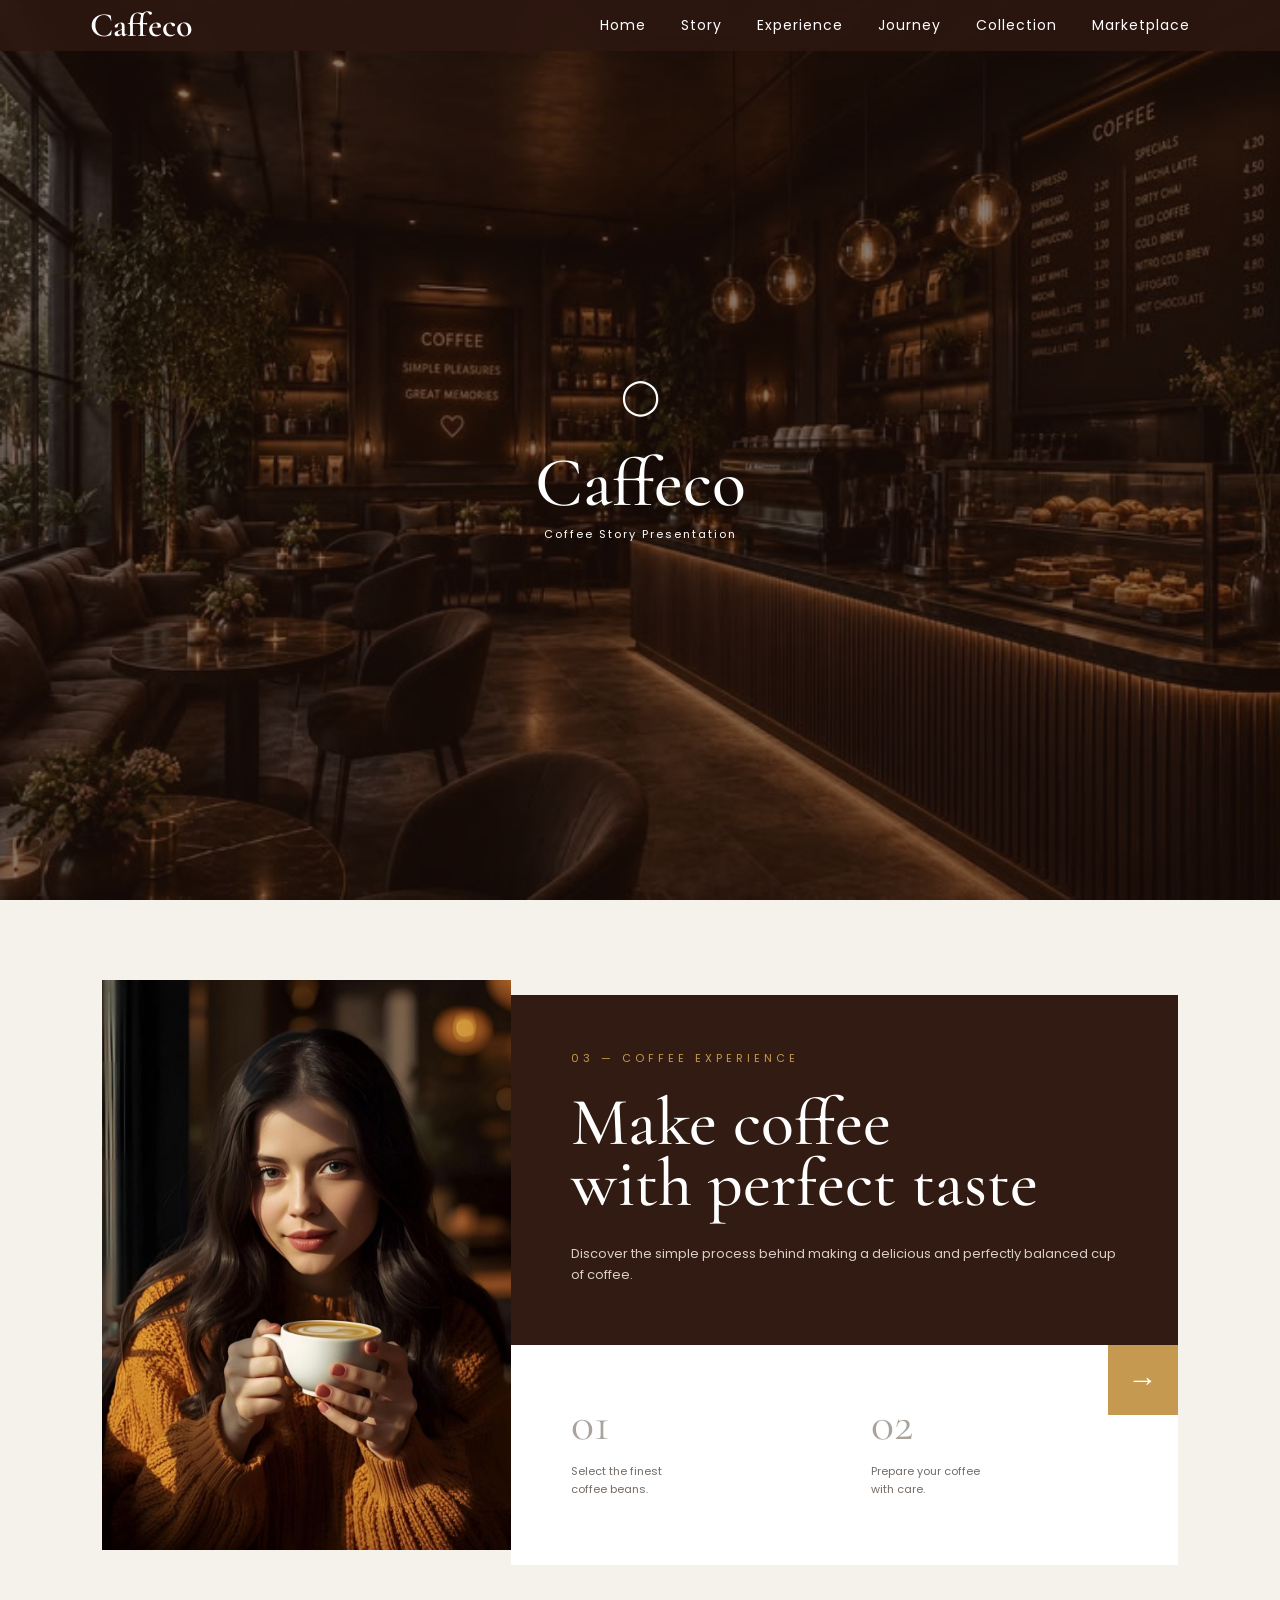
==== index.html @ b3109fc2 "Convert coffee story website into multi-page layout" ====
<!DOCTYPE html>
<html lang="en">

<head>
    <meta charset="UTF-8">
    <meta name="viewport" content="width=device-width, initial-scale=1.0">

    <title>Caffeco | Coffee Story</title>

    <link rel="stylesheet" href="style.css">

    <link rel="preconnect" href="https://fonts.googleapis.com">
    <link rel="preconnect" href="https://fonts.gstatic.com" crossorigin>

    <link href="https://fonts.googleapis.com/css2?family=Cormorant+Garamond:wght@400;500;600;700&family=Poppins:wght@300;400;500;600&display=swap" rel="stylesheet">
</head>

<body>

    <!-- ================= NAVBAR ================= -->

    <nav class="navbar">

        <a href="index.html" class="nav-logo">
            Caffeco
        </a>

        <button class="menu-toggle" id="menuToggle">
            ☰
        </button>

        <div class="nav-links" id="nav">

            <a href="index.html">Home</a>

            <a href="story.html">Story</a>

            <a href="experience.html">Experience</a>

            <a href="journey.html">Journey</a>

            <a href="collection.html">Collection</a>

            <a href="marketplace.html">Marketplace</a>

        </div>

    </nav>


    <!-- ================= SECTION 1 — COVER ================= -->

    <section class="cover">

        <img src="images/hero-coffee.jpg" alt="Caffeco Coffee">

        <div class="cover-overlay"></div>

        <div class="cover-content">

            <div class="coffee-logo">
                ◯
            </div>

            <h1>Caffeco</h1>

            <p>Coffee Story Presentation</p>

        </div>

    </section>


    <!-- ================= SECTION 2 — COFFEE EXPERIENCE ================= -->

    <section class="coffee-experience">

        <!-- Left Image -->

        <div class="experience-image">

            <img src="images/coffee-person.jpg"
                 alt="Person enjoying coffee">

        </div>


        <!-- Right Side -->

        <div class="experience-content">

            <!-- Brown Top -->

            <div class="experience-top">

                <p class="experience-number">
                    03 — COFFEE EXPERIENCE
                </p>

                <h2>
                    Make coffee<br>
                    with perfect taste
                </h2>

                <p class="experience-text">
                    Discover the simple process behind making
                    a delicious and perfectly balanced cup of coffee.
                </p>

            </div>


            <!-- White Bottom -->

            <div class="experience-bottom">

                <div class="experience-step">

                    <span>01</span>

                    <p>
                        Select the finest<br>
                        coffee beans.
                    </p>

                </div>


                <div class="experience-step">

                    <span>02</span>

                    <p>
                        Prepare your coffee<br>
                        with care.
                    </p>

                </div>


                <div class="experience-arrow">
                    →
                </div>

            </div>

        </div>

    </section>


    <!-- ================= JAVASCRIPT ================= -->

    <script src="script.js"></script>

</body>

</html>
---- style.css ----
* {
    margin: 0;
    padding: 0;
    box-sizing: border-box;
}

body {
    background: #f4f1ed;
    font-family: "Poppins", sans-serif;
}
/* ======================================
   NAVBAR
====================================== */

.navbar{
    position: fixed;
    top:0;
    left:0;
    width:100%;
    padding:5px 7%;
    display:flex;
    justify-content:space-between;
    align-items:center;
    background:rgba(45,23,16,.88);
    backdrop-filter: blur(8px);
    z-index:999;
}

.nav-logo{
    font-family:"Cormorant Garamond", serif;
    font-size:34px;
    color:#fff;
    text-decoration:none;
    font-weight:600;
}

.nav-links{
    display:flex;
    gap:35px;
}

.nav-links a{
    color:#fff;
    text-decoration:none;
    font-size:14px;
    letter-spacing:1px;
    transition:.3s;
}

.nav-links a:hover{
    color:#c59a50;
}

.menu-toggle{
    display:none;
    background:none;
    border:none;
    color:#fff;
    font-size:28px;
    cursor:pointer;
}

/* Mobile */
@media (max-width:768px){

    .menu-toggle{
        display:block;
    }

    .nav-links{
        position:absolute;
        top:80px;
        right:7%;
        width:220px;
        background:#2d1710;
        flex-direction:column;
        padding:20px;
        display:none;
        border-radius:8px;
    }

    .nav-links.active{
        display:flex;
    }

}

/* FIRST COVER */

.cover {
    width: 100%;
    height: 100vh;
    position: relative;
    overflow: hidden;
    background: #2d1710;
}

.cover img {
    width: 100%;
    height: 100%;
    object-fit: cover;
}

.cover-overlay {
    position: absolute;
    inset: 0;
    background: rgba(35, 17, 11, 0.55);
}

.cover-content {
    position: absolute;
    top: 50%;
    left: 50%;
    transform: translate(-50%, -50%);

    text-align: center;
    color: white;
}

.coffee-logo {
    width: 75px;
    height: 75px;

    border: 2px solid white
    border-radius: 50%;

    margin: 0 auto 15px;

    display: flex;
    align-items: center;
    justify-content: center;

    font-size: 35px;
}

.cover-content h1 {
    font-family: "Cormorant Garamond", serif;
    font-size: 70px;
    font-weight: 500;
    line-height: 1;
}

.cover-content p {
    font-size: 11px;
    letter-spacing: 2px;
    margin-top: 8px;
}

   /* =========================================
   COFFEE EXPERIENCE SECTION
========================================= */

.coffee-experience {
    width: 100%;
    min-height: 720px;

    background: #f5f1eb;

    position: relative;

    padding: 80px 8%;

    display: flex;
    align-items: flex-start;

    overflow: hidden;
}


/* =========================================
   LEFT IMAGE
========================================= */

.experience-image {
    width: 38%;
    height: 570px;

    position: relative;

    z-index: 3;
}

.experience-image img {
    width: 100%;
    height: 100%;

    object-fit: cover;

    display: block;
}


/* =========================================
   RIGHT CONTENT
========================================= */

.experience-content {
    width: 62%;

    margin-top: 15px;
}


/* =========================================
   BROWN HALF
========================================= */

.experience-top {
    height: 350px;

    background: #321b13;

    color: white;

    padding: 55px 60px;

    position: relative;

    z-index: 1;
}


/* Small heading */

.experience-number {
    color: #c59a50;

    font-size: 11px;

    letter-spacing: 4px;

    margin-bottom: 25px;
}


/* Main heading */

.experience-top h2 {
    font-family: "Cormorant Garamond", serif;

    font-size: 68px;

    font-weight: 500;

    line-height: 0.9;

    margin: 0;

    max-width: 700px;
}


/* Description */

.experience-text {
    margin-top: 30px;

    max-width: 560px;

    color: #d9cec7;

    font-size: 13px;

    line-height: 1.6;
}


/* =========================================
   WHITE HALF
========================================= */

.experience-bottom {
    height: 220px;

    background: #ffffff;

    padding: 55px 60px;

    display: flex;

    align-items: flex-start;

    gap: 130px;

    position: relative;

    z-index: 1;
}


/* Steps */

.experience-step {
    width: 170px;
}

.experience-step span {
    display: block;

    font-family: "Cormorant Garamond", serif;

    font-size: 48px;

    color: #aaa39d;

    line-height: 1;

    margin-bottom: 15px;
}

.experience-step p {
    font-size: 11px;

    line-height: 1.6;

    color: #756c65;

    margin: 0;
}


/* =========================================
   GOLD BUTTON
========================================= */

.experience-arrow {
    position: absolute;

    right: 0;
    top: 0;

    width: 70px;
    height: 70px;

    background: #c59a50;

    color: white;

    display: flex;

    align-items: center;
    justify-content: center;

    font-size: 30px;
}


/* =========================================
   MOBILE
========================================= */

@media (max-width: 900px) {

    .coffee-experience {
        padding: 40px 6%;

        display: block;
    }

    .experience-image {
        width: 100%;

        height: 450px;
    }

    .experience-content {
        width: 100%;

        margin-top: 0;
    }

    .experience-top {
        height: auto;

        padding: 45px 30px;
    }

    .experience-top h2 {
        font-size: 50px;
    }

    .experience-bottom {
        height: auto;

        padding: 40px 30px;

        gap: 50px;

        flex-wrap: wrap;
    }

    .experience-arrow {
        display: none;
    }

}
/* =========================================
   SECTION 3 — THE STORY OF COFFEE
========================================= */

.story-section {
    width: 100%;
    min-height: 700px;

    background: #f7f4ef;

    position: relative;

    padding: 70px 8%;

    overflow: hidden;
}


/* =========================================
   TOP LEFT
========================================= */

.story-heading {
    position: absolute;

    left: 10%;
    top: 80px;

    width: 35%;

    z-index: 2;
}

.story-label {
    font-size: 10px;

    letter-spacing: 4px;

    color: #9b7040;

    margin-bottom: 25px;
}

.story-heading h2 {
    font-family: "Cormorant Garamond", serif;

    font-size: 65px;

    line-height: .9;

    font-weight: 500;

    color: #321b13;

    margin: 0;
}

.story-line {
    margin-top: 25px;

    max-width: 300px;

    font-size: 12px;

    line-height: 1.6;

    color: #756c65;
}


/* =========================================
   TOP RIGHT IMAGE
========================================= */

.story-top-image {
    position: absolute;

    top: 5;
    right: 8%;

    width: 40%;
    height: 365px;
}

.story-top-image img {
    width: 100%;
    height: 100%;

    object-fit: cover;

    display: block;
}


/* =========================================
   BOTTOM LEFT IMAGE
========================================= */

.story-bottom-image {
    position: absolute;

    left 0%;
    top: 350px;

    width: 27%;
    height: 250px;

    z-index: 3;
}

.story-bottom-image img {
    width: 100%;
    height: 100%;

    object-fit: cover;

    display: block;
}


/* =========================================
   BROWN 85% BOX
========================================= */

.story-info {
    position: absolute;

    left: 10%;
    top: 400px;

    width: 38%;
    height: 220px;

    background: #321b13;

    z-index: 2;
}

.story-percent {
    width: 105px;
    height: 105px;

    border: 2px solid #c59a50;

    border-radius: 50%;

    position: absolute;

    right: 45px;
    top: 55px;

    display: flex;

    align-items: center;
    justify-content: center;

    color: #c59a50;

    font-family: "Cormorant Garamond", serif;

    font-size: 38px;
}


/* =========================================
   BOTTOM RIGHT TEXT
========================================= */

.story-text {
    position: absolute;

    right: 8%;
    top: 400px;

    width: 43%;

    background: white;

    min-height: 220px;

    padding: 50px 55px;

    z-index: 4;
}

.story-text h3 {
    font-family: "Cormorant Garamond", serif;

    font-size: 38px;

    font-weight: 500;

    color: #321b13;

    margin-bottom: 20px;
}

.story-text p {
    max-width: 450px;

    font-size: 12px;

    line-height: 1.7;

    color: #756c65;
}


/* =========================================
   MOBILE
========================================= */

@media (max-width: 800px) {

    .story-section {
        min-height: auto;

        padding: 50px 6%;

        display: flex;

        flex-direction: column;
    }

    .story-heading,
    .story-top-image,
    .story-bottom-image,
    .story-info,
    .story-text {
        position: relative;

        left: auto;
        right: auto;
        top: auto;

        width: 100%;
    }

    .story-heading {
        margin-bottom: 30px;
    }

    .story-heading h2 {
        font-size: 52px;
    }

    .story-top-image {
        height: 350px;

        margin-bottom: 20px;
    }

    .story-bottom-image {
        height: 300px;

        z-index: 3;
    }

    .story-info {
        height: 180px;

        margin-top: -30px;
    }

    .story-text {
        min-height: auto;

        padding: 40px 30px;
    }

}
/* =========================================
   SECTION 4 — COFFEE STORY
========================================= */

.coffee-story-2 {
    width: 100%;
    min-height: 700px;

    background: #f8f6f2;

    position: relative;

    padding: 70px 8%;

    overflow: hidden;
}


/* =========================================
   HEADING
========================================= */

.story2-heading {
    position: absolute;

    left: 16%;
    top: 85px;

    width: 32%;
}

.story2-label {
    font-size: 10px;

    letter-spacing: 4px;

    color: #a47742;

    margin-bottom: 25px;
}

.story2-heading h2 {
    font-family: "Cormorant Garamond", serif;

    font-size: 64px;

    line-height: .9;

    font-weight: 500;

    color: #321b13;

    margin: 0;
}


/* =========================================
   DESCRIPTION
========================================= */

.story2-description {
    position: absolute;

    top: 95px;
    left: 47%;

    width: 40%;

    padding-left: 35px;

    border-left: 1px solid #c8beb4;
}

.story2-description p {
    max-width: 500px;

    font-size: 12px;

    line-height: 1.7;

    color: #756c65;

    margin: 0;
}


/* =========================================
   MAIN IMAGE
========================================= */

.story2-main-image {
    position: absolute;

    left: 8%;
    bottom: 60px;

    width: 42%;
    height: 350px;
}

.story2-main-image img {
    width: 100%;
    height: 100%;

    object-fit: cover;

    display: block;
}


/* =========================================
   SMALL IMAGES
========================================= */

.story2-small-image {
    position: absolute;

    width: 180px;
}

.story2-small-image img {
    width: 100%;
    height: 135px;

    object-fit: cover;

    display: block;
}

.story2-small-image p {
    font-size: 10px;

    color: #756c65;

    margin-top: 12px;

    text-align: center;
}


/* FIRST SMALL IMAGE */

.story2-small-one {
    right: 24%;

    top: 280px;
}


/* SECOND SMALL IMAGE */

.story2-small-two {
    right: 8%;

    top: 280px;
}


/* =========================================
   MOBILE
========================================= */

@media (max-width: 800px) {

    .coffee-story-2 {
        min-height: auto;

        padding: 50px 6%;

        display: flex;

        flex-direction: column;
    }

    .story2-heading,
    .story2-description,
    .story2-main-image,
    .story2-small-image {
        position: relative;

        left: auto;
        right: auto;
        top: auto;
        bottom: auto;

        width: 100%;
    }

    .story2-heading {
        margin-bottom: 30px;
    }

    .story2-heading h2 {
        font-size: 52px;
    }

    .story2-description {
        padding-left: 20px;

        margin-bottom: 35px;
    }

    .story2-main-image {
        height: 350px;

        margin-bottom: 30px;
    }

    .story2-small-image {
        margin-bottom: 25px;
    }

    .story2-small-image img {
        height: 220px;
    }

}
/* =========================================
   SECTION 5 - PERFECT COFFEE TASTE
========================================= */

.perfect-coffee {
    width: 100%;
    min-height: 720px;
    display: flex;
    background: #f8f6f2;
    overflow: hidden;
}


/* LEFT BROWN SIDE */

.perfect-left {
    width: 48%;
    min-height: 720px;
    background: #321b13;
    position: relative;
}


/* TABLET IMAGE */

.perfect-tablet {
    position: absolute;
    width: 470px;
    height: 440px;
    top: 70px;
    right: -55px;
    z-index: 2;
}

.perfect-tablet img {
    width: 100%;
    height: 100%;
    object-fit: cover;
    display: block;
}


/* GOLD CARD */

.perfect-card {
    position: absolute;
    width: 180px;
    height: 220px;
    background: #c59a50;
    left: 65px;
    top: 170px;
    z-index: 4;
    padding: 35px 20px;
    text-align: center;
    color: white;
}

.card-icon {
    font-size: 32px;
    margin-bottom: 25px;
}

.perfect-card h3 {
    font-family: "Cormorant Garamond", serif;
    font-size: 25px;
    font-weight: 500;
    margin-bottom: 5px;
}

.perfect-card p {
    font-size: 10px;
    letter-spacing: 1px;
}


/* SMALL TEXT */

.perfect-small-text {
    position: absolute;
    left: 65px;
    bottom: 55px;
    color: white;
}

.perfect-small-text span {
    color: #c59a50;
    font-size: 9px;
    letter-spacing: 3px;
}

.perfect-small-text p {
    margin-top: 15px;
    font-size: 11px;
    line-height: 1.6;
    color: #d8cdc6;
}

.small-line {
    width: 120px;
    height: 1px;
    background: #c59a50;
    margin-top: 20px;
}


/* RIGHT WHITE SIDE */

.perfect-right {
    width: 52%;
    min-height: 720px;
    background: #f8f6f2;
    position: relative;
    padding: 75px 7%;
}


/* HEADING */

.perfect-heading {
    max-width: 520px;
}

.perfect-heading > span {
    font-size: 9px;
    letter-spacing: 4px;
    color: #9b7040;
}

.perfect-heading h2 {
    font-family: "Cormorant Garamond", serif;
    font-size: 62px;
    line-height: .9;
    font-weight: 500;
    color: #321b13;
    margin: 25px 0;
}

.perfect-heading p {
    max-width: 390px;
    font-size: 11px;
    line-height: 1.7;
    color: #756c65;
}


/* BOTTOM IMAGE */

.perfect-bottom-image {
    position: absolute;
    width: 390px;
    height: 260px;
    right: 7%;
    bottom: 45px;
    border: 8px solid #321b13;
}

.perfect-bottom-image img {
    width: 100%;
    height: 100%;
    object-fit: cover;
    display: block;
}


/* NUMBER */

.perfect-number {
    position: absolute;
    right: 30px;
    top: 30px;
    font-family: "Cormorant Garamond", serif;
    font-size: 22px;
    color: #aaa39d;
}


/* =========================================



/* =========================================
   LARGE COFFEE IMAGE
========================================= */

.taste-main-image {
    position: absolute;
    left: -25px;
    top: 105px;
    width: 390px;
    height: 440px;
    z-index: 3;
    overflow: hidden;
    box-shadow: 0 8px 20px rgba(0,0,0,.15);
}

.taste-main-image img {
    width: 100%;
    height: 100%;
    object-fit: cover;
    display: block;
}


/* =========================================
   GOLD SQUARE
========================================= */

.taste-gold-box {
    position: absolute;
    right: 45px;
    bottom: 70px;
    width: 115px;
    height: 115px;
    background: #c59a50;
    z-index: 5;
    display: flex;
    align-items: center;
    justify-content: center;
    color: white;
    font-size: 32px;
}


/* =========================================
   PAGE NUMBER
========================================= */

.taste-page-number {
    position: absolute;
    right: 25px;
    bottom: 18px;
    color: #aaa39d;
    font-family: "Cormorant Garamond", serif;
    font-size: 18px;
    z-index: 10;
}


/* =========================================
   RESPONSIVE
========================================= */

@media (max-width: 900px) {

    .perfect-taste {
        height: auto;
        display: block;
    }

    .taste-left {
        min-height: 600px;
        padding: 50px 8%;
    }

    .taste-left h2 {
        font-size: 52px;
    }

    .taste-feature {
        width: 100%;
        max-width: 380px;
    }

    .taste-right {
        height: 600px;
    }

    .taste-brown-box {
        width: 75%;
    }

    .taste-main-image {
        width: 55%;
        height: 390px;
        left: 8%;
    }
}


@media (max-width: 600px) {

    .taste-left {
        min-height: 550px;
        padding: 40px 7%;
    }

    .taste-left h2 {
        font-size: 45px;
    }

    .taste-description {
        width: 100%;
    }

    .taste-right {
        height: 550px;
    }

    .taste-brown-box {
        top: 55px;
        width: 78%;
        height: 350px;
    }

    .taste-main-image {
        width: 70%;
        height: 350px;
        left: 5%;
        top: 85px;
    }

    .taste-gold-box {
        width: 90px;
        height: 90px;
        right: 25px;
        bottom: 55px;
    }
}
/* =====================================================
   SECTION 7 — THE STORY OF COFFEE
===================================================== */

.coffee-story-section {
    width: 100%;
    min-height: 720px;

    display: grid;
    grid-template-columns: 25% 42% 33%;

    background: #321b13;

    position: relative;
    overflow: hidden;
}


/* =====================================================
   LEFT BROWN AREA
===================================================== */

.story7-left {
    background: #321b13;

    padding: 175px 45px 50px;

    position: relative;
}


.story7-small-image {
    width: 225px;
    height: 185px;

    overflow: hidden;

    margin-bottom: 38px;
}


.story7-small-image img {
    width: 100%;
    height: 100%;

    object-fit: cover;

    display: block;
}


.story7-left-content {
    max-width: 220px;

    color: #f5eee8;
}


.story7-number {
    display: block;

    color: #c59a50;

    font-size: 9px;

    letter-spacing: 3px;

    margin-bottom: 22px;
}


.story7-left-content p {
    font-size: 11px;

    line-height: 1.8;

    color: #d5c8bf;

    max-width: 200px;
}


/* =====================================================
   LARGE CENTER IMAGE
===================================================== */

.story7-main-image {
    width: 100%;
    height: 560px;

    margin-top: 65px;

    overflow: hidden;

    position: relative;

    z-index: 2;
}


.story7-main-image img {
    width: 100%;
    height: 100%;

    object-fit: cover;

    display: block;
}


/* =====================================================
   RIGHT WHITE AREA
===================================================== */

.story7-right {
    min-height: 720px;

    background: #f7f4ef;

    position: relative;
}


/* =====================================================
   TOP BAR
===================================================== */

.story7-top {
    height: 65px;

    border-bottom: 1px solid #ded8d1;

    display: flex;

    align-items: center;

    justify-content: space-between;

    padding: 0 35px;

    color: #6f655e;

    font-size: 8px;

    letter-spacing: 3px;
}


/* =====================================================
   CONTENT
===================================================== */

.story7-content {
    padding: 75px 55px;
}


.story7-label {
    color: #9b7040;

    font-size: 9px;

    letter-spacing: 4px;
}


.story7-content h2 {
    font-family: "Cormorant Garamond", serif;

    font-size: 58px;

    line-height: .92;

    font-weight: 500;

    color: #1f1713;

    margin: 25px 0 28px;
}


.story7-divider {
    width: 60px;

    height: 1px;

    background: #a47742;

    margin-bottom: 25px;
}


.story7-content p {
    max-width: 320px;

    color: #706760;

    font-size: 11px;

    line-height: 1.85;

    margin-bottom: 15px;
}


/* =====================================================
   LINK
===================================================== */

.story7-link {
    display: inline-flex;

    align-items: center;

    gap: 15px;

    margin-top: 18px;

    padding-bottom: 8px;

    border-bottom: 1px solid #a47742;

    text-decoration: none;

    color: #3d2a20;

    font-size: 8px;

    letter-spacing: 2px;
}


.story7-link span {
    font-size: 14px;

    color: #9b7040;
}


/* =====================================================
   PAGE NUMBER
===================================================== */

.story7-page-number {
    position: absolute;

    right: 28px;

    bottom: 18px;

    font-family: "Cormorant Garamond", serif;

    font-size: 17px;

    color: #aaa39d;
}


/* =====================================================
   RESPONSIVE
===================================================== */

@media (max-width: 900px) {

    .coffee-story-section {
        grid-template-columns: 1fr;
    }


    .story7-left {
        min-height: 450px;

        padding: 70px 35px;
    }


    .story7-small-image {
        width: 260px;
        height: 190px;
    }


    .story7-main-image {
        height: 500px;

        margin-top: 0;
    }


    .story7-right {
        min-height: 650px;
    }


    .story7-content {
        padding: 60px 35px;
    }


    .story7-content h2 {
        font-size: 50px;
    }

}


@media (max-width: 500px) {

    .story7-left {
        padding: 50px 25px;
    }


    .story7-small-image {
        width: 100%;
        height: 200px;
    }


    .story7-main-image {
        height: 380px;
    }


    .story7-top {
        padding: 0 20px;
    }


    .story7-content {
        padding: 50px 25px;
    }


    .story7-content h2 {
        font-size: 43px;
    }

}
/* =====================================================
   SECTION 8 — COFFEE MOMENT
===================================================== */

.coffee-moment-section {
    width: 100%;
    min-height: 720px;

    background: #f7f4ef;

    display: grid;

    grid-template-columns: 32% 43% 25%;
    grid-template-rows: 480px 240px;

    position: relative;

    overflow: hidden;
}


/* =====================================================
   LEFT CONTENT
===================================================== */

.moment-left {
    background: #f7f4ef;

    padding: 90px 45px 40px 10%;

    position: relative;

    z-index: 2;
}


.moment-label {
    display: block;

    font-size: 9px;

    letter-spacing: 4px;

    color: #9b7040;

    margin-bottom: 28px;
}


.moment-left h2 {
    font-family: "Cormorant Garamond", serif;

    font-size: 65px;

    font-weight: 500;

    line-height: .9;

    color: #321b13;

    margin: 0 0 30px;
}


.moment-description {
    max-width: 300px;

    font-size: 11px;

    line-height: 1.8;

    color: #756c65;

    margin: 0;
}


.moment-line {
    width: 75px;

    height: 1px;

    background: #c59a50;

    margin-top: 30px;
}


/* =====================================================
   MAIN IMAGE
===================================================== */

.moment-image {
    width: 100%;
    height: 480px;

    overflow: hidden;

    position: relative;

    z-index: 3;
}


.moment-image img {
    width: 100%;
    height: 100%;

    object-fit: cover;

    display: block;
}


/* =====================================================
   RIGHT BROWN BOX
===================================================== */

.moment-info {
    height: 480px;

    background: #321b13;

    padding: 60px 35px;

    position: relative;

    color: white;
}


.moment-circle {
    width: 90px;
    height: 90px;

    border: 1px solid #c59a50;

    border-radius: 50%;

    display: flex;

    align-items: center;

    justify-content: center;

    color: #c59a50;

    font-family: "Cormorant Garamond", serif;

    font-size: 30px;

    margin-bottom: 35px;
}


.moment-info h3 {
    font-family: "Cormorant Garamond", serif;

    font-size: 32px;

    font-weight: 500;

    line-height: 1;

    margin: 0 0 20px;
}


.moment-info p {
    max-width: 180px;

    font-size: 10px;

    line-height: 1.8;

    color: #d5c8bf;

    margin: 0;
}


.moment-button {
    display: inline-flex;

    align-items: center;

    gap: 15px;

    margin-top: 30px;

    padding-bottom: 7px;

    border-bottom: 1px solid #c59a50;

    text-decoration: none;

    color: white;

    font-size: 8px;

    letter-spacing: 2px;
}


.moment-button span {
    color: #c59a50;

    font-size: 14px;
}


/* =====================================================
   BOTTOM AREA
===================================================== */

.moment-bottom {
    grid-column: 1 / 4;

    background: #ffffff;

    display: flex;

    align-items: center;

    padding-left: 10%;

    position: relative;

    z-index: 4;
}


.moment-small-image {
    width: 250px;
    height: 165px;

    overflow: hidden;
}


.moment-small-image img {
    width: 100%;
    height: 100%;

    object-fit: cover;

    display: block;
}


.moment-bottom-text {
    margin-left: 45px;

    max-width: 300px;
}


.moment-bottom-text span {
    display: block;

    color: #9b7040;

    font-size: 8px;

    letter-spacing: 3px;

    margin-bottom: 15px;
}


.moment-bottom-text p {
    font-size: 11px;

    line-height: 1.7;

    color: #756c65;

    margin: 0;
}


/* =====================================================
   PAGE NUMBER
===================================================== */

.moment-page-number {
    position: absolute;

    right: 30px;

    bottom: 18px;

    font-family: "Cormorant Garamond", serif;

    font-size: 17px;

    color: #aaa39d;

    z-index: 10;
}


/* =====================================================
   RESPONSIVE
===================================================== */

@media (max-width: 900px) {

    .coffee-moment-section {
        display: flex;

        flex-direction: column;

        min-height: auto;
    }


    .moment-left {
        padding: 60px 8%;
    }


    .moment-left h2 {
        font-size: 55px;
    }


    .moment-image {
        height: 450px;
    }


    .moment-info {
        height: auto;

        min-height: 400px;

        padding: 50px 8%;
    }


    .moment-bottom {
        padding: 40px 8%;

        display: flex;

        flex-direction: column;

        align-items: flex-start;
    }


    .moment-small-image {
        width: 100%;

        max-width: 350px;

        height: 220px;
    }


    .moment-bottom-text {
        margin-left: 0;

        margin-top: 25px;
    }

}


@media (max-width: 500px) {

    .moment-left {
        padding: 50px 25px;
    }


    .moment-left h2 {
        font-size: 45px;
    }


    .moment-image {
        height: 350px;
    }


    .moment-info {
        min-height: 380px;

        padding: 45px 25px;
    }


    .moment-bottom {
        padding: 35px 25px;
    }


    .moment-small-image {
        height: 190px;
    }

}
/* =====================================================
   SECTION 9 — INGREDIENTS COFFEE
===================================================== */

.ingredients-section {
    width: 100%;
    min-height: 720px;

    background: #f8f6f1;

    position: relative;

    overflow: hidden;

    padding: 55px 6% 45px;
}


/* =====================================================
   HEADING
===================================================== */

.ingredients-heading {
    position: absolute;

    left: 8%;

    top: 55px;

    z-index: 5;
}


.ingredients-heading span {
    display: block;

    font-size: 9px;

    letter-spacing: 4px;

    color: #9b7040;

    margin-bottom: 18px;
}


.ingredients-heading h2 {
    font-family: "Cormorant Garamond", serif;

    font-size: 57px;

    line-height: .95;

    font-weight: 500;

    color: #241914;

    margin: 0;
}


/* =====================================================
   IMAGE COLLAGE
===================================================== */

.ingredients-gallery {
    position: absolute;

    left: 9%;

    top: 185px;

    width: 62%;

    height: 390px;
}


/* ALL IMAGES */

.ingredient-img {
    position: absolute;

    overflow: hidden;
}


.ingredient-img img {
    width: 100%;
    height: 100%;

    object-fit: cover;

    display: block;
}


/* IMAGE 1 */

.ingredient-img-one {
    left: 0;

    top: 0;

    width: 190px;

    height: 250px;
}


/* IMAGE 2 */

.ingredient-img-two {
    left: 205px;

    top: 0;

    width: 185px;

    height: 165px;
}


/* IMAGE 3 */

.ingredient-img-three {
    left: 205px;

    top: 178px;

    width: 185px;

    height: 212px;
}


/* IMAGE 4 */

.ingredient-img-four {
    left: 400px;

    top: 0;

    width: 285px;

    height: 390px;
}


/* =====================================================
   RIGHT INFORMATION
===================================================== */

.ingredients-info {
    position: absolute;

    right: 7%;

    top: 255px;

    width: 25%;

    padding-left: 25px;
}


.ingredients-label {
    display: block;

    font-family: "Cormorant Garamond", serif;

    font-size: 25px;

    font-weight: 600;

    color: #321b13;

    margin-bottom: 25px;
}


.ingredients-info > p {
    font-size: 11px;

    line-height: 1.8;

    color: #756c65;

    max-width: 270px;

    margin: 0;
}


/* =====================================================
   ICONS
===================================================== */

.ingredient-icons {
    display: flex;

    gap: 18px;

    margin-top: 35px;
}


.ingredient-icon {
    width: 55px;

    height: 55px;

    border: 1px solid #c8b8a5;

    border-radius: 50%;

    display: flex;

    align-items: center;

    justify-content: center;

    color: #9b7040;

    font-size: 19px;
}


.ingredient-icon:first-child {
    background: #c59a50;

    color: white;

    border-color: #c59a50;
}


/* =====================================================
   BOTTOM TEXT
===================================================== */

.ingredients-bottom {
    position: absolute;

    left: 8%;

    bottom: 55px;

    width: 500px;

    border-top: 1px solid #d8d1ca;

    padding-top: 18px;
}


.ingredients-bottom span {
    color: #9b7040;

    font-size: 8px;

    letter-spacing: 3px;
}


.ingredients-bottom p {
    font-size: 10px;

    line-height: 1.6;

    color: #756c65;

    margin-top: 10px;

    max-width: 420px;
}


/* =====================================================
   PAGE NUMBER
===================================================== */

.ingredients-page-number {
    position: absolute;

    right: 30px;

    bottom: 18px;

    font-family: "Cormorant Garamond", serif;

    font-size: 18px;

    color: #aaa39d;
}


/* =====================================================
   RESPONSIVE
===================================================== */

@media (max-width: 1000px) {

    .ingredients-heading h2 {
        font-size: 50px;
    }

    .ingredients-gallery {
        width: 60%;
    }

    .ingredient-img-four {
        width: 240px;
    }

    .ingredients-info {
        width: 28%;
        right: 5%;
    }

}


@media (max-width: 800px) {

    .ingredients-section {
        min-height: auto;

        padding: 55px 7%;

        display: flex;

        flex-direction: column;
    }


    .ingredients-heading,
    .ingredients-gallery,
    .ingredients-info,
    .ingredients-bottom {
        position: relative;

        left: auto;
        right: auto;
        top: auto;
        bottom: auto;

        width: 100%;
    }


    .ingredients-heading {
        margin-bottom: 40px;
    }


    .ingredients-heading h2 {
        font-size: 48px;
    }


    .ingredients-gallery {
        height: 500px;

        margin-bottom: 40px;
    }


    .ingredient-img-one {
        width: 32%;

        height: 300px;
    }


    .ingredient-img-two {
        left: 35%;

        width: 30%;

        height: 190px;
    }


    .ingredient-img-three {
        left: 35%;

        top: 205px;

        width: 30%;

        height: 295px;
    }


    .ingredient-img-four {
        left: 68%;

        width: 32%;

        height: 500px;
    }


    .ingredients-info {
        padding-left: 0;

        margin-bottom: 40px;
    }


    .ingredients-info > p {
        max-width: 450px;
    }


    .ingredients-bottom {
        border-top: 1px solid #d8d1ca;

        padding-top: 20px;
    }

}


@media (max-width: 500px) {

    .ingredients-section {
        padding: 45px 25px;
    }


    .ingredients-heading h2 {
        font-size: 42px;
    }


    .ingredients-gallery {
        height: 420px;
    }


    .ingredient-img-one {
        height: 250px;
    }


    .ingredient-img-two {
        height: 160px;
    }


    .ingredient-img-three {
        top: 175px;

        height: 245px;
    }


    .ingredient-img-four {
        height: 420px;
    }


    .ingredients-label {
        font-size: 23px;
    }


    .ingredient-icons {
        gap: 12px;
    }


    .ingredient-icon {
        width: 50px;

        height: 50px;
    }

}
/* =====================================================
   SECTION 10 — MARKETPLACE CAFFECO COFFEE
===================================================== */

.marketplace-section {
    width: 100%;
    min-height: 720px;

    background: #f8f6f1;

    display: grid;

    grid-template-columns: 40% 60%;
    grid-template-rows: 400px 320px;

    position: relative;

    overflow: hidden;
}


/* =====================================================
   LEFT IMAGE
===================================================== */

.marketplace-image {
    grid-column: 1;

    grid-row: 1 / 3;

    width: 315px;

    height: 570px;

    margin-left: 10%;

    margin-top: 75px;

    overflow: hidden;

    position: relative;

    z-index: 3;
}


.marketplace-image img {
    width: 100%;
    height: 100%;

    object-fit: cover;

    display: block;
}


/* =====================================================
   RIGHT TOP CONTENT
===================================================== */

.marketplace-content {
    grid-column: 2;

    grid-row: 1;

    background: #f8f6f1;

    padding: 90px 8% 30px 5%;

    position: relative;

    z-index: 2;
}


.marketplace-label {
    display: block;

    font-size: 9px;

    letter-spacing: 4px;

    color: #9b7040;

    margin-bottom: 20px;
}


.marketplace-content h2 {
    font-family: "Cormorant Garamond", serif;

    font-size: 60px;

    font-weight: 500;

    line-height: .92;

    color: #241914;

    margin: 0 0 22px;
}


.marketplace-description {
    max-width: 430px;

    font-size: 11px;

    line-height: 1.7;

    color: #756c65;

    margin: 0;
}


/* =====================================================
   PRODUCT CARDS
===================================================== */

.marketplace-products {
    display: flex;

    gap: 22px;

    margin-top: 30px;
}


.marketplace-product {
    width: 205px;

    height: 105px;

    background: #c59a50;

    display: flex;

    align-items: center;

    justify-content: center;

    gap: 18px;

    color: #241914;

    box-shadow: 0 5px 12px rgba(0,0,0,.08);
}


.product-icon {
    width: 42px;

    height: 55px;

    border: 2px solid #5d4227;

    display: flex;

    align-items: center;

    justify-content: center;

    font-size: 20px;

    color: #321b13;
}


.marketplace-product strong {
    font-family: "Cormorant Garamond", serif;

    font-size: 31px;

    font-weight: 600;
}


/* =====================================================
   BROWN BOTTOM
===================================================== */

.marketplace-bottom {
    grid-column: 1 / 3;

    grid-row: 2;

    background: #321b13;

    position: relative;

    padding-left: 46%;

    display: flex;

    align-items: center;

    gap: 55px;

    color: white;
}


/* =====================================================
   DISCOUNT CIRCLE
===================================================== */

.marketplace-discount {
    width: 105px;

    height: 105px;

    border: 1px solid #c59a50;

    border-radius: 50%;

    display: flex;

    align-items: center;

    justify-content: center;

    position: relative;
}


.marketplace-discount::before {
    content: "";

    position: absolute;

    width: 88px;

    height: 88px;

    border: 1px solid rgba(197,154,80,.35);

    border-radius: 50%;
}


.marketplace-discount span {
    font-family: "Cormorant Garamond", serif;

    font-size: 29px;

    color: #c59a50;
}


/* =====================================================
   BOTTOM TEXT
===================================================== */

.marketplace-bottom-text {
    max-width: 330px;
}


.marketplace-bottom-text h3 {
    font-family: "Cormorant Garamond", serif;

    font-size: 30px;

    line-height: 1;

    font-weight: 500;

    margin: 0 0 15px;

    color: white;
}


.marketplace-bottom-text p {
    font-size: 10px;

    line-height: 1.7;

    color: #d5c8bf;

    margin: 0;
}


/* =====================================================
   PAGE NUMBER
===================================================== */

.marketplace-page-number {
    position: absolute;

    right: 28px;

    bottom: 17px;

    font-family: "Cormorant Garamond", serif;

    font-size: 18px;

    color: #aaa39d;

    z-index: 10;
}


/* =====================================================
   RESPONSIVE
===================================================== */

@media (max-width: 900px) {

    .marketplace-section {
        display: flex;

        flex-direction: column;

        min-height: auto;
    }


    .marketplace-image {
        width: 80%;

        max-width: 400px;

        height: 500px;

        margin: 50px auto 0;
    }


    .marketplace-content {
        padding: 60px 8%;
    }


    .marketplace-content h2 {
        font-size: 52px;
    }


    .marketplace-products {
        flex-wrap: wrap;
    }


    .marketplace-bottom {
        min-height: 300px;

        padding: 50px 8%;
    }

}


@media (max-width: 500px) {

    .marketplace-image {
        width: 85%;

        height: 420px;
    }


    .marketplace-content {
        padding: 50px 25px;
    }


    .marketplace-content h2 {
        font-size: 44px;
    }


    .marketplace-products {
        gap: 12px;
    }


    .marketplace-product {
        width: 160px;

        height: 90px;
    }


    .marketplace-product strong {
        font-size: 25px;
    }


    .marketplace-bottom {
        padding: 45px 25px;

        gap: 25px;

        flex-direction: column;

        align-items: flex-start;
    }


    .marketplace-discount {
        width: 85px;

        height: 85px;
    }

}
/* =====================================================
   SECTION 11 — THE PERFECT COFFEE TASTE
===================================================== */

.perfect-taste-2 {
    width: 100%;
    min-height: 720px;

    background: #f8f6f1;

    position: relative;

    overflow: hidden;
}


/* =====================================================
   TOP SMALL LINE
===================================================== */

.taste2-heading {
    position: absolute;

    left: 10%;

    top: 125px;

    width: 30%;

    z-index: 3;
}


.taste2-heading span {
    display: block;

    font-size: 8px;

    letter-spacing: 3px;

    color: #9b7040;

    margin-bottom: 22px;
}


.taste2-heading h2 {
    font-family: "Cormorant Garamond", serif;

    font-size: 58px;

    font-weight: 500;

    line-height: .9;

    color: #241914;

    margin: 0;
}


/* =====================================================
   MAIN IMAGE
===================================================== */

.taste2-main-image {
    position: absolute;

    left: 31%;

    top: 105px;

    width: 43%;

    height: 400px;

    overflow: hidden;

    z-index: 2;

    box-shadow: 0 8px 18px rgba(0,0,0,.12);
}


.taste2-main-image img {
    width: 100%;

    height: 100%;

    object-fit: cover;

    display: block;
}


/* =====================================================
   BROWN INFORMATION BOX
===================================================== */

.taste2-info {
    position: absolute;

    right: 7%;

    top: 105px;

    width: 23%;

    height: 400px;

    background: #321b13;

    padding: 55px 35px;

    color: white;

    z-index: 1;
}


.taste2-info strong {
    display: block;

    font-family: "Cormorant Garamond", serif;

    font-size: 42px;

    font-weight: 500;

    color: white;

    margin-bottom: 22px;
}


.taste2-info strong span {
    color: #c59a50;

    font-size: 25px;
}


.taste2-info p {
    font-size: 9px;

    line-height: 1.8;

    letter-spacing: 2px;

    color: #d8cdc6;

    margin: 0;
}


/* =====================================================
   GOLD LINES
===================================================== */

.taste2-lines {
    margin-top: 35px;

    width: 100px;
}


.taste2-lines span {
    display: block;

    width: 100%;

    height: 1px;

    background: #c59a50;

    margin-bottom: 9px;
}


.taste2-lines span:nth-child(2) {
    width: 70%;
}


.taste2-lines span:nth-child(3) {
    width: 45%;
}


/* =====================================================
   BOTTOM DESCRIPTION
===================================================== */

.taste2-bottom {
    position: absolute;

    left: 10%;

    bottom: 85px;

    width: 75%;

    border-top: 1px solid #d8d1ca;

    padding-top: 18px;
}


.taste2-bottom p {
    font-size: 10px;

    line-height: 1.7;

    color: #756c65;

    max-width: 500px;

    margin: 0;
}


/* =====================================================
   PAGE NUMBER
===================================================== */

.taste2-page-number {
    position: absolute;

    right: 28px;

    bottom: 18px;

    font-family: "Cormorant Garamond", serif;

    font-size: 18px;

    color: #aaa39d;
}


/* =====================================================
   RESPONSIVE
===================================================== */

@media (max-width: 900px) {

    .perfect-taste-2 {
        min-height: auto;

        padding: 60px 7%;

        display: flex;

        flex-direction: column;
    }


    .taste2-heading,
    .taste2-main-image,
    .taste2-info,
    .taste2-bottom {
        position: relative;

        left: auto;

        right: auto;

        top: auto;

        bottom: auto;

        width: 100%;
    }


    .taste2-heading {
        margin-bottom: 35px;
    }


    .taste2-heading h2 {
        font-size: 52px;
    }


    .taste2-main-image {
        height: 400px;

        margin-bottom: 20px;
    }


    .taste2-info {
        height: 300px;

        padding: 45px 35px;
    }


    .taste2-bottom {
        margin-top: 40px;
    }

}


@media (max-width: 500px) {

    .perfect-taste-2 {
        padding: 45px 25px;
    }


    .taste2-heading h2 {
        font-size: 44px;
    }


    .taste2-main-image {
        height: 300px;
    }


    .taste2-info {
        height: 280px;

        padding: 40px 25px;
    }

}
/* =====================================================
   SECTION 12 — PRICE TABLE CAFFECO SLIDE
===================================================== */

.price-table-section {
    width: 100%;
    min-height: 720px;

    background: #f8f6f1;

    position: relative;

    overflow: hidden;
}


/* =====================================================
   HEADING
===================================================== */

.price-heading {
    position: absolute;

    left: 8%;

    top: 110px;

    width: 38%;

    z-index: 5;
}


.price-heading > span {
    display: block;

    font-size: 9px;

    letter-spacing: 4px;

    color: #9b7040;

    margin-bottom: 22px;
}


.price-heading h2 {
    font-family: "Cormorant Garamond", serif;

    font-size: 59px;

    font-weight: 500;

    line-height: .92;

    color: #241914;

    margin: 0;
}


.price-heading-line {
    width: 90px;

    height: 1px;

    background: #a47742;

    margin-top: 28px;
}


/* =====================================================
   PRODUCT CARD
===================================================== */

.price-product {
    position: absolute;

    display: flex;

    overflow: hidden;

    height: 180px;

    background: #321b13;

    z-index: 3;
}


/* TOP PRODUCT */

.price-product-top {
    top: 105px;

    right: 7%;

    width: 48%;
}


/* BOTTOM PRODUCT */

.price-product-bottom {
    left: 6%;

    top: 395px;

    width: 48%;
}


/* =====================================================
   PRODUCT IMAGE
===================================================== */

.price-product-image {
    width: 38%;

    height: 100%;

    overflow: hidden;

    flex-shrink: 0;
}


.price-product-image img {
    width: 100%;

    height: 100%;

    object-fit: cover;

    display: block;
}


/* =====================================================
   PRICE BOX
===================================================== */

.price-box {
    width: 145px;

    height: 120px;

    background: #f8f6f1;

    color: #241914;

    font-family: "Cormorant Garamond", serif;

    font-size: 39px;

    display: flex;

    align-items: center;

    justify-content: center;

    position: absolute;

    left: 25px;

    top: 30px;

    z-index: 4;

    box-shadow: 0 5px 12px rgba(0,0,0,.12);
}


/* =====================================================
   PRODUCT INFO
===================================================== */

.price-product-info {
    padding: 28px 20px;

    color: white;

    margin-left: 20px;

    flex: 1;
}


.price-product-info h3 {
    font-family: "Cormorant Garamond", serif;

    font-size: 27px;

    line-height: 1;

    font-weight: 500;

    margin: 0 0 15px;
}


.price-product-info p {
    max-width: 180px;

    color: #d7cbc3;

    font-size: 9px;

    line-height: 1.7;

    margin: 0;
}


/* =====================================================
   BUY
===================================================== */

.buy-text {
    width: 45px;

    height: 100%;

    border-left: 1px solid rgba(197,154,80,.4);

    display: flex;

    align-items: center;

    justify-content: center;

    writing-mode: vertical-rl;

    color: #c59a50;

    font-size: 11px;

    letter-spacing: 3px;

    flex-shrink: 0;
}


/* =====================================================
   EXPORT COFFEE
===================================================== */

.export-coffee {
    position: absolute;

    right: 8%;

    bottom: 100px;

    width: 40%;

    padding-left: 25px;

    border-left: 1px solid #c8beb4;
}


.export-coffee h3 {
    font-family: "Cormorant Garamond", serif;

    font-size: 30px;

    font-weight: 500;

    color: #241914;

    margin: 0 0 15px;
}


.export-line {
    width: 80px;

    height: 1px;

    background: #a47742;

    margin-bottom: 15px;
}


.export-coffee p {
    max-width: 360px;

    font-size: 10px;

    line-height: 1.8;

    color: #756c65;

    margin: 0;
}


/* =====================================================
   PAGE NUMBER
===================================================== */

.price-page-number {
    position: absolute;

    right: 28px;

    bottom: 18px;

    font-family: "Cormorant Garamond", serif;

    font-size: 18px;

    color: #aaa39d;
}


/* =====================================================
   RESPONSIVE
===================================================== */

@media (max-width: 1000px) {

    .price-heading h2 {
        font-size: 50px;
    }

    .price-product-top {
        width: 52%;
    }

    .price-product-bottom {
        width: 52%;
    }

}


@media (max-width: 800px) {

    .price-table-section {
        min-height: auto;

        padding: 60px 7%;

        display: flex;

        flex-direction: column;
    }


    .price-heading,
    .price-product,
    .export-coffee {
        position: relative;

        left: auto;

        right: auto;

        top: auto;

        bottom: auto;

        width: 100%;
    }


    .price-heading {
        margin-bottom: 40px;
    }


    .price-heading h2 {
        font-size: 50px;
    }


    .price-product {
        height: 190px;

        margin-bottom: 25px;
    }


    .price-product-top,
    .price-product-bottom {
        top: auto;
    }


    .export-coffee {
        margin-top: 25px;

        margin-bottom: 30px;
    }

}


@media (max-width: 500px) {

    .price-table-section {
        padding: 45px 25px;
    }


    .price-heading h2 {
        font-size: 43px;
    }


    .price-product {
        height: 170px;
    }


    .price-product-image {
        width: 30%;
    }


    .price-box {
        width: 100px;

        height: 90px;

        left: 15px;

        top: 40px;

        font-size: 29px;
    }


    .price-product-info {
        padding: 25px 10px;

        margin-left: 15px;
    }


    .price-product-info h3 {
        font-size: 22px;
    }


    .price-product-info p {
        font-size: 8px;
    }


    .buy-text {
        width: 35px;
    }


    .export-coffee {
        padding-left: 18px;
    }


    .export-coffee h3 {
        font-size: 26px;
    }

}
/* ======================================
   SECTION 11 — DESKTOP FIX
====================================== */

@media (min-width: 901px) {

    .perfect-taste-2 {
        position: relative;
        min-height: 720px;
        overflow: hidden;
    }

    .taste2-heading {
        position: absolute;
        left: 8%;
        top: 80px;
        width: 30%;
        z-index: 3;
    }

    .taste2-main-image {
        position: absolute;
        left: 31%;
        top: 30px;
        width: 42%;
        height: 530px;
        z-index: 2;
    }

    .taste2-main-image img {
        width: 100%;
        height: 100%;
        object-fit: cover;
        display: block;
    }

    .taste2-info {
        position: absolute;
        right: 7%;
        top: 30px;
        width: 27%;
        height: 530px;
        z-index: 1;
    }

    .taste2-bottom {
        position: absolute;
        left: 8%;
        bottom: 60px;
        width: 30%;
        z-index: 3;
    }

    .taste2-page-number {
        position: absolute;
        right: 4%;
        bottom: 30px;
    }

}
/* ======================================
   MARKETPLACE FINAL VISUAL FIX
====================================== */

@media (min-width: 901px) {

    /* SECTION 11 */

    .perfect-taste-2 {
        margin-top: 80px;
    }

    .taste2-main-image {
        left: 31%;
        width: 36%;
        z-index: 2;
    }

    .taste2-info {
        right: 7%;
        width: 27%;
        z-index: 3;
    }


    /* SECTION 12 */

    .price-table-section {
        padding-top: 100px;
    }

}
/* SECOND IMAGE - SECTION 10 */

.marketplace-small-image {
    width: 60%;
    height: 350px;
    overflow: hidden;
    margin-left: auto;
    margin-right: 0;
}

.marketplace-small-image img {
    width: 100%;
    height: 100%;
    object-fit: cover;
    display: block;
}
/* ======================================
   JOURNEY PAGE — MAIN IMAGE FIX
====================================== */

.story7-main-image {
    top: 1px !important;
    height: 600px !important;
    overflow: hidden;
}

.story7-main-image img {
    width: 95%;
    height: 100%;
    object-fit: cover;
    display: block;
}
/* ======================================
   FIX — SECTION 6 PERFECT COFFEE TASTE
====================================== */

.perfect-taste {
    width: 100%;
    min-height: 720px;
    background: #f8f6f1;

    display: flex;
    position: relative;

    overflow: hidden;
}


/* LEFT SIDE */

.taste-left {
    width: 45%;
    min-height: 720px;

    padding: 90px 7%;

    position: relative;
}

.taste-logo {
    font-family: "Cormorant Garamond", serif;
    font-size: 24px;
    margin-bottom: 70px;
    color: #241914;
}

.taste-left h2 {
    font-family: "Cormorant Garamond", serif;
    font-size: 62px;
    font-weight: 500;
    line-height: .9;

    color: #241914;

    margin: 0 0 30px;
}

.taste-description {
    max-width: 360px;

    font-size: 12px;
    line-height: 1.8;

    color: #756c65;

    margin-bottom: 50px;
}


/* FEATURES */

.taste-feature {
    width: 100%;
    max-width: 380px;

    display: flex;
    gap: 25px;

    margin-bottom: 30px;
}

.taste-feature > span {
    font-family: "Cormorant Garamond", serif;

    font-size: 18px;

    color: #9b7040;
}

.taste-feature h4 {
    font-family: "Cormorant Garamond", serif;

    font-size: 23px;
    font-weight: 500;

    color: #241914;

    margin: 0 0 5px;
}

.taste-feature p {
    font-size: 10px;

    color: #756c65;

    margin: 0;
}


/* RIGHT SIDE */

.taste-right {
    width: 55%;
    height: 720px;

    position: relative;

    background: #321b13;

    overflow: hidden;
}


/* BROWN BOX */

.taste-brown-box {
    position: absolute;

    top: 0;
    right: 0;

    width: 42%;
    height: 330px;

    background: #321b13;

    padding: 70px 40px;

    color: white;

    z-index: 2;
}

.taste-number {
    font-family: "Cormorant Garamond", serif;

    font-size: 58px;

    color: #c59a50;

    margin-bottom: 20px;
}

.taste-number span {
    font-size: 20px;
}

.taste-brown-box p {
    font-size: 9px;

    letter-spacing: 3px;

    line-height: 1.7;

    color: #d5c8bf;
}


/* LINES */

.taste-lines {
    display: flex;

    gap: 5px;

    margin-top: 35px;
}

.taste-lines span {
    display: block;

    width: 35px;
    height: 1px;

    background: #c59a50;
}


/* MAIN IMAGE */

.taste-main-image {
    position: absolute;

    left: 0;
    bottom: 0;

    width: 72%;
    height: 600px;

    overflow: hidden;

    z-index: 1;
}

.taste-main-image img {
    width: 100%;
    height: 100%;

    object-fit: cover;

    display: block;
}


/* GOLD BOX */

.taste-gold-box {
    position: absolute;

    right: 0;
    bottom: 0;

    width: 150px;
    height: 150px;

    background: #c59a50;

    display: flex;

    align-items: center;
    justify-content: center;

    font-size: 35px;

    z-index: 3;
}


/* PAGE NUMBER */

.taste-page-number {
    position: absolute;

    right: 25px;
    bottom: 20px;

    font-family: "Cormorant Garamond", serif;

    font-size: 18px;

    color: #aaa39d;

    z-index: 5;
}


/* ======================================
   MOBILE
====================================== */

@media (max-width: 900px) {

    .perfect-taste {
        min-height: auto;

        display: block;
    }

    .taste-left {
        width: 100%;
        min-height: 600px;

        padding: 50px 8%;
    }

    .taste-left h2 {
        font-size: 52px;
    }

    .taste-right {
        width: 100%;
        height: 650px;
    }

    .taste-main-image {
        width: 75%;
        height: 500px;
    }

}

@media (max-width: 500px) {

    .taste-left {
        padding: 45px 25px;
    }

    .taste-left h2 {
        font-size: 44px;
    }

    .taste-right {
        height: 550px;
    }

    .taste-main-image {
        width: 100%;
        height: 420px;
    }

    .taste-brown-box {
        width: 55%;
        height: 250px;

        padding: 40px 25px;
    }

    .taste-number {
        font-size: 42px;
    }

}
/* ======================================
   EXPERIENCE PAGE — IMAGE SIZE FIX
====================================== */

@media (min-width: 901px) {

    .taste-main-image {
        width: 68%;
        height: 500px;
        left: 0;
        bottom: 0;
    }

}
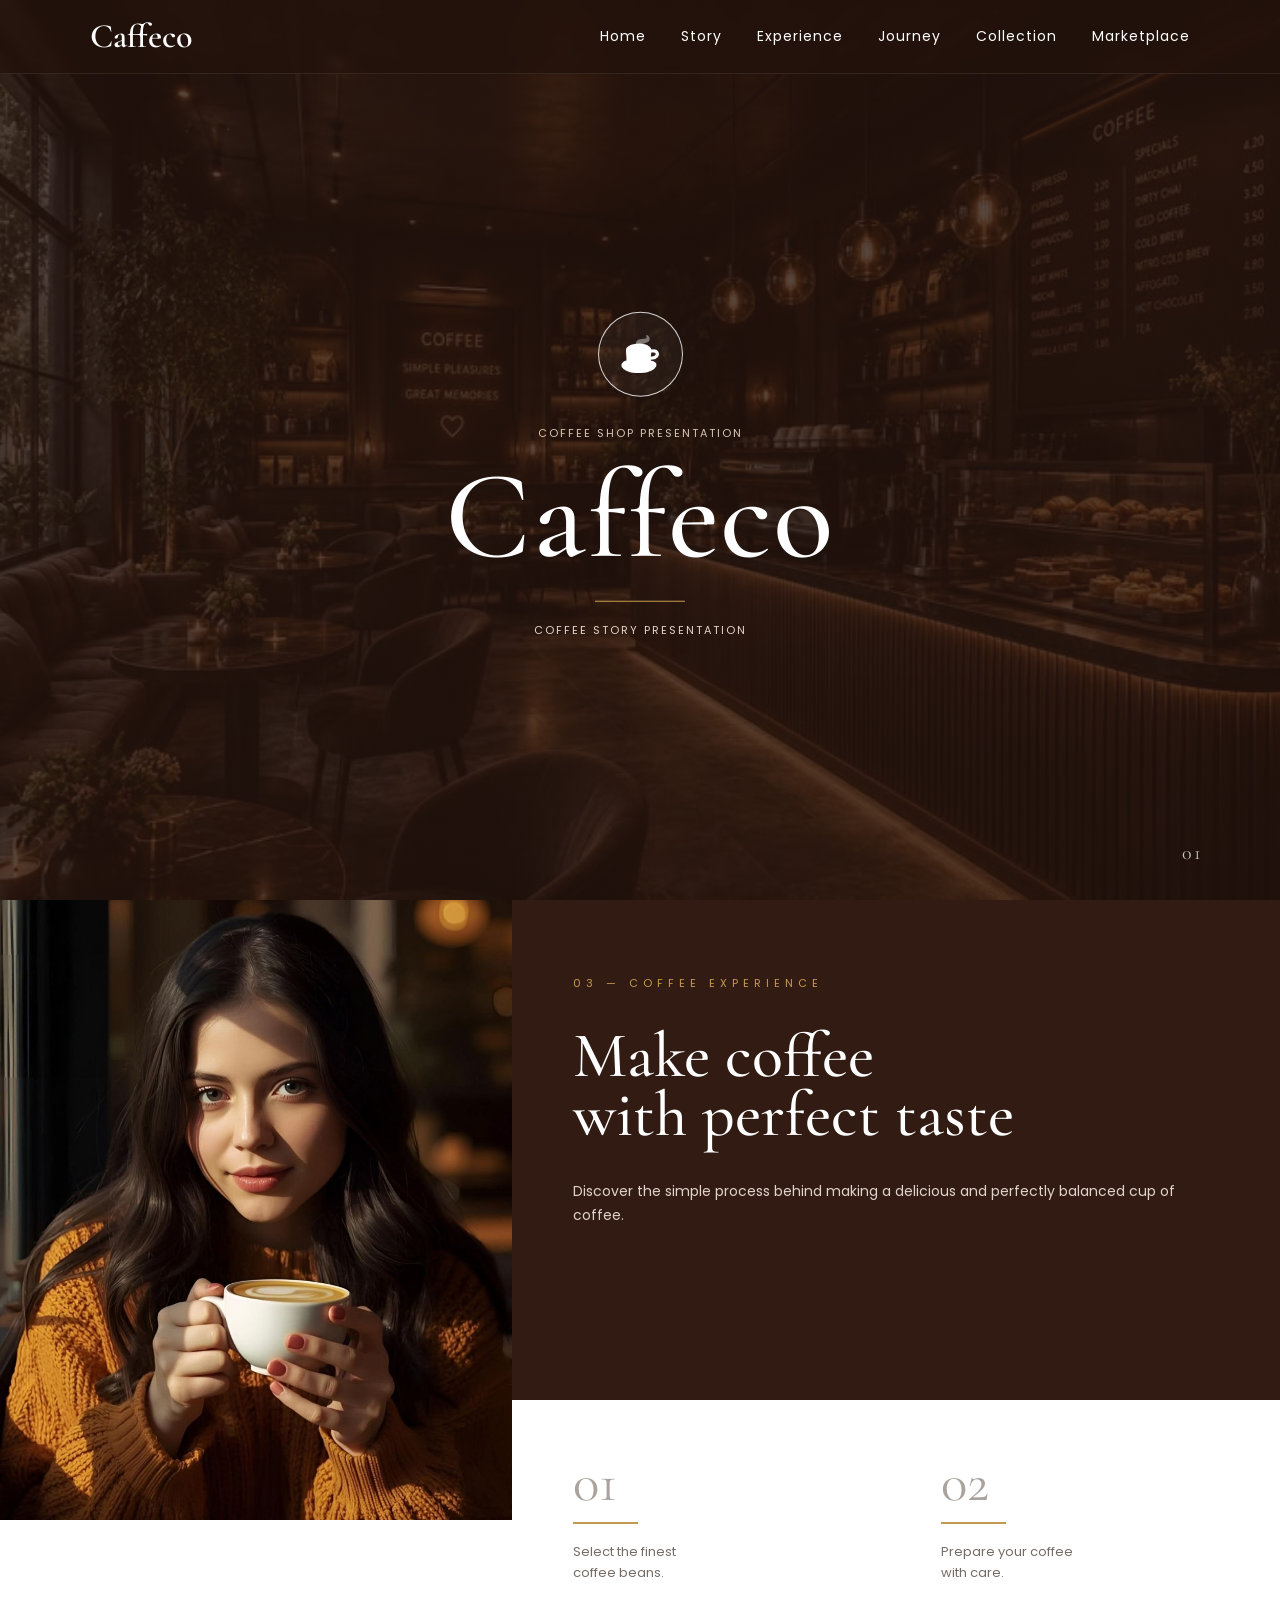
==== commit 2ca3d5cd: "Update UI design to match reference" ====
--- a/index.html
+++ b/index.html
@@ -48,27 +48,36 @@
     </nav>
 
 
-    <!-- ================= SECTION 1 — COVER ================= -->
+    <!-- ================= SECTION 1 — HOME / COVER ================= -->
+<section class="cover" id="home">
 
-    <section class="cover">
+    <img src="images/hero-coffee.jpg" alt="Caffeco Coffee Shop">
 
-        <img src="images/hero-coffee.jpg" alt="Caffeco Coffee">
+    <div class="cover-overlay"></div>
 
-        <div class="cover-overlay"></div>
+    <div class="cover-content">
 
-        <div class="cover-content">
-
-            <div class="coffee-logo">
-                ◯
-            </div>
-
-            <h1>Caffeco</h1>
-
-            <p>Coffee Story Presentation</p>
-
+        <div class="coffee-mark">
+            <span>☕</span>
         </div>
 
-    </section>
+        <p class="cover-small-title">COFFEE SHOP PRESENTATION</p>
+
+        <h1>Caffeco</h1>
+
+        <div class="cover-line"></div>
+
+        <p class="cover-subtitle">
+            Coffee Story Presentation
+        </p>
+
+    </div>
+
+    <div class="cover-page-number">
+        01
+    </div>
+
+</section>
 
 
     <!-- ================= SECTION 2 — COFFEE EXPERIENCE ================= -->
--- a/style.css
+++ b/style.css
@@ -121,7 +121,7 @@
     width: 75px;
     height: 75px;
 
-    border: 2px solid white
+    border: 2px solid white;
     border-radius: 50%;
 
     margin: 0 auto 15px;
@@ -146,22 +146,25 @@
     margin-top: 8px;
 }
 
-   /* =========================================
-   COFFEE EXPERIENCE SECTION
+/* =========================================
+   SECTION 2 — COFFEE EXPERIENCE
+   REFERENCE UI
 ========================================= */
 
 .coffee-experience {
     width: 100%;
     min-height: 720px;
 
-    background: #f5f1eb;
+    padding: 0;
+
+    margin: 0;
+
+    display: grid;
+    grid-template-columns: 40% 60%;
+
+    background: #ffffff;
 
     position: relative;
-
-    padding: 80px 8%;
-
-    display: flex;
-    align-items: flex-start;
 
     overflow: hidden;
 }
@@ -172,21 +175,25 @@
 ========================================= */
 
 .experience-image {
-    width: 38%;
-    height: 570px;
+    width: 100%;
+    height: 620px;
 
     position: relative;
 
     z-index: 3;
+
+    overflow: hidden;
 }
 
 .experience-image img {
     width: 100%;
     height: 100%;
 
+    display: block;
+
     object-fit: cover;
 
-    display: block;
+    object-position: center;
 }
 
 
@@ -195,153 +202,293 @@
 ========================================= */
 
 .experience-content {
-    width: 62%;
-
-    margin-top: 15px;
+    width: 100%;
+    height: 720px;
+
+    margin: 0;
+
+    position: relative;
+
+    display: flex;
+    flex-direction: column;
+
+    background: #321b13;
 }
 
 
 /* =========================================
-   BROWN HALF
+   BROWN TOP AREA
 ========================================= */
 
 .experience-top {
-    height: 350px;
+    width: 100%;
+
+    height: 500px;
 
     background: #321b13;
 
-    color: white;
-
-    padding: 55px 60px;
+    color: #ffffff;
+
+    padding: 75px 8% 50px;
 
     position: relative;
 
-    z-index: 1;
-}
-
-
-/* Small heading */
+    z-index: 2;
+
+    display: flex;
+    flex-direction: column;
+    justify-content: flex-start;
+}
+
+
+/* =========================================
+   SMALL NUMBER / LABEL
+========================================= */
 
 .experience-number {
     color: #c59a50;
 
     font-size: 11px;
 
-    letter-spacing: 4px;
-
-    margin-bottom: 25px;
-}
-
-
-/* Main heading */
+    letter-spacing: 5px;
+
+    margin-bottom: 35px;
+
+    text-transform: uppercase;
+}
+
+
+/* =========================================
+   MAIN HEADING
+========================================= */
 
 .experience-top h2 {
     font-family: "Cormorant Garamond", serif;
 
-    font-size: 68px;
+    font-size: clamp(55px, 5vw, 76px);
 
     font-weight: 500;
 
-    line-height: 0.9;
+    line-height: 0.92;
 
     margin: 0;
 
-    max-width: 700px;
-}
-
-
-/* Description */
+    max-width: 750px;
+
+    color: #ffffff;
+}
+
+
+/* =========================================
+   DESCRIPTION
+========================================= */
 
 .experience-text {
-    margin-top: 30px;
-
-    max-width: 560px;
-
-    color: #d9cec7;
-
-    font-size: 13px;
-
-    line-height: 1.6;
+    margin-top: 35px;
+
+    max-width: 650px;
+
+    color: #e0d3ca;
+
+    font-size: 14px;
+
+    line-height: 1.7;
 }
 
 
 /* =========================================
-   WHITE HALF
+   GOLD ARROW BUTTON
 ========================================= */
+.experience-arrow {
+    position: absolute;
+
+    right: 0;
+    top: 500px;
+
+    width: 92px;
+    height: 92px;
+
+    background: #c59a50;
+
+    color: #ffffff;
+
+    display: flex;
+    align-items: center;
+    justify-content: center;
+
+    font-size: 38px;
+
+    text-decoration: none;
+
+    transition: 0.3s ease;
+
+    z-index: 10;
+}
+
+
+.experience-arrow:hover {
+    background: #b4863d;
+
+    transform: translateX(-4px);
+}
+
+
+/* =========================================
+   WHITE BOTTOM AREA
+========================================= */
 
 .experience-bottom {
+    width: 100%;
+
     height: 220px;
 
     background: #ffffff;
 
-    padding: 55px 60px;
+    padding: 55px 8%;
 
     display: flex;
 
     align-items: flex-start;
 
-    gap: 130px;
+    gap: 0;
 
     position: relative;
 
-    z-index: 1;
-}
-
-
-/* Steps */
+    z-index: 3;
+
+    color: #321b13;
+}
+
+
+/* =========================================
+   STEPS
+========================================= */
 
 .experience-step {
-    width: 170px;
-}
+    width: 50%;
+
+    padding: 0 45px;
+}
+
+.experience-step:first-child {
+    padding-left: 0;
+}
+
+.experience-step:last-child {
+    border-left: 1px solid #ded8d1;
+}
+
+
+/* =========================================
+   STEP NUMBER
+========================================= */
 
 .experience-step span {
     display: block;
 
     font-family: "Cormorant Garamond", serif;
 
-    font-size: 48px;
+    font-size: 55px;
+
+    font-weight: 400;
+
+    line-height: 1;
 
     color: #aaa39d;
 
-    line-height: 1;
-
-    margin-bottom: 15px;
-}
+    margin-bottom: 18px;
+}
+
+
+/* Gold line below number */
+
+.experience-step span::after {
+    content: "";
+
+    display: block;
+
+    width: 65px;
+
+    height: 2px;
+
+    background: #c59a50;
+
+    margin-top: 12px;
+}
+
+
+/* =========================================
+   STEP TEXT
+========================================= */
 
 .experience-step p {
-    font-size: 11px;
+    font-size: 13px;
 
     line-height: 1.6;
 
     color: #756c65;
 
     margin: 0;
+
+    max-width: 220px;
 }
 
 
 /* =========================================
-   GOLD BUTTON
+   TABLET
 ========================================= */
 
-.experience-arrow {
-    position: absolute;
-
-    right: 0;
-    top: 0;
-
-    width: 70px;
-    height: 70px;
-
-    background: #c59a50;
-
-    color: white;
-
-    display: flex;
-
-    align-items: center;
-    justify-content: center;
-
-    font-size: 30px;
+@media (max-width: 900px) {
+
+    .coffee-experience {
+        grid-template-columns: 1fr;
+
+        min-height: auto;
+    }
+
+    .experience-image {
+        width: 100%;
+
+        height: 550px;
+    }
+
+    .experience-content {
+        width: 100%;
+
+        height: auto;
+    }
+
+    .experience-top {
+        height: auto;
+
+        min-height: 500px;
+
+        padding: 60px 7%;
+    }
+
+    .experience-top h2 {
+        font-size: 58px;
+    }
+
+    .experience-text {
+        max-width: 600px;
+    }
+
+    .experience-bottom {
+        height: auto;
+
+        min-height: 240px;
+
+        padding: 50px 7%;
+    }
+
+    .experience-arrow {
+        width: 75px;
+
+        height: 75px;
+
+        font-size: 30px;
+    }
 }
 
 
@@ -349,12 +496,12 @@
    MOBILE
 ========================================= */
 
-@media (max-width: 900px) {
+@media (max-width: 600px) {
 
     .coffee-experience {
-        padding: 40px 6%;
-
         display: block;
+
+        width: 100%;
     }
 
     .experience-image {
@@ -366,36 +513,77 @@
     .experience-content {
         width: 100%;
 
-        margin-top: 0;
+        height: auto;
     }
 
     .experience-top {
-        height: auto;
-
-        padding: 45px 30px;
+        min-height: 500px;
+
+        padding: 50px 25px;
+    }
+
+    .experience-number {
+        font-size: 9px;
+
+        letter-spacing: 3px;
+
+        margin-bottom: 25px;
     }
 
     .experience-top h2 {
-        font-size: 50px;
+        font-size: 48px;
+
+        line-height: 0.95;
+    }
+
+    .experience-text {
+        font-size: 13px;
+
+        line-height: 1.7;
+
+        margin-top: 28px;
+    }
+
+    .experience-arrow {
+        width: 70px;
+
+        height: 70px;
+
+        font-size: 28px;
     }
 
     .experience-bottom {
-        height: auto;
-
-        padding: 40px 30px;
-
-        gap: 50px;
-
-        flex-wrap: wrap;
-    }
-
-    .experience-arrow {
-        display: none;
-    }
-
-}
+        display: flex;
+
+        flex-direction: column;
+
+        gap: 35px;
+
+        padding: 45px 25px;
+    }
+
+    .experience-step {
+        width: 100%;
+
+        padding: 0;
+    }
+
+    .experience-step:last-child {
+        border-left: none;
+
+        border-top: 1px solid #ded8d1;
+
+        padding-top: 30px;
+    }
+
+    .experience-step span {
+        font-size: 48px;
+    }
+}
+
 /* =========================================
    SECTION 3 — THE STORY OF COFFEE
+   REFERENCE UI
 ========================================= */
 
 .story-section {
@@ -406,43 +594,47 @@
 
     position: relative;
 
-    padding: 70px 8%;
+    padding: 0;
 
     overflow: hidden;
 }
 
 
 /* =========================================
-   TOP LEFT
+   TOP LEFT — HEADING
 ========================================= */
 
 .story-heading {
     position: absolute;
 
-    left: 10%;
-    top: 80px;
+    left: 8%;
+    top: 70px;
 
     width: 35%;
 
-    z-index: 2;
+    z-index: 5;
 }
 
 .story-label {
+    font-family: "Poppins", sans-serif;
+
     font-size: 10px;
 
     letter-spacing: 4px;
 
     color: #9b7040;
 
-    margin-bottom: 25px;
+    margin-bottom: 22px;
+
+    text-transform: uppercase;
 }
 
 .story-heading h2 {
     font-family: "Cormorant Garamond", serif;
 
-    font-size: 65px;
-
-    line-height: .9;
+    font-size: clamp(55px, 5vw, 72px);
+
+    line-height: 0.9;
 
     font-weight: 500;
 
@@ -455,6 +647,8 @@
     margin-top: 25px;
 
     max-width: 300px;
+
+    font-family: "Poppins", sans-serif;
 
     font-size: 12px;
 
@@ -471,20 +665,24 @@
 .story-top-image {
     position: absolute;
 
-    top: 5;
+    top: 0;
+
     right: 8%;
 
-    width: 40%;
-    height: 365px;
+    width: 55%;
+
+    height: 360px;
+
+    z-index: 2;
 }
 
 .story-top-image img {
     width: 100%;
-    height: 100%;
+    height: 120%;
+
+    display: block;
 
     object-fit: cover;
-
-    display: block;
 }
 
 
@@ -495,42 +693,51 @@
 .story-bottom-image {
     position: absolute;
 
-    left 0%;
+    left: 0;
+
     top: 350px;
 
-    width: 27%;
+    width: 30%;
+
     height: 250px;
 
-    z-index: 3;
+    z-index: 4;
 }
 
 .story-bottom-image img {
     width: 100%;
     height: 100%;
 
+    display: block;
+
     object-fit: cover;
-
-    display: block;
 }
 
 
 /* =========================================
-   BROWN 85% BOX
+   BROWN INFORMATION BOX
 ========================================= */
 
 .story-info {
     position: absolute;
 
-    left: 10%;
+    left: 8%;
+
     top: 400px;
 
-    width: 38%;
+    width: 42%;
+
     height: 220px;
 
     background: #321b13;
 
     z-index: 2;
 }
+
+
+/* =========================================
+   85% CIRCLE
+========================================= */
 
 .story-percent {
     width: 105px;
@@ -559,24 +766,27 @@
 
 
 /* =========================================
-   BOTTOM RIGHT TEXT
+   BOTTOM RIGHT WHITE TEXT BOX
 ========================================= */
 
 .story-text {
     position: absolute;
 
     right: 8%;
+
     top: 400px;
 
     width: 43%;
 
-    background: white;
-
     min-height: 220px;
 
+    background: #ffffff;
+
     padding: 50px 55px;
 
-    z-index: 4;
+    z-index: 5;
+
+    box-sizing: border-box;
 }
 
 .story-text h3 {
@@ -586,24 +796,30 @@
 
     font-weight: 500;
 
+    line-height: 1;
+
     color: #321b13;
 
-    margin-bottom: 20px;
+    margin: 0 0 20px;
 }
 
 .story-text p {
     max-width: 450px;
 
+    font-family: "Poppins", sans-serif;
+
     font-size: 12px;
 
     line-height: 1.7;
 
     color: #756c65;
+
+    margin: 0;
 }
 
 
 /* =========================================
-   MOBILE
+   TABLET / MOBILE
 ========================================= */
 
 @media (max-width: 800px) {
@@ -616,6 +832,8 @@
         display: flex;
 
         flex-direction: column;
+
+        gap: 25px;
     }
 
     .story-heading,
@@ -630,32 +848,38 @@
         top: auto;
 
         width: 100%;
+
+        height: auto;
     }
 
     .story-heading {
-        margin-bottom: 30px;
+        padding: 0;
+
+        margin-bottom: 5px;
     }
 
     .story-heading h2 {
-        font-size: 52px;
+        font-size: 55px;
     }
 
     .story-top-image {
-        height: 350px;
-
-        margin-bottom: 20px;
+        height: 300px;
     }
 
     .story-bottom-image {
-        height: 300px;
-
-        z-index: 3;
+        height: 220px;
     }
 
     .story-info {
-        height: 180px;
-
-        margin-top: -30px;
+        min-height: 200px;
+
+        height: 200px;
+    }
+
+    .story-percent {
+        right: 30px;
+
+        top: 45px;
     }
 
     .story-text {
@@ -664,6 +888,57 @@
         padding: 40px 30px;
     }
 
+    .story-text h3 {
+        font-size: 35px;
+    }
+}
+
+
+/* =========================================
+   SMALL MOBILE
+========================================= */
+
+@media (max-width: 500px) {
+
+    .story-section {
+        padding: 40px 20px;
+    }
+
+    .story-heading h2 {
+        font-size: 48px;
+    }
+
+    .story-top-image {
+        height: 250px;
+    }
+
+    .story-bottom-image {
+        height: 200px;
+    }
+
+    .story-info {
+        min-height: 180px;
+
+        height: 180px;
+    }
+
+    .story-percent {
+        width: 85px;
+        height: 85px;
+
+        font-size: 30px;
+
+        right: 25px;
+        top: 45px;
+    }
+
+    .story-text {
+        padding: 35px 25px;
+    }
+
+    .story-text h3 {
+        font-size: 32px;
+    }
 }
 /* =========================================
    SECTION 4 — COFFEE STORY
@@ -787,7 +1062,7 @@
 
 .story2-small-image img {
     width: 100%;
-    height: 135px;
+    height: 200px;
 
     object-fit: cover;
 
@@ -909,17 +1184,18 @@
 
 .perfect-tablet {
     position: absolute;
-    width: 470px;
-    height: 440px;
+    width: 650px;
+    height: 650px;
     top: 70px;
-    right: -55px;
-    z-index: 2;
+    right: -75px;
+    z-index: 5;
 }
 
 .perfect-tablet img {
     width: 100%;
     height: 100%;
     object-fit: cover;
+    object-position: center;
     display: block;
 }
 
@@ -928,7 +1204,7 @@
 
 .perfect-card {
     position: absolute;
-    width: 180px;
+    width: 200px;
     height: 220px;
     background: #c59a50;
     left: 65px;
@@ -961,9 +1237,10 @@
 
 .perfect-small-text {
     position: absolute;
-    left: 65px;
-    bottom: 55px;
+    left: 7%;
+    bottom: 2px;
     color: white;
+    z-index: 5;
 }
 
 .perfect-small-text span {
@@ -1541,282 +1818,293 @@
 }
 /* =====================================================
    SECTION 8 — COFFEE MOMENT
+   REFERENCE STRUCTURE
 ===================================================== */
 
 .coffee-moment-section {
     width: 100%;
     min-height: 720px;
 
-    background: #f7f4ef;
+    background: #ffffff;
 
     display: grid;
-
-    grid-template-columns: 32% 43% 25%;
-    grid-template-rows: 480px 240px;
+    grid-template-columns: 60% 40%;
+    grid-template-rows: 70px 500px 150px;
 
     position: relative;
-
     overflow: hidden;
 }
 
 
 /* =====================================================
-   LEFT CONTENT
-===================================================== */
-
-.moment-left {
-    background: #f7f4ef;
-
-    padding: 90px 45px 40px 10%;
+   TOP LOGO
+===================================================== */
+
+.coffee-moment-section::before {
+    content: "○ Caffeco";
+
+    position: absolute;
+    top: 0;
+    left: 40px;
+
+    height: 70px;
+
+    display: flex;
+    align-items: center;
+
+    font-family: "Cormorant Garamond", serif;
+    font-size: 24px;
+
+    color: #321b13;
+
+    z-index: 20;
+}
+
+
+/* =====================================================
+   LARGE LEFT IMAGE
+===================================================== */
+
+.moment-image {
+    grid-column: 1;
+    grid-row: 2;
+
+    width: 100%;
+    height: 500px;
+
+    overflow: hidden;
 
     position: relative;
-
-    z-index: 2;
-}
-
-
-.moment-label {
-    display: block;
-
-    font-size: 9px;
-
-    letter-spacing: 4px;
-
-    color: #9b7040;
-
-    margin-bottom: 28px;
-}
-
-
-.moment-left h2 {
-    font-family: "Cormorant Garamond", serif;
-
-    font-size: 65px;
-
-    font-weight: 500;
-
-    line-height: .9;
-
-    color: #321b13;
-
-    margin: 0 0 30px;
-}
-
-
-.moment-description {
-    max-width: 300px;
-
-    font-size: 11px;
-
-    line-height: 1.8;
-
-    color: #756c65;
-
-    margin: 0;
-}
-
-
-.moment-line {
-    width: 75px;
-
-    height: 1px;
-
-    background: #c59a50;
-
-    margin-top: 30px;
-}
-
-
-/* =====================================================
-   MAIN IMAGE
-===================================================== */
-
-.moment-image {
-    width: 100%;
-    height: 480px;
-
-    overflow: hidden;
-
-    position: relative;
-
     z-index: 3;
 }
-
 
 .moment-image img {
     width: 100%;
     height: 100%;
 
     object-fit: cover;
+    object-position: center;
 
     display: block;
 }
 
 
 /* =====================================================
-   RIGHT BROWN BOX
+   TEXT ON TOP OF IMAGE
+===================================================== */
+
+.moment-left {
+    grid-column: 1;
+    grid-row: 2;
+
+    background: transparent;
+
+    padding: 75px 50px;
+
+    position: absolute;
+
+    left: 0;
+    top: 70px;
+
+    width: 60%;
+    height: 500px;
+
+    box-sizing: border-box;
+
+    z-index: 10;
+
+    pointer-events: none;
+}
+
+
+/* NUMBER */
+
+.moment-label {
+    display: block;
+
+    color: #ffffff;
+
+    font-family: "Poppins", sans-serif;
+    font-size: 9px;
+    letter-spacing: 4px;
+
+    margin-bottom: 18px;
+}
+
+/* HIDE OLD TITLE */
+
+.moment-left h2 {
+    display: none;
+}
+
+
+/* TEXT ON IMAGE */
+
+.moment-description {
+    max-width: 320px;
+
+    color: #ffffff;
+
+    font-family: "Poppins", sans-serif;
+
+    font-size: 12px;
+    line-height: 1.8;
+
+    margin: 0;
+
+    text-shadow: 0 1px 5px rgba(0,0,0,.5);
+}
+
+/* GOLD LINE */
+
+.moment-line {
+    width: 100px;
+    height: 1px;
+
+    background: #c59a50;
+
+    margin-top: 20px;
+}
+
+
+/* =====================================================
+   RIGHT WHITE AREA
 ===================================================== */
 
 .moment-info {
-    height: 480px;
-
-    background: #321b13;
-
-    padding: 60px 35px;
+    grid-column: 2;
+    grid-row: 2 / 4;
+
+    background: #ffffff;
+
+    height: auto;
+
+    padding: 65px 45px;
 
     position: relative;
 
-    color: white;
-}
-
-
-.moment-circle {
-    width: 90px;
-    height: 90px;
-
-    border: 1px solid #c59a50;
-
-    border-radius: 50%;
-
-    display: flex;
-
-    align-items: center;
-
-    justify-content: center;
-
-    color: #c59a50;
-
-    font-family: "Cormorant Garamond", serif;
-
-    font-size: 30px;
-
-    margin-bottom: 35px;
-}
-
+    color: #321b13;
+
+    z-index: 5;
+}
+
+
+/* =====================================================
+   GOLD SECTION LABEL
+===================================================== */
+
+.moment-info::before {
+    content: "THE STORY OF COFFEE";
+
+    display: block;
+
+    color: #f6f4f1;
+
+    font-family: "Poppins", sans-serif;
+
+    font-size: 9px;
+
+    letter-spacing: 4px;
+
+    margin-bottom: 25px;
+}
+
+
+/* =====================================================
+   TITLE
+===================================================== */
 
 .moment-info h3 {
     font-family: "Cormorant Garamond", serif;
 
-    font-size: 32px;
+    font-size: 58px;
 
     font-weight: 500;
 
-    line-height: 1;
-
-    margin: 0 0 20px;
-}
-
+    line-height: .9;
+
+    color: #321b13;
+
+    margin: 0 0 25px;
+}
+
+
+/* =====================================================
+   DESCRIPTION
+===================================================== */
 
 .moment-info p {
-    max-width: 180px;
+    max-width: 350px;
+
+    color: #756c65;
+
+    font-family: "Poppins", sans-serif;
+
+    font-size: 11px;
+
+    line-height: 1.8;
+
+    margin: 0;
+}
+
+
+/* =====================================================
+   BROWN BOX
+===================================================== */
+
+.moment-info::after {
+    content: "The Story of Coffee\A\A Every coffee moment is different. From the first sip to the final moment, coffee brings people together.";
+
+    white-space: pre-line;
+
+    position: absolute;
+
+    left: 45px;
+    bottom: 170px;
+
+    width: 260px;
+    height: 155px;
+
+    box-sizing: border-box;
+
+    background: #321b13;
+
+    padding: 35px;
+
+    color: #ffffff;
+
+    font-family: "Poppins", sans-serif;
 
     font-size: 10px;
 
     line-height: 1.8;
 
-    color: #d5c8bf;
-
-    margin: 0;
-}
-
+    z-index: 8;
+}
+
+
+/* =====================================================
+   HIDE OLD ELEMENTS
+===================================================== */
+
+.moment-circle {
+    display: none;
+}
 
 .moment-button {
-    display: inline-flex;
-
-    align-items: center;
-
-    gap: 15px;
-
-    margin-top: 30px;
-
-    padding-bottom: 7px;
-
-    border-bottom: 1px solid #c59a50;
-
-    text-decoration: none;
-
-    color: white;
-
-    font-size: 8px;
-
-    letter-spacing: 2px;
-}
-
-
-.moment-button span {
-    color: #c59a50;
-
-    font-size: 14px;
-}
-
-
-/* =====================================================
-   BOTTOM AREA
-===================================================== */
+    display: none;
+}
 
 .moment-bottom {
-    grid-column: 1 / 4;
-
-    background: #ffffff;
-
-    display: flex;
-
-    align-items: center;
-
-    padding-left: 10%;
-
-    position: relative;
-
-    z-index: 4;
-}
-
+    display: none;
+}
 
 .moment-small-image {
-    width: 250px;
-    height: 165px;
-
-    overflow: hidden;
-}
-
-
-.moment-small-image img {
-    width: 100%;
-    height: 100%;
-
-    object-fit: cover;
-
-    display: block;
-}
-
+    display: none;
+}
 
 .moment-bottom-text {
-    margin-left: 45px;
-
-    max-width: 300px;
-}
-
-
-.moment-bottom-text span {
-    display: block;
-
-    color: #9b7040;
-
-    font-size: 8px;
-
-    letter-spacing: 3px;
-
-    margin-bottom: 15px;
-}
-
-
-.moment-bottom-text p {
-    font-size: 11px;
-
-    line-height: 1.7;
-
-    color: #756c65;
-
-    margin: 0;
+    display: none;
 }
 
 
@@ -1827,8 +2115,7 @@
 .moment-page-number {
     position: absolute;
 
-    right: 30px;
-
+    right: 25px;
     bottom: 18px;
 
     font-family: "Cormorant Garamond", serif;
@@ -1837,111 +2124,110 @@
 
     color: #aaa39d;
 
-    z-index: 10;
-}
-
-
-/* =====================================================
-   RESPONSIVE
+    z-index: 20;
+}
+
+
+/* =====================================================
+   TABLET
 ===================================================== */
 
 @media (max-width: 900px) {
+
+    .coffee-moment-section {
+        grid-template-columns: 55% 45%;
+        grid-template-rows: 65px 450px 180px;
+
+        min-height: 695px;
+    }
+
+    .moment-image {
+        height: 450px;
+    }
+
+    .moment-left {
+        padding: 70px 30px;
+    }
+
+    .moment-info {
+        padding: 55px 30px;
+    }
+
+    .moment-info h3 {
+        font-size: 48px;
+    }
+
+    .moment-info::after {
+        left: 30px;
+        width: 230px;
+    }
+}
+
+
+/* =====================================================
+   MOBILE
+===================================================== */
+
+@media (max-width: 600px) {
 
     .coffee-moment-section {
         display: flex;
-
         flex-direction: column;
 
         min-height: auto;
     }
 
+    .coffee-moment-section::before {
+        position: relative;
+
+        top: auto;
+        left: auto;
+
+        height: 65px;
+
+        padding-left: 25px;
+    }
+
+    .moment-image {
+        width: 100%;
+        height: 350px;
+
+        order: 1;
+    }
 
     .moment-left {
-        padding: 60px 8%;
-    }
-
-
-    .moment-left h2 {
-        font-size: 55px;
-    }
-
-
-    .moment-image {
-        height: 450px;
-    }
-
+        position: absolute;
+
+        top: 65px;
+        left: 0;
+
+        width: 100%;
+
+        padding: 55px 25px;
+
+        box-sizing: border-box;
+    }
 
     .moment-info {
-        height: auto;
-
-        min-height: 400px;
-
-        padding: 50px 8%;
-    }
-
-
-    .moment-bottom {
-        padding: 40px 8%;
-
-        display: flex;
-
-        flex-direction: column;
-
-        align-items: flex-start;
-    }
-
-
-    .moment-small-image {
         width: 100%;
 
-        max-width: 350px;
-
-        height: 220px;
-    }
-
-
-    .moment-bottom-text {
-        margin-left: 0;
-
-        margin-top: 25px;
-    }
-
-}
-
-
-@media (max-width: 500px) {
-
-    .moment-left {
+        min-height: 520px;
+
+        order: 2;
+
         padding: 50px 25px;
     }
 
-
-    .moment-left h2 {
+    .moment-info h3 {
         font-size: 45px;
     }
 
-
-    .moment-image {
-        height: 350px;
-    }
-
-
-    .moment-info {
-        min-height: 380px;
-
-        padding: 45px 25px;
-    }
-
-
-    .moment-bottom {
-        padding: 35px 25px;
-    }
-
-
-    .moment-small-image {
-        height: 190px;
-    }
-
+    .moment-info::after {
+        left: 25px;
+        bottom: 30px;
+
+        width: calc(100% - 50px);
+    }
 }
 /* =====================================================
    SECTION 9 — INGREDIENTS COFFEE
@@ -2424,119 +2710,137 @@
     }
 
 }
-/* =====================================================
-   SECTION 10 — MARKETPLACE CAFFECO COFFEE
+
+/* =====================================================
+   SECTION 10 — MARKETPLACE
+   MATCH REFERENCE DESIGN
 ===================================================== */
 
 .marketplace-section {
     width: 100%;
+    height: 720px;
     min-height: 720px;
-
     background: #f8f6f1;
-
-    display: grid;
-
-    grid-template-columns: 40% 60%;
-    grid-template-rows: 400px 320px;
-
     position: relative;
-
     overflow: hidden;
 }
 
 
 /* =====================================================
-   LEFT IMAGE
+   LEFT PHONE
 ===================================================== */
 
 .marketplace-image {
-    grid-column: 1;
-
-    grid-row: 1 / 3;
-
-    width: 315px;
-
-    height: 570px;
-
-    margin-left: 10%;
-
-    margin-top: 75px;
-
-    overflow: hidden;
-
-    position: relative;
-
-    z-index: 3;
-}
-
+    position: absolute;
+    left: 8%;
+    top: 45px;
+
+    width: 34%;
+    height: 675px;
+
+    z-index: 10;
+    display: flex;
+    align-items: flex-start;
+    justify-content: center;
+}
 
 .marketplace-image img {
     width: 100%;
     height: 100%;
 
-    object-fit: cover;
+    object-fit: contain;
+    object-position: center top;
 
     display: block;
 }
 
 
 /* =====================================================
-   RIGHT TOP CONTENT
+   RIGHT WHITE CONTENT
 ===================================================== */
 
 .marketplace-content {
-    grid-column: 2;
-
-    grid-row: 1;
+    position: absolute;
+
+    top: 0;
+    right: 0;
+
+    width: 60%;
+    height: 455px;
 
     background: #f8f6f1;
 
-    padding: 90px 8% 30px 5%;
-
-    position: relative;
-
-    z-index: 2;
-}
-
+    padding: 82px 6% 20px 5%;
+
+    z-index: 5;
+}
+
+
+/* SMALL LABEL */
 
 .marketplace-label {
     display: block;
 
-    font-size: 9px;
+    font-family: "Poppins", sans-serif;
+    font-size: 10px;
 
     letter-spacing: 4px;
 
-    color: #9b7040;
-
-    margin-bottom: 20px;
-}
-
+    color: #a47742;
+
+    margin-bottom: 25px;
+}
+
+
+/* MAIN TITLE */
 
 .marketplace-content h2 {
     font-family: "Cormorant Garamond", serif;
 
-    font-size: 60px;
-
+    font-size: 70px;
     font-weight: 500;
 
-    line-height: .92;
+    line-height: 0.88;
 
     color: #241914;
 
-    margin: 0 0 22px;
-}
-
+    margin: 0 0 30px;
+}
+
+
+/* DESCRIPTION */
 
 .marketplace-description {
-    max-width: 430px;
-
-    font-size: 11px;
+    max-width: 700px;
+
+    font-family: "Poppins", sans-serif;
+
+    font-size: 13px;
 
     line-height: 1.7;
 
-    color: #756c65;
-
-    margin: 0;
+    color: #241914;
+
+    margin: 0 0 8px;
+}
+
+
+/* EXPLORE LINK */
+
+.marketplace-button {
+    display: inline-block;
+
+    font-family: "Poppins", sans-serif;
+
+    font-size: 13px;
+
+    color: #3e2475;
+
+    text-decoration: underline;
+
+    margin-top: 0;
+
+    cursor: pointer;
 }
 
 
@@ -2547,18 +2851,19 @@
 .marketplace-products {
     display: flex;
 
-    gap: 22px;
+    gap: 35px;
 
     margin-top: 30px;
 }
 
 
+/* CARD */
+
 .marketplace-product {
-    width: 205px;
-
+    width: 360px;
     height: 105px;
 
-    background: #c59a50;
+    background: #e4bd72;
 
     display: flex;
 
@@ -2566,111 +2871,166 @@
 
     justify-content: center;
 
-    gap: 18px;
+    gap: 25px;
 
     color: #241914;
 
-    box-shadow: 0 5px 12px rgba(0,0,0,.08);
-}
-
+    position: relative;
+}
+
+
+/* CUP ICON */
 
 .product-icon {
-    width: 42px;
-
-    height: 55px;
-
-    border: 2px solid #5d4227;
+    width: 48px;
+    height: 62px;
+
+    border: 2px solid #4c3522;
+
+    position: relative;
 
     display: flex;
-
     align-items: center;
-
     justify-content: center;
-
-    font-size: 20px;
-
-    color: #321b13;
-}
-
+}
+
+
+/* CUP TOP */
+
+.product-icon::before {
+    content: "";
+
+    position: absolute;
+
+    top: -8px;
+    left: 5px;
+
+    width: 34px;
+    height: 7px;
+
+    border: 2px solid #4c3522;
+
+    background: #e4bd72;
+}
+
+
+/* COFFEE BEAN */
+
+.product-icon span {
+    width: 16px;
+    height: 22px;
+
+    border: 2px solid #4c3522;
+
+    border-radius: 50%;
+
+    font-size: 0;
+
+    transform: rotate(35deg);
+}
+
+
+/* DIVIDER */
+
+.product-divider {
+    width: 1px;
+    height: 58px;
+
+    background: rgba(60,42,27,.45);
+}
+
+
+/* PRICE */
 
 .marketplace-product strong {
     font-family: "Cormorant Garamond", serif;
 
-    font-size: 31px;
-
-    font-weight: 600;
-}
-
-
-/* =====================================================
-   BROWN BOTTOM
+    font-size: 45px;
+
+    font-weight: 500;
+
+    color: #241914;
+}
+
+
+/* =====================================================
+   FULL BROWN BOTTOM
 ===================================================== */
 
 .marketplace-bottom {
-    grid-column: 1 / 3;
-
-    grid-row: 2;
+    position: absolute;
+
+    left: 0;
+    bottom: 0;
+
+    width: 100%;
+    height: 265px;
 
     background: #321b13;
 
+    z-index: 2;
+
+    display: flex;
+
+    align-items: center;
+
+    padding-left: 48%;
+
+    gap: 55px;
+
+    color: white;
+}
+
+
+/* =====================================================
+   50% CIRCLE
+===================================================== */
+
+.marketplace-discount {
+    width: 125px;
+    height: 125px;
+
+    flex-shrink: 0;
+
+    border: 2px solid #c59a50;
+
+    border-radius: 50%;
+
+    display: flex;
+
+    align-items: center;
+    justify-content: center;
+
     position: relative;
-
-    padding-left: 46%;
-
-    display: flex;
-
-    align-items: center;
-
-    gap: 55px;
-
-    color: white;
-}
-
-
-/* =====================================================
-   DISCOUNT CIRCLE
-===================================================== */
-
-.marketplace-discount {
-    width: 105px;
-
-    height: 105px;
-
-    border: 1px solid #c59a50;
-
-    border-radius: 50%;
-
-    display: flex;
-
-    align-items: center;
-
-    justify-content: center;
-
-    position: relative;
-}
-
+}
+
+
+/* PARTIAL INNER CIRCLE */
 
 .marketplace-discount::before {
     content: "";
 
     position: absolute;
 
-    width: 88px;
-
-    height: 88px;
+    width: 105px;
+    height: 105px;
 
     border: 1px solid rgba(197,154,80,.35);
 
     border-radius: 50%;
 }
 
+
+/* 50% TEXT */
 
 .marketplace-discount span {
     font-family: "Cormorant Garamond", serif;
 
-    font-size: 29px;
+    font-size: 38px;
 
     color: #c59a50;
+
+    z-index: 2;
 }
 
 
@@ -2679,158 +3039,232 @@
 ===================================================== */
 
 .marketplace-bottom-text {
-    max-width: 330px;
-}
-
-
-.marketplace-bottom-text h3 {
+    max-width: 440px;
+}
+
+
+.marketplace-bottom-text p {
+    font-family: "Poppins", sans-serif;
+
+    font-size: 12px;
+
+    line-height: 1.8;
+
+    color: #f0e6df;
+
+    margin: 0;
+}
+
+
+/* =====================================================
+   PAGE NUMBER
+===================================================== */
+
+.marketplace-page-number {
+    position: absolute;
+
+    right: 28px;
+    bottom: 18px;
+
     font-family: "Cormorant Garamond", serif;
 
-    font-size: 30px;
-
-    line-height: 1;
-
-    font-weight: 500;
-
-    margin: 0 0 15px;
-
-    color: white;
-}
-
-
-.marketplace-bottom-text p {
-    font-size: 10px;
-
-    line-height: 1.7;
-
-    color: #d5c8bf;
-
-    margin: 0;
-}
-
-
-/* =====================================================
-   PAGE NUMBER
-===================================================== */
-
-.marketplace-page-number {
-    position: absolute;
-
-    right: 28px;
-
-    bottom: 17px;
-
-    font-family: "Cormorant Garamond", serif;
-
     font-size: 18px;
 
     color: #aaa39d;
 
-    z-index: 10;
-}
-
-
-/* =====================================================
-   RESPONSIVE
+    z-index: 20;
+}
+
+
+/* =====================================================
+   TABLET
 ===================================================== */
 
 @media (max-width: 900px) {
 
     .marketplace-section {
+        height: 700px;
+        min-height: 700px;
+    }
+
+
+    .marketplace-image {
+        left: 4%;
+
+        width: 39%;
+
+        height: 610px;
+
+        top: 65px;
+    }
+
+
+    .marketplace-content {
+        width: 62%;
+
+        height: 450px;
+
+        padding: 70px 4% 20px 3%;
+    }
+
+
+    .marketplace-content h2 {
+        font-size: 55px;
+    }
+
+
+    .marketplace-description {
+        font-size: 11px;
+    }
+
+
+    .marketplace-products {
+        gap: 15px;
+    }
+
+
+    .marketplace-product {
+        width: 210px;
+        height: 90px;
+    }
+
+
+    .marketplace-product strong {
+        font-size: 35px;
+    }
+
+
+    .marketplace-bottom {
+        height: 250px;
+
+        padding-left: 44%;
+
+        gap: 30px;
+    }
+
+
+    .marketplace-discount {
+        width: 105px;
+        height: 105px;
+    }
+
+
+    .marketplace-discount::before {
+        width: 87px;
+        height: 87px;
+    }
+
+}
+
+
+/* =====================================================
+   MOBILE
+===================================================== */
+
+@media (max-width: 600px) {
+
+    .marketplace-section {
+        height: auto;
+        min-height: auto;
+
         display: flex;
 
         flex-direction: column;
-
-        min-height: auto;
     }
 
 
     .marketplace-image {
-        width: 80%;
-
-        max-width: 400px;
-
+        position: relative;
+
+        left: auto;
+        top: auto;
+
+        width: 85%;
         height: 500px;
 
-        margin: 50px auto 0;
+        margin: 30px auto 0;
+
+        order: 1;
     }
 
 
     .marketplace-content {
-        padding: 60px 8%;
+        position: relative;
+
+        top: auto;
+        right: auto;
+
+        width: 100%;
+        height: auto;
+
+        padding: 45px 25px;
+
+        order: 2;
     }
 
 
     .marketplace-content h2 {
-        font-size: 52px;
+        font-size: 48px;
+    }
+
+
+    .marketplace-description {
+        font-size: 12px;
     }
 
 
     .marketplace-products {
-        flex-wrap: wrap;
+        flex-direction: column;
+
+        gap: 15px;
+
+        margin-top: 25px;
+    }
+
+
+    .marketplace-product {
+        width: 100%;
+        height: 90px;
     }
 
 
     .marketplace-bottom {
+        position: relative;
+
+        left: auto;
+        bottom: auto;
+
+        width: 100%;
+
+        height: auto;
         min-height: 300px;
 
-        padding: 50px 8%;
-    }
-
-}
-
-
-@media (max-width: 500px) {
-
-    .marketplace-image {
-        width: 85%;
-
-        height: 420px;
-    }
-
-
-    .marketplace-content {
-        padding: 50px 25px;
-    }
-
-
-    .marketplace-content h2 {
-        font-size: 44px;
-    }
-
-
-    .marketplace-products {
-        gap: 12px;
-    }
-
-
-    .marketplace-product {
-        width: 160px;
-
-        height: 90px;
-    }
-
-
-    .marketplace-product strong {
-        font-size: 25px;
-    }
-
-
-    .marketplace-bottom {
         padding: 45px 25px;
 
-        gap: 25px;
-
         flex-direction: column;
 
         align-items: flex-start;
+
+        gap: 30px;
+
+        order: 3;
     }
 
 
     .marketplace-discount {
-        width: 85px;
-
-        height: 85px;
+        width: 100px;
+        height: 100px;
+    }
+
+
+    .marketplace-discount::before {
+        width: 82px;
+        height: 82px;
+    }
+
+
+    .marketplace-bottom-text {
+        max-width: 100%;
     }
 
 }
@@ -3308,7 +3742,7 @@
 ===================================================== */
 
 .price-box {
-    width: 145px;
+    width: 115px;
 
     height: 120px;
 
@@ -4080,4 +4514,652 @@
         bottom: 0;
     }
 
+}
+/* =====================================================
+   CAFFECO HOME PAGE - REFERENCE UI UPDATE
+   ===================================================== */
+
+.cover {
+    width: 100%;
+    min-height: 100vh;
+    height: 100vh;
+    position: relative;
+    overflow: hidden;
+    background: #2d1710;
+}
+
+/* Main coffee background */
+.cover > img {
+    width: 100%;
+    height: 100%;
+    object-fit: cover;
+    display: block;
+}
+
+/* Dark brown overlay */
+.cover-overlay {
+    position: absolute;
+    inset: 0;
+    background:
+        linear-gradient(
+            rgba(38, 20, 14, 0.78),
+            rgba(38, 20, 14, 0.78)
+        );
+}
+
+/* Center content */
+.cover-content {
+    position: absolute;
+    z-index: 5;
+
+    top: 50%;
+    left: 50%;
+
+    transform: translate(-50%, -50%);
+
+    width: 90%;
+    max-width: 700px;
+
+    text-align: center;
+    color: #ffffff;
+}
+
+/* Coffee logo mark */
+.coffee-mark {
+    width: 85px;
+    height: 85px;
+
+    margin: 0 auto 28px;
+
+    border: 1px solid rgba(255,255,255,0.8);
+    border-radius: 50%;
+
+    display: flex;
+    align-items: center;
+    justify-content: center;
+
+    background: rgba(255,255,255,0.04);
+}
+
+.coffee-mark span {
+    font-size: 34px;
+    filter: grayscale(1) brightness(5);
+}
+
+/* Small presentation title */
+.cover-small-title {
+    margin: 0 0 18px;
+
+    font-family: "Poppins", sans-serif;
+
+    font-size: 11px;
+    font-weight: 400;
+
+    letter-spacing: 5px;
+
+    text-transform: uppercase;
+
+    color: #d7c5b6;
+}
+
+/* Main Caffeco heading */
+.cover-content h1 {
+    margin: 0;
+
+    font-family: "Cormorant Garamond", serif;
+
+    font-size: clamp(70px, 10vw, 125px);
+
+    font-weight: 500;
+
+    line-height: 0.9;
+
+    letter-spacing: 2px;
+
+    color: #ffffff;
+}
+
+/* Decorative line */
+.cover-line {
+    width: 90px;
+    height: 1px;
+
+    margin: 28px auto 20px;
+
+    background: #c59a50;
+}
+
+/* Subtitle */
+.cover-subtitle {
+    margin: 0;
+
+    font-family: "Poppins", sans-serif;
+
+    font-size: 12px;
+
+    letter-spacing: 4px;
+
+    text-transform: uppercase;
+
+    color: #e2d6cc;
+}
+
+/* Page number like presentation reference */
+.cover-page-number {
+    position: absolute;
+
+    right: 6%;
+    bottom: 35px;
+
+    z-index: 5;
+
+    font-family: "Cormorant Garamond", serif;
+
+    font-size: 20px;
+
+    color: rgba(255,255,255,0.75);
+
+    letter-spacing: 2px;
+}
+
+/* =====================================================
+   HOME NAVBAR
+   ===================================================== */
+
+.navbar {
+    background: rgba(45, 23, 16, 0.45);
+    backdrop-filter: blur(5px);
+}
+
+/* =====================================================
+   MOBILE HOME
+   ===================================================== */
+
+@media (max-width: 768px) {
+
+    .cover {
+        min-height: 100svh;
+        height: 100svh;
+    }
+
+    .coffee-mark {
+        width: 65px;
+        height: 65px;
+
+        margin-bottom: 20px;
+    }
+
+    .coffee-mark span {
+        font-size: 26px;
+    }
+
+    .cover-small-title {
+        font-size: 9px;
+        letter-spacing: 3px;
+    }
+
+    .cover-content h1 {
+        font-size: 70px;
+    }
+
+    .cover-subtitle {
+        font-size: 9px;
+        letter-spacing: 2px;
+    }
+
+    .cover-page-number {
+        right: 25px;
+        bottom: 25px;
+        font-size: 16px;
+    }
+}
+/* =====================================================
+   HOME PAGE - CLEAN PRESENTATION NAVBAR
+   ===================================================== */
+
+.cover {
+    position: relative;
+}
+
+/* Keep navbar separate from the cover image */
+.navbar {
+    position: absolute;
+    top: 0;
+    left: 0;
+    width: 100%;
+    z-index: 20;
+
+    background: rgba(35, 18, 12, 0.72);
+    backdrop-filter: blur(4px);
+
+    border-bottom: 1px solid rgba(255, 255, 255, 0.08);
+}
+
+/* Navbar logo */
+.navbar .logo,
+.navbar .brand {
+    color: #ffffff;
+}
+
+/* Navbar links */
+.navbar a {
+    color: #ffffff;
+}
+
+/* Slightly smaller navbar so it doesn't dominate the cover */
+.navbar {
+    padding-top: 16px;
+    padding-bottom: 16px;
+}
+
+/* Keep the cover content below the navbar */
+.cover-content {
+    margin-top: 25px;
+}
+/* =====================================================
+   SECTION 10 — FINAL REFERENCE MATCH
+===================================================== */
+
+.marketplace-section {
+    width: 100%;
+    height: 800px;
+    min-height: 800px;
+    position: relative;
+    overflow: hidden;
+    background: #f8f6f1;
+}
+
+
+/* ================= PHONE IMAGE ================= */
+
+.marketplace-image {
+    position: absolute !important;
+
+    left: 9% !important;
+    top: 70px !important;
+
+    width: 31% !important;
+    height: 730px !important;
+
+    margin: 0 !important;
+
+    z-index: 10 !important;
+    overflow: visible !important;
+}
+
+.marketplace-image img {
+    width: 100% !important;
+    height: 100% !important;
+
+    object-fit: contain !important;
+    object-position: center top !important;
+
+    display: block;
+}
+
+
+/* ================= RIGHT CONTENT ================= */
+
+.marketplace-content {
+    position: absolute !important;
+
+    left: 47.5% !important;
+    top: 70px !important;
+
+    width: 48% !important;
+    height: auto !important;
+
+    padding: 0 !important;
+
+    background: transparent !important;
+
+    z-index: 4 !important;
+}
+
+.marketplace-label {
+    display: block;
+
+    font-size: 10px !important;
+    letter-spacing: 5px !important;
+
+    color: #9b7040 !important;
+
+    margin-bottom: 28px !important;
+}
+
+.marketplace-content h2 {
+    font-family: "Cormorant Garamond", serif !important;
+
+    font-size: 64px !important;
+    font-weight: 500 !important;
+
+    line-height: .9 !important;
+
+    color: #241914 !important;
+
+    margin: 0 0 30px !important;
+}
+
+.marketplace-description {
+    max-width: 720px !important;
+
+    font-size: 14px !important;
+    line-height: 1.65 !important;
+
+    color: #241914 !important;
+
+    margin: 0 !important;
+}
+
+
+/* ================= EXPLORE LINK ================= */
+
+.marketplace-content a {
+    display: inline-block;
+
+    margin-top: 8px;
+
+    color: #4b1988 !important;
+
+    font-size: 14px;
+
+    text-decoration: underline;
+}
+
+
+/* ================= GOLD PRICE CARDS ================= */
+
+.marketplace-products {
+    display: flex !important;
+
+    gap: 35px !important;
+
+    margin-top: 28px !important;
+
+    position: relative;
+
+    z-index: 20 !important;
+}
+
+.marketplace-product {
+    width: 360px !important;
+    height: 125px !important;
+
+    background: #e7c681 !important;
+
+    display: flex !important;
+
+    align-items: center;
+    justify-content: center;
+
+    gap: 28px;
+
+    color: #241914;
+
+    box-shadow: none !important;
+}
+
+.product-icon {
+    width: 65px;
+    height: 75px;
+
+    border: 2px solid #5d4227;
+
+    display: flex;
+
+    align-items: center;
+    justify-content: center;
+
+    font-size: 28px;
+}
+
+.marketplace-product strong {
+    font-family: "Cormorant Garamond", serif;
+
+    font-size: 48px !important;
+
+    font-weight: 500;
+}
+
+
+/* =====================================================
+   FULL BROWN HORIZONTAL LINE
+===================================================== */
+
+.marketplace-bottom {
+    position: absolute !important;
+
+    left: 0 !important;
+    right: 0 !important;
+    top: 570px !important;
+
+    width: 100% !important;
+    height: 230px !important;
+
+    background: #321b13 !important;
+
+    padding-left: 48% !important;
+
+    display: flex !important;
+
+    align-items: center !important;
+
+    gap: 65px !important;
+
+    color: white;
+
+    z-index: 3 !important;
+}
+
+
+/* ================= 50% CIRCLE ================= */
+
+.marketplace-discount {
+    width: 125px !important;
+    height: 125px !important;
+
+    flex-shrink: 0;
+
+    border: 1px solid #c59a50 !important;
+
+    border-radius: 50%;
+
+    display: flex;
+
+    align-items: center;
+    justify-content: center;
+
+    position: relative;
+}
+
+.marketplace-discount::before {
+    content: "";
+
+    position: absolute;
+
+    inset: 8px;
+
+    border: 1px solid rgba(197,154,80,.35);
+
+    border-radius: 50%;
+}
+
+.marketplace-discount span {
+    font-family: "Cormorant Garamond", serif;
+
+    font-size: 38px !important;
+
+    color: #c59a50 !important;
+
+    position: relative;
+    z-index: 2;
+}
+
+
+/* ================= BROWN TEXT ================= */
+
+.marketplace-bottom-text {
+    max-width: 450px !important;
+}
+
+.marketplace-bottom-text h3 {
+    font-family: "Cormorant Garamond", serif;
+
+    font-size: 32px;
+
+    font-weight: 500;
+
+    color: white;
+
+    margin: 0 0 18px;
+}
+
+.marketplace-bottom-text p {
+    font-size: 14px !important;
+
+    line-height: 1.7;
+
+    color: #d5c8bf !important;
+
+    margin: 0;
+}
+
+
+/* ================= PAGE NUMBER ================= */
+
+.marketplace-page-number {
+    position: absolute !important;
+
+    right: 30px !important;
+    bottom: 20px !important;
+
+    font-family: "Cormorant Garamond", serif;
+
+    font-size: 18px;
+
+    color: #aaa39d;
+
+    z-index: 30 !important;
+}
+
+
+/* =====================================================
+   MOBILE
+===================================================== */
+
+@media (max-width: 900px) {
+
+    .marketplace-section {
+        height: auto;
+        min-height: 1100px;
+    }
+
+    .marketplace-image {
+        position: relative !important;
+
+        left: auto !important;
+        top: auto !important;
+
+        width: 70% !important;
+        height: 600px !important;
+
+        margin: 50px auto 0 !important;
+    }
+
+    .marketplace-content {
+        position: relative !important;
+
+        left: auto !important;
+        top: auto !important;
+
+        width: 100% !important;
+
+        padding: 60px 8% !important;
+    }
+
+    .marketplace-content h2 {
+        font-size: 52px !important;
+    }
+
+    .marketplace-products {
+        flex-wrap: wrap !important;
+    }
+
+    .marketplace-product {
+        width: 100% !important;
+    }
+
+    .marketplace-bottom {
+        position: relative !important;
+
+        top: auto !important;
+
+        height: auto !important;
+
+        min-height: 300px;
+
+        padding: 50px 8% !important;
+    }
+}
+/* ======================================
+   FINAL FIX — EXPORT COFFEE BESIDE CARD
+====================================== */
+
+@media (min-width: 801px) {
+
+    .export-coffee {
+        position: absolute;
+
+        right: 8%;
+        top: 435px;
+
+        width: 40%;
+
+        padding-left: 35px;
+
+        border-left: 1px solid #c8beb4;
+
+        box-sizing: border-box;
+
+        z-index: 5;
+    }
+
+    .export-coffee h3 {
+        font-family: "Cormorant Garamond", serif;
+
+        font-size: 34px;
+
+        line-height: 1;
+
+        font-weight: 500;
+
+        color: #241914;
+
+        margin: 0 0 18px;
+    }
+
+    .export-line {
+        width: 80px;
+
+        height: 1px;
+
+        background: #a47742;
+
+        margin-bottom: 18px;
+    }
+
+    .export-coffee p {
+        max-width: 430px;
+
+        font-family: "Poppins", sans-serif;
+
+        font-size: 11px;
+
+        line-height: 1.8;
+
+        color: #756c65;
+
+        margin: 0;
+    }
+
 }
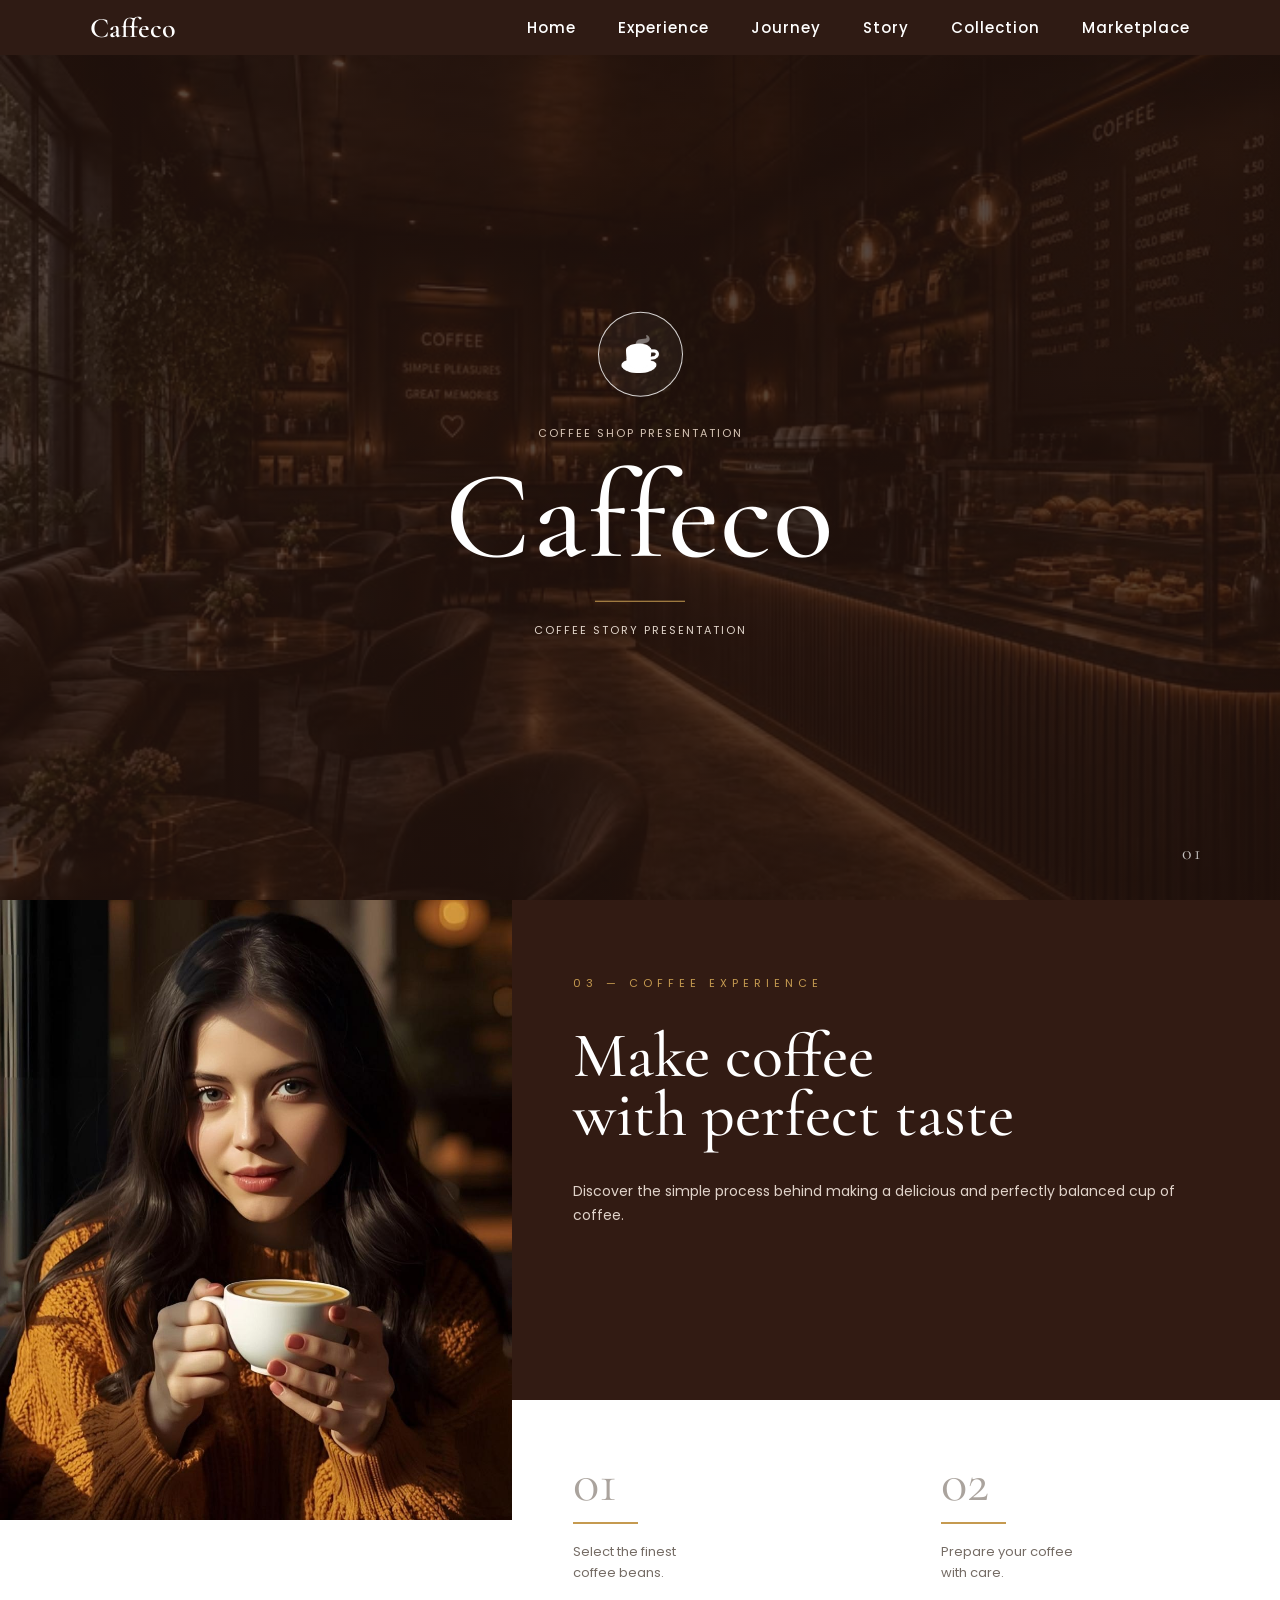
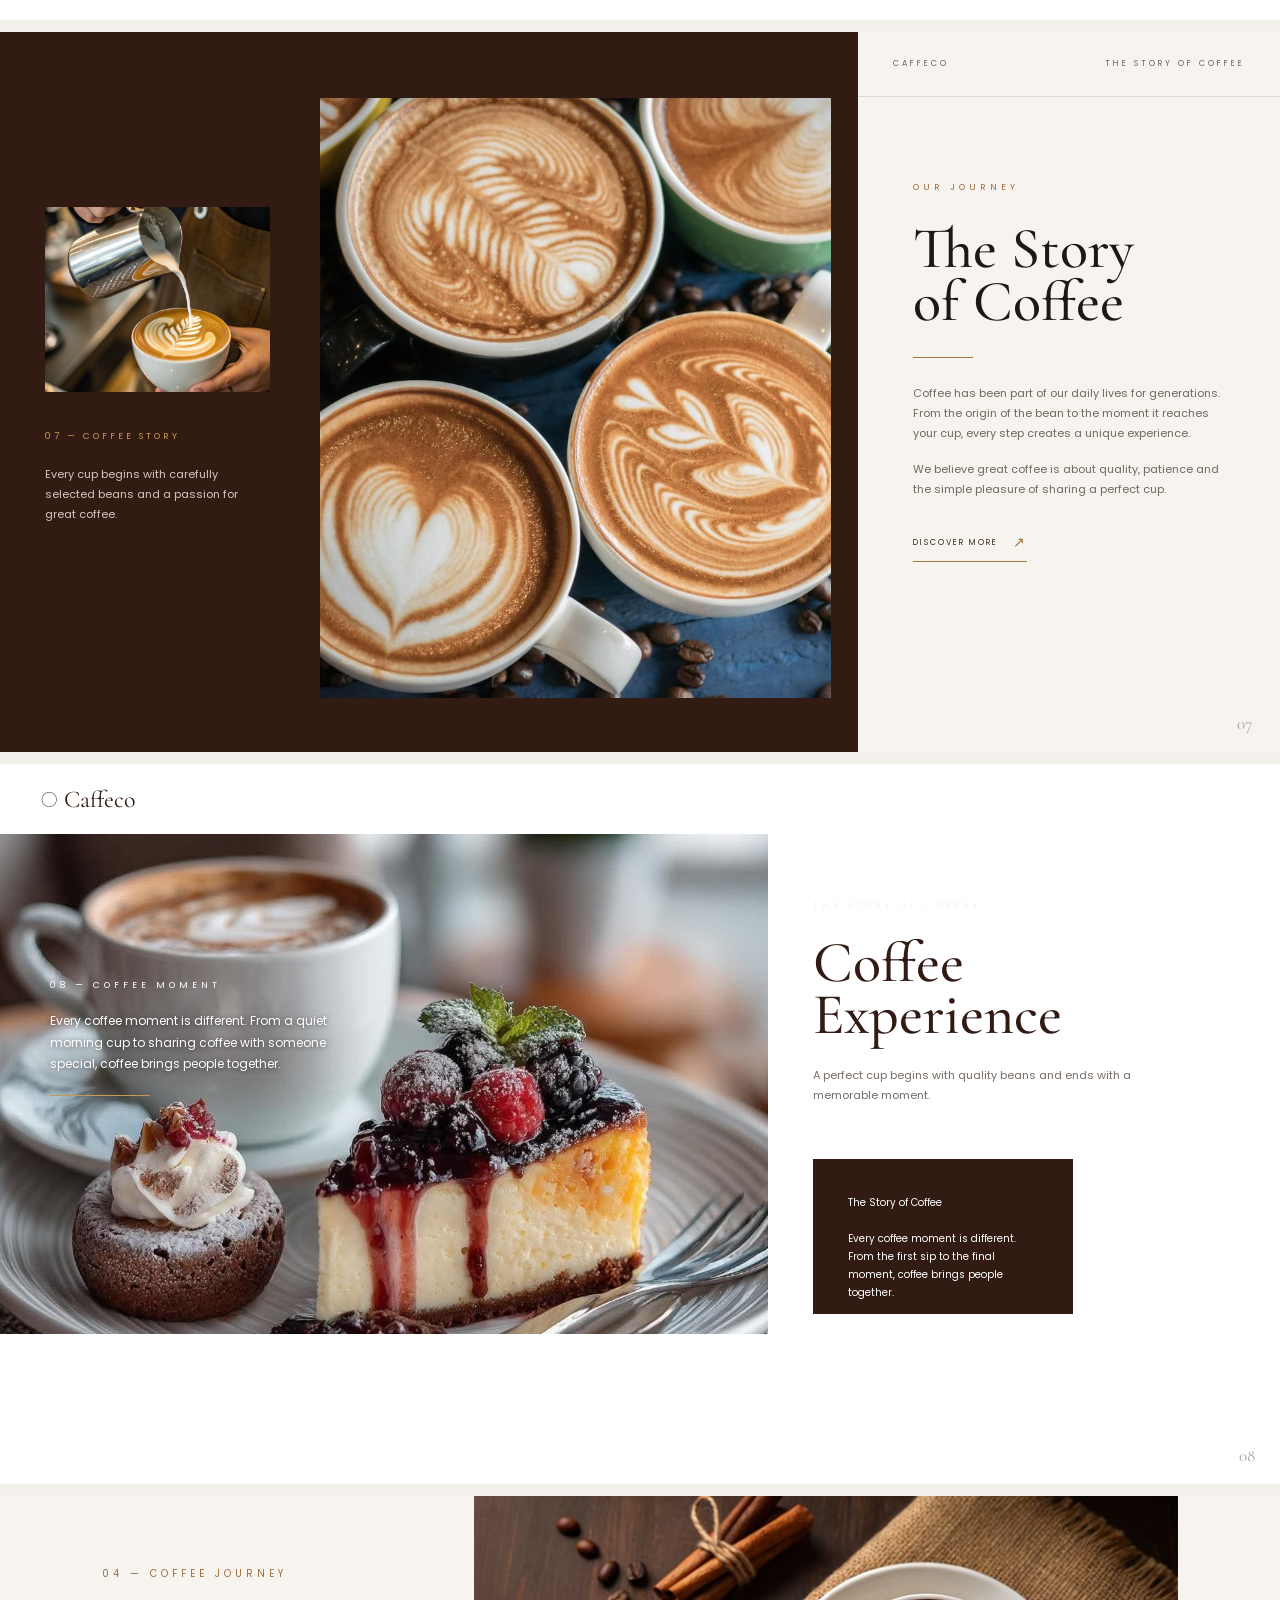
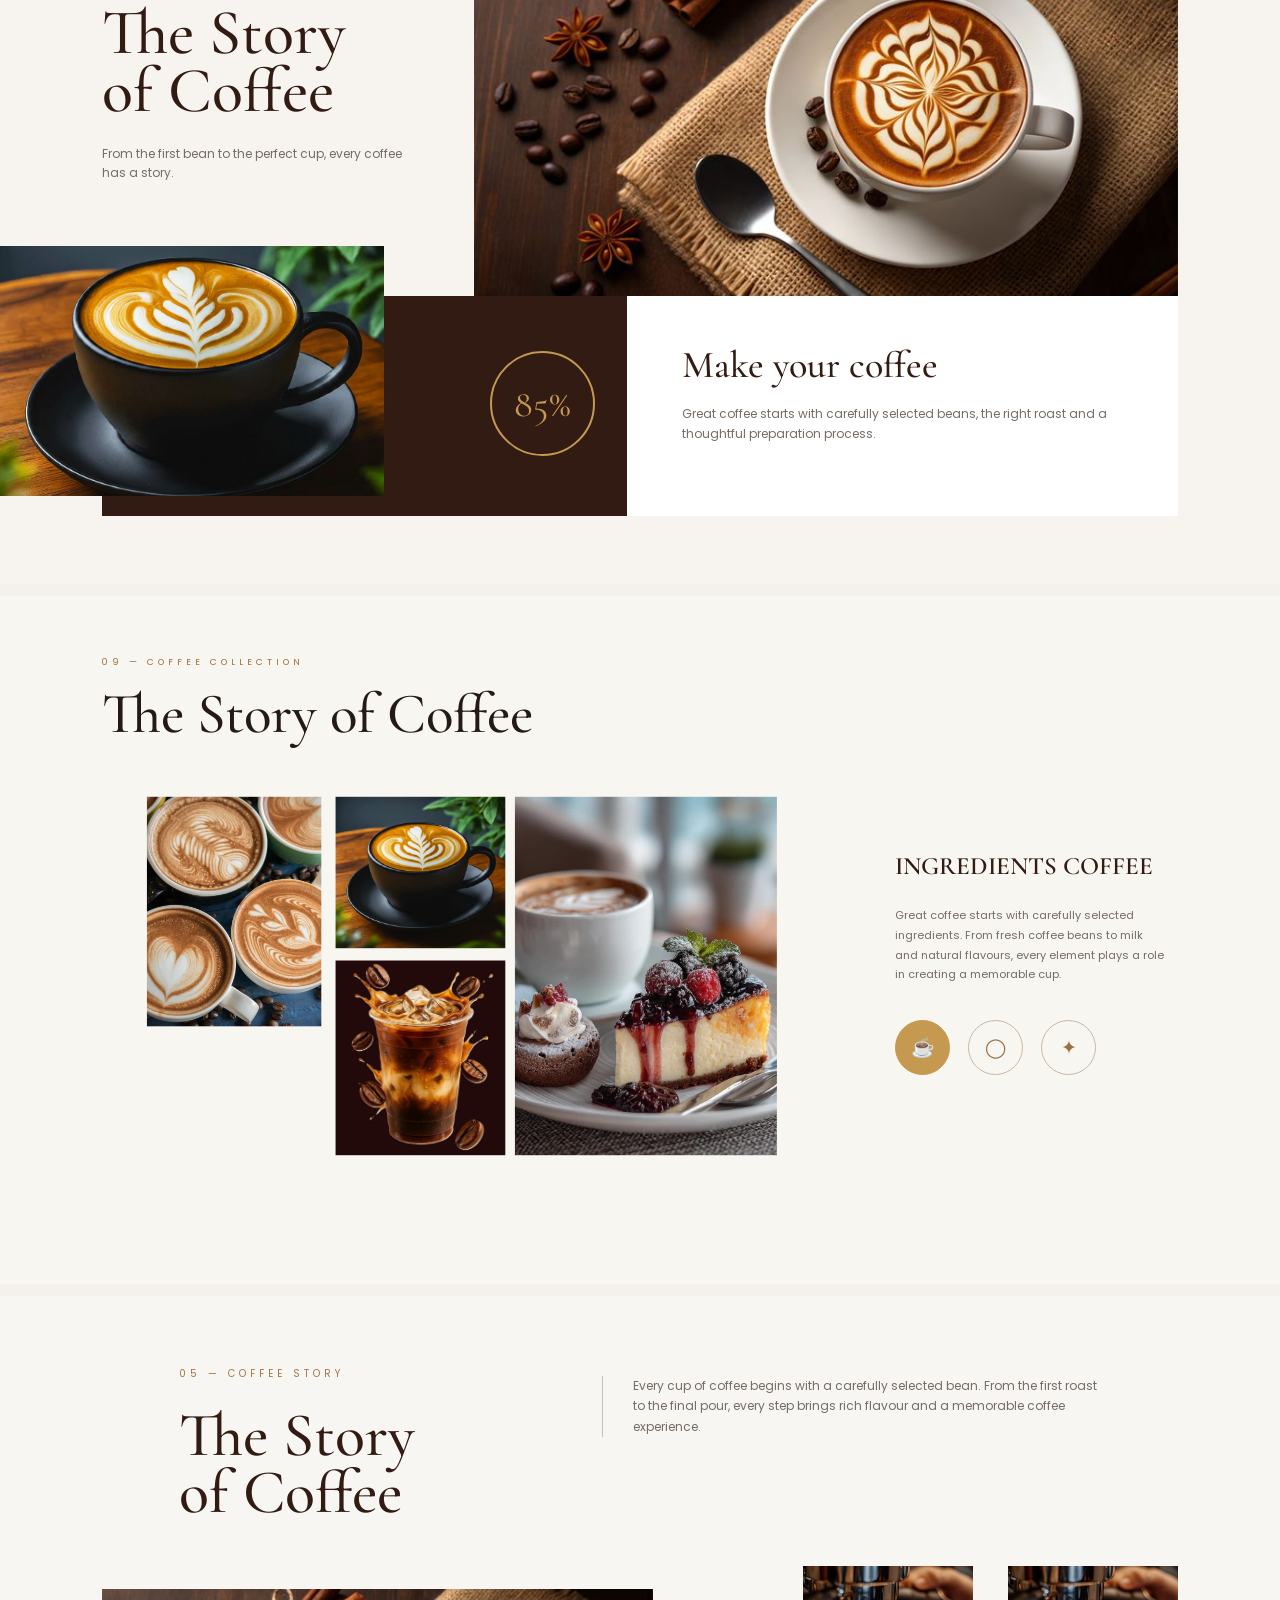
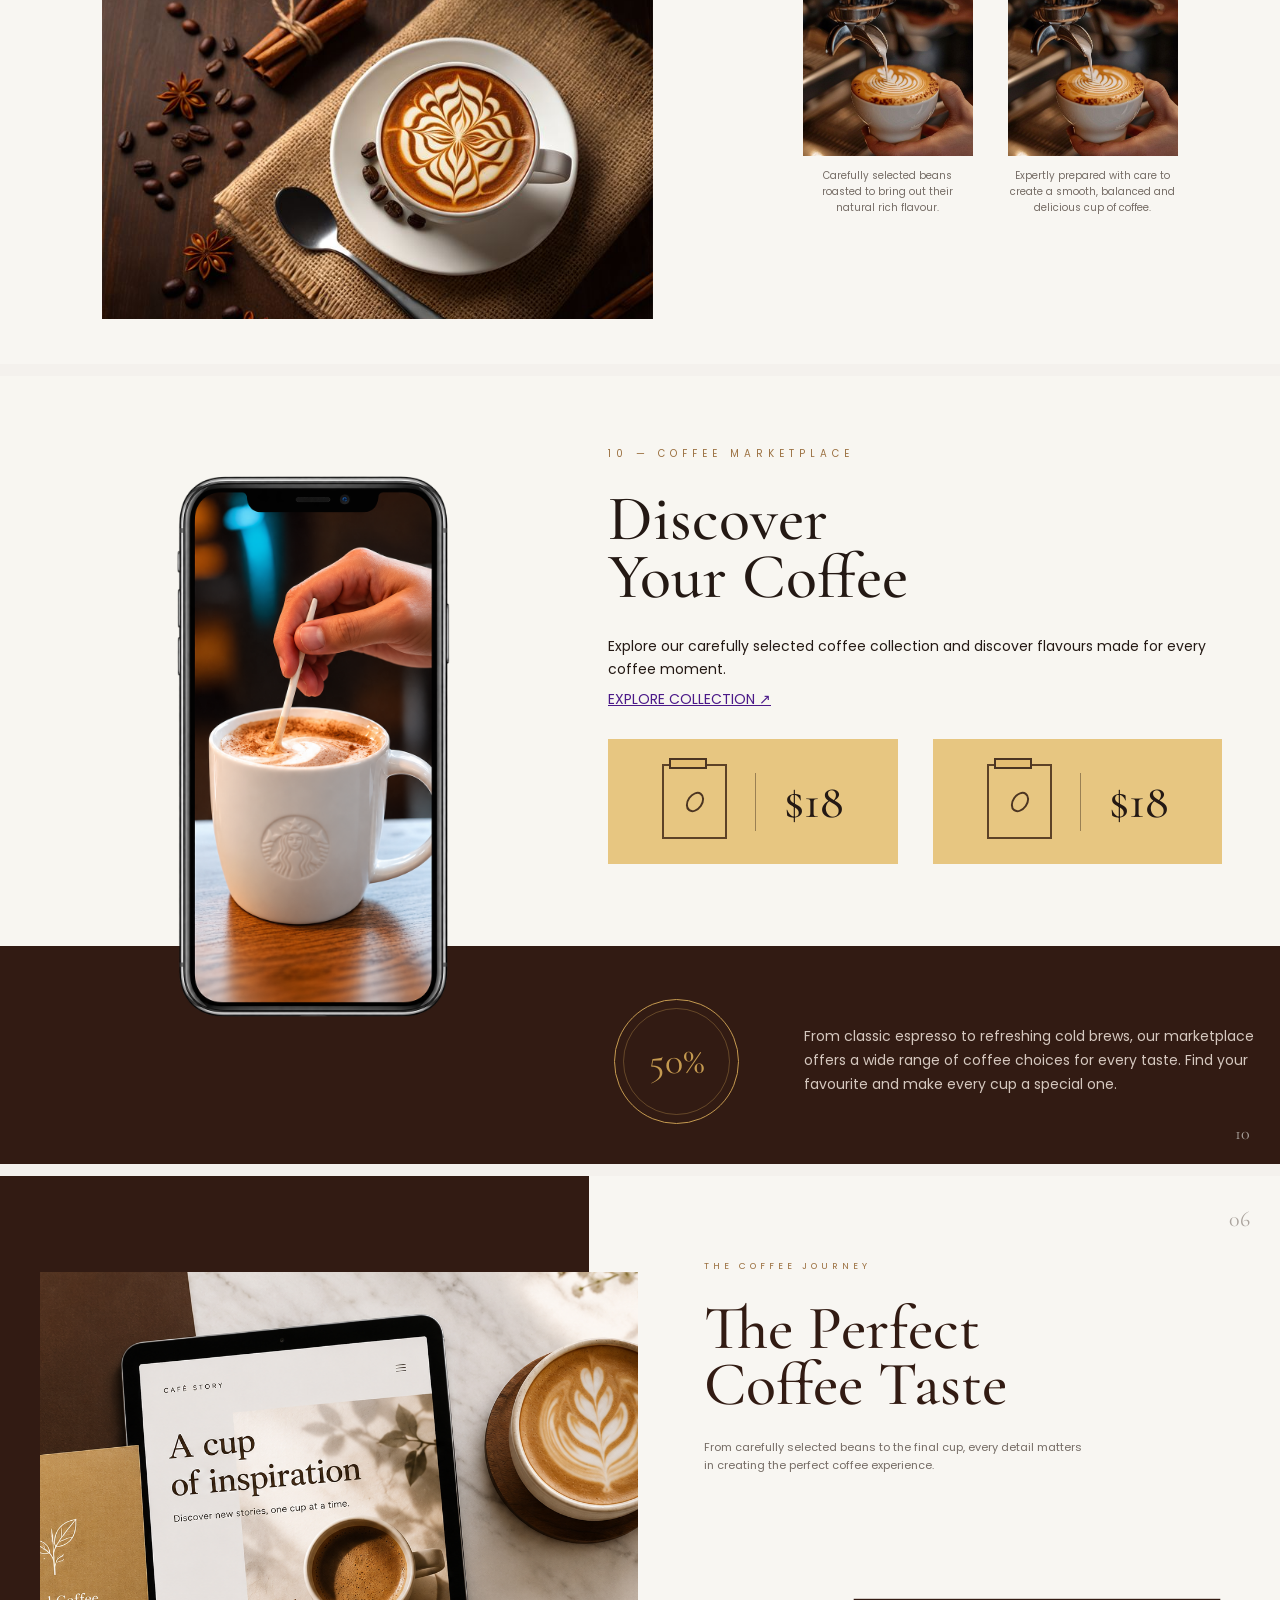
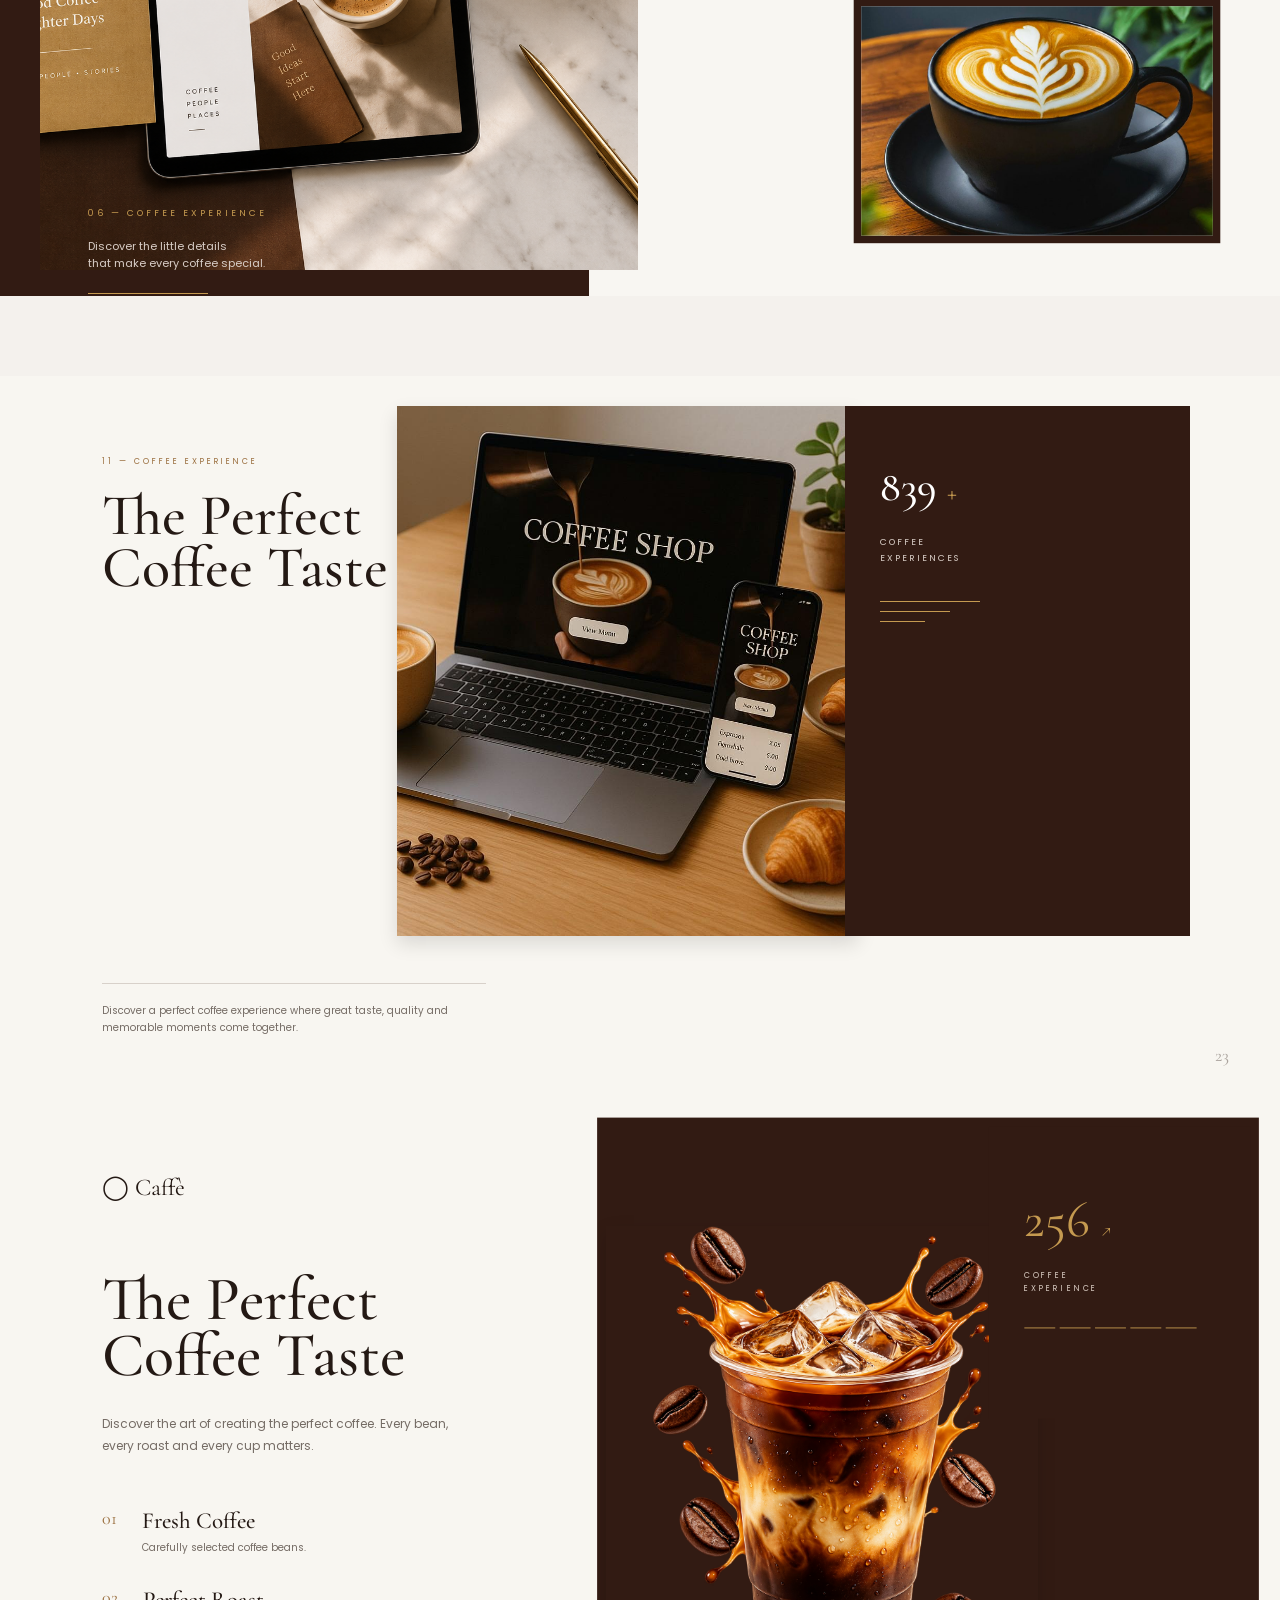
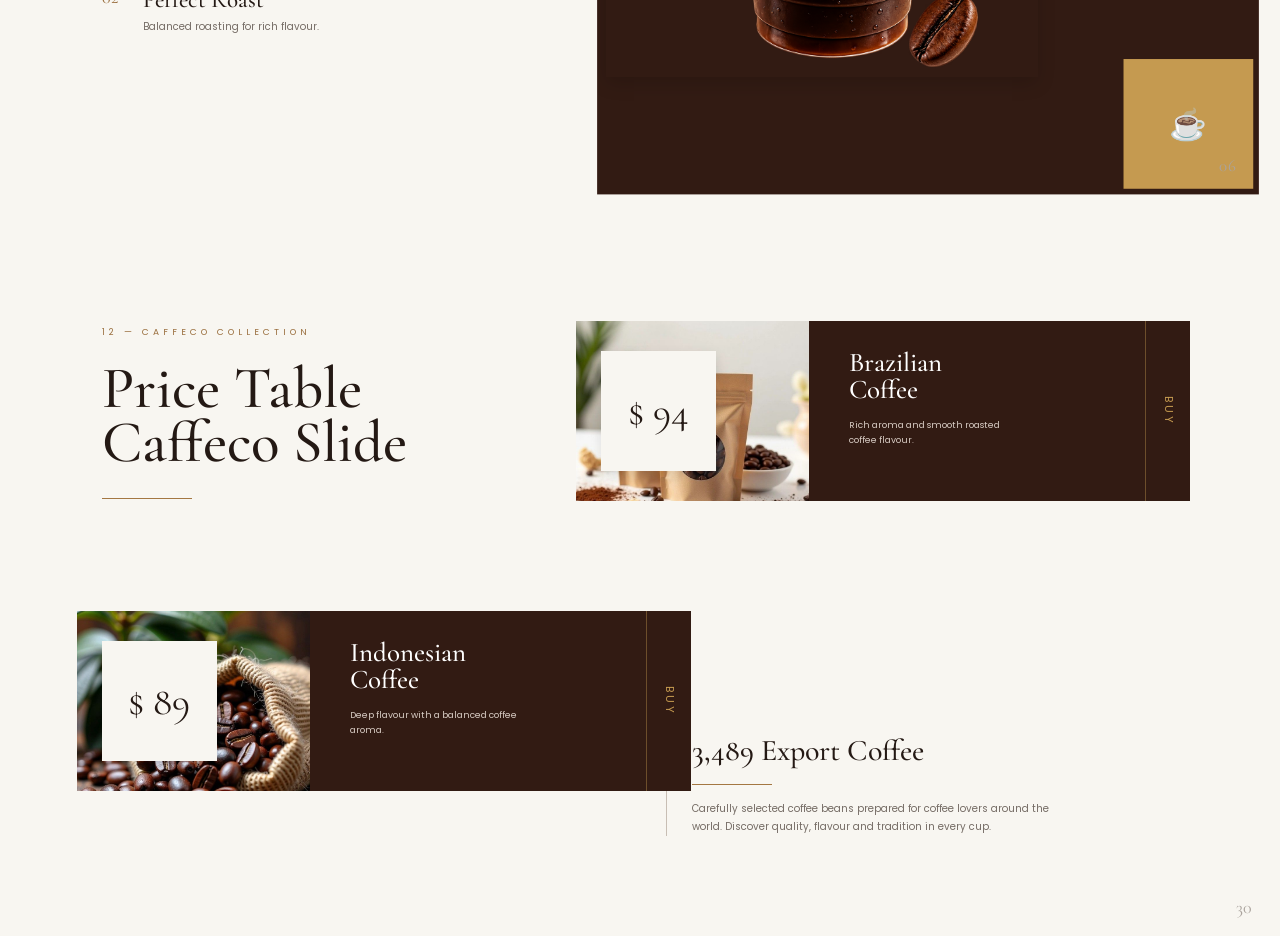
==== commit 11804265: "Update Caffeco single-page UI and navigation" ====
--- a/index.html
+++ b/index.html
@@ -17,41 +17,45 @@
 
 <body>
 
-    <!-- ================= NAVBAR ================= -->
-
-    <nav class="navbar">
-
-        <a href="index.html" class="nav-logo">
-            Caffeco
-        </a>
-
-        <button class="menu-toggle" id="menuToggle">
-            ☰
-        </button>
-
-        <div class="nav-links" id="nav">
-
-            <a href="index.html">Home</a>
-
-            <a href="story.html">Story</a>
-
-            <a href="experience.html">Experience</a>
-
-            <a href="journey.html">Journey</a>
-
-            <a href="collection.html">Collection</a>
-
-            <a href="marketplace.html">Marketplace</a>
-
-        </div>
-
-    </nav>
-
-
-    <!-- ================= SECTION 1 — HOME / COVER ================= -->
+<!-- ================= NAVBAR ================= -->
+
+<nav class="navbar">
+
+    <a href="#home" class="nav-logo">
+        Caffeco
+    </a>
+
+    <button class="menu-toggle" id="menuToggle">
+        ☰
+    </button>
+
+    <div class="nav-links" id="nav">
+
+        <a href="#home">Home</a>
+
+        <a href="#experience">Experience</a>
+
+        <a href="#journey">Journey</a>
+
+        <a href="#story">Story</a>
+
+        <a href="#collection">Collection</a>
+
+        <a href="#marketplace">Marketplace</a>
+
+    </div>
+
+</nav>
+
+
+<!-- =====================================================
+     PAGE 01 — HOME
+===================================================== -->
+
 <section class="cover" id="home">
 
-    <img src="images/hero-coffee.jpg" alt="Caffeco Coffee Shop">
+    <img src="images/hero-coffee.jpg"
+         alt="Caffeco Coffee Shop">
 
     <div class="cover-overlay"></div>
 
@@ -61,9 +65,13 @@
             <span>☕</span>
         </div>
 
-        <p class="cover-small-title">COFFEE SHOP PRESENTATION</p>
-
-        <h1>Caffeco</h1>
+        <p class="cover-small-title">
+            COFFEE SHOP PRESENTATION
+        </p>
+
+        <h1>
+            Caffeco
+        </h1>
 
         <div class="cover-line"></div>
 
@@ -80,88 +88,951 @@
 </section>
 
 
-    <!-- ================= SECTION 2 — COFFEE EXPERIENCE ================= -->
-
-    <section class="coffee-experience">
-
-        <!-- Left Image -->
-
-        <div class="experience-image">
-
-            <img src="images/coffee-person.jpg"
-                 alt="Person enjoying coffee">
-
-        </div>
-
-
-        <!-- Right Side -->
-
-        <div class="experience-content">
-
-            <!-- Brown Top -->
-
-            <div class="experience-top">
-
-                <p class="experience-number">
-                    03 — COFFEE EXPERIENCE
+<!-- =====================================================
+     PAGE 06 — COFFEE EXPERIENCE
+===================================================== -->
+
+<section class="coffee-experience" id="experience">
+
+    <div class="experience-image">
+
+        <img src="images/coffee-person.jpg"
+             alt="Person enjoying coffee">
+
+    </div>
+
+    <div class="experience-content">
+
+        <div class="experience-top">
+
+            <p class="experience-number">
+                03 — COFFEE EXPERIENCE
+            </p>
+
+            <h2>
+                Make coffee<br>
+                with perfect taste
+            </h2>
+
+            <p class="experience-text">
+                Discover the simple process behind making
+                a delicious and perfectly balanced cup of coffee.
+            </p>
+
+        </div>
+
+        <div class="experience-bottom">
+
+            <div class="experience-step">
+
+                <span>01</span>
+
+                <p>
+                    Select the finest<br>
+                    coffee beans.
                 </p>
 
-                <h2>
-                    Make coffee<br>
-                    with perfect taste
-                </h2>
-
-                <p class="experience-text">
-                    Discover the simple process behind making
-                    a delicious and perfectly balanced cup of coffee.
+            </div>
+
+            <div class="experience-step">
+
+                <span>02</span>
+
+                <p>
+                    Prepare your coffee<br>
+                    with care.
                 </p>
 
             </div>
 
-
-            <!-- White Bottom -->
-
-            <div class="experience-bottom">
-
-                <div class="experience-step">
-
-                    <span>01</span>
-
-                    <p>
-                        Select the finest<br>
-                        coffee beans.
-                    </p>
-
+            <div class="experience-arrow">
+                →
+            </div>
+
+        </div>
+
+    </div>
+
+</section>
+
+
+<!-- =====================================================
+     PAGE 07 — STORY OF COFFEE
+===================================================== -->
+
+<section class="coffee-story-section" id="journey">
+
+    <div class="story7-left">
+
+        <div class="story7-small-image">
+
+            <img src="images/coffee-making.jpg"
+                 alt="Coffee preparation">
+
+        </div>
+
+        <div class="story7-left-content">
+
+            <span class="story7-number">
+                07 — COFFEE STORY
+            </span>
+
+            <p>
+                Every cup begins with carefully
+                selected beans and a passion
+                for great coffee.
+            </p>
+
+        </div>
+
+    </div>
+
+
+    <div class="story7-main-image">
+
+        <img src="images/coffee-cups.jpg"
+             alt="Coffee cups">
+
+    </div>
+
+
+    <div class="story7-right">
+
+        <div class="story7-top">
+
+            <span>CAFFECO</span>
+
+            <span>THE STORY OF COFFEE</span>
+
+        </div>
+
+        <div class="story7-content">
+
+            <span class="story7-label">
+                OUR JOURNEY
+            </span>
+
+            <h2>
+                The Story<br>
+                of Coffee
+            </h2>
+
+            <div class="story7-divider"></div>
+
+            <p>
+                Coffee has been part of our daily
+                lives for generations. From the
+                origin of the bean to the moment
+                it reaches your cup, every step
+                creates a unique experience.
+            </p>
+
+            <p>
+                We believe great coffee is about
+                quality, patience and the simple
+                pleasure of sharing a perfect cup.
+            </p>
+
+            <a href="#" class="story7-link">
+                DISCOVER MORE
+                <span>↗</span>
+            </a>
+
+        </div>
+
+        <div class="story7-page-number">
+            07
+        </div>
+
+    </div>
+
+</section>
+
+
+<!-- =====================================================
+     PAGE 08 — COFFEE MOMENT
+===================================================== -->
+
+<section class="coffee-moment-section">
+
+    <div class="moment-left">
+
+        <span class="moment-label">
+            08 — COFFEE MOMENT
+        </span>
+
+        <h2>
+            The Story<br>
+            of Coffee
+        </h2>
+
+        <p class="moment-description">
+            Every coffee moment is different.
+            From a quiet morning cup to sharing
+            coffee with someone special, coffee
+            brings people together.
+        </p>
+
+        <div class="moment-line"></div>
+
+    </div>
+
+
+    <div class="moment-image">
+
+        <img src="images/coffee-food.jpg"
+             alt="Coffee and food">
+
+    </div>
+
+
+    <div class="moment-info">
+
+        <div class="moment-circle">
+            85%
+        </div>
+
+        <h3>
+            Coffee<br>
+            Experience
+        </h3>
+
+        <p>
+            A perfect cup begins with
+            quality beans and ends
+            with a memorable moment.
+        </p>
+
+        <a href="#" class="moment-button">
+            EXPLORE
+            <span>↗</span>
+        </a>
+
+    </div>
+
+
+    <div class="moment-bottom">
+
+        <div class="moment-small-image">
+
+            <img src="images/latte-cup.jpg"
+                 alt="Latte coffee">
+
+        </div>
+
+        <div class="moment-bottom-text">
+
+            <span>COFFEE CULTURE</span>
+
+            <p>
+                Discover the taste, aroma and
+                tradition behind every cup.
+            </p>
+
+        </div>
+
+    </div>
+
+
+    <div class="moment-page-number">
+        08
+    </div>
+
+</section>
+
+
+<!-- =====================================================
+     PAGE 10 — COFFEE JOURNEY / STORY
+===================================================== -->
+
+<section class="story-section" id="story">
+
+    <div class="story-heading">
+
+        <p class="story-label">
+            04 — COFFEE JOURNEY
+        </p>
+
+        <h2>
+            The Story<br>
+            of Coffee
+        </h2>
+
+        <p class="story-line">
+            From the first bean to the perfect cup,
+            every coffee has a story.
+        </p>
+
+    </div>
+
+
+    <div class="story-top-image">
+
+        <img src="images/lattee.jpg"
+             alt="coffee">
+
+    </div>
+
+
+    <div class="story-bottom-image">
+
+        <img src="images/latte-cup.jpg"
+             alt="Latte coffee">
+
+    </div>
+
+
+    <div class="story-info">
+
+        <div class="story-percent">
+            85%
+        </div>
+
+    </div>
+
+
+    <div class="story-text">
+
+        <h3>
+            Make your coffee
+        </h3>
+
+        <p>
+            Great coffee starts with carefully selected
+            beans, the right roast and a thoughtful
+            preparation process.
+        </p>
+
+    </div>
+
+</section>
+
+
+<!-- =====================================================
+     PAGE 13 — COFFEE COLLECTION
+===================================================== -->
+
+<section class="ingredients-section" id="collection">
+
+    <div class="ingredients-heading">
+
+        <span>
+            09 — COFFEE COLLECTION
+        </span>
+
+        <h2>
+            The Story of Coffee
+        </h2>
+
+    </div>
+
+
+    <div class="ingredients-gallery">
+
+        <div class="ingredient-img ingredient-img-one">
+
+            <img src="images/coffee-cups.jpg"
+                 alt="Coffee cup">
+
+        </div>
+
+
+        <div class="ingredient-img ingredient-img-two">
+
+            <img src="images/latte-cup.jpg"
+                 alt="Latte coffee">
+
+        </div>
+
+
+        <div class="ingredient-img ingredient-img-three">
+
+            <img src="images/coffee-test.jpg"
+                 alt="Coffee drink">
+
+        </div>
+
+
+        <div class="ingredient-img ingredient-img-four">
+
+            <img src="images/coffee-food.jpg"
+                 alt="Coffee and food">
+
+        </div>
+
+    </div>
+
+
+    <div class="ingredients-info">
+
+        <span class="ingredients-label">
+            INGREDIENTS COFFEE
+        </span>
+
+        <p>
+            Great coffee starts with carefully
+            selected ingredients. From fresh
+            coffee beans to milk and natural
+            flavours, every element plays a role
+            in creating a memorable cup.
+        </p>
+
+
+        <div class="ingredient-icons">
+
+            <div class="ingredient-icon">
+                <span>☕</span>
+            </div>
+
+            <div class="ingredient-icon">
+                <span>◯</span>
+            </div>
+
+            <div class="ingredient-icon">
+                <span>✦</span>
+            </div>
+
+        </div>
+
+    </div>
+
+</section>
+
+
+<!-- =====================================================
+     PAGE 16 — COFFEE STORY
+===================================================== -->
+
+<section class="coffee-story-2">
+
+    <div class="story2-heading">
+
+        <p class="story2-label">
+            05 — COFFEE STORY
+        </p>
+
+        <h2>
+            The Story<br>
+            of Coffee
+        </h2>
+
+    </div>
+
+
+    <div class="story2-description">
+
+        <p>
+            Every cup of coffee begins with a carefully selected bean.
+            From the first roast to the final pour, every step brings
+            rich flavour and a memorable coffee experience.
+        </p>
+
+    </div>
+
+
+    <div class="story2-main-image">
+
+        <img src="images/lattee.jpg"
+             alt="Coffee cups">
+
+    </div>
+
+
+    <div class="story2-small-image story2-small-one">
+
+        <img src="images/coffee-making1.jpg"
+             alt="Coffee preparation">
+
+        <p>
+            Carefully selected beans
+            roasted to bring out
+            their natural rich flavour.
+        </p>
+
+    </div>
+
+
+    <div class="story2-small-image story2-small-two">
+
+        <img src="images/coffee-making1.jpg"
+             alt="Coffee making">
+
+        <p>
+            Expertly prepared with care
+            to create a smooth, balanced
+            and delicious cup of coffee.
+        </p>
+
+    </div>
+
+</section>
+
+
+<!-- =====================================================
+     PAGE 18 — MARKETPLACE
+===================================================== -->
+
+<section class="marketplace-section" id="marketplace">
+
+    <div class="marketplace-image">
+
+        <img src="images/coffee-mobile.png"
+             alt="Coffee product">
+
+    </div>
+
+
+    <div class="marketplace-content">
+
+        <span class="marketplace-label">
+            10 — COFFEE MARKETPLACE
+        </span>
+
+        <h2>
+            Discover<br>
+            Your Coffee
+        </h2>
+
+        <p class="marketplace-description">
+            Explore our carefully selected coffee collection and discover
+            flavours made for every coffee moment.
+        </p>
+
+        <a href="#" class="marketplace-button">
+            EXPLORE COLLECTION ↗
+        </a>
+
+
+        <div class="marketplace-products">
+
+            <div class="marketplace-product">
+
+                <div class="product-icon">
+                    <span>◉</span>
                 </div>
 
-
-                <div class="experience-step">
-
-                    <span>02</span>
-
-                    <p>
-                        Prepare your coffee<br>
-                        with care.
-                    </p>
-
+                <div class="product-divider"></div>
+
+                <strong>$18</strong>
+
+            </div>
+
+
+            <div class="marketplace-product">
+
+                <div class="product-icon">
+                    <span>◉</span>
                 </div>
 
-
-                <div class="experience-arrow">
-                    →
-                </div>
-
-            </div>
-
-        </div>
-
-    </section>
-
-
-    <!-- ================= JAVASCRIPT ================= -->
-
-    <script src="script.js"></script>
+                <div class="product-divider"></div>
+
+                <strong>$18</strong>
+
+            </div>
+
+        </div>
+
+    </div>
+
+
+    <div class="marketplace-bottom">
+
+        <div class="marketplace-discount">
+            <span>50%</span>
+        </div>
+
+
+        <div class="marketplace-bottom-text">
+
+            <p>
+                From classic espresso to refreshing cold brews, our
+                marketplace offers a wide range of coffee choices
+                for every taste. Find your favourite and make every
+                cup a special one.
+            </p>
+
+        </div>
+
+    </div>
+
+
+    <div class="marketplace-page-number">
+        10
+    </div>
+
+</section>
+
+
+<!-- =====================================================
+     PAGE 22 — PERFECT COFFEE
+===================================================== -->
+
+<section class="perfect-coffee">
+
+    <div class="perfect-left">
+
+        <div class="perfect-tablet">
+
+            <img src="images/coffee-tablet.jpg"
+                 alt="Coffee and tablet">
+
+        </div>
+
+
+        <div class="perfect-small-text">
+
+            <span>
+                06 — COFFEE EXPERIENCE
+            </span>
+
+            <p>
+                Discover the little details<br>
+                that make every coffee special.
+            </p>
+
+            <div class="small-line"></div>
+
+        </div>
+
+    </div>
+
+
+    <div class="perfect-right">
+
+        <div class="perfect-heading">
+
+            <span>
+                THE COFFEE JOURNEY
+            </span>
+
+            <h2>
+                The Perfect<br>
+                Coffee Taste
+            </h2>
+
+            <p>
+                From carefully selected beans to the final
+                cup, every detail matters in creating the
+                perfect coffee experience.
+            </p>
+
+        </div>
+
+
+        <div class="perfect-bottom-image">
+
+            <img src="images/latte-cup.jpg"
+                 alt="Perfect coffee">
+
+        </div>
+
+
+        <div class="perfect-number">
+            06
+        </div>
+
+    </div>
+
+</section>
+
+
+<!-- =====================================================
+     PAGE 23 — PERFECT COFFEE TASTE
+===================================================== -->
+
+<section class="perfect-taste-2">
+
+    <div class="taste2-heading">
+
+        <span>
+            11 — COFFEE EXPERIENCE
+        </span>
+
+        <h2>
+            The Perfect<br>
+            Coffee Taste
+        </h2>
+
+    </div>
+
+
+    <div class="taste2-main-image">
+
+        <img src="images/coffee-laptop.jpg"
+             alt="Perfect coffee experience">
+
+    </div>
+
+
+    <div class="taste2-info">
+
+        <strong>
+            839 <span>+</span>
+        </strong>
+
+        <p>
+            COFFEE<br>
+            EXPERIENCES
+        </p>
+
+        <div class="taste2-lines">
+
+            <span></span>
+            <span></span>
+            <span></span>
+
+        </div>
+
+    </div>
+
+
+    <div class="taste2-bottom">
+
+        <p>
+            Discover a perfect coffee experience
+            where great taste, quality and memorable
+            moments come together.
+        </p>
+
+    </div>
+
+
+    <div class="taste2-page-number">
+        23
+    </div>
+
+</section>
+
+
+<!-- =====================================================
+     PAGE 25 — PERFECT COFFEE TASTE
+===================================================== -->
+
+<section class="perfect-taste">
+
+    <div class="taste-left">
+
+        <div class="taste-logo">
+            ◯ Caffè
+        </div>
+
+
+        <h2>
+            The Perfect<br>
+            Coffee Taste
+        </h2>
+
+
+        <p class="taste-description">
+            Discover the art of creating the perfect coffee.
+            Every bean, every roast and every cup matters.
+        </p>
+
+
+        <div class="taste-feature">
+
+            <span>01</span>
+
+            <div>
+
+                <h4>
+                    Fresh Coffee
+                </h4>
+
+                <p>
+                    Carefully selected coffee beans.
+                </p>
+
+            </div>
+
+        </div>
+
+
+        <div class="taste-feature">
+
+            <span>02</span>
+
+            <div>
+
+                <h4>
+                    Perfect Roast
+                </h4>
+
+                <p>
+                    Balanced roasting for rich flavour.
+                </p>
+
+            </div>
+
+        </div>
+
+    </div>
+
+
+    <div class="taste-right">
+
+        <div class="taste-brown-box">
+
+            <div class="taste-number">
+                256 <span>↗</span>
+            </div>
+
+            <p>
+                COFFEE<br>
+                EXPERIENCE
+            </p>
+
+            <div class="taste-lines">
+
+                <span></span>
+                <span></span>
+                <span></span>
+                <span></span>
+                <span></span>
+
+            </div>
+
+        </div>
+
+
+        <div class="taste-main-image">
+
+            <img src="images/coffee-testt.jpg"
+                 alt="Perfect coffee taste">
+
+        </div>
+
+
+        <div class="taste-gold-box">
+            ☕
+        </div>
+
+
+        <div class="taste-page-number">
+            06
+        </div>
+
+    </div>
+
+</section>
+
+
+<!-- =====================================================
+     PAGE 30 — PRICE TABLE
+===================================================== -->
+
+<section class="price-table-section">
+
+    <div class="price-heading">
+
+        <span>
+            12 — CAFFECO COLLECTION
+        </span>
+
+        <h2>
+            Price Table<br>
+            Caffeco Slide
+        </h2>
+
+        <div class="price-heading-line"></div>
+
+    </div>
+
+
+    <div class="price-product price-product-top">
+
+        <div class="price-product-image">
+
+            <img src="images/coffee-product.jpg"
+                 alt="Brazilian coffee">
+
+        </div>
+
+        <div class="price-box">
+            $ 94
+        </div>
+
+        <div class="price-product-info">
+
+            <h3>
+                Brazilian<br>
+                Coffee
+            </h3>
+
+            <p>
+                Rich aroma and smooth
+                roasted coffee flavour.
+            </p>
+
+        </div>
+
+        <div class="buy-text">
+            BUY
+        </div>
+
+    </div>
+
+
+    <div class="price-product price-product-bottom">
+
+        <div class="price-product-image">
+
+            <img src="images/coffee-beans.jpg"
+                 alt="Indonesian coffee">
+
+        </div>
+
+        <div class="price-box">
+            $ 89
+        </div>
+
+        <div class="price-product-info">
+
+            <h3>
+                Indonesian<br>
+                Coffee
+            </h3>
+
+            <p>
+                Deep flavour with a
+                balanced coffee aroma.
+            </p>
+
+        </div>
+
+        <div class="buy-text">
+            BUY
+        </div>
+
+    </div>
+
+
+    <div class="export-coffee">
+
+        <h3>
+            3,489 Export Coffee
+        </h3>
+
+        <div class="export-line"></div>
+
+        <p>
+            Carefully selected coffee beans
+            prepared for coffee lovers around
+            the world. Discover quality,
+            flavour and tradition in every cup.
+        </p>
+
+    </div>
+
+
+    <div class="price-page-number">
+        30
+    </div>
+
+</section>
+
+
+<script src="script.js"></script>
 
 </body>
-
 </html>
--- a/style.css
+++ b/style.css
@@ -21,9 +21,9 @@
     display:flex;
     justify-content:space-between;
     align-items:center;
-    background:rgba(45,23,16,.88);
+    background:rgba(245, 245, 245, 0.88);
     backdrop-filter: blur(8px);
-    z-index:999;
+    z-index: index 500;;
 }
 
 .nav-logo{
@@ -71,7 +71,7 @@
         position:absolute;
         top:80px;
         right:7%;
-        width:220px;
+        width: 220px;px;
         background:#2d1710;
         flex-direction:column;
         padding:20px;
@@ -92,7 +92,7 @@
     height: 100vh;
     position: relative;
     overflow: hidden;
-    background: #2d1710;
+    background: #f8f7f6;
 }
 
 .cover img {
@@ -104,7 +104,7 @@
 .cover-overlay {
     position: absolute;
     inset: 0;
-    background: rgba(35, 17, 11, 0.55);
+    background: rgba(245, 245, 245, 0.55);
 }
 
 .cover-content {
@@ -5102,64 +5102,600 @@
     }
 }
 /* ======================================
-   FINAL FIX — EXPORT COFFEE BESIDE CARD
+   NAVBAR — REMOVE BROWN BACKGROUND
 ====================================== */
 
-@media (min-width: 801px) {
-
-    .export-coffee {
+.navbar {
+    background: transparent !important;
+    box-shadow: none !important;
+}
+
+.nav-logo,
+.nav-links a {
+    color: #ffffff !important;
+}
+/* =========================================
+   NAVBAR — TRANSPARENT
+   REMOVE ALL BACKGROUND
+========================================= */
+
+.navbar {
+    background: transparent !important;
+    background-color: transparent !important;
+    box-shadow: none !important;
+    border: none !important;
+    backdrop-filter: none !important;
+    -webkit-backdrop-filter: none !important;
+}
+
+.navbar::before,
+.navbar::after {
+    display: none !important;
+    background: transparent !important;
+}
+
+.nav-logo,
+.nav-links a {
+    background: transparent !important;
+}
+.nav-logo,
+.nav-links a {
+    color: #ffffff !important;
+}
+/* =========================================
+   HAMBURGER MENU
+========================================= */
+
+.menu-toggle {
+    display: none;
+    background: transparent;
+    border: none;
+    color: #ffffff;
+    font-size: 28px;
+    cursor: pointer;
+    padding: 5px;
+    z-index: 1001;
+}
+
+/* MOBILE MENU */
+@media (max-width: 900px) {
+
+    .menu-toggle {
+        display: block;
         position: absolute;
-
-        right: 8%;
-        top: 435px;
-
-        width: 40%;
-
-        padding-left: 35px;
-
-        border-left: 1px solid #c8beb4;
-
-        box-sizing: border-box;
-
-        z-index: 5;
-    }
-
-    .export-coffee h3 {
-        font-family: "Cormorant Garamond", serif;
-
-        font-size: 34px;
-
-        line-height: 1;
-
-        font-weight: 500;
-
-        color: #241914;
-
-        margin: 0 0 18px;
-    }
-
-    .export-line {
-        width: 80px;
-
-        height: 1px;
-
-        background: #a47742;
-
-        margin-bottom: 18px;
-    }
-
-    .export-coffee p {
-        max-width: 430px;
-
-        font-family: "Poppins", sans-serif;
-
-        font-size: 11px;
-
-        line-height: 1.8;
-
-        color: #756c65;
-
-        margin: 0;
+        right: 30px;
+        top: 22px;
+    }
+
+    .nav-links {
+        display: none;
+        position: absolute;
+        top: 70px;
+        right: 25px;
+        width: 220px;
+        background: #321b13;
+        padding: 20px 0;
+        flex-direction: column;
+        z-index: 1000;
+        box-shadow: 0 10px 30px rgba(0,0,0,0.15);
+    }
+
+    .nav-links.active {
+        display: flex;
+    }
+
+    .nav-links a {
+        display: block;
+        padding: 13px 25px;
+        color: #ffffff !important;
+        text-decoration: none;
+    }
+
+    .nav-links a:hover {
+        background: rgba(255,255,255,0.08);
+    }
+}
+/* =========================================
+   CAFFECO — SHORT BROWN NAVBAR
+========================================= */
+
+.navbar {
+    height: 55px !important;
+    min-height: 55px !important;
+    padding: 0 7% !important;
+    background: #2f1b14 !important;
+    box-shadow: none !important;
+    backdrop-filter: none !important;
+    -webkit-backdrop-filter: none !important;
+    display: flex;
+    align-items: center;
+    position: fixed;
+    top: 0;
+    left: 0;
+    width: 100%;
+    z-index: 9999;
+    box-sizing: border-box;
+}
+
+/* Logo */
+.nav-logo {
+    color: #ffffff !important;
+    font-size: 28px !important;
+    text-decoration: none;
+}
+
+/* Menu links */
+.nav-links {
+    display: flex !important;
+    align-items: center;
+    gap: 42px;
+    margin-left: auto;
+}
+
+.nav-links a {
+    color: #ffffff !important;
+    font-size: 15px;
+    text-decoration: none;
+    background: transparent !important;
+}
+
+/* Hide hamburger on desktop */
+.menu-toggle {
+    display: none !important;
+}
+
+/* =========================================
+   MOBILE
+========================================= */
+
+@media (max-width: 900px) {
+
+    .menu-toggle {
+        display: block !important;
+        position: absolute;
+        right: 30px;
+        top: 20px;
+        color: #ffffff !important;
+        background: transparent !important;
+        border: none !important;
+        font-size: 27px;
+        cursor: pointer;
+    }
+
+    .nav-links {
+        display: none !important;
+    }
+
+    .nav-links.active {
+        display: flex !important;
+        position: absolute;
+        top: 72px;
+        right: 20px;
+        width: 220px;
+        padding: 15px 0;
+        flex-direction: column;
+        align-items: stretch;
+        gap: 0;
+        background: #321b13 !important;
+    }
+
+    .nav-links.active a {
+        padding: 13px 22px;
+    }
+}
+/* =====================================================
+   FULL SCROLL WEBSITE (Cars Style)
+===================================================== */
+
+html{
+    scroll-behavior:smooth;
+}
+
+body{
+    overflow-x:hidden;
+}
+
+/* Navbar Animation */
+
+.navbar{
+    transition:.4s ease;
+    background:rgba(34,22,17,.15);
+    backdrop-filter:blur(12px);
+}
+
+.navbar.scrolled{
+    background:#2d1710;
+    box-shadow:0 10px 30px rgba(0,0,0,.15);
+}
+
+/* Logo */
+
+.nav-logo{
+    color:#fff !important;
+    font-size:32px;
+}
+
+/* Menu */
+
+.nav-links a{
+    position:relative;
+    color:#fff !important;
+    font-weight:500;
+}
+
+.nav-links a::after{
+    content:"";
+    position:absolute;
+    left:0;
+    bottom:-8px;
+    width:0%;
+    height:2px;
+    background:#c59a50;
+    transition:.35s;
+}
+
+.nav-links a:hover::after,
+.nav-links a.active::after{
+    width:100%;
+}
+
+.nav-links a.active{
+    color:#d7a553 !important;
+}
+
+/* Every section becomes fullscreen like Cars website */
+
+section{
+    scroll-margin-top:90px;
+}
+
+/* Smooth entrance */
+
+section{
+    animation:fadeUp .8s ease both;
+}
+
+@keyframes fadeUp{
+
+    from{
+        opacity:0;
+        transform:translateY(40px);
+    }
+
+    to{
+        opacity:1;
+        transform:translateY(0);
+    }
+
+}
+
+/* Better spacing between sections */
+
+.story-section,
+.coffee-story-2,
+.perfect-coffee,
+.coffee-story-section,
+.coffee-moment-section,
+.ingredients-section,
+.marketplace-section{
+    border-top:12px solid #f4f1ed;
+}
+
+/* Mobile menu */
+
+@media(max-width:768px){
+
+.navbar{
+    padding:15px 7%;
+}
+
+.nav-links{
+    top:70px;
+    right:20px;
+    width:230px;
+    background:#2d1710;
+    border-radius:12px;
+    box-shadow:0 10px 30px rgba(0,0,0,.3);
+}
+
+.nav-links a{
+    padding:10px 0;
+}
+
+}
+/* =====================================================
+   CAFFECO — SINGLE PAGE SCROLL FIX
+   Keeps existing design and layout
+===================================================== */
+
+/* Allow the complete website to scroll */
+html {
+    scroll-behavior: smooth;
+    scroll-snap-type: none;
+}
+
+body {
+    margin: 0;
+    padding: 0;
+    overflow-x: hidden;
+    overflow-y: auto;
+}
+
+/* Keep navbar above all sections */
+.navbar {
+    z-index: 9999;
+}
+
+/* Give sections their own space in the single page */
+.cover,
+.coffee-experience,
+.story-section,
+.coffee-story-2,
+.perfect-coffee,
+.perfect-taste,
+.coffee-story-section,
+.coffee-moment-section,
+.ingredients-section,
+.marketplace-section,
+.perfect-taste-2,
+.price-table-section {
+    position: relative;
+    flex-shrink: 0;
+}
+
+/* Navbar anchor offset */
+section {
+    scroll-margin-top: 70px;
+}
+
+/* =====================================================
+   NAVBAR — SINGLE PAGE LINKS
+===================================================== */
+
+.nav-links a {
+    cursor: pointer;
+}
+
+/* Mobile menu */
+@media (max-width: 768px) {
+
+    .nav-links {
+        z-index: 10000;
+    }
+
+}
+/* =====================================================
+   COFFEE STORY 2 — UI ADJUSTMENT ONLY
+   This affects ONLY the coffee-story-2 section
+===================================================== */
+
+.coffee-story-2 {
+    min-height: 680px;
+    padding: 60px 8%;
+}
+
+/* Heading */
+.coffee-story-2 .story2-heading {
+    left: 14%;
+    top: 70px;
+    width: 32%;
+}
+
+.coffee-story-2 .story2-heading h2 {
+    font-size: 62px;
+    line-height: 0.92;
+}
+
+/* Description */
+.coffee-story-2 .story2-description {
+    top: 80px;
+    left: 47%;
+    width: 39%;
+    padding-left: 30px;
+}
+
+/* Main image */
+.coffee-story-2 .story2-main-image {
+    left: 8%;
+    bottom: 45px;
+    width: 43%;
+    height: 330px;
+}
+
+/* Small images */
+.coffee-story-2 .story2-small-image {
+    width: 170px;
+}
+
+.coffee-story-2 .story2-small-image img {
+    height: 190px;
+}
+
+.coffee-story-2 .story2-small-one {
+    right: 24%;
+    top: 270px;
+}
+
+.coffee-story-2 .story2-small-two {
+    right: 8%;
+    top: 270px;
+}
+
+
+/* =====================================================
+   MOBILE — ONLY THIS SECTION
+===================================================== */
+
+@media (max-width: 800px) {
+
+    .coffee-story-2 {
+        min-height: auto;
+        padding: 50px 6%;
+    }
+
+    .coffee-story-2 .story2-heading,
+    .coffee-story-2 .story2-description,
+    .coffee-story-2 .story2-main-image,
+    .coffee-story-2 .story2-small-image {
+        position: relative;
+        left: auto;
+        right: auto;
+        top: auto;
+        bottom: auto;
+        width: 100%;
+    }
+
+    .coffee-story-2 .story2-heading {
+        margin-bottom: 25px;
+    }
+
+    .coffee-story-2 .story2-heading h2 {
+        font-size: 52px;
+    }
+
+    .coffee-story-2 .story2-description {
+        margin-bottom: 30px;
+    }
+
+    .coffee-story-2 .story2-main-image {
+        height: 330px;
+        margin-bottom: 25px;
+    }
+
+    .coffee-story-2 .story2-small-image {
+        margin-bottom: 25px;
+    }
+
+    .coffee-story-2 .story2-small-image img {
+        height: 210px;
+    }
+}
+/* =====================================================
+   COLLECTION / INGREDIENTS — UI ADJUSTMENT ONLY
+===================================================== */
+
+.ingredients-section {
+    min-height: 700px;
+    position: relative;
+    overflow: hidden;
+}
+
+.ingredients-section .ingredients-heading {
+    top: 60px;
+}
+
+.ingredients-section .ingredients-gallery {
+    transform: scale(0.92);
+    transform-origin: center;
+}
+
+.ingredients-section .ingredients-info {
+    right: 7%;
+}
+/* =====================================================
+   PAGE 22 — PERFECT COFFEE
+   UI ADJUSTMENT ONLY
+===================================================== */
+
+.perfect-coffee {
+    min-height: 700px;
+}
+
+/* Left brown area */
+.perfect-coffee .perfect-left {
+    width: 46%;
+}
+
+/* Tablet image */
+.perfect-coffee .perfect-tablet {
+    transform: scale(0.92);
+    transform-origin: center;
+}
+
+/* Small text */
+.perfect-coffee .perfect-small-text {
+    padding-left: 8%;
+}
+
+/* Right white area */
+.perfect-coffee .perfect-right {
+    width: 54%;
+}
+
+/* Heading */
+.perfect-coffee .perfect-heading {
+    padding-left: 5%;
+}
+
+/* Bottom coffee image */
+.perfect-coffee .perfect-bottom-image {
+    transform: scale(0.94);
+    transform-origin: center;
+}
+/* =====================================================
+   PAGE 25 — PERFECT COFFEE TASTE
+   UI ADJUSTMENT ONLY
+===================================================== */
+
+.perfect-taste {
+    min-height: 700px;
+    overflow: hidden;
+}
+
+/* Left content */
+.perfect-taste .taste-left {
+    padding-left: 8%;
+    padding-top: 6%;
+}
+
+/* Main right area */
+.perfect-taste .taste-right {
+    transform: scale(0.94);
+    transform-origin: center;
+}
+
+/* Main coffee image */
+.perfect-taste .taste-main-image {
+    transform: scale(0.96);
+    transform-origin: center;
+}
+
+/* Brown information box */
+.perfect-taste .taste-brown-box {
+    transform: scale(0.94);
+    transform-origin: center;
+}
+
+/* Gold coffee box */
+.perfect-taste .taste-gold-box {
+    transform: scale(0.92);
+    transform-origin: center;
+}
+
+
+/* =====================================================
+   MOBILE
+===================================================== */
+
+@media (max-width: 800px) {
+
+    .perfect-taste {
+        min-height: auto;
+    }
+
+    .perfect-taste .taste-left {
+        padding-left: 6%;
+        padding-top: 40px;
+    }
+
+    .perfect-taste .taste-right {
+        transform: none;
+    }
+
+    .perfect-taste .taste-main-image,
+    .perfect-taste .taste-brown-box,
+    .perfect-taste .taste-gold-box {
+        transform: none;
     }
 
 }
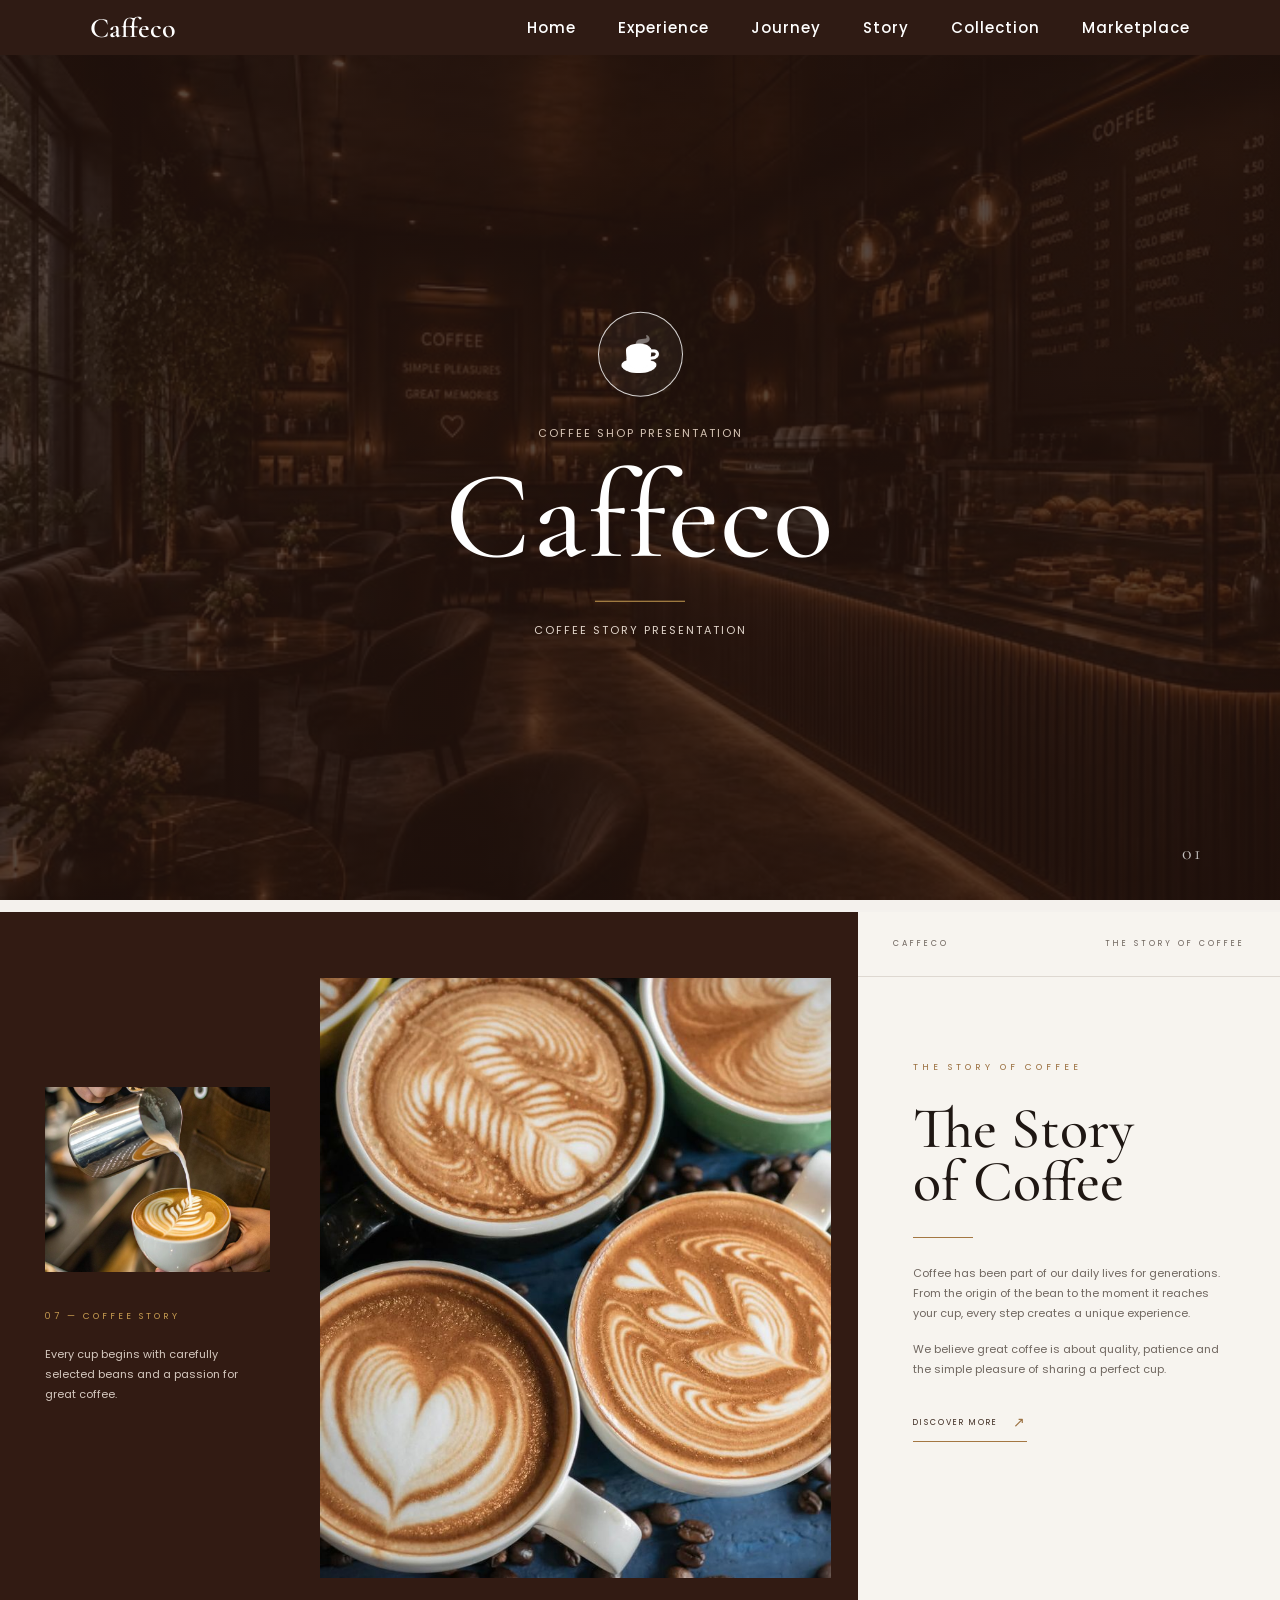
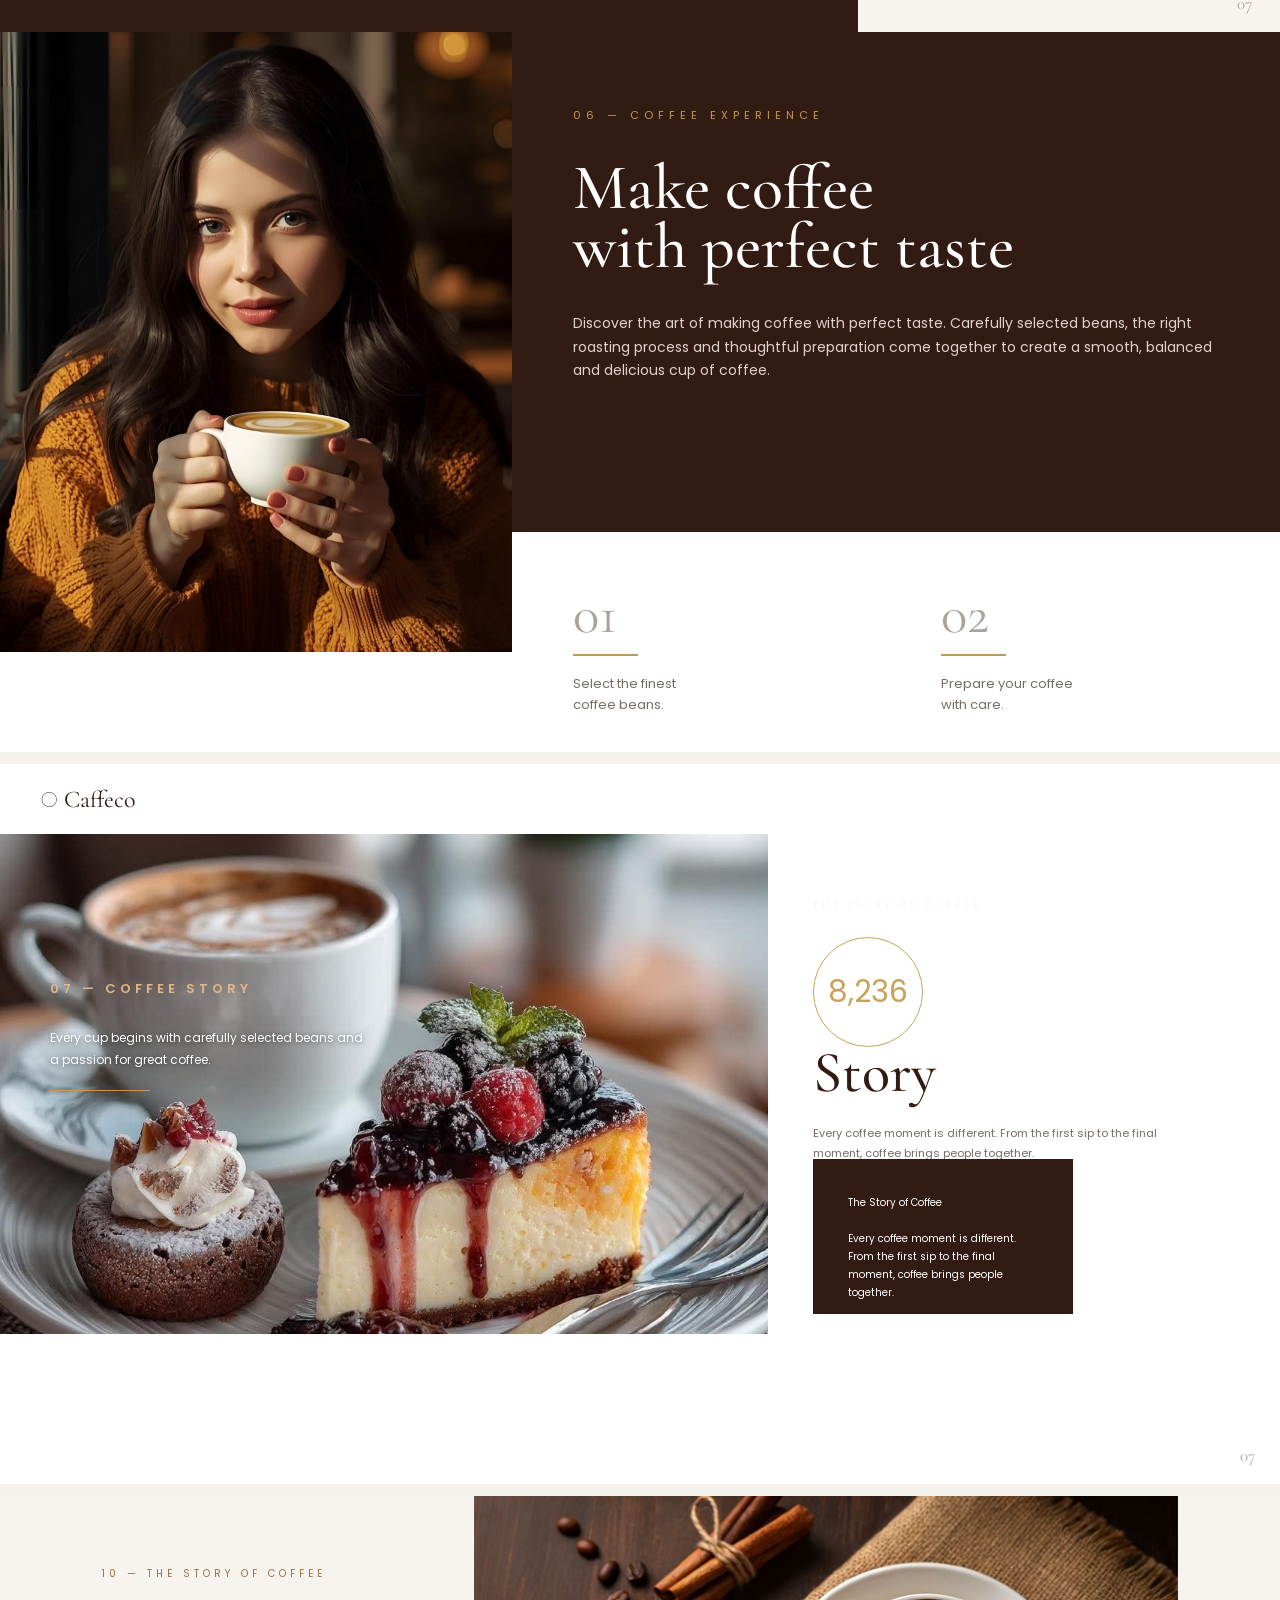
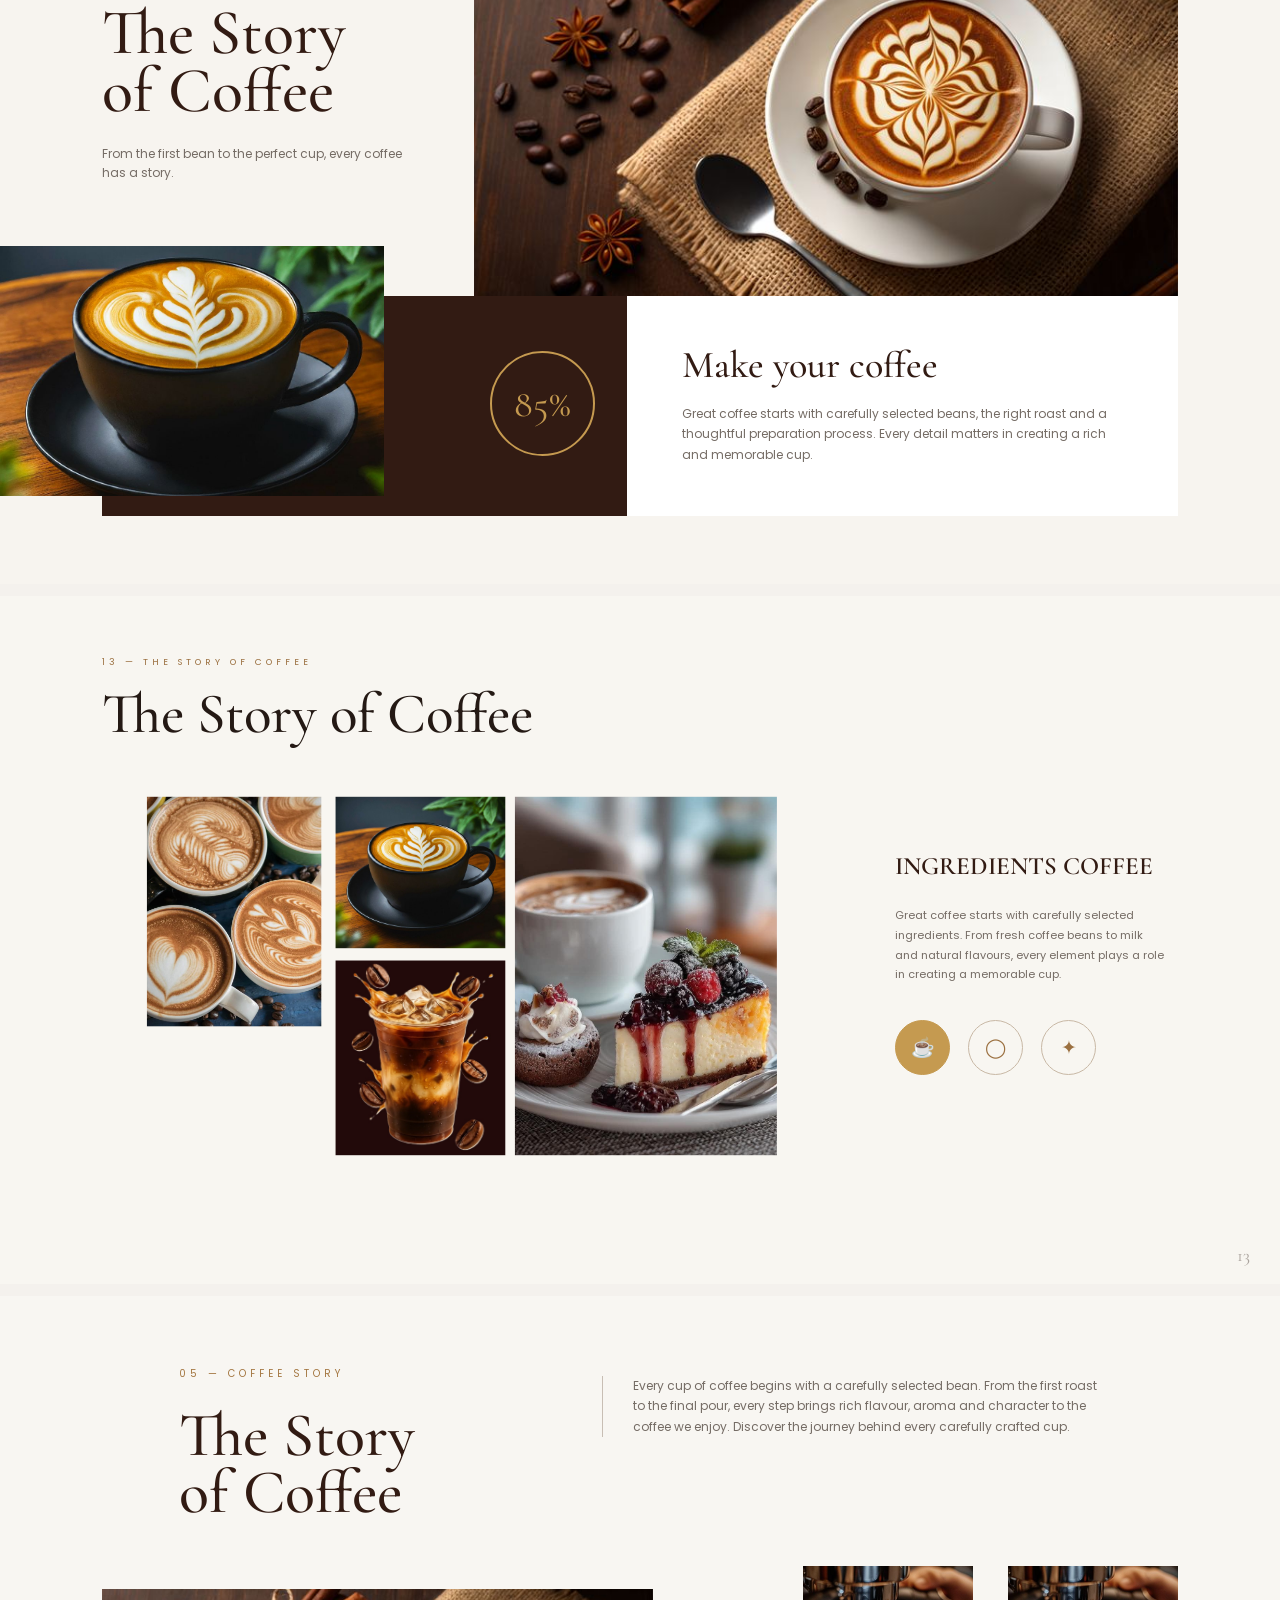
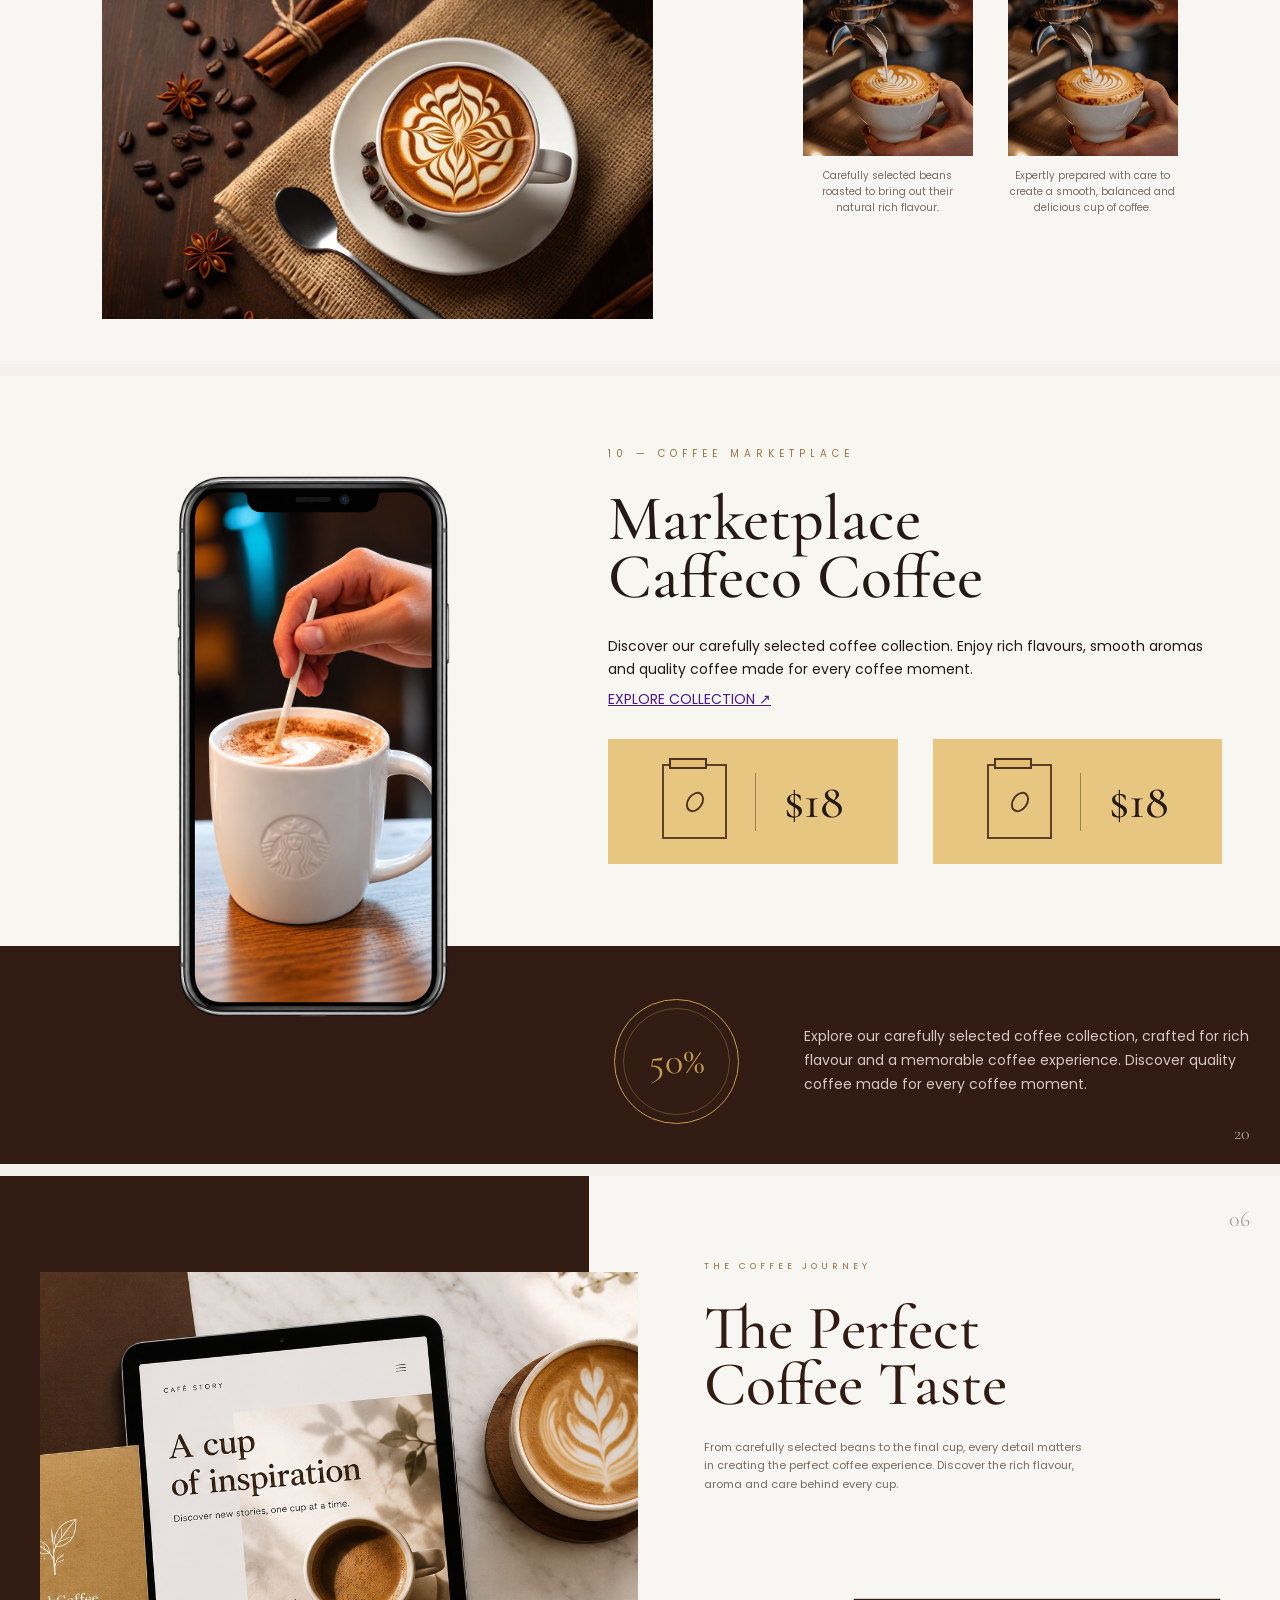
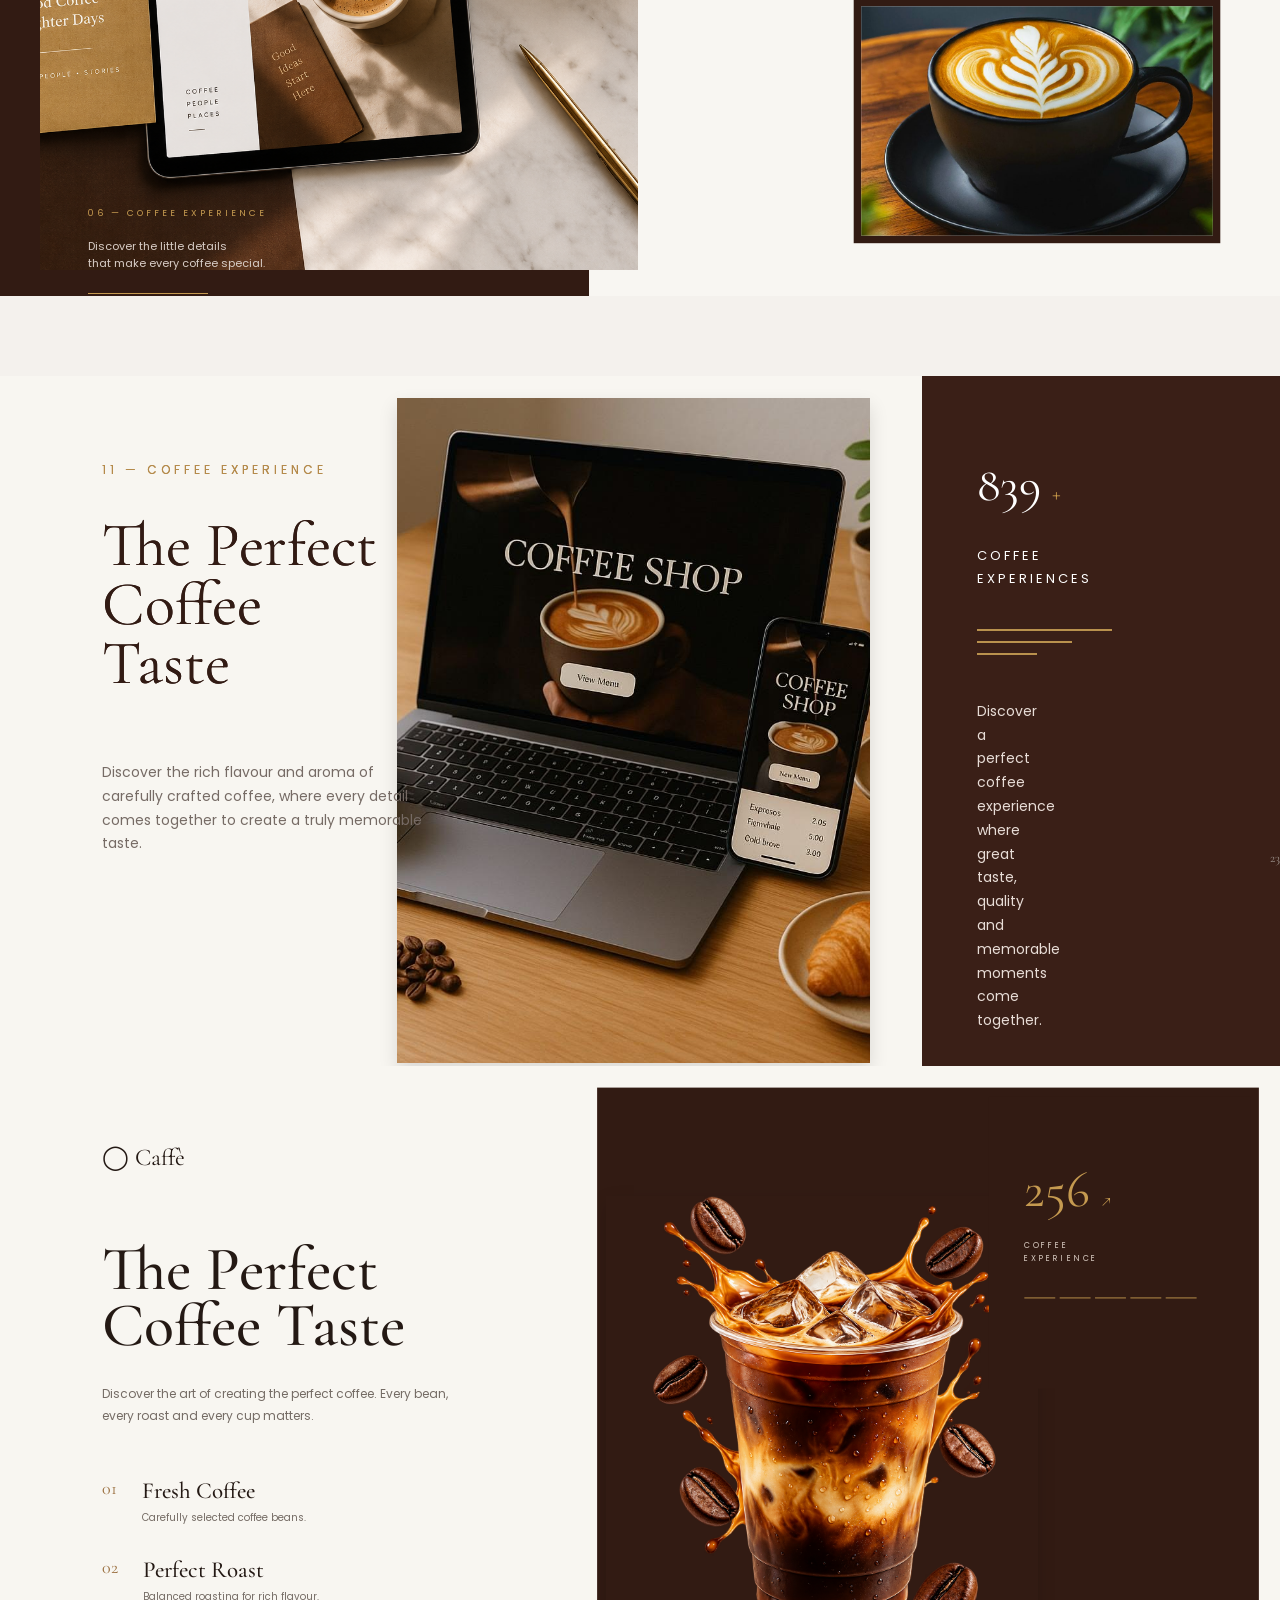
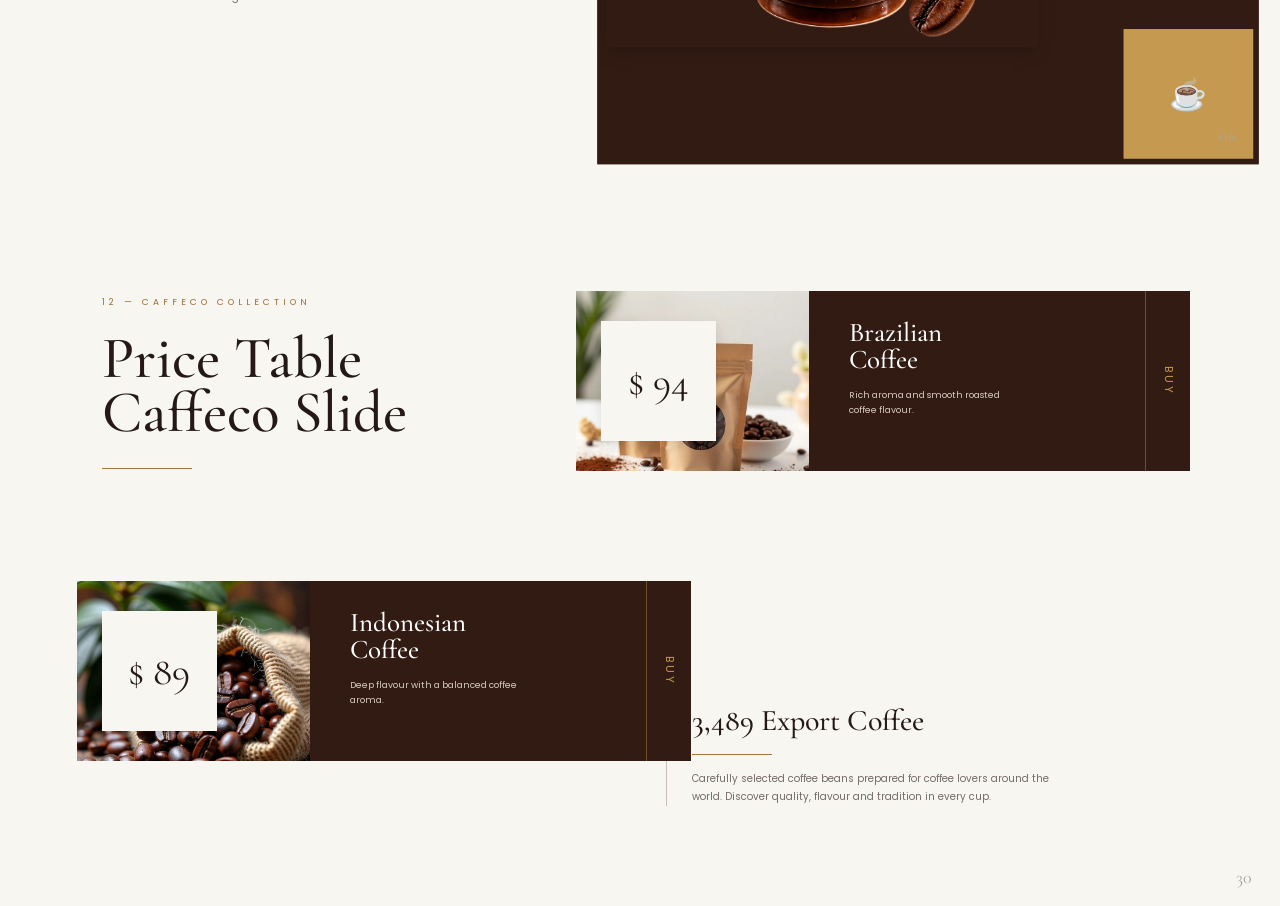
==== commit 43d5931e: "Update perfect coffee taste section" ====
--- a/index.html
+++ b/index.html
@@ -37,7 +37,7 @@
 
         <a href="#journey">Journey</a>
 
-        <a href="#story">Story</a>
+        <a href="#story">Story</a> 
 
         <a href="#collection">Collection</a>
 
@@ -46,8 +46,6 @@
     </div>
 
 </nav>
-
-
 <!-- =====================================================
      PAGE 01 — HOME
 ===================================================== -->
@@ -86,75 +84,6 @@
     </div>
 
 </section>
-
-
-<!-- =====================================================
-     PAGE 06 — COFFEE EXPERIENCE
-===================================================== -->
-
-<section class="coffee-experience" id="experience">
-
-    <div class="experience-image">
-
-        <img src="images/coffee-person.jpg"
-             alt="Person enjoying coffee">
-
-    </div>
-
-    <div class="experience-content">
-
-        <div class="experience-top">
-
-            <p class="experience-number">
-                03 — COFFEE EXPERIENCE
-            </p>
-
-            <h2>
-                Make coffee<br>
-                with perfect taste
-            </h2>
-
-            <p class="experience-text">
-                Discover the simple process behind making
-                a delicious and perfectly balanced cup of coffee.
-            </p>
-
-        </div>
-
-        <div class="experience-bottom">
-
-            <div class="experience-step">
-
-                <span>01</span>
-
-                <p>
-                    Select the finest<br>
-                    coffee beans.
-                </p>
-
-            </div>
-
-            <div class="experience-step">
-
-                <span>02</span>
-
-                <p>
-                    Prepare your coffee<br>
-                    with care.
-                </p>
-
-            </div>
-
-            <div class="experience-arrow">
-                →
-            </div>
-
-        </div>
-
-    </div>
-
-</section>
-
 
 <!-- =====================================================
      PAGE 07 — STORY OF COFFEE
@@ -209,7 +138,7 @@
         <div class="story7-content">
 
             <span class="story7-label">
-                OUR JOURNEY
+                THE STORY OF COFFEE
             </span>
 
             <h2>
@@ -247,10 +176,78 @@
     </div>
 
 </section>
-
-
-<!-- =====================================================
-     PAGE 08 — COFFEE MOMENT
+<!-- =====================================================
+     PAGE 06 — COFFEE EXPERIENCE
+===================================================== -->
+
+<section class="coffee-experience" id="experience">
+
+    <div class="experience-image">
+
+        <img src="images/coffee-person.jpg"
+             alt="Person enjoying coffee">
+
+    </div>
+
+    <div class="experience-content">
+
+        <div class="experience-top">
+
+            <p class="experience-number">
+                06 — COFFEE EXPERIENCE
+            </p>
+
+            <h2>
+                Make coffee<br>
+                with perfect taste
+            </h2>
+
+            <p class="experience-text">
+                Discover the art of making coffee with perfect taste.
+                Carefully selected beans, the right roasting process
+                and thoughtful preparation come together to create
+                a smooth, balanced and delicious cup of coffee.
+            </p>
+
+        </div>
+
+        <div class="experience-bottom">
+
+            <div class="experience-step">
+
+                <span>01</span>
+
+                <p>
+                    Select the finest<br>
+                    coffee beans.
+                </p>
+
+            </div>
+
+            <div class="experience-step">
+
+                <span>02</span>
+
+                <p>
+                    Prepare your coffee<br>
+                    with care.
+                </p>
+
+            </div>
+
+            <div class="experience-arrow">
+                →
+            </div>
+
+        </div>
+
+    </div>
+
+</section>
+
+
+<!-- =====================================================
+     PAGE 07 — THE STORY OF COFFEE
 ===================================================== -->
 
 <section class="coffee-moment-section">
@@ -258,7 +255,7 @@
     <div class="moment-left">
 
         <span class="moment-label">
-            08 — COFFEE MOMENT
+            07 — COFFEE STORY
         </span>
 
         <h2>
@@ -267,10 +264,8 @@
         </h2>
 
         <p class="moment-description">
-            Every coffee moment is different.
-            From a quiet morning cup to sharing
-            coffee with someone special, coffee
-            brings people together.
+            Every cup begins with carefully selected
+            beans and a passion for great coffee.
         </p>
 
         <div class="moment-line"></div>
@@ -289,22 +284,21 @@
     <div class="moment-info">
 
         <div class="moment-circle">
-            85%
+            8,236
         </div>
 
         <h3>
-            Coffee<br>
-            Experience
+            Story
         </h3>
 
         <p>
-            A perfect cup begins with
-            quality beans and ends
-            with a memorable moment.
+            Every coffee moment is different.
+            From the first sip to the final moment,
+            coffee brings people together.
         </p>
 
         <a href="#" class="moment-button">
-            EXPLORE
+            DISCOVER
             <span>↗</span>
         </a>
 
@@ -322,11 +316,11 @@
 
         <div class="moment-bottom-text">
 
-            <span>COFFEE CULTURE</span>
+            <span>COFFEE STORY</span>
 
             <p>
-                Discover the taste, aroma and
-                tradition behind every cup.
+                Discover the rich taste, aroma and
+                tradition behind every cup of coffee.
             </p>
 
         </div>
@@ -335,14 +329,12 @@
 
 
     <div class="moment-page-number">
-        08
-    </div>
-
-</section>
-
-
-<!-- =====================================================
-     PAGE 10 — COFFEE JOURNEY / STORY
+        07
+    </div>
+
+</section>
+<!-- =====================================================
+     PAGE 10 — THE STORY OF COFFEE
 ===================================================== -->
 
 <section class="story-section" id="story">
@@ -350,7 +342,7 @@
     <div class="story-heading">
 
         <p class="story-label">
-            04 — COFFEE JOURNEY
+            10 — THE STORY OF COFFEE
         </p>
 
         <h2>
@@ -400,16 +392,16 @@
         <p>
             Great coffee starts with carefully selected
             beans, the right roast and a thoughtful
-            preparation process.
-        </p>
-
-    </div>
-
-</section>
-
-
-<!-- =====================================================
-     PAGE 13 — COFFEE COLLECTION
+            preparation process. Every detail matters
+            in creating a rich and memorable cup.
+        </p>
+
+    </div>
+
+</section>
+
+<!-- =====================================================
+     PAGE 13 — THE STORY OF COFFEE
 ===================================================== -->
 
 <section class="ingredients-section" id="collection">
@@ -417,7 +409,7 @@
     <div class="ingredients-heading">
 
         <span>
-            09 — COFFEE COLLECTION
+            13 — THE STORY OF COFFEE
         </span>
 
         <h2>
@@ -432,23 +424,23 @@
         <div class="ingredient-img ingredient-img-one">
 
             <img src="images/coffee-cups.jpg"
+                 alt="Coffee cups">
+
+        </div>
+
+
+        <div class="ingredient-img ingredient-img-two">
+
+            <img src="images/latte-cup.jpg"
                  alt="Coffee cup">
 
         </div>
 
 
-        <div class="ingredient-img ingredient-img-two">
-
-            <img src="images/latte-cup.jpg"
-                 alt="Latte coffee">
-
-        </div>
-
-
         <div class="ingredient-img ingredient-img-three">
 
             <img src="images/coffee-test.jpg"
-                 alt="Coffee drink">
+                 alt="Iced coffee">
 
         </div>
 
@@ -470,11 +462,10 @@
         </span>
 
         <p>
-            Great coffee starts with carefully
-            selected ingredients. From fresh
-            coffee beans to milk and natural
-            flavours, every element plays a role
-            in creating a memorable cup.
+            Great coffee starts with carefully selected
+            ingredients. From fresh coffee beans to milk
+            and natural flavours, every element plays a
+            role in creating a memorable cup.
         </p>
 
 
@@ -496,9 +487,12 @@
 
     </div>
 
-</section>
-
-
+
+    <div class="ingredients-page-number">
+        13
+    </div>
+
+</section>
 <!-- =====================================================
      PAGE 16 — COFFEE STORY
 ===================================================== -->
@@ -521,15 +515,14 @@
 
     <div class="story2-description">
 
-        <p>
-            Every cup of coffee begins with a carefully selected bean.
-            From the first roast to the final pour, every step brings
-            rich flavour and a memorable coffee experience.
-        </p>
-
-    </div>
-
-
+    <p>
+        Every cup of coffee begins with a carefully selected bean.
+        From the first roast to the final pour, every step brings
+        rich flavour, aroma and character to the coffee we enjoy.
+        Discover the journey behind every carefully crafted cup.
+    </p>
+
+</div>
     <div class="story2-main-image">
 
         <img src="images/lattee.jpg"
@@ -569,7 +562,7 @@
 
 
 <!-- =====================================================
-     PAGE 18 — MARKETPLACE
+     PAGE 20 — MARKETPLACE
 ===================================================== -->
 
 <section class="marketplace-section" id="marketplace">
@@ -589,13 +582,14 @@
         </span>
 
         <h2>
-            Discover<br>
-            Your Coffee
+            Marketplace<br>
+            Caffeco Coffee
         </h2>
 
         <p class="marketplace-description">
-            Explore our carefully selected coffee collection and discover
-            flavours made for every coffee moment.
+            Discover our carefully selected coffee collection.
+            Enjoy rich flavours, smooth aromas and quality coffee
+            made for every coffee moment.
         </p>
 
         <a href="#" class="marketplace-button">
@@ -645,10 +639,10 @@
         <div class="marketplace-bottom-text">
 
             <p>
-                From classic espresso to refreshing cold brews, our
-                marketplace offers a wide range of coffee choices
-                for every taste. Find your favourite and make every
-                cup a special one.
+                Explore our carefully selected coffee collection,
+                crafted for rich flavour and a memorable coffee
+                experience. Discover quality coffee made for
+                every coffee moment.
             </p>
 
         </div>
@@ -657,7 +651,7 @@
 
 
     <div class="marketplace-page-number">
-        10
+        20
     </div>
 
 </section>
@@ -710,11 +704,12 @@
                 Coffee Taste
             </h2>
 
-            <p>
-                From carefully selected beans to the final
-                cup, every detail matters in creating the
-                perfect coffee experience.
-            </p>
+            <p class="journey-description">
+    From carefully selected beans to the final cup,
+    every detail matters in creating the perfect
+    coffee experience. Discover the rich flavour,
+    aroma and care behind every cup.
+</p>
 
         </div>
 
@@ -749,11 +744,29 @@
         </span>
 
         <h2>
-            The Perfect<br>
-            Coffee Taste
-        </h2>
-
-    </div>
+    The Perfect<br>
+    Coffee<br>
+    Taste
+</h2>
+    </div>
+    <div class="taste2-heading">
+
+    <span>
+        11 — COFFEE EXPERIENCE
+    </span>
+
+    <h2>
+        The Perfect<br>
+        Coffee<br>
+        Taste
+    </h2>
+
+    <p>
+        Discover the rich flavour and aroma of carefully crafted coffee,
+        where every detail comes together to create a truly memorable taste.
+    </p>
+
+</div>
 
 
     <div class="taste2-main-image">
@@ -789,9 +802,10 @@
     <div class="taste2-bottom">
 
         <p>
-            Discover a perfect coffee experience
-            where great taste, quality and memorable
-            moments come together.
+            Discover the perfect coffee experience
+            where carefully selected beans, rich flavour
+            and thoughtful preparation come together
+            to create memorable moments.
         </p>
 
     </div>
@@ -802,7 +816,6 @@
     </div>
 
 </section>
-
 
 <!-- =====================================================
      PAGE 25 — PERFECT COFFEE TASTE
--- a/style.css
+++ b/style.css
@@ -5698,4 +5698,306 @@
         transform: none;
     }
 
+}
+/* =====================================================
+   MOBILE VIEW — FINAL UI FIX
+   Desktop design remains unchanged
+===================================================== */
+
+@media (max-width: 800px) {
+
+    /* Page background */
+    body {
+        background: #ffffff;
+    }
+
+    /* Keep sections clean and white where the reference is white */
+    .coffee-story-2,
+    .perfect-coffee,
+    .perfect-taste {
+        background: #ffffff;
+    }
+
+    /* Prevent horizontal overflow */
+    html,
+    body {
+        width: 100%;
+        overflow-x: hidden;
+    }
+
+    /* Navbar */
+    .navbar {
+        width: 100%;
+        padding: 14px 20px;
+    }
+
+    .nav-links {
+        width: 100%;
+        background: #321b13;
+    }
+
+    .nav-links a {
+        display: block;
+        padding: 14px 20px;
+    }
+
+    /* Images stay inside mobile screen */
+    img {
+        max-width: 100%;
+    }
+
+    /* Sections fit mobile width */
+    .cover,
+    .coffee-experience,
+    .coffee-story-section,
+    .coffee-moment-section,
+    .story-section,
+    .ingredients-section,
+    .marketplace-section,
+    .coffee-story-2,
+    .perfect-coffee,
+    .perfect-taste,
+    .perfect-taste-2,
+    .price-table-section {
+        width: 100%;
+        max-width: 100%;
+        overflow: hidden;
+    }
+}
+/* =====================================================
+   PAGE 07 — 8,236 STORY NUMBER FIX
+===================================================== */
+
+.coffee-moment-section .moment-circle {
+    display: flex;
+    align-items: center;
+    justify-content: center;
+
+    width: 110px;
+    height: 110px;
+
+    font-size: 30px;
+    line-height: 1;
+    color: #c9a15a;
+
+    border: 1px solid #c9a15a;
+    border-radius: 50%;
+
+    position: relative;
+    z-index: 5;
+
+    visibility: visible;
+    opacity: 1;
+}
+/* PAGE 07 — Story label visibility fix */
+.coffee-moment-section .moment-label {
+    display: block;
+    color: #e0b785;
+    font-size: 13px;
+    font-weight: 600;
+    letter-spacing: 4px;
+    text-transform: uppercase;
+    margin-bottom: 28px;
+    opacity: 1;
+}
+/* =====================================================
+   PAGE 23 — RIGHT BROWN BOX CONTENT
+===================================================== */
+
+.taste2-info {
+    position: absolute;
+    right: 0;
+    top: 0;
+    width: 28%;
+    height: 100%;
+    background: #3a1f17;
+    padding: 85px 55px;
+    box-sizing: border-box;
+    color: #ffffff;
+}
+
+.taste2-info strong {
+    display: block;
+    font-size: 48px;
+    font-weight: 400;
+    margin-bottom: 28px;
+}
+
+.taste2-info strong span {
+    color: #c99a4a;
+    font-size: 24px;
+}
+
+.taste2-info p {
+    font-size: 13px;
+    line-height: 1.8;
+    letter-spacing: 3px;
+    color: #ffffff;
+    margin: 0 0 35px;
+}
+
+/* Paragraph INSIDE brown box */
+.taste2-info::after {
+    content: "Discover a perfect coffee experience where great taste, quality and memorable moments come together.";
+    display: block;
+    max-width: 250px;
+    font-size: 14px;
+    line-height: 1.7;
+    letter-spacing: 0;
+    color: #e8ddd7;
+    margin-top: 35px;
+}
+
+/* Hide the old paragraph outside the box */
+.taste2-bottom {
+    display: none;
+}
+/* =====================================================
+   PAGE 23 — PERFECT COFFEE TASTE FINAL ALIGNMENT
+===================================================== */
+
+.perfect-taste-2 {
+    position: relative;
+    min-height: 690px;
+    background: #f8f6f1;
+    overflow: hidden;
+}
+
+/* LEFT HEADING */
+.taste2-heading {
+    position: absolute;
+    left: 8%;
+    top: 85px;
+    width: 330px;
+    z-index: 5;
+}
+
+.taste2-heading span {
+    display: block;
+    margin-bottom: 38px;
+    font-size: 12px;
+    letter-spacing: 4px;
+    color: #b48a4b;
+}
+
+.taste2-heading h2 {
+    margin: 0;
+    font-size: 62px;
+    line-height: 0.95;
+    font-weight: 400;
+    color: #321b14;
+}
+
+.taste2-heading p {
+    position: absolute;
+    top: 300px;
+    left: 0;
+    width: 330px;
+    margin: 0;
+    font-size: 14px;
+    line-height: 1.7;
+    color: #766b65;
+}
+
+/* CENTER IMAGE */
+.taste2-main-image {
+    position: absolute;
+    left: 31%;
+    top: 22px;
+    width: 37%;
+    height: 665px;
+    z-index: 2;
+}
+
+.taste2-main-image img {
+    width: 100%;
+    height: 100%;
+    object-fit: cover;
+    display: block;
+}
+
+/* RIGHT BROWN BOX */
+.taste2-info {
+    position: absolute;
+    right: 0;
+    top: 0;
+    width: 28%;
+    height: 100%;
+    background: #3a1f17;
+    padding: 85px 55px;
+    box-sizing: border-box;
+    color: white;
+    z-index: 3;
+}
+
+.taste2-info strong {
+    display: block;
+    font-size: 48px;
+    line-height: 1;
+    font-weight: 400;
+    margin-bottom: 35px;
+}
+
+.taste2-info strong span {
+    color: #c99a4a;
+    font-size: 22px;
+}
+
+.taste2-info p {
+    margin: 0;
+    font-size: 13px;
+    line-height: 1.8;
+    letter-spacing: 3px;
+    color: white;
+}
+
+/* GOLD LINES */
+.taste2-lines {
+    margin-top: 38px;
+}
+
+.taste2-lines span {
+    display: block;
+    height: 2px;
+    background: #b9914d;
+    margin-bottom: 10px;
+}
+
+.taste2-lines span:nth-child(1) {
+    width: 135px;
+}
+
+.taste2-lines span:nth-child(2) {
+    width: 95px;
+}
+
+.taste2-lines span:nth-child(3) {
+    width: 60px;
+}
+
+/* RIGHT BOX PARAGRAPH */
+.taste2-info::after {
+    content: "Discover a perfect coffee experience where great taste, quality and memorable moments come together.";
+    display: block;
+    width: 50px;
+    margin-top: 45px;
+    font-size: 14px;
+    line-height: 1.7;
+    letter-spacing: 0;
+    color: #e8ddd7;
+}
+
+/* HIDE OLD OUTSIDE PARAGRAPH */
+.taste2-bottom {
+    display: none;
+}
+
+/* PAGE NUMBER */
+.taste2-page-number {
+    position: bottom;
+    right: 0%;
+    bottom: 200px;
+    font-size: 13px;
+    color: #9d938d;
+    z-index:10;
 }
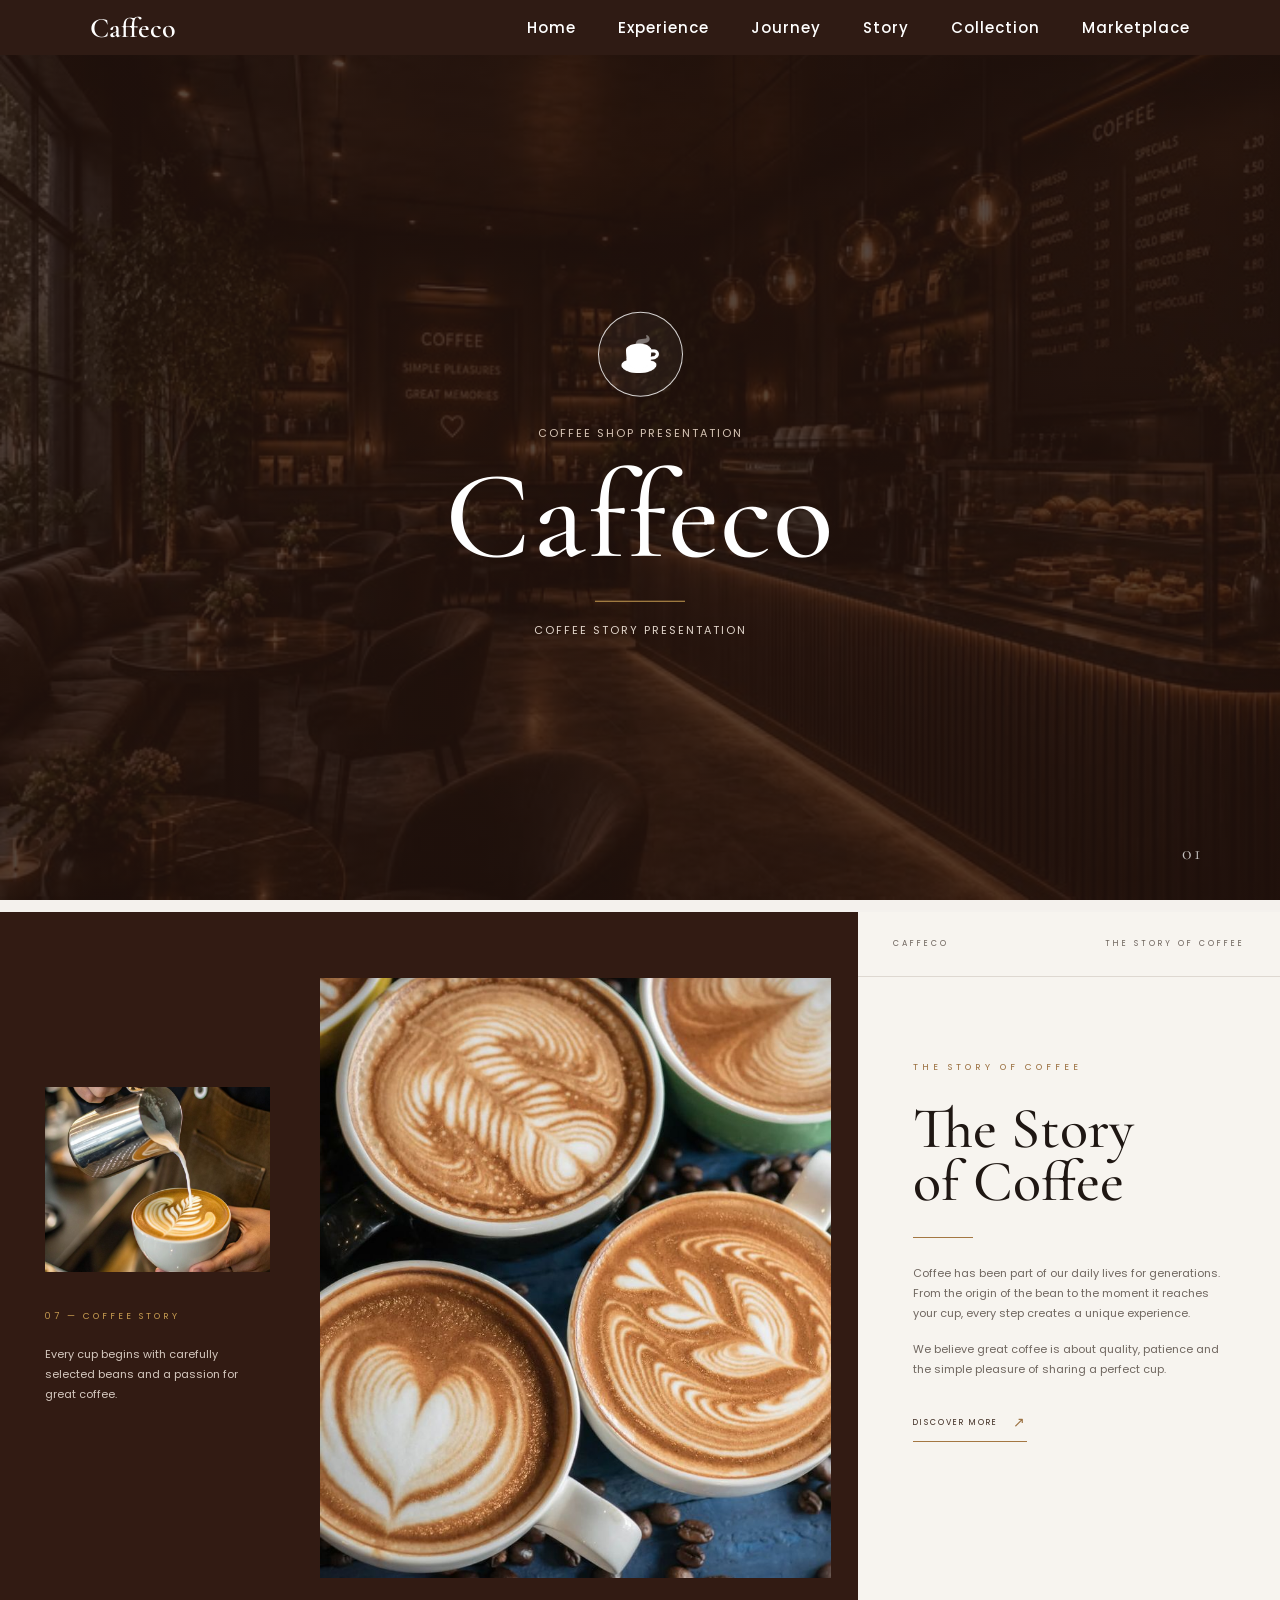
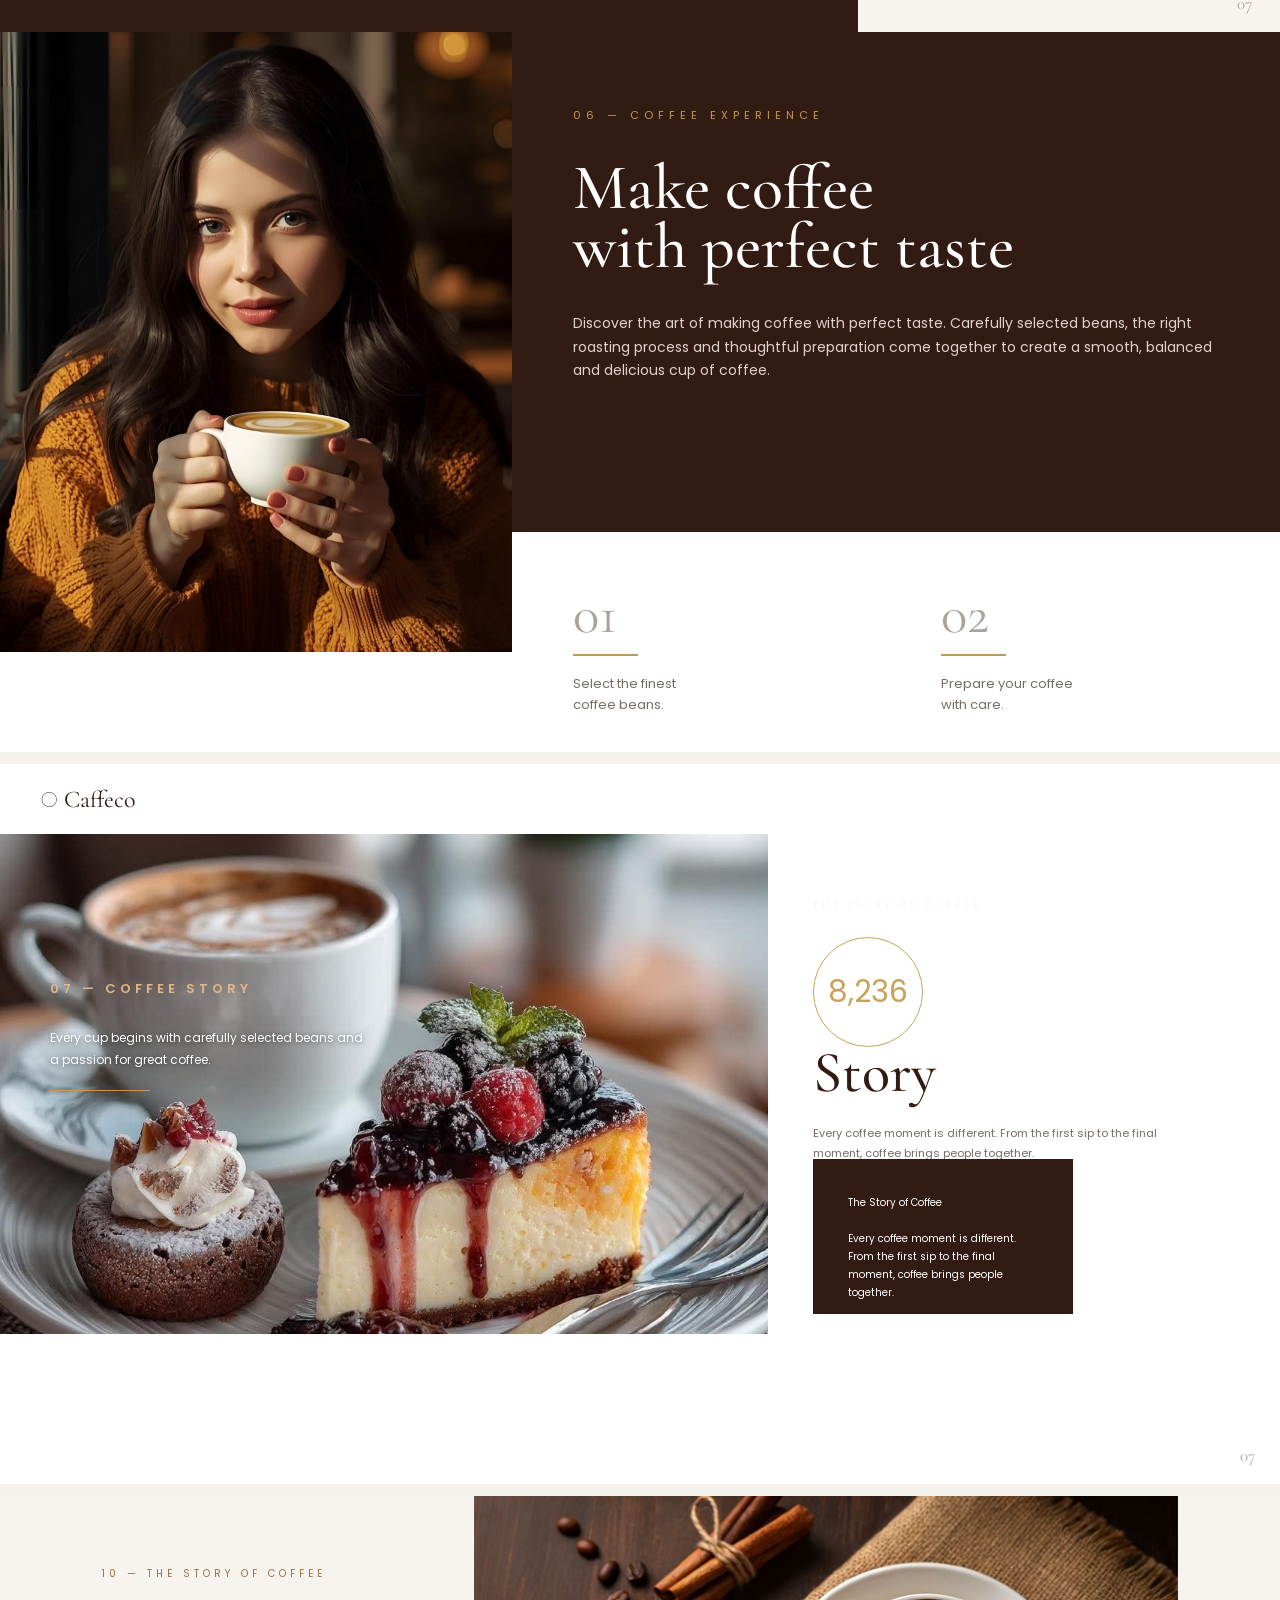
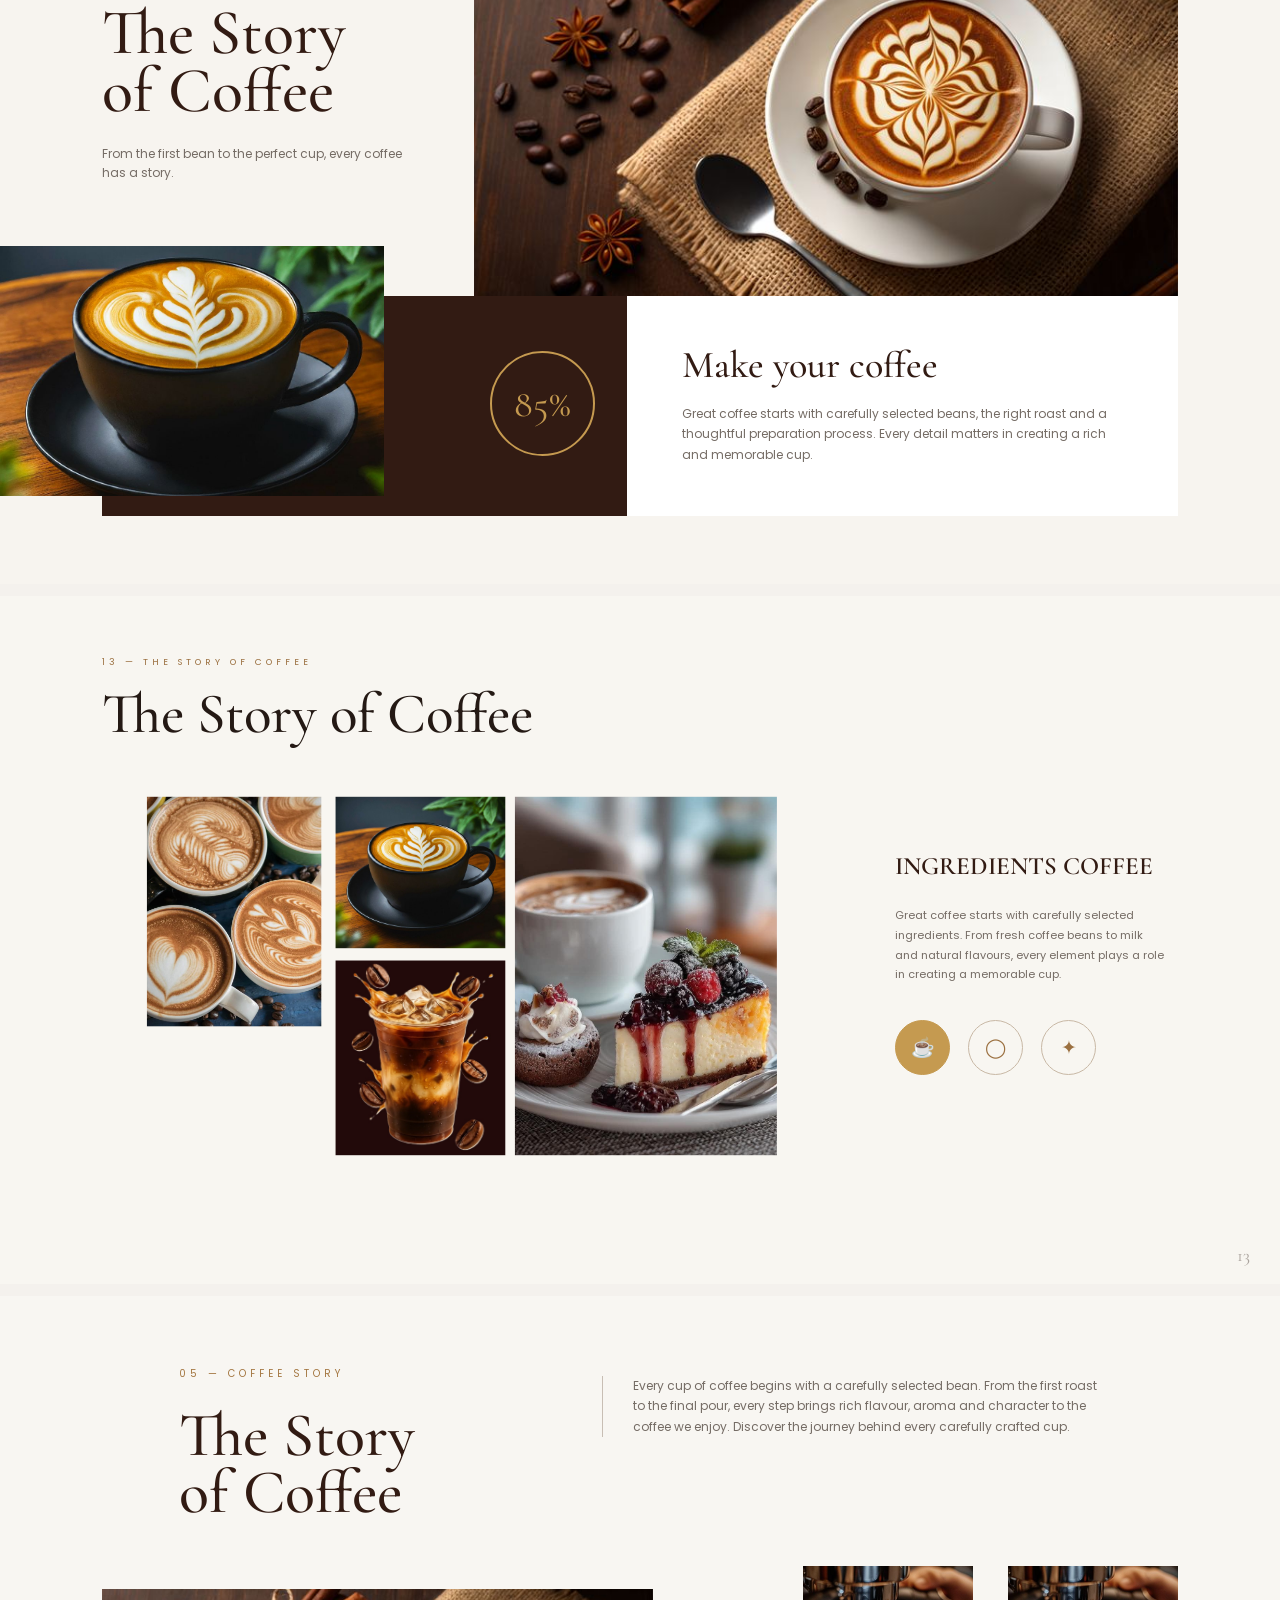
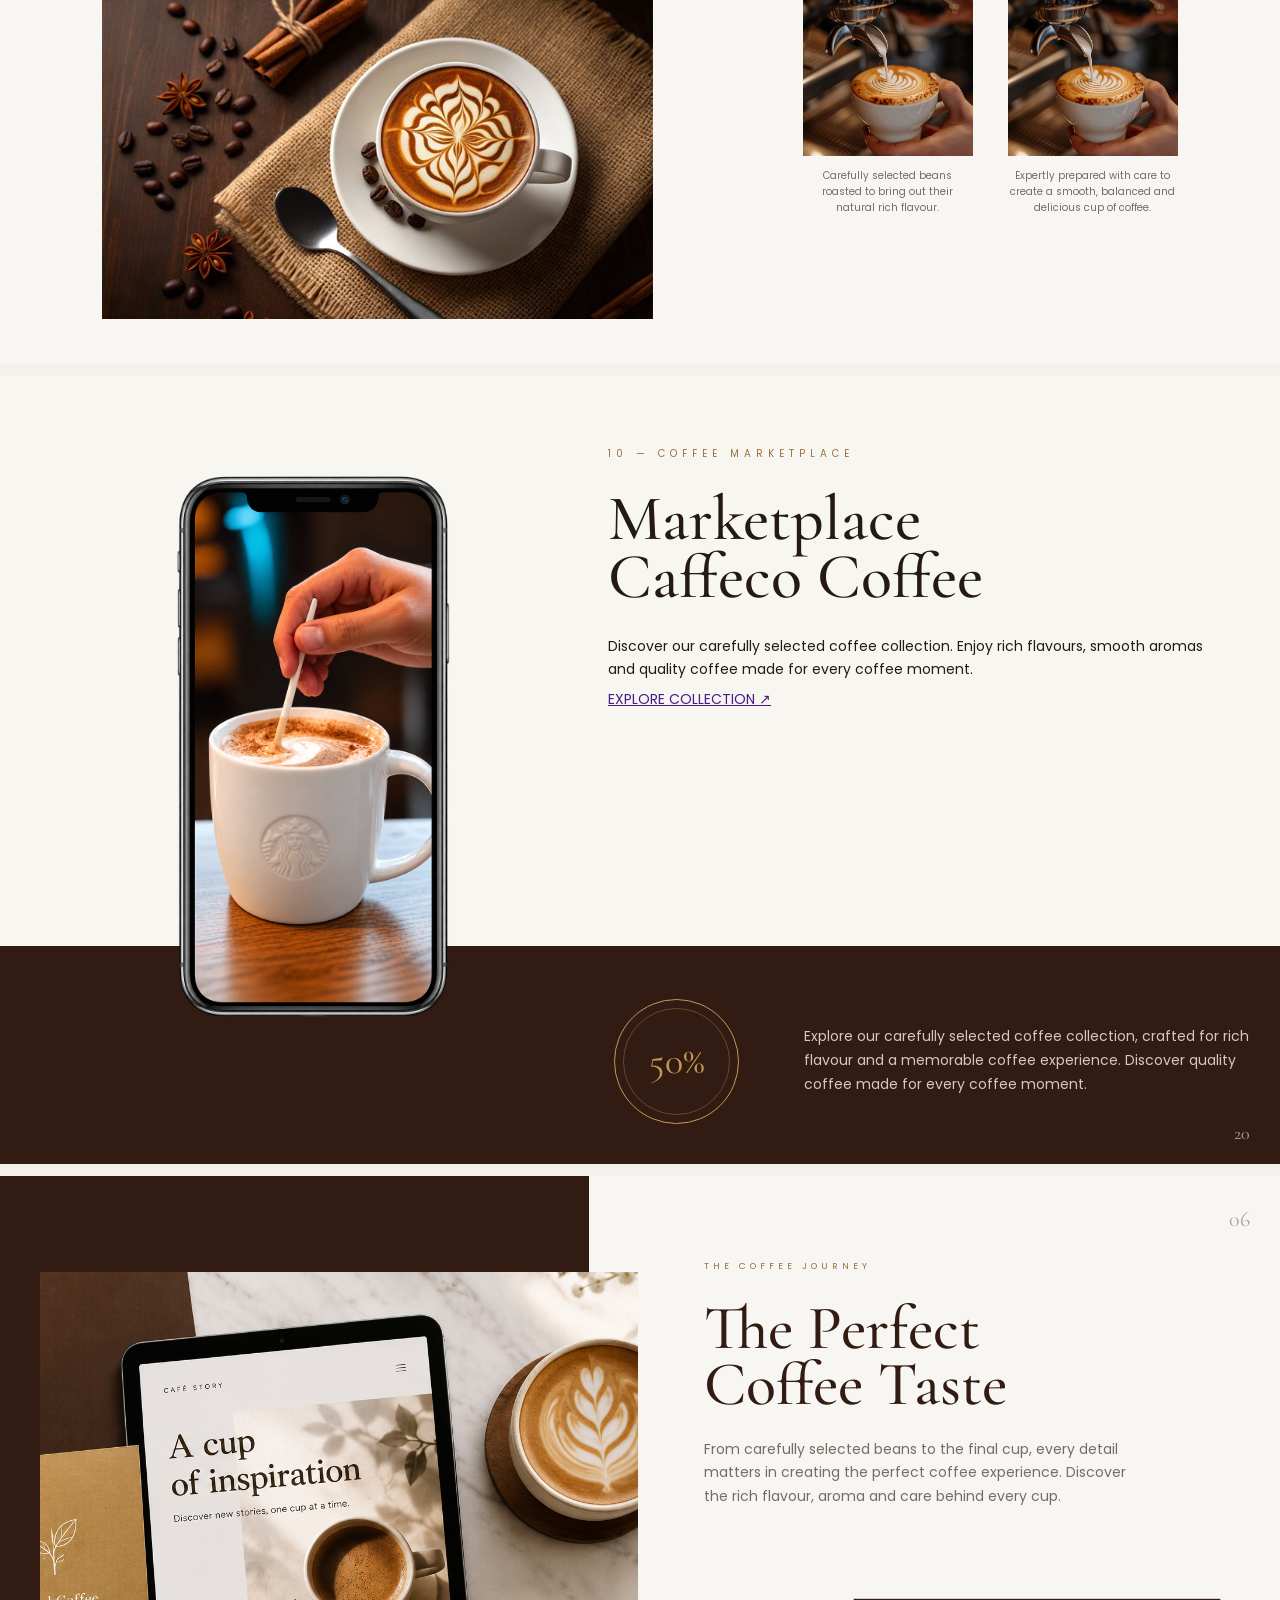
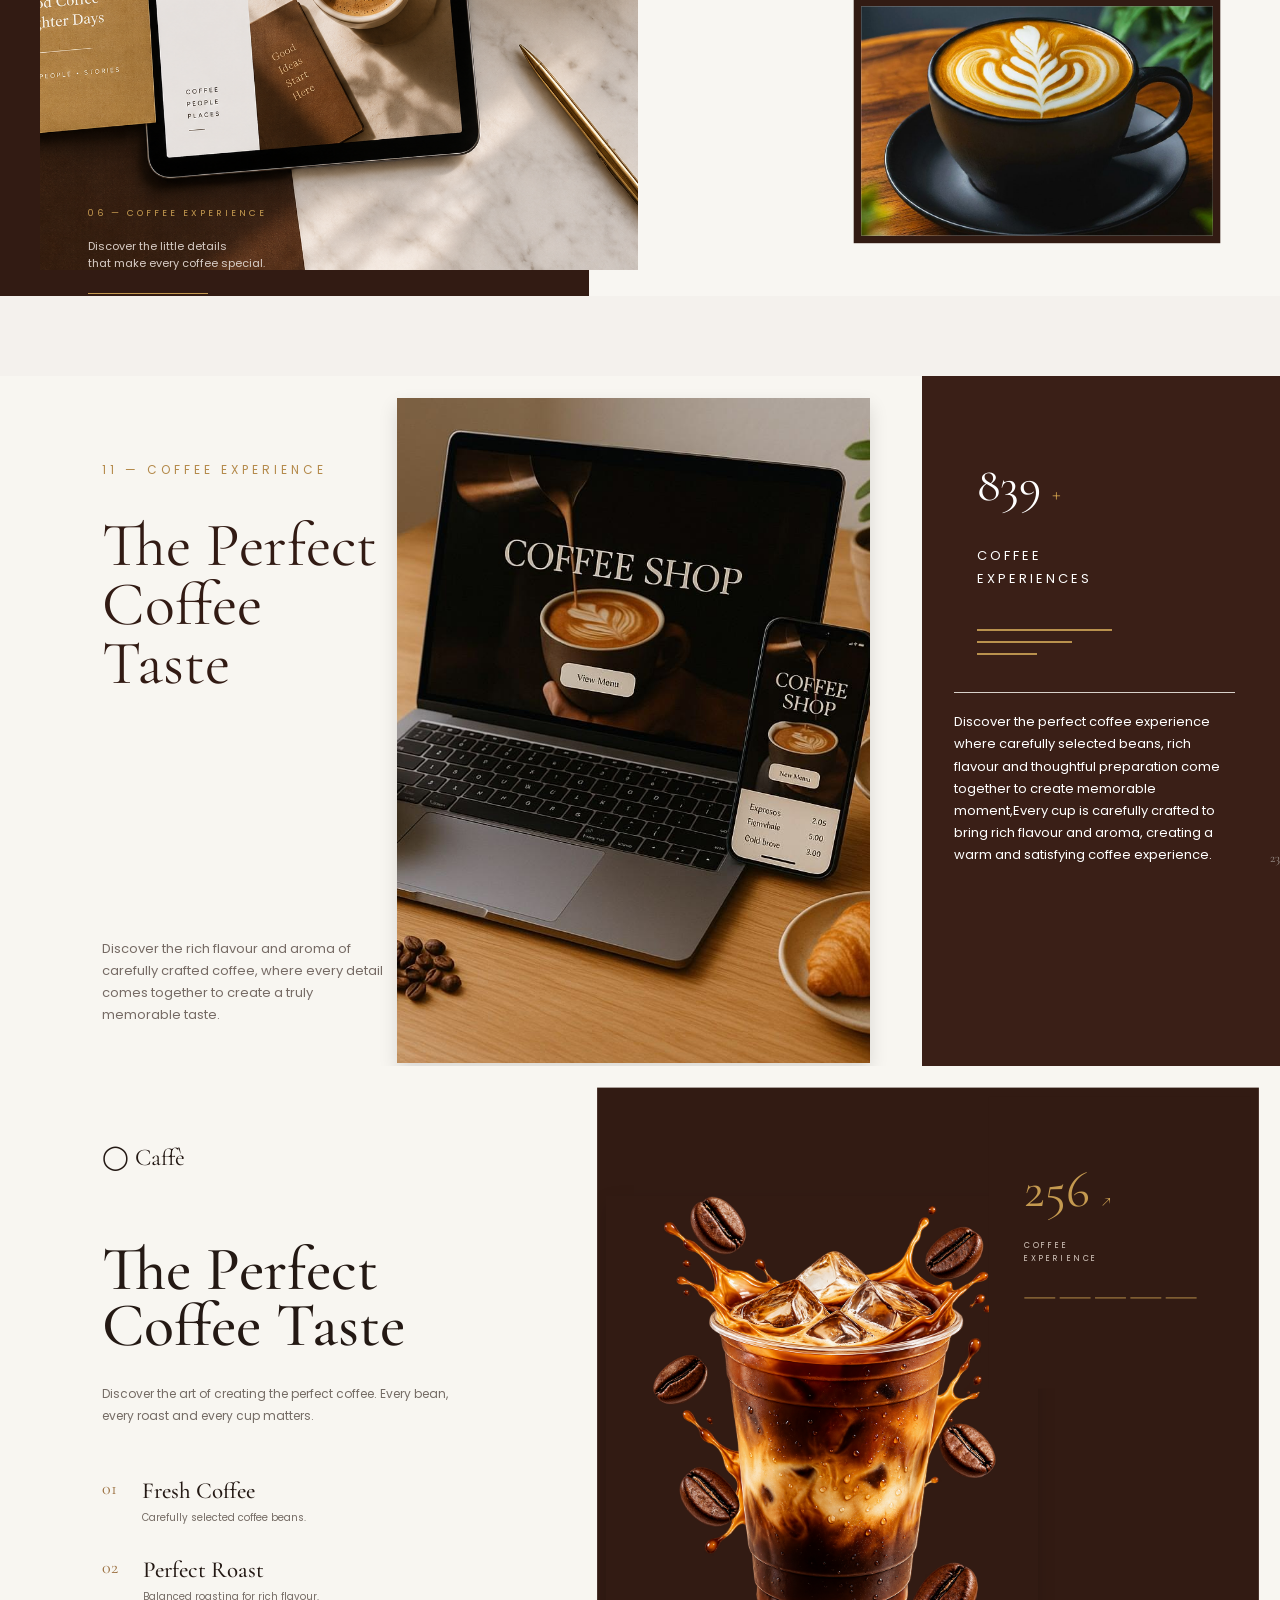
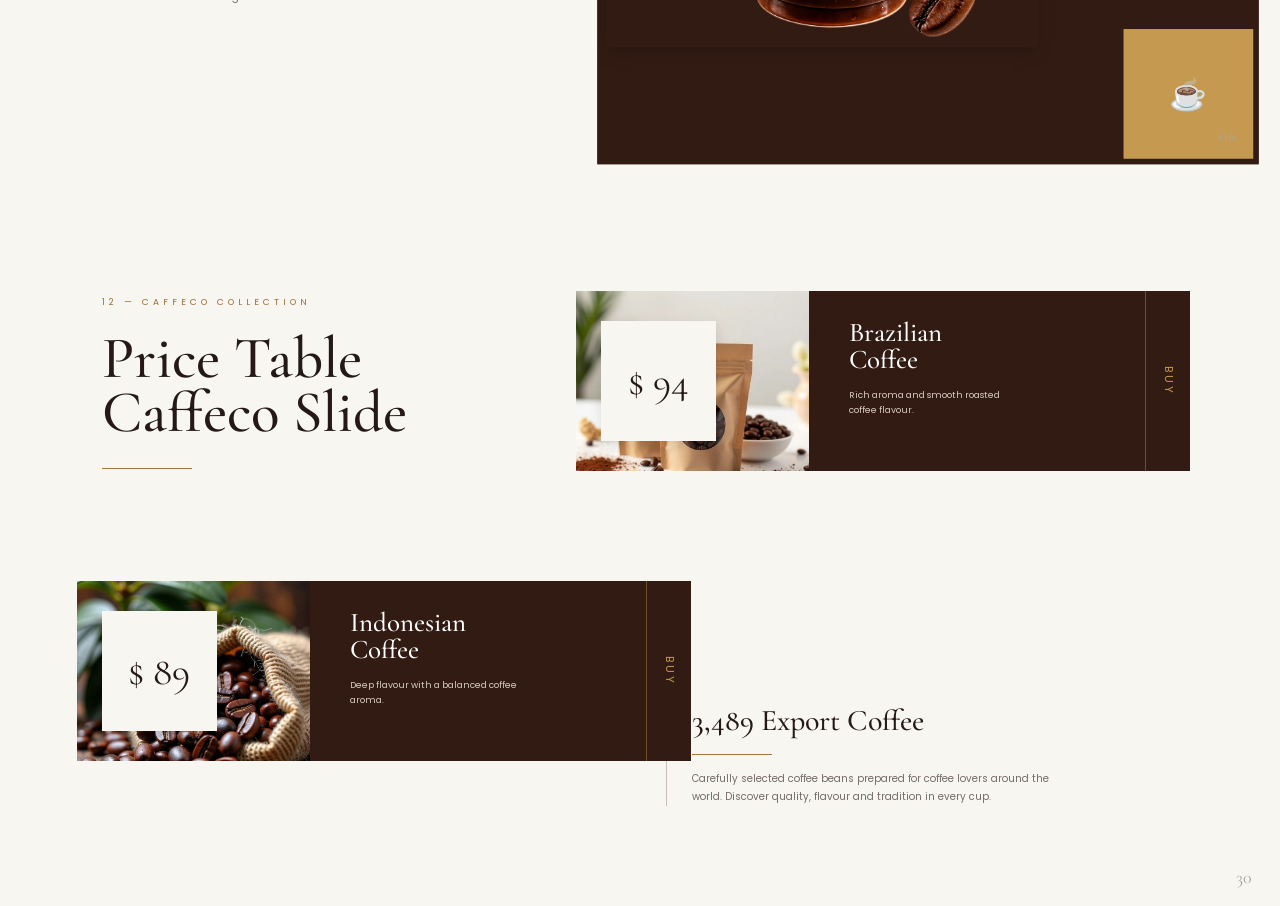
==== commit b41af90c: "Update responsive layout" ====
--- a/index.html
+++ b/index.html
@@ -739,18 +739,6 @@
 
     <div class="taste2-heading">
 
-        <span>
-            11 — COFFEE EXPERIENCE
-        </span>
-
-        <h2>
-    The Perfect<br>
-    Coffee<br>
-    Taste
-</h2>
-    </div>
-    <div class="taste2-heading">
-
     <span>
         11 — COFFEE EXPERIENCE
     </span>
@@ -805,7 +793,9 @@
             Discover the perfect coffee experience
             where carefully selected beans, rich flavour
             and thoughtful preparation come together
-            to create memorable moments.
+            to create memorable moment,Every cup is carefully 
+            crafted to bring rich flavour and aroma, creating 
+            a warm and satisfying coffee experience.
         </p>
 
     </div>
--- a/style.css
+++ b/style.css
@@ -5979,7 +5979,8 @@
 .taste2-info::after {
     content: "Discover a perfect coffee experience where great taste, quality and memorable moments come together.";
     display: block;
-    width: 50px;
+    width: 270px;
+    max-width: 100%;
     margin-top: 45px;
     font-size: 14px;
     line-height: 1.7;
@@ -6000,4 +6001,1574 @@
     font-size: 13px;
     color: #9d938d;
     z-index:10;
+}
+/* =========================================
+   CAFFECO — ANIMATIONS & TRANSITIONS
+   ========================================= */
+
+/* Smooth page scrolling */
+html {
+    scroll-behavior: smooth;
+}
+
+/* -------------------------------
+   SECTION REVEAL
+-------------------------------- */
+
+.reveal {
+    opacity: 0;
+    transform: translateY(40px);
+    transition:
+        opacity 0.9s ease,
+        transform 0.9s ease;
+}
+
+.reveal.show {
+    opacity: 1;
+    transform: translateY(0);
+}
+
+/* -------------------------------
+   HEADINGS
+-------------------------------- */
+
+section h1,
+section h2 {
+    transition:
+        transform 0.7s ease,
+        opacity 0.7s ease;
+}
+
+/* -------------------------------
+   IMAGES
+-------------------------------- */
+
+section img {
+    transition:
+        transform 0.8s ease,
+        opacity 0.8s ease;
+}
+
+section img:hover {
+    transform: scale(1.03);
+}
+
+/* -------------------------------
+   LINKS / BUTTONS
+-------------------------------- */
+
+section a {
+    transition:
+        color 0.3s ease,
+        transform 0.3s ease,
+        background-color 0.3s ease;
+}
+
+section a:hover {
+    transform: translateY(-2px);
+}
+
+/* -------------------------------
+   NAVBAR
+-------------------------------- */
+
+nav a {
+    transition:
+        color 0.3s ease,
+        opacity 0.3s ease;
+}
+
+nav a:hover {
+    opacity: 0.65;
+}
+
+/* -------------------------------
+   COFFEE NUMBERS / STATS
+-------------------------------- */
+
+.story-percent,
+.moment-circle,
+.taste2-info strong,
+.marketplace-discount span {
+    transition:
+        transform 0.5s ease,
+        opacity 0.5s ease;
+}
+
+.story-percent:hover,
+.moment-circle:hover,
+.taste2-info strong:hover,
+.marketplace-discount span:hover {
+    transform: scale(1.05);
+}
+
+/* -------------------------------
+   REDUCED MOTION
+-------------------------------- */
+
+@media (prefers-reduced-motion: reduce) {
+    *,
+    *::before,
+    *::after {
+        animation-duration: 0.01ms !important;
+        animation-iteration-count: 1 !important;
+        transition-duration: 0.01ms !important;
+        scroll-behavior: auto !important;
+    }
+}
+/* =========================================
+   CAFFECO — PHASE 2 ANIMATIONS
+   ========================================= */
+
+/* -----------------------------------------
+   HEADINGS FADE + SLIDE
+----------------------------------------- */
+
+.reveal.show h1,
+.reveal.show h2 {
+    animation: headingReveal 0.9s ease forwards;
+}
+
+@keyframes headingReveal {
+    from {
+        opacity: 0;
+        transform: translateY(25px);
+    }
+
+    to {
+        opacity: 1;
+        transform: translateY(0);
+    }
+}
+
+
+/* -----------------------------------------
+   SECTION IMAGES — GENTLE ENTRANCE
+----------------------------------------- */
+
+.reveal img {
+    opacity: 0;
+    transform: scale(0.96);
+}
+
+.reveal.show img {
+    animation: imageReveal 1s ease forwards;
+}
+
+@keyframes imageReveal {
+    from {
+        opacity: 0;
+        transform: scale(0.96);
+    }
+
+    to {
+        opacity: 1;
+        transform: scale(1);
+    }
+}
+
+
+/* -----------------------------------------
+   PARAGRAPH REVEAL
+----------------------------------------- */
+
+.reveal.show p {
+    animation: textReveal 0.8s ease 0.15s both;
+}
+
+@keyframes textReveal {
+    from {
+        opacity: 0;
+        transform: translateY(15px);
+    }
+
+    to {
+        opacity: 1;
+        transform: translateY(0);
+    }
+}
+
+
+/* -----------------------------------------
+   MARKETPLACE PRODUCTS
+----------------------------------------- */
+
+.marketplace-product {
+    opacity: 0;
+    transform: translateY(25px);
+    transition:
+        opacity 0.6s ease,
+        transform 0.6s ease;
+}
+
+.marketplace-section.reveal.show .marketplace-product {
+    opacity: 1;
+    transform: translateY(0);
+}
+
+.marketplace-section.reveal.show .marketplace-product:nth-child(1) {
+    transition-delay: 0.2s;
+}
+
+.marketplace-section.reveal.show .marketplace-product:nth-child(2) {
+    transition-delay: 0.4s;
+}
+
+
+/* -----------------------------------------
+   SMALL IMAGES / STORY CARDS
+----------------------------------------- */
+
+.story2-small-image {
+    transition:
+        transform 0.6s ease,
+        opacity 0.6s ease;
+}
+
+.story2-small-image:hover {
+    transform: translateY(-6px);
+}
+
+
+/* -----------------------------------------
+   STAT NUMBERS
+----------------------------------------- */
+
+.story-percent,
+.moment-circle,
+.taste2-info strong,
+.marketplace-discount span {
+    transition:
+        transform 0.4s ease,
+        letter-spacing 0.4s ease;
+}
+
+.story-percent:hover,
+.moment-circle:hover,
+.taste2-info strong:hover,
+.marketplace-discount span:hover {
+    transform: scale(1.06);
+    letter-spacing: 1px;
+}
+
+
+/* -----------------------------------------
+   LINKS / BUTTONS
+----------------------------------------- */
+
+a {
+    transition:
+        transform 0.35s ease,
+        opacity 0.35s ease,
+        letter-spacing 0.35s ease;
+}
+
+a:hover {
+    transform: translateX(4px);
+}
+
+
+/* -----------------------------------------
+   COVER ENTRANCE
+----------------------------------------- */
+
+.cover.reveal.show h1 {
+    animation: coverTitle 1.1s ease forwards;
+}
+
+.cover.reveal.show p {
+    animation: coverText 1s ease 0.25s both;
+}
+
+@keyframes coverTitle {
+    from {
+        opacity: 0;
+        transform: translateY(35px);
+    }
+
+    to {
+        opacity: 1;
+        transform: translateY(0);
+    }
+}
+
+@keyframes coverText {
+    from {
+        opacity: 0;
+        transform: translateY(20px);
+    }
+
+    to {
+        opacity: 1;
+        transform: translateY(0);
+    }
+}
+
+
+/* -----------------------------------------
+   REDUCED MOTION
+----------------------------------------- */
+
+@media (prefers-reduced-motion: reduce) {
+
+    *,
+    *::before,
+    *::after {
+        animation: none !important;
+        transition: none !important;
+    }
+
+}
+/* =========================================
+   MOBILE RESPONSIVE - SLIDES 23 & 25
+   ========================================= */
+
+@media (max-width: 768px) {
+
+    /* Prevent horizontal scrolling */
+    html,
+    body {
+        width: 100%;
+        max-width: 100%;
+        overflow-x: hidden;
+    }
+
+    * {
+        box-sizing: border-box;
+    }
+
+    /* -------------------------------
+       GENERAL SECTION FIX
+       ------------------------------- */
+
+    section {
+        width: 100%;
+        max-width: 100%;
+        overflow: hidden;
+    }
+
+
+    /* =================================
+       SLIDE 23
+       ================================= */
+
+    .slide-23 {
+        width: 100%;
+        min-height: auto;
+        height: auto;
+        padding: 60px 20px;
+        display: flex;
+        flex-direction: column;
+        overflow: hidden;
+    }
+
+    .slide-23 .container {
+        width: 100%;
+        max-width: 100%;
+        margin: 0;
+        padding: 0;
+    }
+
+    .slide-23 .content {
+        width: 100%;
+        max-width: 100%;
+        display: flex;
+        flex-direction: column;
+    }
+
+    .slide-23 h1,
+    .slide-23 h2 {
+        width: 100%;
+        max-width: 100%;
+        font-size: clamp(38px, 11vw, 60px);
+        line-height: 0.95;
+        margin: 15px 0 25px;
+        word-break: normal;
+    }
+
+    .slide-23 p {
+        width: 100%;
+        max-width: 100%;
+        font-size: 14px;
+        line-height: 1.7;
+        margin-bottom: 25px;
+    }
+
+    .slide-23 img {
+        width: 100%;
+        max-width: 100%;
+        height: auto;
+        display: block;
+        object-fit: cover;
+    }
+
+    /* Remove desktop positioning */
+    .slide-23 .image,
+    .slide-23 .image-wrapper {
+        position: relative;
+        left: auto;
+        right: auto;
+        top: auto;
+        bottom: auto;
+        transform: none;
+    }
+
+
+    /* =================================
+       SLIDE 25
+       ================================= */
+
+    .slide-25 {
+        width: 100%;
+        max-width: 100%;
+        min-height: auto;
+        height: auto;
+        padding: 50px 20px;
+        overflow: hidden;
+    }
+
+    .slide-25 .container {
+        width: 100%;
+        max-width: 100%;
+        margin: 0;
+        padding: 0;
+    }
+
+    .slide-25 .content {
+        width: 100%;
+        max-width: 100%;
+        display: flex;
+        flex-direction: column;
+    }
+
+    .slide-25 h1,
+    .slide-25 h2 {
+        width: 100%;
+        max-width: 100%;
+        font-size: clamp(38px, 11vw, 60px);
+        line-height: 0.95;
+        margin: 15px 0 25px;
+    }
+
+    .slide-25 p {
+        width: 100%;
+        max-width: 100%;
+        font-size: 14px;
+        line-height: 1.7;
+    }
+
+    .slide-25 img {
+        width: 100%;
+        max-width: 100%;
+        height: auto;
+        display: block;
+        object-fit: cover;
+    }
+
+    /* Remove desktop absolute positioning */
+    .slide-25 .image,
+    .slide-25 .image-wrapper {
+        position: relative;
+        left: auto;
+        right: auto;
+        top: auto;
+        bottom: auto;
+        transform: none;
+    }
+
+
+    /* =================================
+       MOBILE NAVBAR
+       ================================= */
+
+    header,
+    nav,
+    .navbar {
+        max-width: 100%;
+    }
+
+    nav {
+        overflow: hidden;
+    }
+
+
+    /* =================================
+       PREVENT FIXED DESKTOP WIDTHS
+       ================================= */
+
+    .slide-23 *,
+    .slide-25 * {
+        max-width: 100%;
+    }
+
+}
+/* =====================================================
+   FINAL MOBILE RESPONSIVE
+   SLIDE 23 + SLIDE 25
+   ===================================================== */
+
+@media (max-width: 768px) {
+
+    html,
+    body {
+        width: 100%;
+        max-width: 100%;
+        overflow-x: hidden;
+    }
+
+    /* =========================================
+       SLIDE 23
+       ========================================= */
+
+    .perfect-taste-2 {
+        width: 100%;
+        min-height: auto;
+        height: auto;
+        padding: 55px 20px 45px;
+        display: flex;
+        flex-direction: column;
+        gap: 0;
+        overflow: hidden;
+        position: relative;
+        background: #f8f6f1;
+    }
+
+    /* Heading */
+
+    .perfect-taste-2 .taste2-heading {
+        position: relative;
+        left: auto;
+        right: auto;
+        top: auto;
+        bottom: auto;
+
+        width: 100%;
+        max-width: 100%;
+
+        margin: 0 0 30px;
+        padding: 0;
+
+        z-index: 5;
+    }
+
+    .perfect-taste-2 .taste2-heading span {
+        display: block;
+
+        font-size: 9px;
+        letter-spacing: 3px;
+        line-height: 1.5;
+
+        margin-bottom: 20px;
+    }
+
+    .perfect-taste-2 .taste2-heading h2 {
+        width: 100%;
+        max-width: 100%;
+
+        font-size: 48px;
+        line-height: 0.92;
+
+        margin: 0;
+
+        color: #321b14;
+    }
+
+    .perfect-taste-2 .taste2-heading p {
+        position: relative;
+        top: auto;
+        left: auto;
+
+        width: 100%;
+        max-width: 320px;
+
+        margin: 25px 0 0;
+
+        font-size: 12px;
+        line-height: 1.7;
+
+        color: #766b65;
+    }
+
+
+    /* Main image */
+
+    .perfect-taste-2 .taste2-main-image {
+        position: relative;
+
+        left: auto;
+        right: auto;
+        top: auto;
+        bottom: auto;
+
+        width: 100%;
+        height: 330px;
+
+        margin: 0 0 20px;
+
+        overflow: hidden;
+
+        z-index: 2;
+    }
+
+    .perfect-taste-2 .taste2-main-image img {
+        width: 100%;
+        height: 100%;
+
+        object-fit: cover;
+        display: block;
+    }
+
+
+    /* Brown information box */
+
+    .perfect-taste-2 .taste2-info {
+        position: relative;
+
+        left: auto;
+        right: auto;
+        top: auto;
+        bottom: auto;
+
+        width: 100%;
+        height: auto;
+
+        min-height: 300px;
+
+        padding: 45px 30px;
+
+        background: #3a1f17;
+
+        z-index: 3;
+    }
+
+    .perfect-taste-2 .taste2-info strong {
+        font-size: 44px;
+        line-height: 1;
+
+        margin-bottom: 20px;
+    }
+
+    .perfect-taste-2 .taste2-info p {
+        font-size: 10px;
+        line-height: 1.8;
+        letter-spacing: 2px;
+    }
+
+    .perfect-taste-2 .taste2-lines {
+        margin-top: 30px;
+    }
+
+    .perfect-taste-2 .taste2-lines span {
+        height: 1px;
+    }
+
+
+    /* Hide old bottom description */
+
+    .perfect-taste-2 .taste2-bottom {
+        display: none;
+    }
+
+
+    /* Page number */
+
+    .perfect-taste-2 .taste2-page-number {
+        position: absolute;
+
+        right: 20px;
+        bottom: 15px;
+
+        font-size: 16px;
+        z-index: 10;
+    }
+
+
+
+    /* =========================================
+       SLIDE 25
+       ========================================= */
+
+    .perfect-taste {
+        width: 100%;
+        min-height: auto;
+
+        display: flex;
+        flex-direction: column;
+
+        overflow: hidden;
+        background: #ffffff;
+    }
+
+
+    /* LEFT CONTENT */
+
+    .perfect-taste .taste-left {
+        width: 100%;
+        min-height: auto;
+
+        padding: 55px 25px 45px;
+
+        position: relative;
+    }
+
+    .perfect-taste .taste-logo {
+        font-size: 22px;
+        margin-bottom: 45px;
+    }
+
+    .perfect-taste .taste-left h2 {
+        width: 100%;
+
+        font-size: 48px;
+        line-height: 0.92;
+
+        margin-bottom: 25px;
+    }
+
+    .perfect-taste .taste-description {
+        width: 100%;
+        max-width: 330px;
+
+        font-size: 12px;
+        line-height: 1.7;
+
+        margin-bottom: 40px;
+    }
+
+
+    /* FEATURES */
+
+    .perfect-taste .taste-feature {
+        width: 100%;
+        max-width: 100%;
+
+        display: flex;
+
+        gap: 18px;
+
+        margin-bottom: 28px;
+    }
+
+    .perfect-taste .taste-feature > span {
+        flex-shrink: 0;
+
+        font-size: 18px;
+    }
+
+    .perfect-taste .taste-feature h4 {
+        font-size: 22px;
+    }
+
+    .perfect-taste .taste-feature p {
+        font-size: 10px;
+        line-height: 1.6;
+    }
+
+
+    /* RIGHT IMAGE AREA */
+
+    .perfect-taste .taste-right {
+        width: 100%;
+        height: 560px;
+
+        position: relative;
+
+        overflow: hidden;
+
+        transform: none;
+    }
+
+
+    /* Brown box */
+
+    .perfect-taste .taste-brown-box {
+        position: absolute;
+
+        top: 0;
+        right: 0;
+
+        width: 58%;
+        height: 250px;
+
+        padding: 40px 25px;
+
+        transform: none;
+
+        z-index: 2;
+    }
+
+    .perfect-taste .taste-number {
+        font-size: 45px;
+        margin-bottom: 15px;
+    }
+
+    .perfect-taste .taste-number span {
+        font-size: 18px;
+    }
+
+    .perfect-taste .taste-brown-box p {
+        font-size: 8px;
+        letter-spacing: 2px;
+    }
+
+
+    /* Main coffee image */
+
+    .perfect-taste .taste-main-image {
+        position: absolute;
+
+        left: 0;
+        top: 75px;
+        bottom: auto;
+
+        width: 82%;
+        height: 400px;
+
+        transform: none;
+
+        z-index: 3;
+    }
+
+    .perfect-taste .taste-main-image img {
+        width: 100%;
+        height: 100%;
+
+        object-fit: cover;
+    }
+
+
+    /* Gold box */
+
+    .perfect-taste .taste-gold-box {
+        position: absolute;
+
+        right: 0;
+        bottom: 30px;
+
+        width: 95px;
+        height: 95px;
+
+        transform: none;
+
+        font-size: 28px;
+
+        z-index: 4;
+    }
+
+
+    /* Page number */
+
+    .perfect-taste .taste-page-number {
+        right: 15px;
+        bottom: 12px;
+
+        font-size: 16px;
+
+        z-index: 5;
+    }
+
+}
+
+
+/* =====================================================
+   EXTRA SMALL PHONES
+   ===================================================== */
+
+@media (max-width: 380px) {
+
+    /* Slide 23 */
+
+    .perfect-taste-2 {
+        padding: 45px 18px 40px;
+    }
+
+    .perfect-taste-2 .taste2-heading h2 {
+        font-size: 43px;
+    }
+
+    .perfect-taste-2 .taste2-main-image {
+        height: 300px;
+    }
+
+    .perfect-taste-2 .taste2-info {
+        min-height: 280px;
+        padding: 40px 25px;
+    }
+
+
+    /* Slide 25 */
+
+    .perfect-taste .taste-left {
+        padding: 45px 20px 40px;
+    }
+
+    .perfect-taste .taste-left h2 {
+        font-size: 43px;
+    }
+
+    .perfect-taste .taste-right {
+        height: 520px;
+    }
+
+    .perfect-taste .taste-main-image {
+        width: 84%;
+        height: 370px;
+    }
+
+    .perfect-taste .taste-brown-box {
+        width: 60%;
+        height: 230px;
+        padding: 35px 20px;
+    }
+
+    .perfect-taste .taste-gold-box {
+        width: 85px;
+        height: 85px;
+    }
+
+}
+/* =====================================================
+   SLIDE 22 — PERFECT COFFEE
+   FINAL MOBILE TABLET FIX
+   Desktop remains unchanged
+   ===================================================== */
+
+@media (max-width: 800px) {
+
+    /* Main Slide 22 */
+    .perfect-coffee {
+        width: 100%;
+        min-height: auto;
+        height: auto;
+
+        display: flex;
+        flex-direction: column;
+
+        overflow: hidden;
+    }
+
+
+    /* =========================================
+       BROWN AREA
+       ========================================= */
+
+    .perfect-coffee .perfect-left {
+        width: 100%;
+        height: 520px;
+        min-height: 520px;
+
+        position: relative;
+
+        background: #321b13;
+
+        overflow: hidden;
+    }
+
+
+    /* =========================================
+       FULL TABLET
+       ========================================= */
+
+    .perfect-coffee .perfect-tablet {
+        position: absolute;
+
+        width: 88vw;
+        max-width: 390px;
+
+        height: 88vw;
+        max-height: 390px;
+
+        left: 50%;
+        right: auto;
+
+        top: 25px;
+
+        transform: translateX(-50%);
+
+        z-index: 5;
+
+        overflow: visible;
+    }
+
+
+    /* Tablet image itself */
+
+    .perfect-coffee .perfect-tablet img {
+        width: 100%;
+        height: 100%;
+
+        display: block;
+
+        object-fit: contain;
+        object-position: center;
+
+        max-width: none;
+    }
+
+
+    /* =========================================
+       GOLD CARD
+       Keep it smaller and behind tablet
+       ========================================= */
+
+    .perfect-coffee .perfect-card {
+        width: 125px;
+        height: 145px;
+
+        left: 20px;
+        top: auto;
+        bottom: 25px;
+
+        padding: 20px 12px;
+
+        z-index: 4;
+    }
+
+    .perfect-coffee .card-icon {
+        font-size: 22px;
+        margin-bottom: 12px;
+    }
+
+    .perfect-coffee .perfect-card h3 {
+        font-size: 18px;
+        margin-bottom: 4px;
+    }
+
+    .perfect-coffee .perfect-card p {
+        font-size: 8px;
+        line-height: 1.5;
+    }
+
+
+    /* =========================================
+       SMALL TEXT
+       ========================================= */
+
+    .perfect-coffee .perfect-small-text {
+        left: 20px;
+        bottom: 15px;
+
+        z-index: 6;
+
+        max-width: 130px;
+    }
+
+    .perfect-coffee .perfect-small-text span {
+        font-size: 7px;
+        letter-spacing: 2px;
+    }
+
+    .perfect-coffee .perfect-small-text p {
+        font-size: 8px;
+        line-height: 1.5;
+
+        margin-top: 8px;
+    }
+
+    .perfect-coffee .small-line {
+        width: 70px;
+        margin-top: 10px;
+    }
+
+
+    /* =========================================
+       WHITE CONTENT AREA
+       ========================================= */
+
+    .perfect-coffee .perfect-right {
+        width: 100%;
+        min-height: auto;
+
+        padding: 50px 25px 60px;
+
+        position: relative;
+
+        background: #f8f6f2;
+    }
+
+
+    /* Heading */
+
+    .perfect-coffee .perfect-heading {
+        width: 100%;
+        max-width: 100%;
+
+        padding-left: 0;
+    }
+
+    .perfect-coffee .perfect-heading > span {
+        font-size: 8px;
+        letter-spacing: 3px;
+    }
+
+    .perfect-coffee .perfect-heading h2 {
+        font-size: 46px;
+        line-height: 0.92;
+
+        margin: 20px 0;
+    }
+
+    .perfect-coffee .perfect-heading p {
+        width: 100%;
+        max-width: 320px;
+
+        font-size: 11px;
+        line-height: 1.7;
+    }
+
+
+    /* =========================================
+       BOTTOM COFFEE IMAGE
+       ========================================= */
+
+    .perfect-coffee .perfect-bottom-image {
+        position: relative;
+
+        width: 100%;
+        height: 220px;
+
+        right: auto;
+        bottom: auto;
+
+        margin-top: 40px;
+
+        border: 6px solid #321b13;
+
+        transform: none;
+    }
+
+    .perfect-coffee .perfect-bottom-image img {
+        width: 100%;
+        height: 100%;
+
+        object-fit: cover;
+
+        display: block;
+    }
+
+
+    /* =========================================
+       PAGE NUMBER
+       ========================================= */
+
+    .perfect-coffee .perfect-number {
+        right: 18px;
+        top: 18px;
+
+        font-size: 18px;
+
+        z-index: 10;
+    }
+
+}
+
+
+/* =====================================================
+   SMALL PHONES — 360px / 375px
+   ===================================================== */
+
+@media (max-width: 500px) {
+
+    .perfect-coffee .perfect-left {
+        height: 480px;
+        min-height: 480px;
+    }
+
+
+    /* Complete tablet stays visible */
+
+    .perfect-coffee .perfect-tablet {
+        width: 86vw;
+        height: 86vw;
+
+        max-width: 350px;
+        max-height: 350px;
+
+        top: 20px;
+    }
+
+
+    /* Smaller gold card */
+
+    .perfect-coffee .perfect-card {
+        width: 105px;
+        height: 125px;
+
+        left: 15px;
+        bottom: 20px;
+
+        padding: 16px 10px;
+    }
+
+    .perfect-coffee .card-icon {
+        font-size: 20px;
+        margin-bottom: 8px;
+    }
+
+    .perfect-coffee .perfect-card h3 {
+        font-size: 16px;
+    }
+
+    .perfect-coffee .perfect-card p {
+        font-size: 7px;
+    }
+
+
+    /* Hide small text on very small screens
+       so tablet gets maximum visual space */
+
+    .perfect-coffee .perfect-small-text {
+        display: none;
+    }
+
+
+    /* White section */
+
+    .perfect-coffee .perfect-right {
+        padding: 45px 22px 50px;
+    }
+
+    .perfect-coffee .perfect-heading h2 {
+        font-size: 43px;
+    }
+
+    .perfect-coffee .perfect-heading p {
+        font-size: 10px;
+    }
+
+
+    .perfect-coffee .perfect-bottom-image {
+        height: 200px;
+        margin-top: 35px;
+    }
+
+}
+/* =====================================================
+   CAFFECO — PARAGRAPH POSITION & WIDTH FIX
+   ===================================================== */
+
+
+/* -----------------------------------------------------
+   SLIDE 11 — PERFECT COFFEE
+   "Discover the rich flavour..." paragraph
+   ----------------------------------------------------- */
+
+.perfect-coffee .perfect-heading p {
+    width: 100%;
+    max-width: 430px;
+
+    margin: 0;
+
+    font-size: 14px;
+    line-height: 1.7;
+    letter-spacing: 0;
+
+    color: #756c65;
+}
+
+
+/* -----------------------------------------------------
+   SLIDE 23 — PERFECT COFFEE TASTE
+   "Discover a perfect coffee experience..." paragraph
+   ----------------------------------------------------- */
+
+/* FIX: remove the 50px width that was causing
+   one-word-per-line text */
+
+.perfect-taste-2 .taste2-info::after {
+    display: block;
+
+    width: 100%;
+    max-width: 270px;
+
+    margin-top: 35px;
+
+    font-size: 14px;
+    line-height: 1.7;
+    letter-spacing: 0;
+
+    color: #e8ddd7;
+
+    white-space: normal;
+    word-break: normal;
+    overflow-wrap: normal;
+}
+
+
+/* =====================================================
+   DESKTOP
+   ===================================================== */
+
+@media (min-width: 801px) {
+
+    /* Slide 11 paragraph */
+
+    .perfect-coffee .perfect-heading p {
+        max-width: 430px;
+    }
+
+
+    /* Slide 23 paragraph */
+
+    .perfect-taste-2 .taste2-info::after {
+        width: 270px;
+        max-width: 270px;
+    }
+
+}
+
+
+/* =====================================================
+   MOBILE
+   ===================================================== */
+
+@media (max-width: 800px) {
+
+    /* Slide 11 */
+
+    .perfect-coffee .perfect-heading p {
+        width: 100%;
+        max-width: 330px;
+
+        font-size: 12px;
+        line-height: 1.7;
+
+        margin-top: 0;
+    }
+
+
+    /* Slide 23 */
+
+    .perfect-taste-2 .taste2-info::after {
+        width: 100%;
+        max-width: 320px;
+
+        font-size: 13px;
+        line-height: 1.7;
+
+        margin-top: 30px;
+    }
+
+}
+
+
+/* =====================================================
+   SMALL MOBILE — 360px / 375px
+   ===================================================== */
+
+@media (max-width: 500px) {
+
+    .perfect-coffee .perfect-heading p {
+        width: 100%;
+        max-width: 320px;
+
+        font-size: 11px;
+        line-height: 1.7;
+    }
+
+
+    .perfect-taste-2 .taste2-info::after {
+        width: 100%;
+        max-width: 300px;
+
+        font-size: 13px;
+        line-height: 1.7;
+
+        margin-top: 25px;
+    }
+
+}
+/* =====================================================
+   SLIDE 23 — FINAL PARAGRAPH POSITION FIX
+   ===================================================== */
+
+@media (min-width: 801px) {
+
+    .perfect-taste-2 .taste2-heading {
+        height: 600px !important;
+    }
+
+    .perfect-taste-2 .taste2-heading p {
+        position: absolute !important;
+
+        top: auto !important;
+        bottom: 35px !important;
+
+        left: 0 !important;
+
+        width: 290px !important;
+        max-width: 320px !important;
+
+        margin: 0 !important;
+
+        font-size: 13px !important;
+        line-height: 1.7 !important;
+
+        color: #766b65 !important;
+
+        z-index: 20 !important;
+    }
+
+}
+/* =====================================================
+   SLIDE 23 — BROWN BOX PARAGRAPH
+   ===================================================== */
+
+@media (min-width: 801px) {
+
+    .perfect-taste-2 .taste2-bottom {
+        display: block !important;
+
+        position: absolute !important;
+
+        right: 3.5% !important;
+        left: auto !important;
+
+        bottom: 65px !important;
+
+        width: 22% !important;
+        max-width: 300px !important;
+
+        z-index: 20 !important;
+    }
+
+    .perfect-taste-2 .taste2-bottom p {
+        width: 100% !important;
+        max-width: 300px !important;
+
+        margin: 0 !important;
+
+        font-size: 13px !important;
+        line-height: 1.7 !important;
+
+        letter-spacing: 0 !important;
+
+        color: #ffffff !important;
+
+        white-space: normal !important;
+        word-break: normal !important;
+        overflow-wrap: normal !important;
+    }
+
+}
+
+
+/* =====================================================
+   MOBILE
+   ===================================================== */
+
+@media (max-width: 800px) {
+
+    .perfect-taste-2 .taste2-bottom {
+        display: block !important;
+
+        position: relative !important;
+
+        left: auto !important;
+        right: auto !important;
+        bottom: auto !important;
+
+        width: 100% !important;
+        max-width: 100% !important;
+
+        margin-top: 30px !important;
+    }
+
+    .perfect-taste-2 .taste2-bottom p {
+        width: 100% !important;
+        max-width: 300px !important;
+
+        font-size: 13px !important;
+        line-height: 1.7 !important;
+
+        color: #ffffff !important;
+
+        letter-spacing: 0 !important;
+    }
+
+}
+/* =====================================================
+   SLIDE 23 — REMOVE FIRST BROWN PARAGRAPH
+   KEEP ONLY LONG PARAGRAPH
+   ===================================================== */
+
+/* Remove the first paragraph created inside brown box */
+.perfect-taste-2 .taste2-info::after {
+    display: none !important;
+}
+
+/* Keep the longer paragraph */
+.perfect-taste-2 .taste2-bottom {
+    display: block !important;
+
+    position: absolute !important;
+
+    right: 3.5% !important;
+    left: auto !important;
+
+    bottom: 45px !important;
+
+    width: 22% !important;
+    max-width: 300px !important;
+
+    z-index: 20 !important;
+}
+
+.perfect-taste-2 .taste2-bottom p {
+    width: 100% !important;
+    max-width: 300px !important;
+
+    margin: 0 !important;
+
+    font-size: 13px !important;
+    line-height: 1.7 !important;
+
+    letter-spacing: 0 !important;
+
+    color: #ffffff !important;
+}
+
+
+/* Mobile */
+@media (max-width: 800px) {
+
+    .perfect-taste-2 .taste2-info::after {
+        display: none !important;
+    }
+
+    .perfect-taste-2 .taste2-bottom {
+        position: relative !important;
+
+        left: auto !important;
+        right: auto !important;
+        bottom: auto !important;
+
+        width: 100% !important;
+        max-width: 100% !important;
+
+        margin-top: 30px !important;
+    }
+
+    .perfect-taste-2 .taste2-bottom p {
+        width: 100% !important;
+        max-width: 300px !important;
+
+        font-size: 13px !important;
+        line-height: 1.7 !important;
+    }
+}
+/* =====================================================
+   SLIDE 23 — BROWN PARAGRAPH FINAL POSITION
+   ===================================================== */
+
+@media (min-width: 801px) {
+
+    .perfect-taste-2 .taste2-bottom {
+        bottom: 200px !important;
+    }
+
+    .perfect-taste-2 .taste2-bottom p {
+        margin: 0 !important;
+    }
+
 }
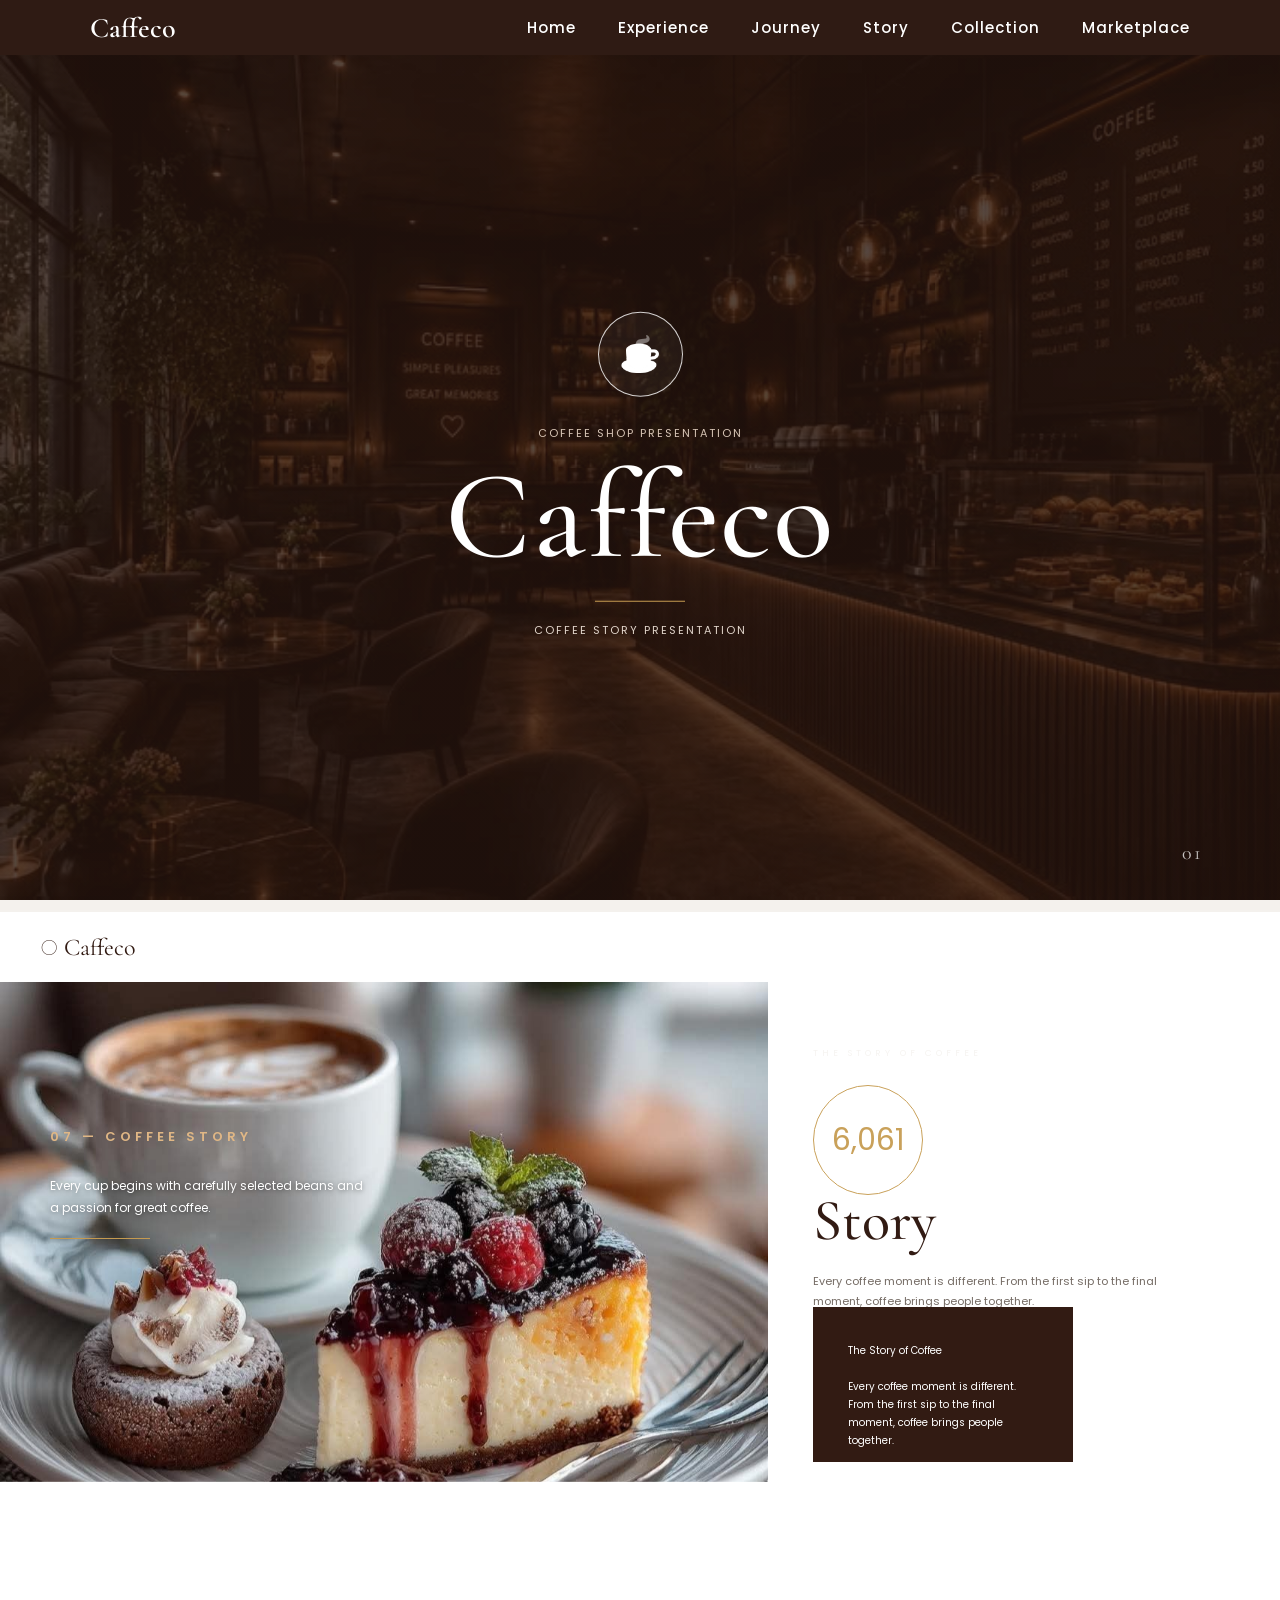
==== commit 52191535: "Add multi-page coffee website navigation" ====
--- a/index.html
+++ b/index.html
@@ -21,7 +21,7 @@
 
 <nav class="navbar">
 
-    <a href="#home" class="nav-logo">
+    <a href="index.html" class="nav-logo">
         Caffeco
     </a>
 
@@ -31,23 +31,25 @@
 
     <div class="nav-links" id="nav">
 
-        <a href="#home">Home</a>
+        <a href="index.html">Home</a>
 
-        <a href="#experience">Experience</a>
+        <a href="experience.html">Experience</a>
 
-        <a href="#journey">Journey</a>
+        <a href="journey.html">Journey</a>
 
-        <a href="#story">Story</a> 
+        <a href="story.html">Story</a>
 
-        <a href="#collection">Collection</a>
+        <a href="collection.html">Collection</a>
 
-        <a href="#marketplace">Marketplace</a>
+        <a href="marketplace.html">Marketplace</a>
 
     </div>
 
 </nav>
+
+
 <!-- =====================================================
-     PAGE 01 — HOME
+     HOME PAGE
 ===================================================== -->
 
 <section class="cover" id="home">
@@ -85,169 +87,9 @@
 
 </section>
 
-<!-- =====================================================
-     PAGE 07 — STORY OF COFFEE
-===================================================== -->
-
-<section class="coffee-story-section" id="journey">
-
-    <div class="story7-left">
-
-        <div class="story7-small-image">
-
-            <img src="images/coffee-making.jpg"
-                 alt="Coffee preparation">
-
-        </div>
-
-        <div class="story7-left-content">
-
-            <span class="story7-number">
-                07 — COFFEE STORY
-            </span>
-
-            <p>
-                Every cup begins with carefully
-                selected beans and a passion
-                for great coffee.
-            </p>
-
-        </div>
-
-    </div>
-
-
-    <div class="story7-main-image">
-
-        <img src="images/coffee-cups.jpg"
-             alt="Coffee cups">
-
-    </div>
-
-
-    <div class="story7-right">
-
-        <div class="story7-top">
-
-            <span>CAFFECO</span>
-
-            <span>THE STORY OF COFFEE</span>
-
-        </div>
-
-        <div class="story7-content">
-
-            <span class="story7-label">
-                THE STORY OF COFFEE
-            </span>
-
-            <h2>
-                The Story<br>
-                of Coffee
-            </h2>
-
-            <div class="story7-divider"></div>
-
-            <p>
-                Coffee has been part of our daily
-                lives for generations. From the
-                origin of the bean to the moment
-                it reaches your cup, every step
-                creates a unique experience.
-            </p>
-
-            <p>
-                We believe great coffee is about
-                quality, patience and the simple
-                pleasure of sharing a perfect cup.
-            </p>
-
-            <a href="#" class="story7-link">
-                DISCOVER MORE
-                <span>↗</span>
-            </a>
-
-        </div>
-
-        <div class="story7-page-number">
-            07
-        </div>
-
-    </div>
-
-</section>
-<!-- =====================================================
-     PAGE 06 — COFFEE EXPERIENCE
-===================================================== -->
-
-<section class="coffee-experience" id="experience">
-
-    <div class="experience-image">
-
-        <img src="images/coffee-person.jpg"
-             alt="Person enjoying coffee">
-
-    </div>
-
-    <div class="experience-content">
-
-        <div class="experience-top">
-
-            <p class="experience-number">
-                06 — COFFEE EXPERIENCE
-            </p>
-
-            <h2>
-                Make coffee<br>
-                with perfect taste
-            </h2>
-
-            <p class="experience-text">
-                Discover the art of making coffee with perfect taste.
-                Carefully selected beans, the right roasting process
-                and thoughtful preparation come together to create
-                a smooth, balanced and delicious cup of coffee.
-            </p>
-
-        </div>
-
-        <div class="experience-bottom">
-
-            <div class="experience-step">
-
-                <span>01</span>
-
-                <p>
-                    Select the finest<br>
-                    coffee beans.
-                </p>
-
-            </div>
-
-            <div class="experience-step">
-
-                <span>02</span>
-
-                <p>
-                    Prepare your coffee<br>
-                    with care.
-                </p>
-
-            </div>
-
-            <div class="experience-arrow">
-                →
-            </div>
-
-        </div>
-
-    </div>
-
-</section>
-
 
 <!-- =====================================================
-     PAGE 07 — THE STORY OF COFFEE
+     HOME SECOND SECTION
 ===================================================== -->
 
 <section class="coffee-moment-section">
@@ -333,706 +175,6 @@
     </div>
 
 </section>
-<!-- =====================================================
-     PAGE 10 — THE STORY OF COFFEE
-===================================================== -->
-
-<section class="story-section" id="story">
-
-    <div class="story-heading">
-
-        <p class="story-label">
-            10 — THE STORY OF COFFEE
-        </p>
-
-        <h2>
-            The Story<br>
-            of Coffee
-        </h2>
-
-        <p class="story-line">
-            From the first bean to the perfect cup,
-            every coffee has a story.
-        </p>
-
-    </div>
-
-
-    <div class="story-top-image">
-
-        <img src="images/lattee.jpg"
-             alt="coffee">
-
-    </div>
-
-
-    <div class="story-bottom-image">
-
-        <img src="images/latte-cup.jpg"
-             alt="Latte coffee">
-
-    </div>
-
-
-    <div class="story-info">
-
-        <div class="story-percent">
-            85%
-        </div>
-
-    </div>
-
-
-    <div class="story-text">
-
-        <h3>
-            Make your coffee
-        </h3>
-
-        <p>
-            Great coffee starts with carefully selected
-            beans, the right roast and a thoughtful
-            preparation process. Every detail matters
-            in creating a rich and memorable cup.
-        </p>
-
-    </div>
-
-</section>
-
-<!-- =====================================================
-     PAGE 13 — THE STORY OF COFFEE
-===================================================== -->
-
-<section class="ingredients-section" id="collection">
-
-    <div class="ingredients-heading">
-
-        <span>
-            13 — THE STORY OF COFFEE
-        </span>
-
-        <h2>
-            The Story of Coffee
-        </h2>
-
-    </div>
-
-
-    <div class="ingredients-gallery">
-
-        <div class="ingredient-img ingredient-img-one">
-
-            <img src="images/coffee-cups.jpg"
-                 alt="Coffee cups">
-
-        </div>
-
-
-        <div class="ingredient-img ingredient-img-two">
-
-            <img src="images/latte-cup.jpg"
-                 alt="Coffee cup">
-
-        </div>
-
-
-        <div class="ingredient-img ingredient-img-three">
-
-            <img src="images/coffee-test.jpg"
-                 alt="Iced coffee">
-
-        </div>
-
-
-        <div class="ingredient-img ingredient-img-four">
-
-            <img src="images/coffee-food.jpg"
-                 alt="Coffee and food">
-
-        </div>
-
-    </div>
-
-
-    <div class="ingredients-info">
-
-        <span class="ingredients-label">
-            INGREDIENTS COFFEE
-        </span>
-
-        <p>
-            Great coffee starts with carefully selected
-            ingredients. From fresh coffee beans to milk
-            and natural flavours, every element plays a
-            role in creating a memorable cup.
-        </p>
-
-
-        <div class="ingredient-icons">
-
-            <div class="ingredient-icon">
-                <span>☕</span>
-            </div>
-
-            <div class="ingredient-icon">
-                <span>◯</span>
-            </div>
-
-            <div class="ingredient-icon">
-                <span>✦</span>
-            </div>
-
-        </div>
-
-    </div>
-
-
-    <div class="ingredients-page-number">
-        13
-    </div>
-
-</section>
-<!-- =====================================================
-     PAGE 16 — COFFEE STORY
-===================================================== -->
-
-<section class="coffee-story-2">
-
-    <div class="story2-heading">
-
-        <p class="story2-label">
-            05 — COFFEE STORY
-        </p>
-
-        <h2>
-            The Story<br>
-            of Coffee
-        </h2>
-
-    </div>
-
-
-    <div class="story2-description">
-
-    <p>
-        Every cup of coffee begins with a carefully selected bean.
-        From the first roast to the final pour, every step brings
-        rich flavour, aroma and character to the coffee we enjoy.
-        Discover the journey behind every carefully crafted cup.
-    </p>
-
-</div>
-    <div class="story2-main-image">
-
-        <img src="images/lattee.jpg"
-             alt="Coffee cups">
-
-    </div>
-
-
-    <div class="story2-small-image story2-small-one">
-
-        <img src="images/coffee-making1.jpg"
-             alt="Coffee preparation">
-
-        <p>
-            Carefully selected beans
-            roasted to bring out
-            their natural rich flavour.
-        </p>
-
-    </div>
-
-
-    <div class="story2-small-image story2-small-two">
-
-        <img src="images/coffee-making1.jpg"
-             alt="Coffee making">
-
-        <p>
-            Expertly prepared with care
-            to create a smooth, balanced
-            and delicious cup of coffee.
-        </p>
-
-    </div>
-
-</section>
-
-
-<!-- =====================================================
-     PAGE 20 — MARKETPLACE
-===================================================== -->
-
-<section class="marketplace-section" id="marketplace">
-
-    <div class="marketplace-image">
-
-        <img src="images/coffee-mobile.png"
-             alt="Coffee product">
-
-    </div>
-
-
-    <div class="marketplace-content">
-
-        <span class="marketplace-label">
-            10 — COFFEE MARKETPLACE
-        </span>
-
-        <h2>
-            Marketplace<br>
-            Caffeco Coffee
-        </h2>
-
-        <p class="marketplace-description">
-            Discover our carefully selected coffee collection.
-            Enjoy rich flavours, smooth aromas and quality coffee
-            made for every coffee moment.
-        </p>
-
-        <a href="#" class="marketplace-button">
-            EXPLORE COLLECTION ↗
-        </a>
-
-
-        <div class="marketplace-products">
-
-            <div class="marketplace-product">
-
-                <div class="product-icon">
-                    <span>◉</span>
-                </div>
-
-                <div class="product-divider"></div>
-
-                <strong>$18</strong>
-
-            </div>
-
-
-            <div class="marketplace-product">
-
-                <div class="product-icon">
-                    <span>◉</span>
-                </div>
-
-                <div class="product-divider"></div>
-
-                <strong>$18</strong>
-
-            </div>
-
-        </div>
-
-    </div>
-
-
-    <div class="marketplace-bottom">
-
-        <div class="marketplace-discount">
-            <span>50%</span>
-        </div>
-
-
-        <div class="marketplace-bottom-text">
-
-            <p>
-                Explore our carefully selected coffee collection,
-                crafted for rich flavour and a memorable coffee
-                experience. Discover quality coffee made for
-                every coffee moment.
-            </p>
-
-        </div>
-
-    </div>
-
-
-    <div class="marketplace-page-number">
-        20
-    </div>
-
-</section>
-
-
-<!-- =====================================================
-     PAGE 22 — PERFECT COFFEE
-===================================================== -->
-
-<section class="perfect-coffee">
-
-    <div class="perfect-left">
-
-        <div class="perfect-tablet">
-
-            <img src="images/coffee-tablet.jpg"
-                 alt="Coffee and tablet">
-
-        </div>
-
-
-        <div class="perfect-small-text">
-
-            <span>
-                06 — COFFEE EXPERIENCE
-            </span>
-
-            <p>
-                Discover the little details<br>
-                that make every coffee special.
-            </p>
-
-            <div class="small-line"></div>
-
-        </div>
-
-    </div>
-
-
-    <div class="perfect-right">
-
-        <div class="perfect-heading">
-
-            <span>
-                THE COFFEE JOURNEY
-            </span>
-
-            <h2>
-                The Perfect<br>
-                Coffee Taste
-            </h2>
-
-            <p class="journey-description">
-    From carefully selected beans to the final cup,
-    every detail matters in creating the perfect
-    coffee experience. Discover the rich flavour,
-    aroma and care behind every cup.
-</p>
-
-        </div>
-
-
-        <div class="perfect-bottom-image">
-
-            <img src="images/latte-cup.jpg"
-                 alt="Perfect coffee">
-
-        </div>
-
-
-        <div class="perfect-number">
-            06
-        </div>
-
-    </div>
-
-</section>
-
-
-<!-- =====================================================
-     PAGE 23 — PERFECT COFFEE TASTE
-===================================================== -->
-
-<section class="perfect-taste-2">
-
-    <div class="taste2-heading">
-
-    <span>
-        11 — COFFEE EXPERIENCE
-    </span>
-
-    <h2>
-        The Perfect<br>
-        Coffee<br>
-        Taste
-    </h2>
-
-    <p>
-        Discover the rich flavour and aroma of carefully crafted coffee,
-        where every detail comes together to create a truly memorable taste.
-    </p>
-
-</div>
-
-
-    <div class="taste2-main-image">
-
-        <img src="images/coffee-laptop.jpg"
-             alt="Perfect coffee experience">
-
-    </div>
-
-
-    <div class="taste2-info">
-
-        <strong>
-            839 <span>+</span>
-        </strong>
-
-        <p>
-            COFFEE<br>
-            EXPERIENCES
-        </p>
-
-        <div class="taste2-lines">
-
-            <span></span>
-            <span></span>
-            <span></span>
-
-        </div>
-
-    </div>
-
-
-    <div class="taste2-bottom">
-
-        <p>
-            Discover the perfect coffee experience
-            where carefully selected beans, rich flavour
-            and thoughtful preparation come together
-            to create memorable moment,Every cup is carefully 
-            crafted to bring rich flavour and aroma, creating 
-            a warm and satisfying coffee experience.
-        </p>
-
-    </div>
-
-
-    <div class="taste2-page-number">
-        23
-    </div>
-
-</section>
-
-<!-- =====================================================
-     PAGE 25 — PERFECT COFFEE TASTE
-===================================================== -->
-
-<section class="perfect-taste">
-
-    <div class="taste-left">
-
-        <div class="taste-logo">
-            ◯ Caffè
-        </div>
-
-
-        <h2>
-            The Perfect<br>
-            Coffee Taste
-        </h2>
-
-
-        <p class="taste-description">
-            Discover the art of creating the perfect coffee.
-            Every bean, every roast and every cup matters.
-        </p>
-
-
-        <div class="taste-feature">
-
-            <span>01</span>
-
-            <div>
-
-                <h4>
-                    Fresh Coffee
-                </h4>
-
-                <p>
-                    Carefully selected coffee beans.
-                </p>
-
-            </div>
-
-        </div>
-
-
-        <div class="taste-feature">
-
-            <span>02</span>
-
-            <div>
-
-                <h4>
-                    Perfect Roast
-                </h4>
-
-                <p>
-                    Balanced roasting for rich flavour.
-                </p>
-
-            </div>
-
-        </div>
-
-    </div>
-
-
-    <div class="taste-right">
-
-        <div class="taste-brown-box">
-
-            <div class="taste-number">
-                256 <span>↗</span>
-            </div>
-
-            <p>
-                COFFEE<br>
-                EXPERIENCE
-            </p>
-
-            <div class="taste-lines">
-
-                <span></span>
-                <span></span>
-                <span></span>
-                <span></span>
-                <span></span>
-
-            </div>
-
-        </div>
-
-
-        <div class="taste-main-image">
-
-            <img src="images/coffee-testt.jpg"
-                 alt="Perfect coffee taste">
-
-        </div>
-
-
-        <div class="taste-gold-box">
-            ☕
-        </div>
-
-
-        <div class="taste-page-number">
-            06
-        </div>
-
-    </div>
-
-</section>
-
-
-<!-- =====================================================
-     PAGE 30 — PRICE TABLE
-===================================================== -->
-
-<section class="price-table-section">
-
-    <div class="price-heading">
-
-        <span>
-            12 — CAFFECO COLLECTION
-        </span>
-
-        <h2>
-            Price Table<br>
-            Caffeco Slide
-        </h2>
-
-        <div class="price-heading-line"></div>
-
-    </div>
-
-
-    <div class="price-product price-product-top">
-
-        <div class="price-product-image">
-
-            <img src="images/coffee-product.jpg"
-                 alt="Brazilian coffee">
-
-        </div>
-
-        <div class="price-box">
-            $ 94
-        </div>
-
-        <div class="price-product-info">
-
-            <h3>
-                Brazilian<br>
-                Coffee
-            </h3>
-
-            <p>
-                Rich aroma and smooth
-                roasted coffee flavour.
-            </p>
-
-        </div>
-
-        <div class="buy-text">
-            BUY
-        </div>
-
-    </div>
-
-
-    <div class="price-product price-product-bottom">
-
-        <div class="price-product-image">
-
-            <img src="images/coffee-beans.jpg"
-                 alt="Indonesian coffee">
-
-        </div>
-
-        <div class="price-box">
-            $ 89
-        </div>
-
-        <div class="price-product-info">
-
-            <h3>
-                Indonesian<br>
-                Coffee
-            </h3>
-
-            <p>
-                Deep flavour with a
-                balanced coffee aroma.
-            </p>
-
-        </div>
-
-        <div class="buy-text">
-            BUY
-        </div>
-
-    </div>
-
-
-    <div class="export-coffee">
-
-        <h3>
-            3,489 Export Coffee
-        </h3>
-
-        <div class="export-line"></div>
-
-        <p>
-            Carefully selected coffee beans
-            prepared for coffee lovers around
-            the world. Discover quality,
-            flavour and tradition in every cup.
-        </p>
-
-    </div>
-
-
-    <div class="price-page-number">
-        30
-    </div>
-
-</section>
 
 
 <script src="script.js"></script>
--- a/style.css
+++ b/style.css
@@ -23,7 +23,7 @@
     align-items:center;
     background:rgba(245, 245, 245, 0.88);
     backdrop-filter: blur(8px);
-    z-index: index 500;;
+    z-index: 500;
 }
 
 .nav-logo{
@@ -71,7 +71,7 @@
         position:absolute;
         top:80px;
         right:7%;
-        width: 220px;px;
+        width: 220px;
         background:#2d1710;
         flex-direction:column;
         padding:20px;
@@ -7567,8 +7567,124 @@
         bottom: 200px !important;
     }
 
+
     .perfect-taste-2 .taste2-bottom p {
         margin: 0 !important;
     }
 
+}
+/* =========================================
+   FINAL MOBILE MENU FIX
+   ========================================= */
+
+@media (max-width: 900px) {
+
+    .navbar {
+        position: fixed !important;
+        top: 0 !important;
+        left: 0 !important;
+        width: 100% !important;
+        height: 55px !important;
+        z-index: 99999 !important;
+    }
+
+    .menu-toggle {
+        display: block !important;
+        position: absolute !important;
+        top: 13px !important;
+        right: 20px !important;
+        z-index: 100000 !important;
+        color: #ffffff !important;
+        background: transparent !important;
+        border: none !important;
+        font-size: 27px !important;
+        cursor: pointer !important;
+    }
+
+    .nav-links {
+        display: none !important;
+        position: absolute !important;
+        top: 55px !important;
+        right: 15px !important;
+        width: 220px !important;
+        padding: 10px 0 !important;
+        flex-direction: column !important;
+        align-items: stretch !important;
+        gap: 0 !important;
+        background: #321b13 !important;
+        z-index: 100001 !important;
+        box-shadow: 0 10px 30px rgba(0,0,0,0.3) !important;
+    }
+
+    .nav-links.active {
+        display: flex !important;
+        visibility: visible !important;
+        opacity: 1 !important;
+    }
+
+    .nav-links a {
+        display: block !important;
+        width: 100% !important;
+        padding: 14px 20px !important;
+        color: #ffffff !important;
+        background: transparent !important;
+        text-decoration: none !important;
+    }
+
+}
+/* FINAL MOBILE HAMBURGER MENU FIX */
+@media (max-width: 900px) {
+
+    .navbar {
+        position: fixed !important;
+        top: 0 !important;
+        left: 0 !important;
+        width: 100% !important;
+        height: 55px !important;
+        z-index: 99999 !important;
+    }
+
+    .menu-toggle {
+        display: block !important;
+        position: absolute !important;
+        top: 13px !important;
+        right: 20px !important;
+        z-index: 100000 !important;
+        color: #ffffff !important;
+        background: transparent !important;
+        border: none !important;
+        font-size: 27px !important;
+        cursor: pointer !important;
+    }
+
+    #nav.nav-links {
+        display: none !important;
+        position: fixed !important;
+        top: 55px !important;
+        right: 15px !important;
+        width: 220px !important;
+        padding: 10px 0 !important;
+        flex-direction: column !important;
+        align-items: stretch !important;
+        gap: 0 !important;
+        background: #321b13 !important;
+        z-index: 999999 !important;
+        box-shadow: 0 10px 30px rgba(0,0,0,0.3) !important;
+    }
+    
+    #nav.nav-links.active {
+        display: flex !important;
+        visibility: visible !important;
+        opacity: 1 !important;
+    }
+
+    #nav.nav-links a {
+        display: block !important;
+        width: 100% !important;
+        padding: 14px 20px !important;
+        color: #ffffff !important;
+        background: transparent !important;
+        text-decoration: none !important;
+    }
+
 }
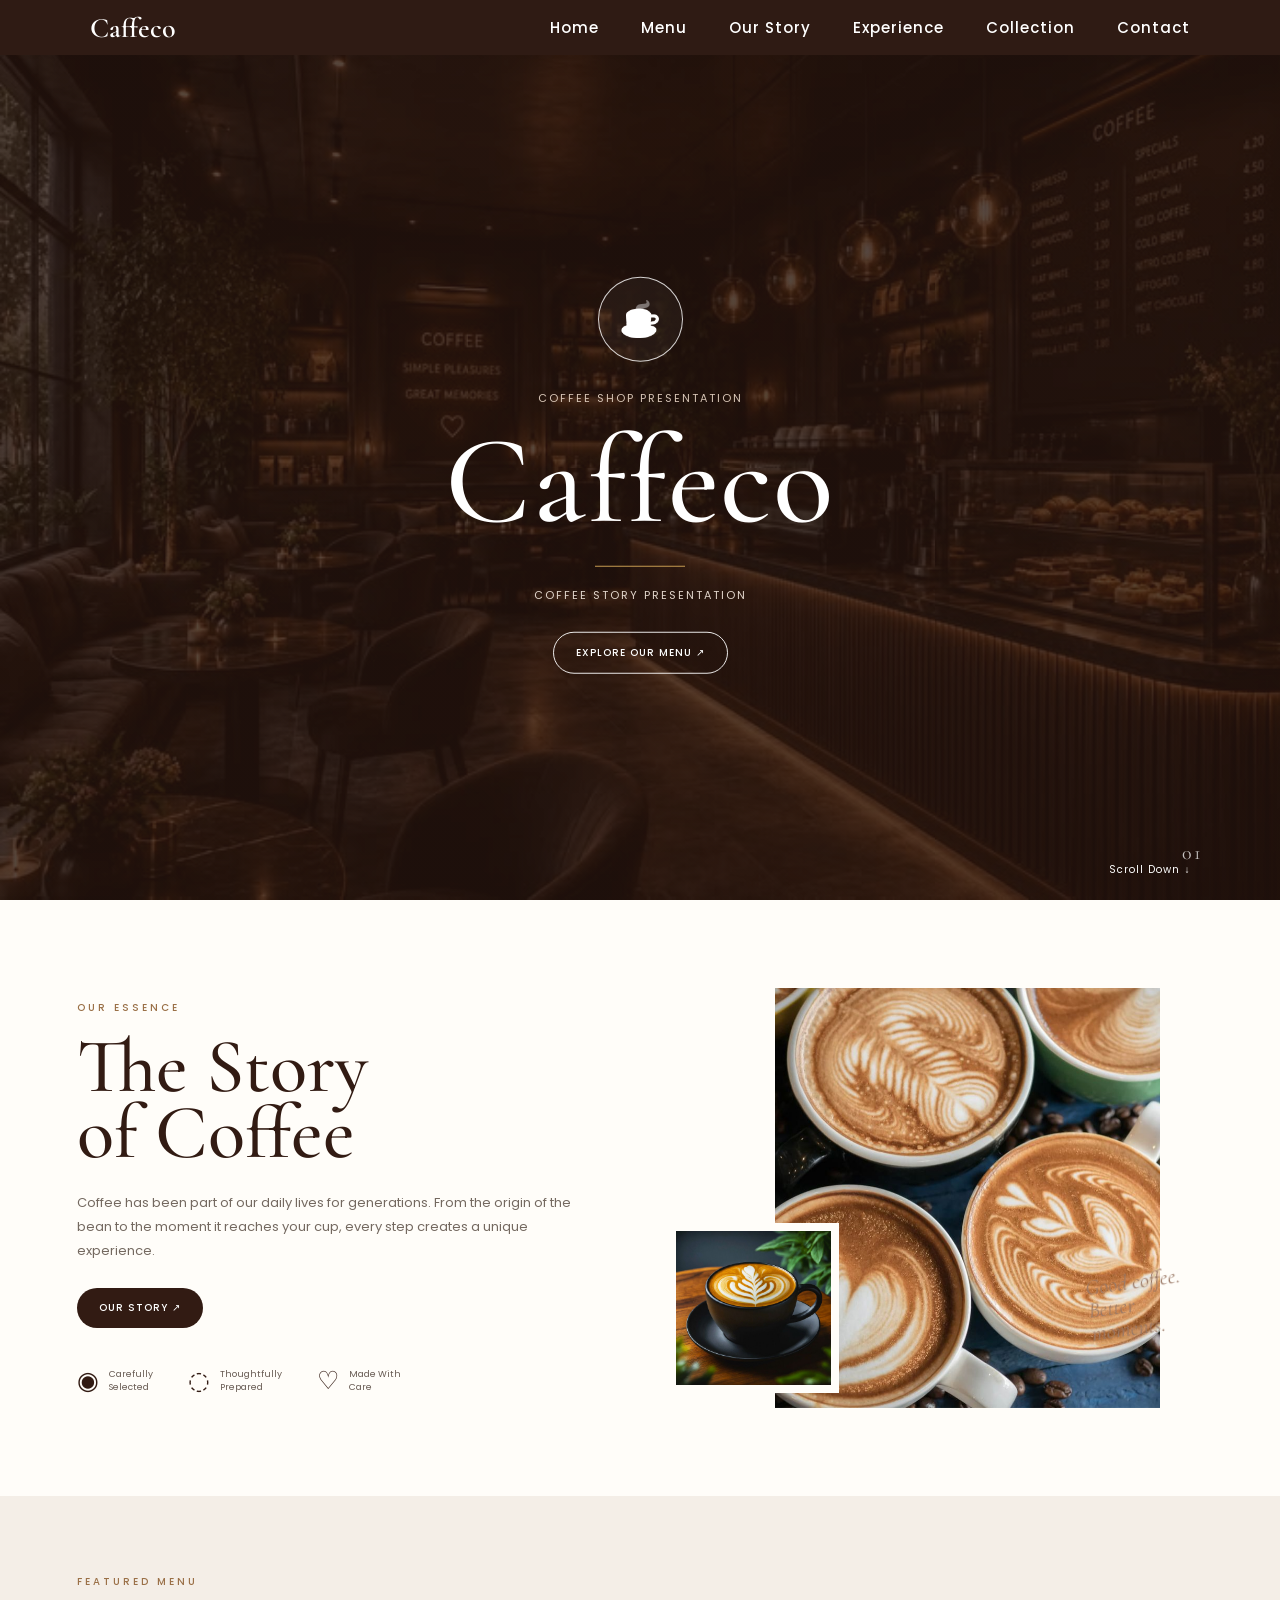
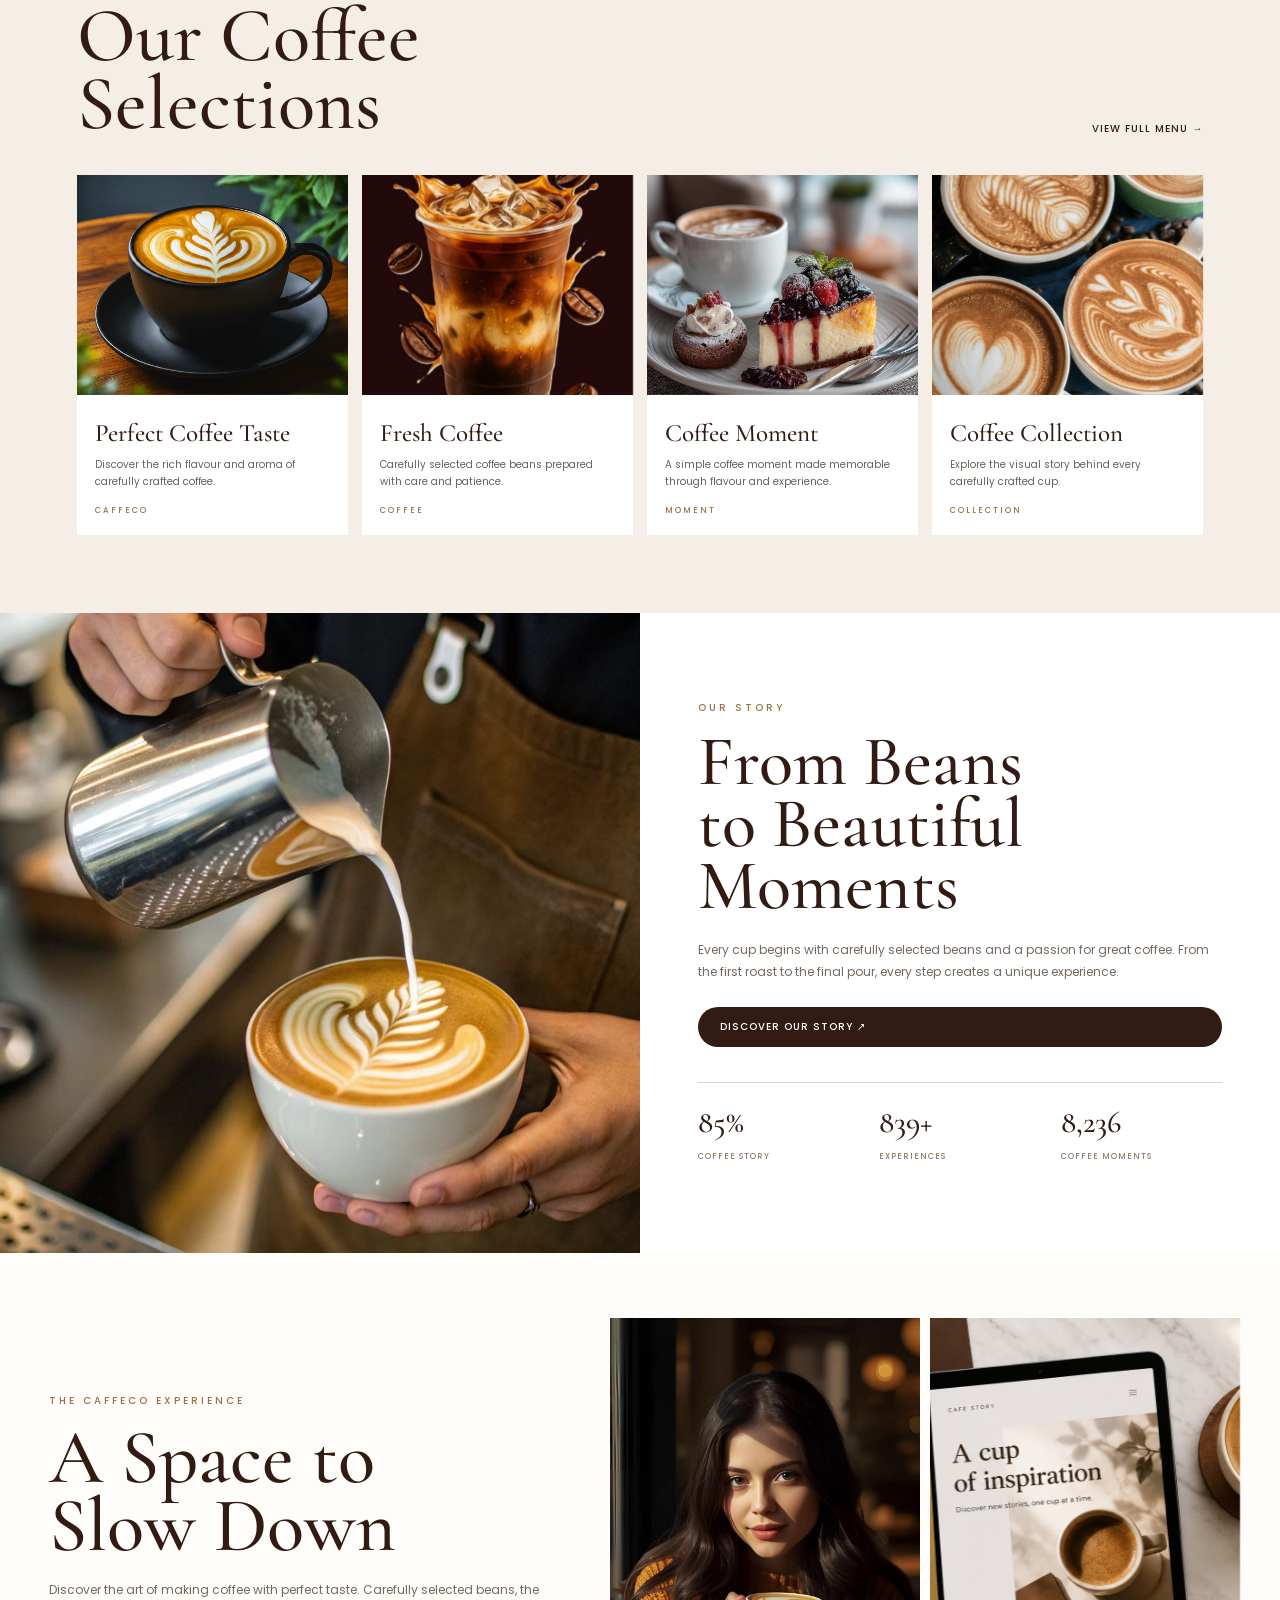
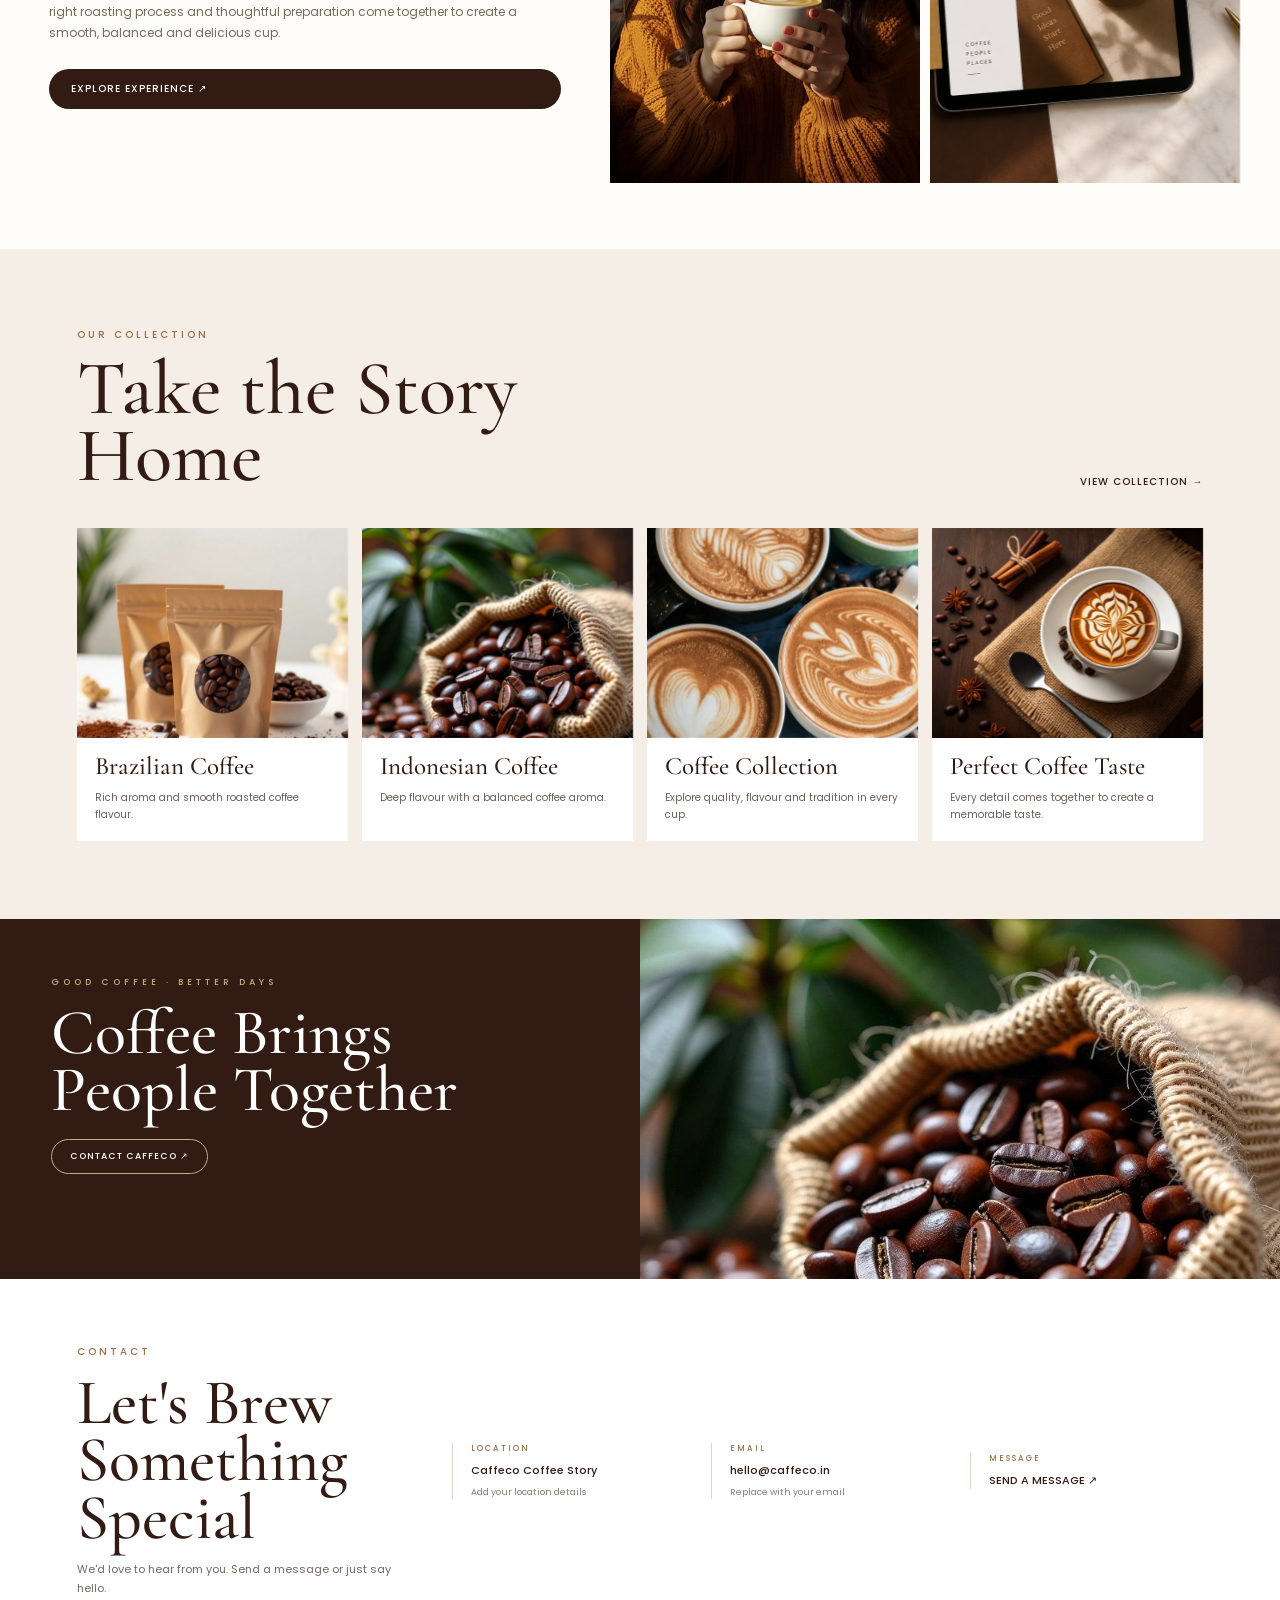
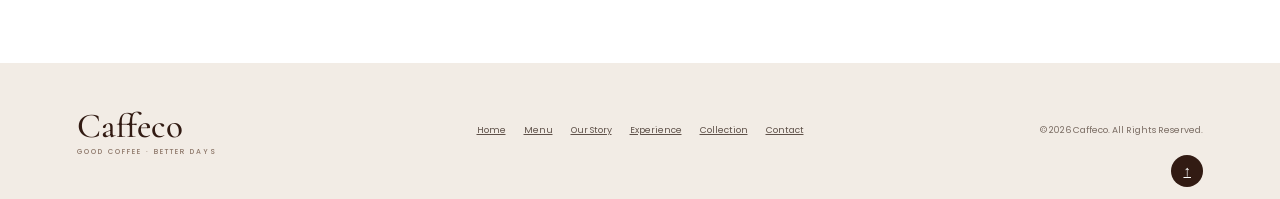
==== commit 13dfa72e: "Integrate Caffeco multi-page website structure and reference-inspired UI" ====
--- a/index.html
+++ b/index.html
@@ -1,183 +1,192 @@
 <!DOCTYPE html>
 <html lang="en">
-
 <head>
-    <meta charset="UTF-8">
-    <meta name="viewport" content="width=device-width, initial-scale=1.0">
-
-    <title>Caffeco | Coffee Story</title>
-
-    <link rel="stylesheet" href="style.css">
-
-    <link rel="preconnect" href="https://fonts.googleapis.com">
-    <link rel="preconnect" href="https://fonts.gstatic.com" crossorigin>
-
-    <link href="https://fonts.googleapis.com/css2?family=Cormorant+Garamond:wght@400;500;600;700&family=Poppins:wght@300;400;500;600&display=swap" rel="stylesheet">
+<meta charset="UTF-8">
+<meta name="viewport" content="width=device-width, initial-scale=1.0">
+<title>Caffeco | Coffee Story</title>
+<link rel="stylesheet" href="style.css">
+<link rel="stylesheet" href="caffeco-reference.css">
+<link rel="preconnect" href="https://fonts.googleapis.com">
+<link rel="preconnect" href="https://fonts.gstatic.com" crossorigin>
+<link href="https://fonts.googleapis.com/css2?family=Cormorant+Garamond:wght@400;500;600;700&family=Poppins:wght@300;400;500;600&display=swap" rel="stylesheet">
 </head>
-
 <body>
-
-<!-- ================= NAVBAR ================= -->
-
 <nav class="navbar">
-
-    <a href="index.html" class="nav-logo">
-        Caffeco
-    </a>
-
-    <button class="menu-toggle" id="menuToggle">
-        ☰
-    </button>
-
-    <div class="nav-links" id="nav">
-
-        <a href="index.html">Home</a>
-
-        <a href="experience.html">Experience</a>
-
-        <a href="journey.html">Journey</a>
-
-        <a href="story.html">Story</a>
-
-        <a href="collection.html">Collection</a>
-
-        <a href="marketplace.html">Marketplace</a>
-
-    </div>
-
+<a href="index.html" class="nav-logo">Caffeco</a>
+<button class="menu-toggle" id="menuToggle">☰</button>
+<div class="nav-links" id="nav">
+<a href="index.html">Home</a>
+<a href="menu.html">Menu</a>
+<a href="story.html">Our Story</a>
+<a href="experience.html">Experience</a>
+<a href="collection.html">Collection</a>
+<a href="contact.html">Contact</a>
+</div>
 </nav>
 
-
-<!-- =====================================================
-     HOME PAGE
-===================================================== -->
+<main class="reference-home">
 
 <section class="cover" id="home">
-
-    <img src="images/hero-coffee.jpg"
-         alt="Caffeco Coffee Shop">
-
+    <img src="images/hero-coffee.jpg" alt="Caffeco Coffee Shop">
     <div class="cover-overlay"></div>
-
     <div class="cover-content">
-
-        <div class="coffee-mark">
-            <span>☕</span>
-        </div>
-
-        <p class="cover-small-title">
-            COFFEE SHOP PRESENTATION
-        </p>
-
-        <h1>
-            Caffeco
-        </h1>
-
+        <div class="coffee-mark"><span>☕</span></div>
+        <p class="cover-small-title">COFFEE SHOP PRESENTATION</p>
+        <h1>Caffeco</h1>
         <div class="cover-line"></div>
-
-        <p class="cover-subtitle">
-            Coffee Story Presentation
-        </p>
-
+        <p class="cover-subtitle">Coffee Story Presentation</p>
+        <a href="menu.html" class="ref-hero-button">EXPLORE OUR MENU ↗</a>
     </div>
-
-    <div class="cover-page-number">
-        01
-    </div>
-
+    <div class="cover-page-number">01</div>
+    <div class="ref-scroll">Scroll Down ↓</div>
 </section>
 
-
-<!-- =====================================================
-     HOME SECOND SECTION
-===================================================== -->
-
-<section class="coffee-moment-section">
-
-    <div class="moment-left">
-
-        <span class="moment-label">
-            07 — COFFEE STORY
-        </span>
-
-        <h2>
-            The Story<br>
-            of Coffee
-        </h2>
-
-        <p class="moment-description">
-            Every cup begins with carefully selected
-            beans and a passion for great coffee.
-        </p>
-
-        <div class="moment-line"></div>
-
+<!-- ADDED: reference-style essence section using your existing story content/images -->
+<section class="ref-essence">
+  <div class="ref-essence-copy">
+    <span class="ref-kicker">OUR ESSENCE</span>
+    <h2>The Story<br>of Coffee</h2>
+    <p>
+      Coffee has been part of our daily lives for generations. From the
+      origin of the bean to the moment it reaches your cup, every step
+      creates a unique experience.
+    </p>
+    <a href="story.html" class="ref-dark-button">OUR STORY ↗</a>
+    <div class="ref-values">
+      <div><b>◉</b><span>Carefully<br>Selected</span></div>
+      <div><b>◌</b><span>Thoughtfully<br>Prepared</span></div>
+      <div><b>♡</b><span>Made With<br>Care</span></div>
     </div>
-
-
-    <div class="moment-image">
-
-        <img src="images/coffee-food.jpg"
-             alt="Coffee and food">
-
-    </div>
-
-
-    <div class="moment-info">
-
-        <div class="moment-circle">
-            8,236
-        </div>
-
-        <h3>
-            Story
-        </h3>
-
-        <p>
-            Every coffee moment is different.
-            From the first sip to the final moment,
-            coffee brings people together.
-        </p>
-
-        <a href="#" class="moment-button">
-            DISCOVER
-            <span>↗</span>
-        </a>
-
-    </div>
-
-
-    <div class="moment-bottom">
-
-        <div class="moment-small-image">
-
-            <img src="images/latte-cup.jpg"
-                 alt="Latte coffee">
-
-        </div>
-
-        <div class="moment-bottom-text">
-
-            <span>COFFEE STORY</span>
-
-            <p>
-                Discover the rich taste, aroma and
-                tradition behind every cup of coffee.
-            </p>
-
-        </div>
-
-    </div>
-
-
-    <div class="moment-page-number">
-        07
-    </div>
-
+  </div>
+  <div class="ref-essence-art">
+    <img class="ref-essence-main" src="images/coffee-cups.jpg" alt="Coffee cups">
+    <img class="ref-essence-small" src="images/latte-cup.jpg" alt="Latte coffee">
+    <span class="ref-hand-note">Good coffee.<br>Better moments.</span>
+  </div>
 </section>
 
+<!-- ADDED: reference-style featured menu using images/content already present in your project -->
+<section class="ref-featured">
+  <div class="ref-section-head">
+    <div>
+      <span class="ref-kicker">FEATURED MENU</span>
+      <h2>Our Coffee<br>Selections</h2>
+    </div>
+    <a href="menu.html" class="ref-inline-link">VIEW FULL MENU →</a>
+  </div>
+  <div class="ref-menu-grid">
+    <article>
+      <img src="images/latte-cup.jpg" alt="Latte coffee">
+      <div><h3>Perfect Coffee Taste</h3><p>Discover the rich flavour and aroma of carefully crafted coffee.</p><strong>CAFFECO</strong></div>
+    </article>
+    <article>
+      <img src="images/coffee-test.jpg" alt="Coffee drink">
+      <div><h3>Fresh Coffee</h3><p>Carefully selected coffee beans prepared with care and patience.</p><strong>COFFEE</strong></div>
+    </article>
+    <article>
+      <img src="images/coffee-food.jpg" alt="Coffee and food">
+      <div><h3>Coffee Moment</h3><p>A simple coffee moment made memorable through flavour and experience.</p><strong>MOMENT</strong></div>
+    </article>
+    <article>
+      <img src="images/coffee-cups.jpg" alt="Coffee collection">
+      <div><h3>Coffee Collection</h3><p>Explore the visual story behind every carefully crafted cup.</p><strong>COLLECTION</strong></div>
+    </article>
+  </div>
+</section>
 
+<!-- ADDED: experience block; the full original experience page remains available separately -->
+<section class="ref-story-banner">
+  <div class="ref-banner-image"><img src="images/coffee-making.jpg" alt="Coffee preparation"></div>
+  <div class="ref-banner-copy">
+    <span class="ref-kicker">OUR STORY</span>
+    <h2>From Beans<br>to Beautiful Moments</h2>
+    <p>
+      Every cup begins with carefully selected beans and a passion for great coffee.
+      From the first roast to the final pour, every step creates a unique experience.
+    </p>
+    <a href="story.html" class="ref-dark-button">DISCOVER OUR STORY ↗</a>
+    <div class="ref-stats">
+      <div><strong>85%</strong><span>COFFEE STORY</span></div>
+      <div><strong>839+</strong><span>EXPERIENCES</span></div>
+      <div><strong>8,236</strong><span>COFFEE MOMENTS</span></div>
+    </div>
+  </div>
+</section>
+
+<!-- ADDED: reference-style cafe experience section using your existing experience image -->
+<section class="ref-experience-home">
+  <div class="ref-experience-copy">
+    <span class="ref-kicker">THE CAFFECO EXPERIENCE</span>
+    <h2>A Space to<br>Slow Down</h2>
+    <p>
+      Discover the art of making coffee with perfect taste. Carefully selected beans,
+      the right roasting process and thoughtful preparation come together to create
+      a smooth, balanced and delicious cup.
+    </p>
+    <a href="experience.html" class="ref-dark-button">EXPLORE EXPERIENCE ↗</a>
+  </div>
+  <div class="ref-experience-images">
+    <img src="images/coffee-person.jpg" alt="Person enjoying coffee">
+    <img src="images/coffee-tablet.jpg" alt="Coffee and tablet">
+  </div>
+</section>
+
+<!-- ADDED: collection preview using your existing collection imagery -->
+<section class="ref-collection-home">
+  <div class="ref-section-head">
+    <div>
+      <span class="ref-kicker">OUR COLLECTION</span>
+      <h2>Take the Story<br>Home</h2>
+    </div>
+    <a href="collection.html" class="ref-inline-link">VIEW COLLECTION →</a>
+  </div>
+  <div class="ref-collection-grid">
+    <article><img src="images/coffee-product.jpg" alt="Coffee product"><h3>Brazilian Coffee</h3><p>Rich aroma and smooth roasted coffee flavour.</p></article>
+    <article><img src="images/coffee-beans.jpg" alt="Coffee beans"><h3>Indonesian Coffee</h3><p>Deep flavour with a balanced coffee aroma.</p></article>
+    <article><img src="images/coffee-cups.jpg" alt="Coffee cups"><h3>Coffee Collection</h3><p>Explore quality, flavour and tradition in every cup.</p></article>
+    <article><img src="images/lattee.jpg" alt="Latte coffee"><h3>Perfect Coffee Taste</h3><p>Every detail comes together to create a memorable taste.</p></article>
+  </div>
+</section>
+
+<!-- ADDED: reference-style dark CTA -->
+<section class="ref-cta">
+  <div>
+    <span>GOOD COFFEE · BETTER DAYS</span>
+    <h2>Coffee Brings<br>People Together</h2>
+    <a href="contact.html">CONTACT CAFFECO ↗</a>
+  </div>
+  <img src="images/coffee-beans.jpg" alt="Coffee beans">
+</section>
+
+<!-- ADDED: contact strip like the reference, without inventing personal contact details -->
+<section class="ref-contact-strip">
+  <div class="ref-contact-title">
+    <span class="ref-kicker">CONTACT</span>
+    <h2>Let's Brew<br>Something Special</h2>
+    <p>We'd love to hear from you. Send a message or just say hello.</p>
+  </div>
+  <div class="ref-contact-item"><b>LOCATION</b><span>Caffeco Coffee Story</span><small>Add your location details</small></div>
+  <div class="ref-contact-item"><b>EMAIL</b><span>hello@caffeco.in</span><small>Replace with your email</small></div>
+  <div class="ref-contact-item"><b>MESSAGE</b><a href="contact.html">SEND A MESSAGE ↗</a></div>
+</section>
+
+</main>
+<footer class="caffeco-reference-footer">
+  <div class="footer-brand">
+    <div class="footer-logo">Caffeco</div>
+    <span>GOOD COFFEE · BETTER DAYS</span>
+  </div>
+  <div class="footer-links">
+    <a href="index.html">Home</a>
+    <a href="menu.html">Menu</a>
+    <a href="story.html">Our Story</a>
+    <a href="experience.html">Experience</a>
+    <a href="collection.html">Collection</a>
+    <a href="contact.html">Contact</a>
+  </div>
+  <div class="footer-copy">© 2026 Caffeco. All Rights Reserved.</div>
+  <a href="#" class="footer-top" aria-label="Back to top">↑</a>
+</footer>
 <script src="script.js"></script>
-
 </body>
-</html>+</html>
--- a/style.css
+++ b/style.css
@@ -153,7 +153,7 @@
 
 .coffee-experience {
     width: 100%;
-    min-height: 720px;
+    min-height: 620px;
 
     padding: 0;
 
@@ -176,7 +176,7 @@
 
 .experience-image {
     width: 100%;
-    height: 620px;
+    height: 520px;
 
     position: relative;
 
@@ -203,7 +203,7 @@
 
 .experience-content {
     width: 100%;
-    height: 720px;
+    height: 520px;
 
     margin: 0;
 
@@ -1239,7 +1239,7 @@
     position: absolute;
     left: 7%;
     bottom: 2px;
-    color: white;
+    color: rgb(6, 6, 6);
     z-index: 5;
 }
 
@@ -1998,7 +1998,7 @@
 
     display: block;
 
-    color: #f6f4f1;
+    color: #321b13;
 
     font-family: "Poppins", sans-serif;
 
@@ -2035,16 +2035,11 @@
 
 .moment-info p {
     max-width: 350px;
-
     color: #756c65;
-
     font-family: "Poppins", sans-serif;
-
     font-size: 11px;
-
     line-height: 1.8;
-
-    margin: 0;
+    margin: -8px 0 0;
 }
 
 
@@ -2056,11 +2051,10 @@
     content: "The Story of Coffee\A\A Every coffee moment is different. From the first sip to the final moment, coffee brings people together.";
 
     white-space: pre-line;
-
     position: absolute;
 
     left: 45px;
-    bottom: 170px;
+    bottom: 155px;
 
     width: 260px;
     height: 155px;
@@ -2074,12 +2068,8 @@
     color: #ffffff;
 
     font-family: "Poppins", sans-serif;
-
     font-size: 10px;
-
     line-height: 1.8;
-
-    z-index: 8;
 }
 
 
@@ -3849,7 +3839,7 @@
 .export-coffee {
     position: absolute;
 
-    right: 8%;
+    right: 7%;
 
     bottom: 100px;
 
@@ -7687,4 +7677,46 @@
         text-decoration: none !important;
     }
 
+}
+/* =========================================
+   COFFEE EXPERIENCE — DESKTOP REFERENCE FIX
+========================================= */
+
+@media (min-width: 901px) {
+
+    .coffee-experience {
+        min-height: 520px;
+    }
+
+    .experience-image {
+        height: 520px;
+    }
+
+    .experience-content {
+        height: 520px;
+    }
+
+    .experience-top {
+        height: 300px;
+    }
+
+    .experience-bottom {
+        height: 220px;
+    }
+
+}
+/* =========================================
+   EXPERIENCE — FINAL SPACING ADJUSTMENT
+========================================= */
+@media (min-width: 901px) {
+
+    .experience-top {
+        height: 250px;
+    }
+
+    .experience-bottom {
+        height: 220px;
+        padding-top: 20px;
+    }
+
 }
--- a/caffeco-reference.css
+++ b/caffeco-reference.css
@@ -0,0 +1,228 @@
+
+/* =========================================================
+   CAFFECO — KAAPI & CO STRUCTURE + YOUR ORIGINAL VISUAL THEME
+   ADD-ON ONLY
+   This file intentionally does NOT style .navbar, .nav-links,
+   .menu-toggle or your original section classes.
+   ========================================================= */
+
+:root{
+  --ref-brown:#321b13;
+  --ref-brown-2:#4a281c;
+  --ref-cream:#f7f3ee;
+  --ref-paper:#fffdf9;
+  --ref-gold:#c59a50;
+  --ref-line:#ded4ca;
+  --ref-text:#2d211c;
+  --ref-muted:#746960;
+}
+body{overflow-x:hidden}
+.reference-home,.reference-inner{width:100%;overflow:hidden}
+.reference-home a,.reference-inner a{text-decoration:none}
+.cover{position:relative}
+.ref-hero-button{display:inline-block;margin-top:28px;padding:12px 22px;border:1px solid rgba(255,255,255,.9);border-radius:28px;color:#fff;font:500 10px Poppins,sans-serif;letter-spacing:1px;text-transform:uppercase;transition:.3s}
+.ref-hero-button:hover{background:#fff;color:var(--ref-brown);transform:translateY(-2px)}
+.ref-scroll{position:absolute;right:7%;bottom:22px;color:#fff;font:400 10px Poppins,sans-serif;letter-spacing:1px;z-index:5}
+
+/* shared editorial */
+.ref-kicker{display:block;font:500 10px Poppins,sans-serif;letter-spacing:3px;color:#9a7047;text-transform:uppercase}
+.ref-dark-button{display:inline-block;margin-top:25px;background:var(--ref-brown);color:#fff;padding:12px 22px;border-radius:24px;font:500 10px Poppins,sans-serif;letter-spacing:1px;text-transform:uppercase;transition:.3s}
+.ref-dark-button:hover{background:var(--ref-gold);transform:translateY(-2px)}
+.ref-inline-link{color:var(--ref-brown);font:500 10px Poppins,sans-serif;letter-spacing:1px;text-transform:uppercase}
+.ref-section-head{display:flex;justify-content:space-between;align-items:flex-end;margin-bottom:38px}
+.ref-section-head h2{font:500 clamp(48px,6vw,78px)/.88 "Cormorant Garamond",serif;color:var(--ref-brown);margin:12px 0 0}
+.ref-existing-section{position:relative}
+
+/* essence */
+.ref-essence{min-height:590px;background:var(--ref-paper);display:grid;grid-template-columns:1fr 1fr;padding:75px 6%;gap:5%;align-items:center}
+.ref-essence-copy{padding:25px 4% 25px 0}
+.ref-essence-copy h2{font:500 clamp(52px,6vw,82px)/.86 "Cormorant Garamond",serif;color:var(--ref-brown);margin:18px 0 25px}
+.ref-essence-copy p{max-width:510px;font:400 13px/1.85 Poppins,sans-serif;color:var(--ref-muted)}
+.ref-values{display:flex;gap:35px;margin-top:38px}
+.ref-values div{display:flex;align-items:center;gap:10px}
+.ref-values b{font:400 25px "Cormorant Garamond",serif;color:var(--ref-brown)}
+.ref-values span{font:400 9px/1.5 Poppins,sans-serif;color:#675a52}
+.ref-essence-art{position:relative;height:420px}
+.ref-essence-main{position:absolute;right:8%;top:0;width:72%;height:100%;object-fit:cover}
+.ref-essence-small{position:absolute;left:0;bottom:15px;width:32%;height:170px;object-fit:cover;border:8px solid var(--ref-paper)}
+.ref-hand-note{position:absolute;right:0;bottom:70px;width:115px;color:#9a7966;font:italic 22px/1.05 "Cormorant Garamond",serif;transform:rotate(-8deg)}
+
+/* featured menu */
+.ref-featured,.ref-collection-home{background:#f4eee7;padding:78px 6%}
+.ref-menu-grid,.ref-collection-grid{display:grid;grid-template-columns:repeat(4,1fr);gap:14px}
+.ref-menu-grid article,.ref-collection-grid article{background:#fff}
+.ref-menu-grid img,.ref-collection-grid img{width:100%;height:220px;display:block;object-fit:cover}
+.ref-menu-grid article div{padding:18px}
+.ref-menu-grid h3,.ref-collection-grid h3{font:500 25px/1 "Cormorant Garamond",serif;color:var(--ref-brown);margin:8px 0 10px}
+.ref-menu-grid p,.ref-collection-grid p{font:400 10px/1.7 Poppins,sans-serif;color:#6c6058;margin:0}
+.ref-menu-grid strong{display:block;margin-top:15px;font:500 8px Poppins,sans-serif;letter-spacing:2px;color:#9a7047}
+
+/* story banner */
+.ref-story-banner{display:grid;grid-template-columns:1fr 1fr;min-height:570px;background:#fff}
+.ref-banner-image{min-height:570px;overflow:hidden}
+.ref-banner-image img{width:100%;height:100%;object-fit:cover;display:block}
+.ref-banner-copy{padding:80px 9%;display:flex;flex-direction:column;justify-content:center}
+.ref-banner-copy h2{font:500 clamp(50px,5.5vw,75px)/.88 "Cormorant Garamond",serif;color:var(--ref-brown);margin:15px 0 22px}
+.ref-banner-copy>p{max-width:520px;font:400 12px/1.8 Poppins,sans-serif;color:var(--ref-muted)}
+.ref-stats{display:grid;grid-template-columns:repeat(3,1fr);gap:20px;border-top:1px solid var(--ref-line);margin-top:35px;padding-top:20px}
+.ref-stats strong{display:block;font:500 31px "Cormorant Garamond",serif;color:var(--ref-brown)}
+.ref-stats span{font:500 8px Poppins,sans-serif;letter-spacing:1px;color:#8c7a6d}
+
+/* experience home */
+.ref-experience-home{display:grid;grid-template-columns:1fr 1.1fr;min-height:560px;background:var(--ref-paper)}
+.ref-experience-copy{padding:80px 8%;display:flex;flex-direction:column;justify-content:center}
+.ref-experience-copy h2{font:500 clamp(50px,6vw,78px)/.88 "Cormorant Garamond",serif;color:var(--ref-brown);margin:15px 0 20px}
+.ref-experience-copy p{max-width:510px;font:400 12px/1.8 Poppins,sans-serif;color:var(--ref-muted)}
+.ref-experience-images{display:grid;grid-template-columns:1fr 1fr;gap:10px;padding:65px 6% 65px 0}
+.ref-experience-images img{width:100%;height:100%;min-height:360px;object-fit:cover}
+
+/* collection home */
+.ref-collection-grid article{padding-bottom:18px}
+.ref-collection-grid img{height:210px}
+.ref-collection-grid h3,.ref-collection-grid p{margin-left:18px;margin-right:18px}
+.ref-collection-grid h3{margin-top:16px}
+
+/* CTA */
+.ref-cta{
+    min: height 380px;px;
+    height: 360px;px;
+    display:grid;
+    grid-template-columns:1fr 1fr;
+    background:var(--ref-brown);
+    color:#fff;
+    position:relative;
+    overflow:hidden;
+}
+
+.ref-cta>div{
+    padding:48px 8%;
+    position:relative;
+    z-index:2;
+}
+
+.ref-cta span{
+    font:500 9px Poppins,sans-serif;
+    letter-spacing:4px;
+    color:#c9aa84;
+}
+
+.ref-cta h2{
+    font:500 clamp(40px,5vw,64px)/.9 "Cormorant Garamond",serif;
+    margin:12px 0 20px;
+}
+
+.ref-cta a{
+    display:inline-block;
+    border:1px solid #c9aa84;
+    border-radius:25px;
+    padding:10px 18px;
+    color:#fff;
+    font:500 9px Poppins,sans-serif;
+    letter-spacing:1px;
+}
+
+.ref-cta img{
+    width:100%;
+    height:360px;
+    min-height:0;
+    object-fit:cover;
+    opacity:.42;
+}
+
+/* contact strip */
+.ref-contact-strip{display:grid;grid-template-columns:1.5fr 1fr 1fr 1fr;gap:25px;background:#fff;padding:65px 6%;align-items:center}
+.ref-contact-title h2{font:500 clamp(42px,5vw,66px)/.9 "Cormorant Garamond",serif;color:var(--ref-brown);margin:14px 0}
+.ref-contact-title p{font:400 11px/1.7 Poppins,sans-serif;color:var(--ref-muted);max-width:330px}
+.ref-contact-item{padding-left:18px;border-left:1px solid var(--ref-line);display:flex;flex-direction:column;gap:7px}
+.ref-contact-item b{font:500 8px Poppins,sans-serif;letter-spacing:2px;color:#9a7047}
+.ref-contact-item span,.ref-contact-item a{font:500 11px Poppins,sans-serif;color:var(--ref-brown)}
+.ref-contact-item small{font:400 9px Poppins,sans-serif;color:#8a7a70}
+
+/* inner hero */
+.ref-inner-hero{padding:125px 8% 75px;background:var(--ref-brown);color:#fff}
+.ref-inner-hero .ref-kicker{color:#d2b07c}
+.ref-inner-hero h1{font:500 clamp(62px,9vw,120px)/.82 "Cormorant Garamond",serif;margin:20px 0}
+.ref-inner-hero p{max-width:560px;font:300 13px/1.8 Poppins,sans-serif;color:#e1d5cc}
+
+/* menu inner */
+.ref-menu-intro{display:grid;grid-template-columns:1fr 1fr;padding:80px 8%;background:var(--ref-paper);gap:8%;align-items:end}
+.ref-menu-intro h2{font:500 clamp(50px,6vw,78px)/.88 "Cormorant Garamond",serif;color:var(--ref-brown);margin:15px 0 0}
+.ref-menu-intro p{font:400 12px/1.9 Poppins,sans-serif;color:var(--ref-muted);max-width:500px}
+
+/* page CTA */
+.ref-page-cta{padding:55px 8%;display:flex;gap:15px;background:#f4eee7}
+.ref-page-cta a{padding:12px 20px;border:1px solid var(--ref-brown);color:var(--ref-brown);font:500 9px Poppins,sans-serif;letter-spacing:1px;text-transform:uppercase}
+.ref-page-cta a:hover{background:var(--ref-brown);color:#fff}
+
+/* contact */
+.ref-contact-page{display:grid;grid-template-columns:1fr 1fr;min-height:650px;background:var(--ref-paper)}
+.ref-contact-page-copy{padding:90px 9%}
+.ref-contact-page-copy h2{font:500 clamp(50px,6vw,78px)/.88 "Cormorant Garamond",serif;color:var(--ref-brown);margin:18px 0 22px}
+.ref-contact-page-copy>p{font:400 12px/1.8 Poppins,sans-serif;color:var(--ref-muted);max-width:520px}
+.contact-placeholders{margin-top:45px;display:grid;grid-template-columns:1fr 1fr;gap:25px;border-top:1px solid var(--ref-line);padding-top:25px}
+.contact-placeholders div{display:flex;flex-direction:column;gap:7px}
+.contact-placeholders b{font:500 8px Poppins,sans-serif;letter-spacing:2px;color:#9a7047}
+.contact-placeholders span{font:500 10px Poppins,sans-serif;color:var(--ref-brown)}
+.ref-contact-form{background:#eee7df;padding:90px 9%;display:flex;flex-direction:column;gap:15px}
+.ref-contact-form .ref-kicker{margin-bottom:10px}
+.ref-contact-form label{font:500 9px Poppins,sans-serif;letter-spacing:1px;color:var(--ref-brown);display:flex;flex-direction:column;gap:7px}
+.ref-contact-form input,.ref-contact-form textarea{border:0;border-bottom:1px solid #c8b9ac;background:transparent;padding:10px 0;outline:none;font:400 12px Poppins,sans-serif;color:var(--ref-text);resize:vertical}
+.ref-contact-form button{align-self:flex-start;margin-top:15px;border:0;background:var(--ref-brown);color:#fff;padding:12px 22px;border-radius:22px;font:500 9px Poppins,sans-serif;letter-spacing:1px;cursor:pointer}
+
+/* footer */
+.caffeco-reference-footer{position:relative;display:grid;grid-template-columns:1fr auto 1fr;align-items:center;gap:25px;padding:42px 6%;background:#f2ece5;color:var(--ref-brown)}
+.footer-brand{display:flex;flex-direction:column}
+.footer-logo{font:500 35px "Cormorant Garamond",serif}
+.footer-brand span{font:500 7px Poppins,sans-serif;letter-spacing:2px;color:#8d7769}
+.footer-links{display:flex;gap:18px;flex-wrap:wrap;justify-content:center}
+.footer-links a{font:400 9px Poppins,sans-serif;color:#5f5149}
+.footer-copy{text-align:right;font:400 9px Poppins,sans-serif;color:#7b6d64}
+.footer-top{position:absolute;right:6%;bottom:12px;width:32px;height:32px;border-radius:50%;display:flex;align-items:center;justify-content:center;background:var(--ref-brown);color:#fff!important;font:500 15px Poppins,sans-serif}
+
+/* keep original sections from overflowing the new pages */
+.reference-inner .ref-existing-section{margin:0}
+
+/* responsive */
+@media(max-width:1000px){
+  .ref-menu-grid,.ref-collection-grid{grid-template-columns:repeat(2,1fr)}
+  .ref-contact-strip{grid-template-columns:1.5fr 1fr 1fr}
+  .ref-contact-item:last-child{grid-column:auto}
+  .ref-essence{grid-template-columns:1fr}
+  .ref-essence-art{margin-top:15px}
+}
+@media(max-width:760px){
+  .ref-section-head{display:block}
+  .ref-inline-link{display:inline-block;margin-top:18px}
+  .ref-essence{padding:55px 6%;min-height:auto}
+  .ref-essence-copy{padding-right:0}
+  .ref-values{gap:16px;flex-wrap:wrap}
+  .ref-essence-art{height:330px}
+  .ref-essence-main{right:0;width:78%}
+  .ref-essence-small{width:38%;height:135px}
+  .ref-story-banner,.ref-experience-home,.ref-cta,.ref-contact-page,.ref-menu-intro{grid-template-columns:1fr}
+  .ref-banner-image{min-height:360px}
+  .ref-banner-copy{padding:60px 7%}
+  .ref-experience-images{padding:20px 7% 55px;min-height:300px}
+  .ref-experience-images img{min-height:260px}
+  .ref-cta>div{padding:55px 7%}
+  .ref-cta img{min-height:180px}
+  .ref-contact-strip{grid-template-columns:1fr 1fr;padding:55px 7%}
+  .ref-contact-title{grid-column:1/-1}
+  .ref-inner-hero{padding:110px 7% 60px}
+  .ref-menu-intro{padding:60px 7%;gap:25px}
+  .ref-contact-page-copy,.ref-contact-form{padding:60px 7%}
+  .contact-placeholders{grid-template-columns:1fr}
+  .caffeco-reference-footer{grid-template-columns:1fr;text-align:center;padding:35px 7%;padding-bottom:55px}
+  .footer-brand,.footer-links{justify-content:center;align-items:center}
+  .footer-copy{text-align:center}
+  .footer-top{right:7%;bottom:12px}
+}
+@media(max-width:520px){
+  .ref-menu-grid,.ref-collection-grid{grid-template-columns:1fr}
+  .ref-menu-grid img,.ref-collection-grid img{height:235px}
+  .ref-stats{grid-template-columns:1fr 1fr}
+  .ref-contact-strip{grid-template-columns:1fr}
+  .ref-contact-title{grid-column:auto}
+  .ref-contact-item{border-left:0;border-top:1px solid var(--ref-line);padding:15px 0 0}
+  .ref-hero-button{font-size:9px}
+}
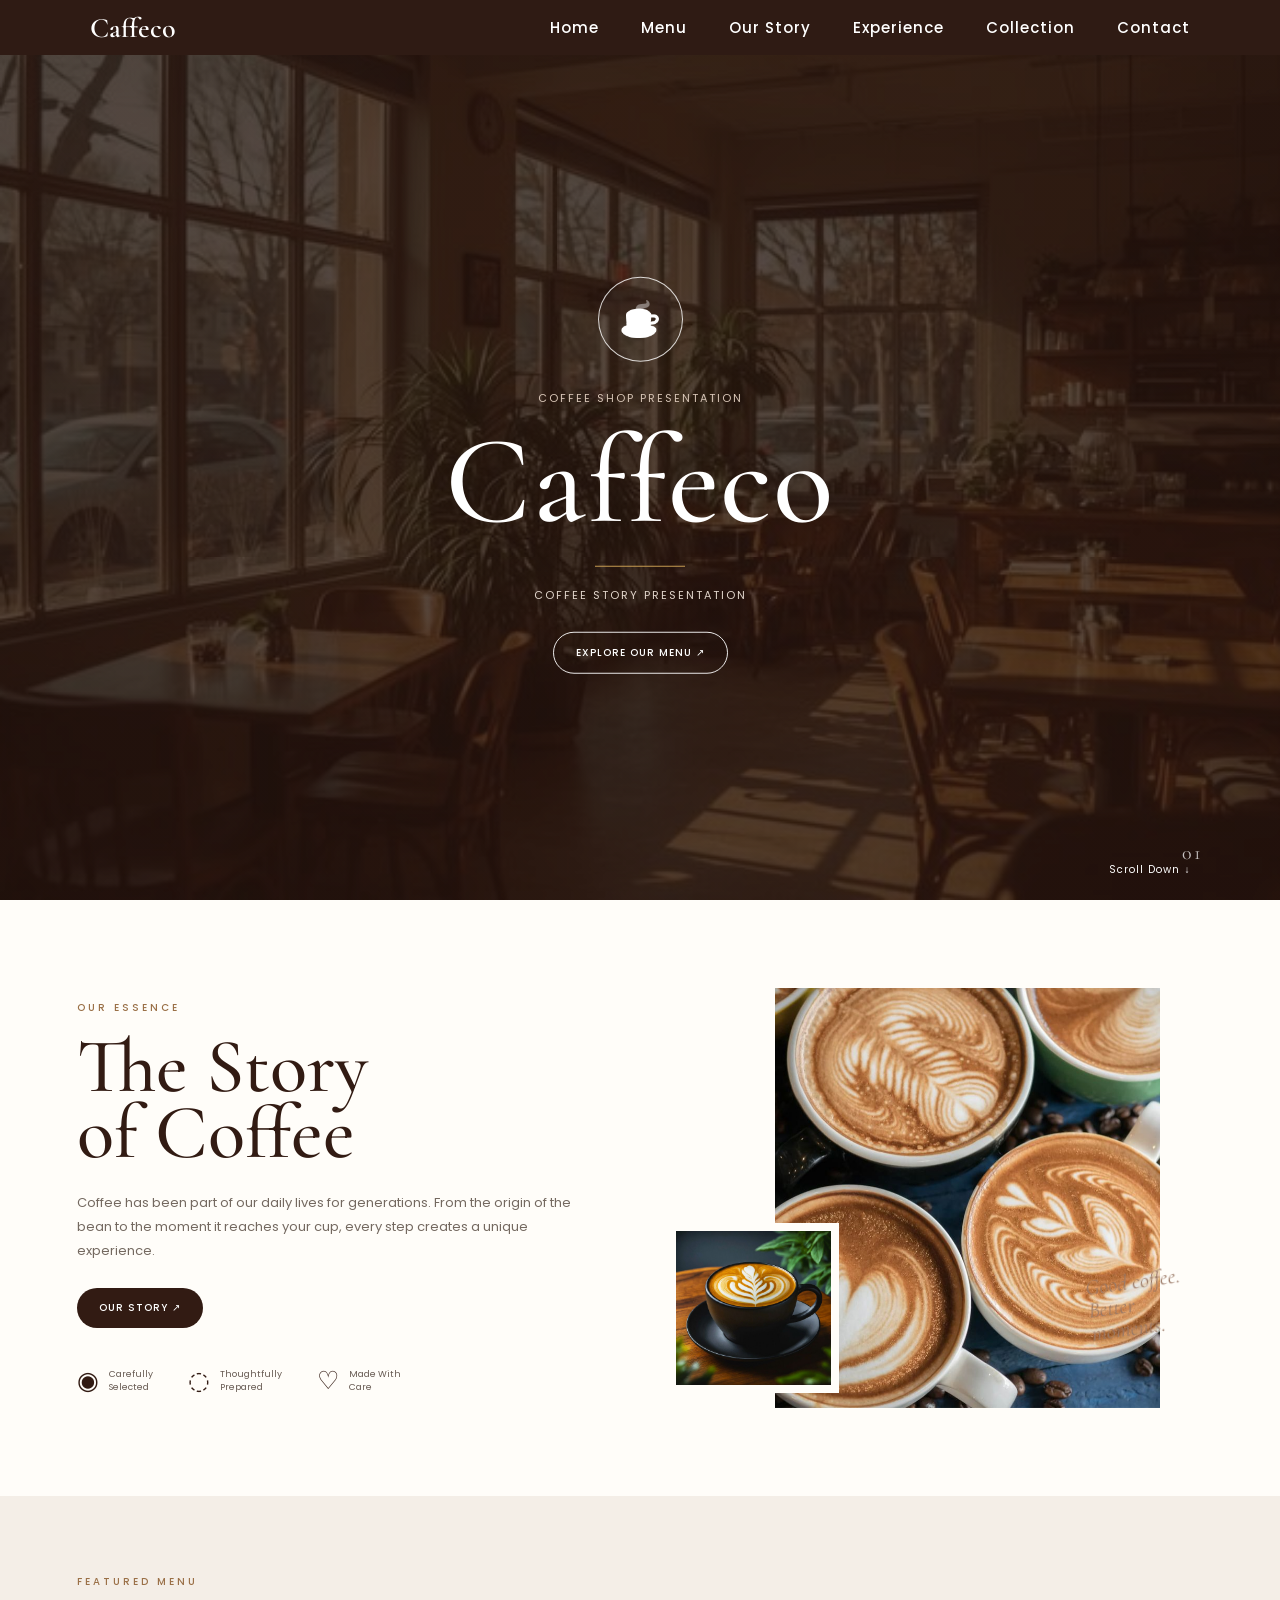
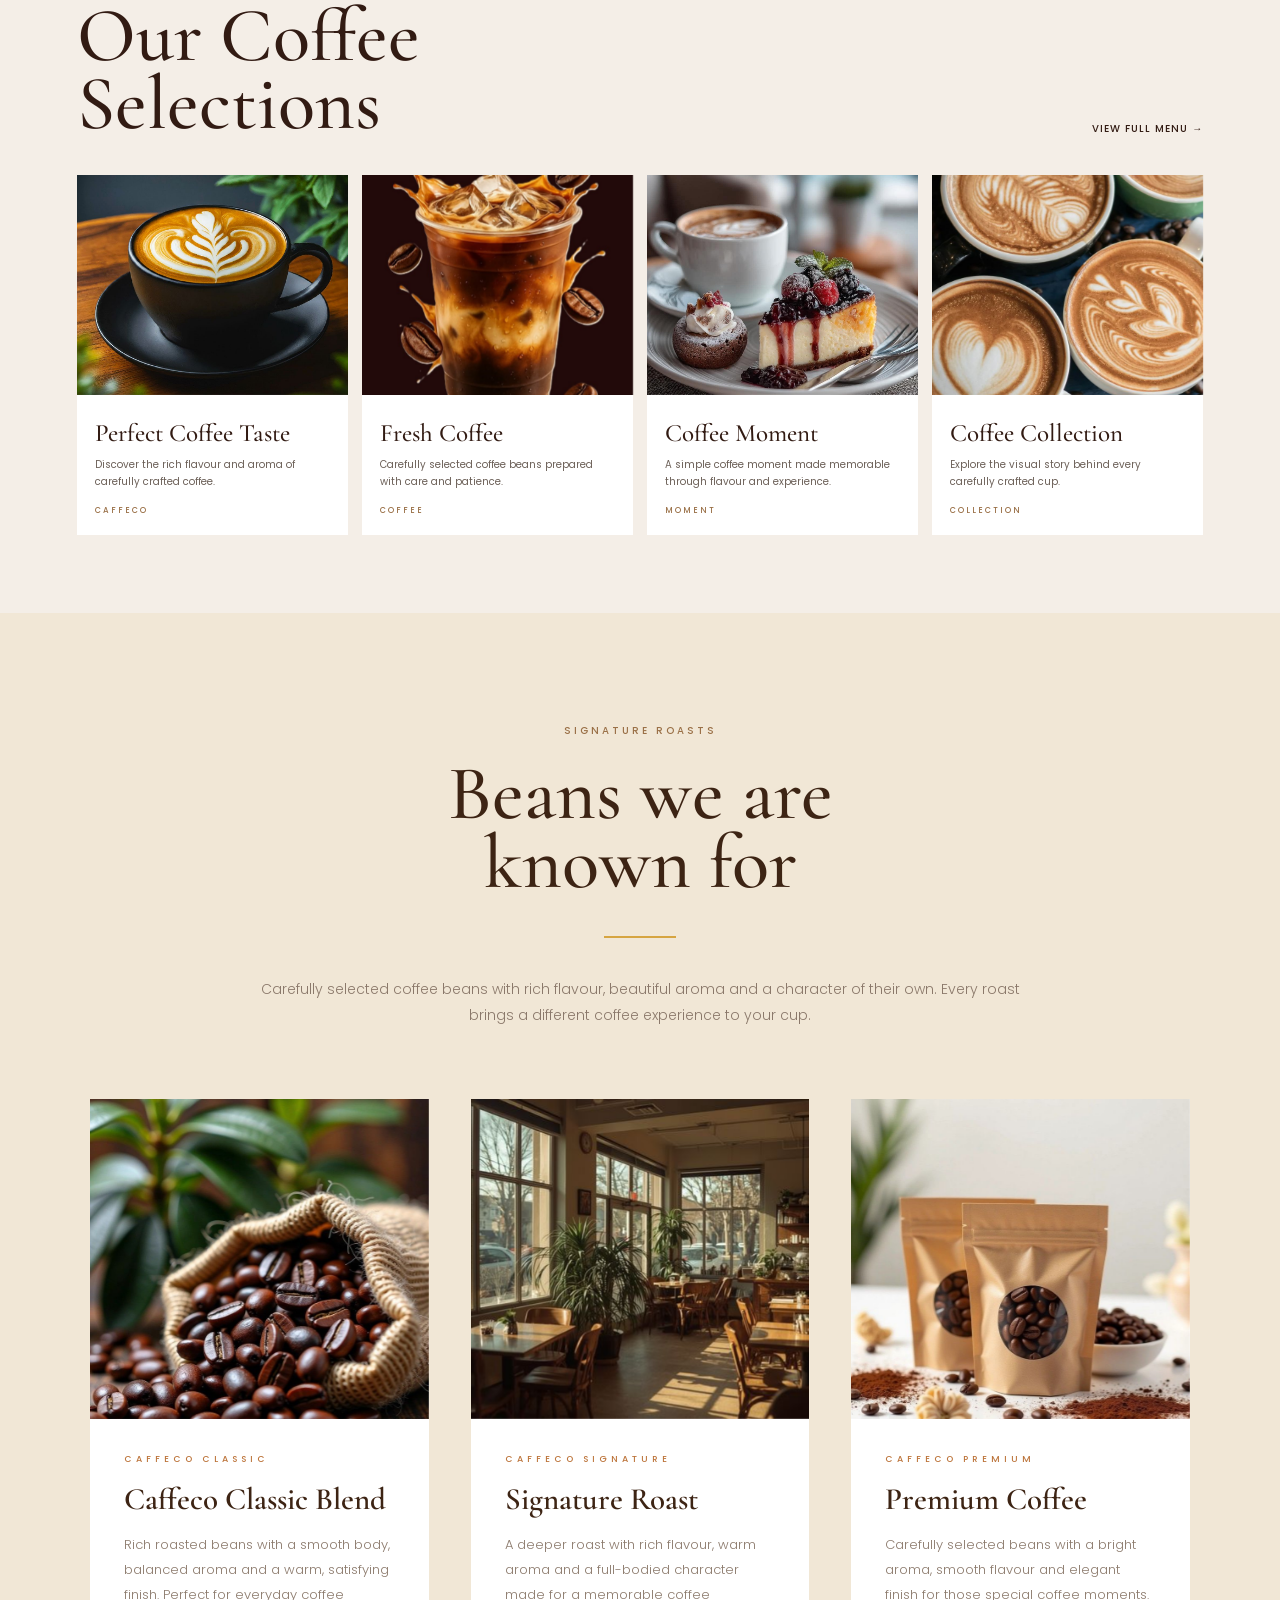
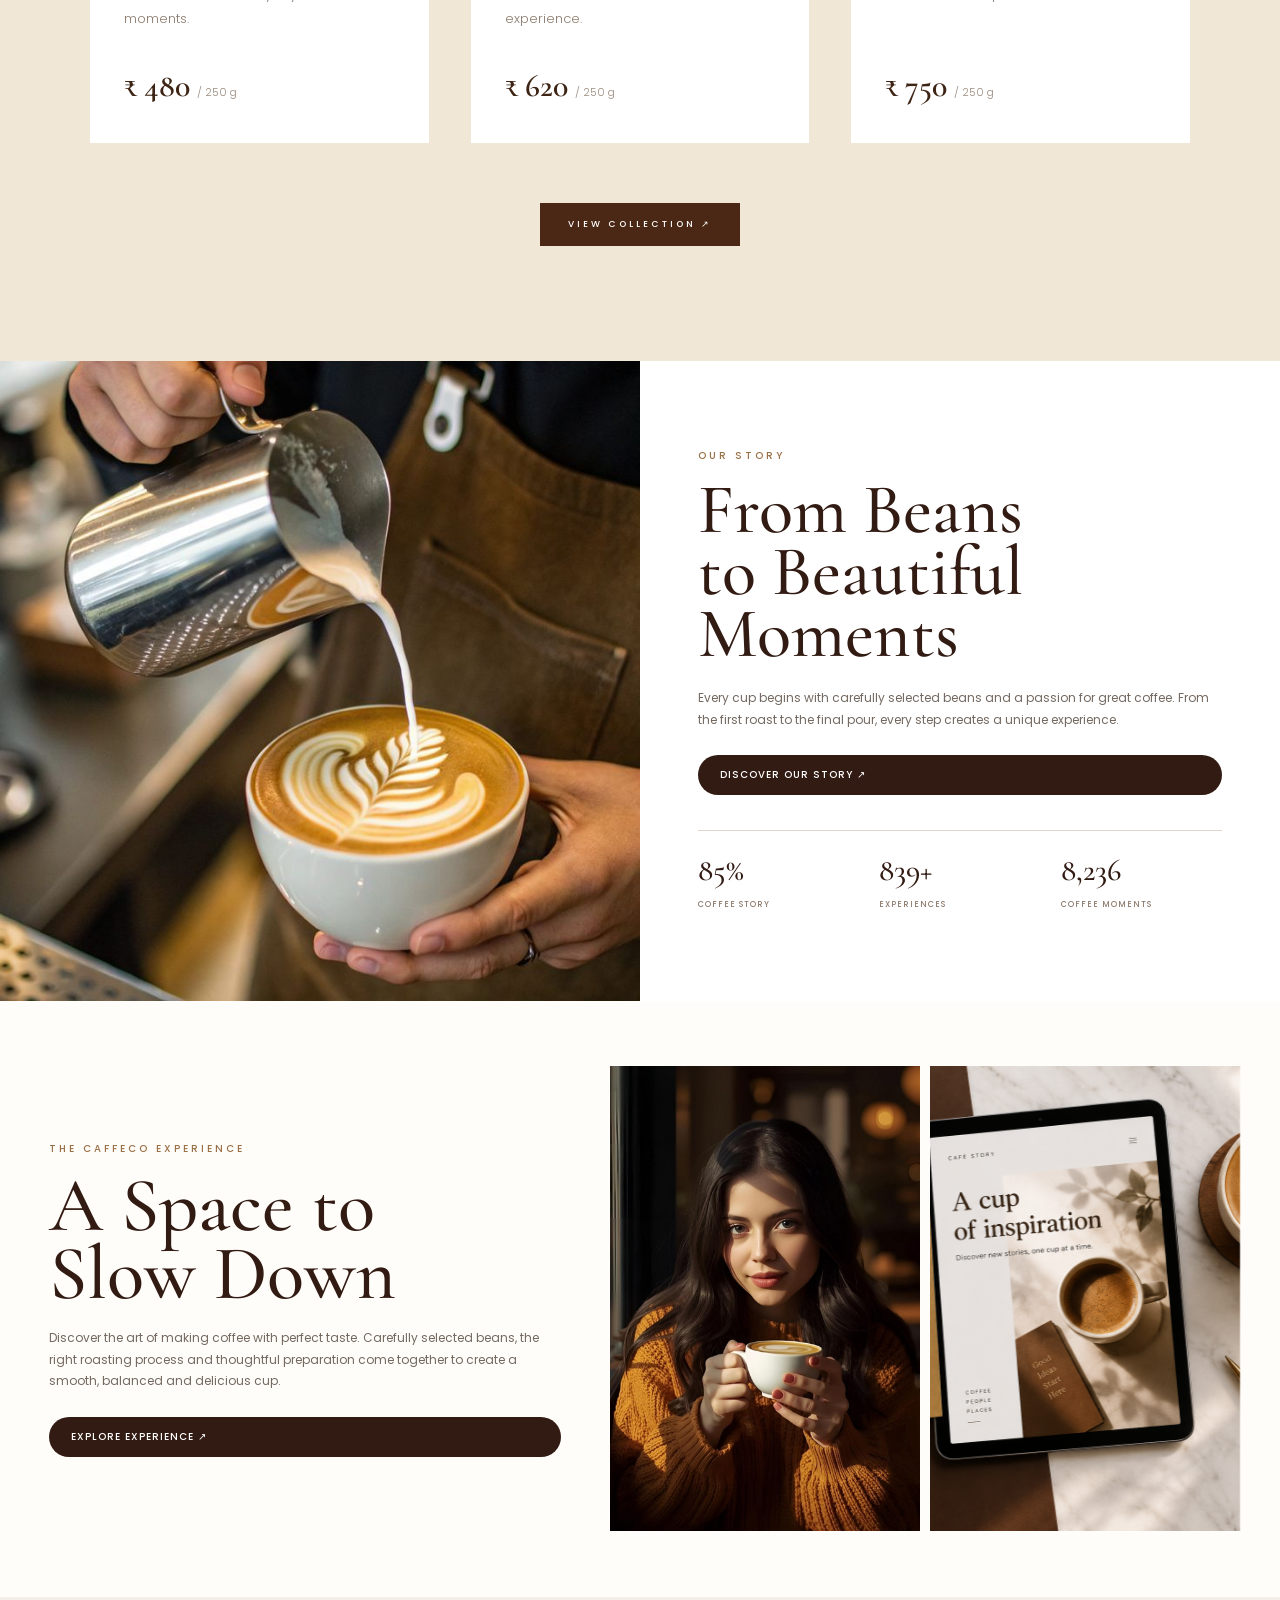
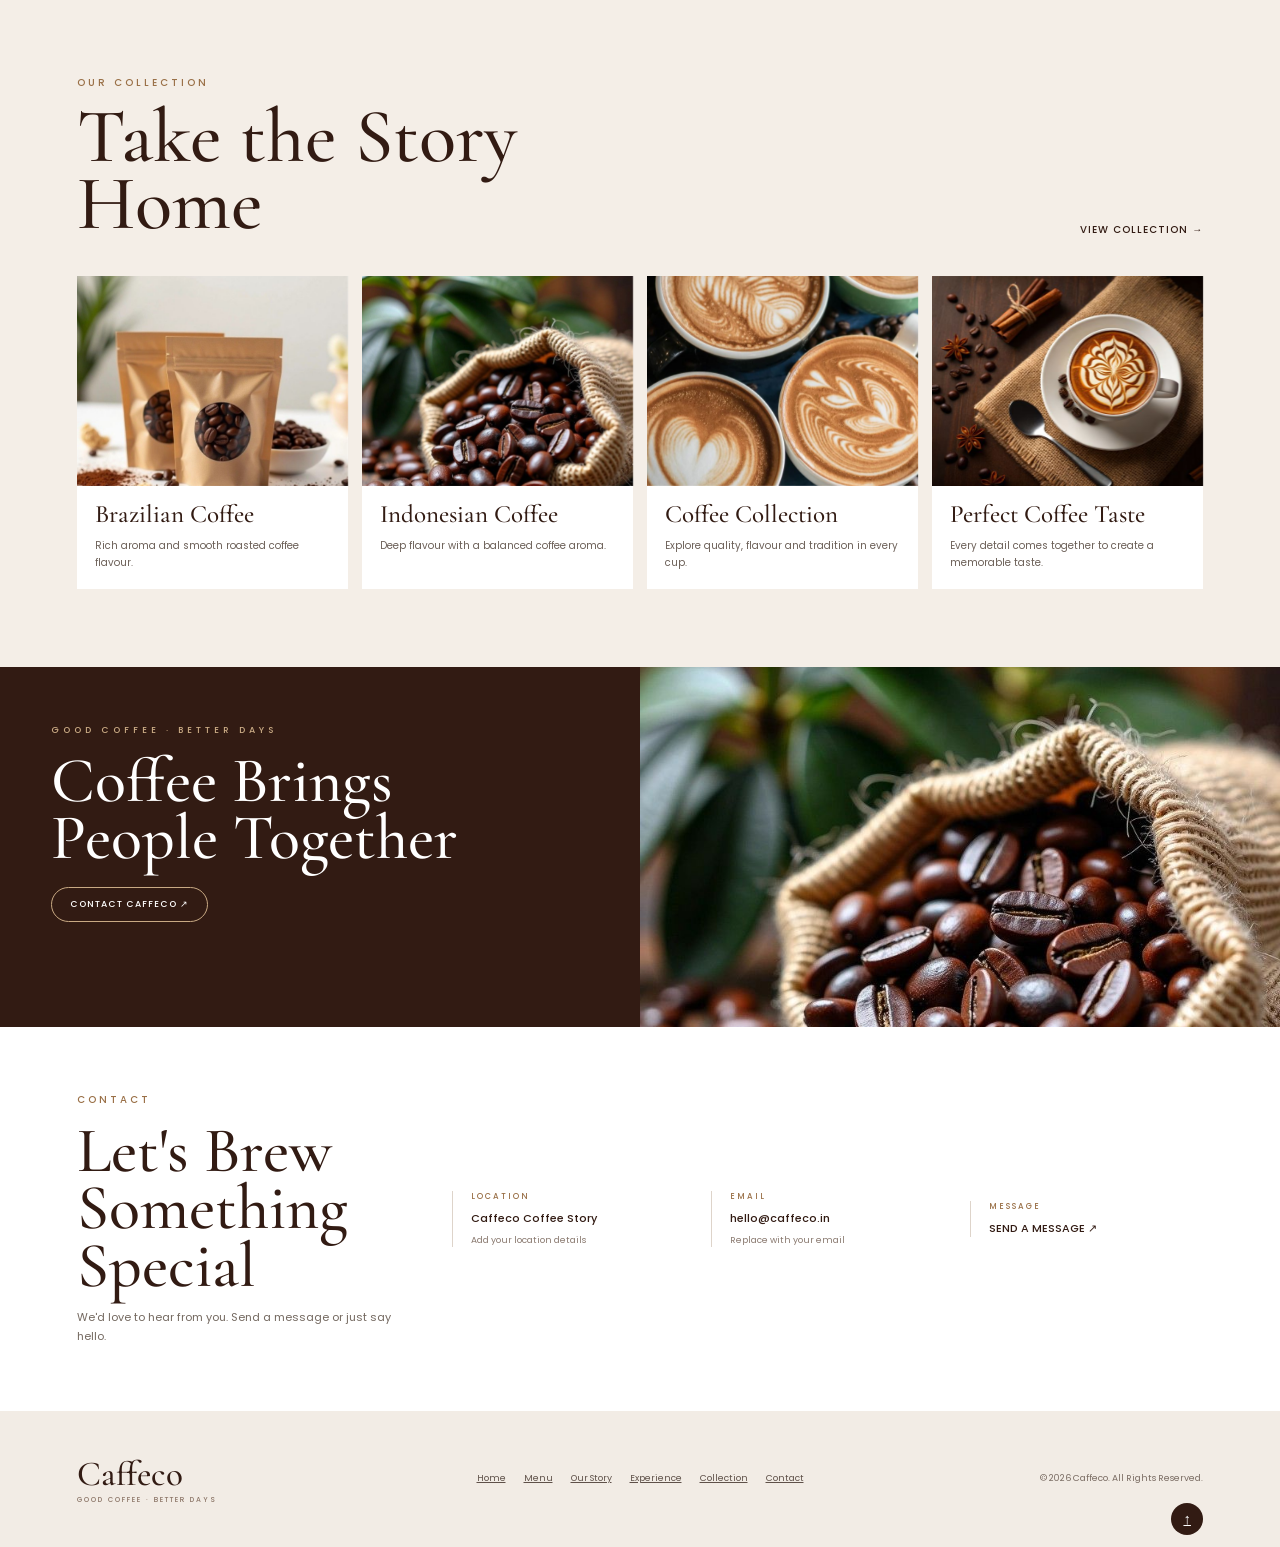
==== commit 6c413533: "updated" ====
--- a/index.html
+++ b/index.html
@@ -27,7 +27,7 @@
 <main class="reference-home">
 
 <section class="cover" id="home">
-    <img src="images/hero-coffee.jpg" alt="Caffeco Coffee Shop">
+    <img src="images/hero.coffee.jpg" alt="Caffeco Coffee Shop">
     <div class="cover-overlay"></div>
     <div class="cover-content">
         <div class="coffee-mark"><span>☕</span></div>
@@ -93,7 +93,163 @@
     </article>
   </div>
 </section>
-
+<!-- =====================================================
+     ADDED: SIGNATURE ROASTS
+===================================================== -->
+
+<section class="caffeco-signature-roasts">
+
+    <div class="signature-roasts-heading">
+
+        <span class="ref-kicker">
+            SIGNATURE ROASTS
+        </span>
+
+        <h2>
+            Beans we are<br>
+            known for
+        </h2>
+
+        <div class="signature-roasts-line"></div>
+
+        <p>
+            Carefully selected coffee beans with rich flavour,
+            beautiful aroma and a character of their own.
+            Every roast brings a different coffee experience
+            to your cup.
+        </p>
+
+    </div>
+
+
+    <div class="signature-roasts-grid">
+
+
+        <!-- CARD 01 -->
+
+        <article class="signature-roast-card">
+
+            <div class="signature-roast-image">
+
+                <img
+                    src="images/coffee-beans.jpg"
+                    alt="Caffeco coffee beans"
+                >
+
+            </div>
+
+            <div class="signature-roast-content">
+
+                <span class="signature-roast-location">
+                    CAFFECO CLASSIC
+                </span>
+
+                <h3>
+                    Caffeco Classic Blend
+                </h3>
+
+                <p>
+                    Rich roasted beans with a smooth body,
+                    balanced aroma and a warm, satisfying finish.
+                    Perfect for everyday coffee moments.
+                </p>
+
+                <div class="signature-roast-price">
+                    ₹ 480 <small>/ 250 g</small>
+                </div>
+
+            </div>
+
+        </article>
+
+
+        <!-- CARD 02 -->
+
+        <article class="signature-roast-card">
+
+            <div class="signature-roast-image">
+
+                <img
+                    src="images/hero.coffee.jpg"
+                    alt="Caffeco signature coffee"
+                >
+
+            </div>
+
+            <div class="signature-roast-content">
+
+                <span class="signature-roast-location">
+                    CAFFECO SIGNATURE
+                </span>
+
+                <h3>
+                    Signature Roast
+                </h3>
+
+                <p>
+                    A deeper roast with rich flavour,
+                    warm aroma and a full-bodied character
+                    made for a memorable coffee experience.
+                </p>
+
+                <div class="signature-roast-price">
+                    ₹ 620 <small>/ 250 g</small>
+                </div>
+
+            </div>
+
+        </article>
+
+
+        <!-- CARD 03 -->
+
+        <article class="signature-roast-card">
+
+            <div class="signature-roast-image">
+
+                <img
+                    src="images/coffee-product.jpg"
+                    alt="Caffeco premium coffee"
+                >
+
+            </div>
+
+            <div class="signature-roast-content">
+
+                <span class="signature-roast-location">
+                    CAFFECO PREMIUM
+                </span>
+
+                <h3>
+                    Premium Coffee
+                </h3>
+
+                <p>
+                    Carefully selected beans with a bright
+                    aroma, smooth flavour and elegant finish
+                    for those special coffee moments.
+                </p>
+
+                <div class="signature-roast-price">
+                    ₹ 750 <small>/ 250 g</small>
+                </div>
+
+            </div>
+
+        </article>
+
+    </div>
+
+
+    <div class="signature-roasts-button-wrap">
+
+        <a href="collection.html">
+            VIEW COLLECTION ↗
+        </a>
+
+    </div>
+
+</section>
 <!-- ADDED: experience block; the full original experience page remains available separately -->
 <section class="ref-story-banner">
   <div class="ref-banner-image"><img src="images/coffee-making.jpg" alt="Coffee preparation"></div>
--- a/caffeco-reference.css
+++ b/caffeco-reference.css
@@ -226,3 +226,3478 @@
   .ref-contact-item{border-left:0;border-top:1px solid var(--ref-line);padding:15px 0 0}
   .ref-hero-button{font-size:9px}
 }
+
+/* =====================================================
+   CAFFECO CONTACT PAGE
+===================================================== */
+
+.caffeco-location-section {
+    padding: 110px 8%;
+    background: #f3eee7;
+}
+
+.caffeco-location-heading {
+    max-width: 650px;
+    margin-bottom: 60px;
+}
+
+.caffeco-location-heading h2,
+.reviews-heading h2 {
+    font-family: "Cormorant Garamond", serif;
+    font-size: clamp(55px, 7vw, 90px);
+    line-height: .9;
+    font-weight: 500;
+    color: #3b2117;
+    margin: 15px 0 25px;
+}
+
+.caffeco-location-heading p,
+.reviews-heading p {
+    max-width: 500px;
+    font-family: "Poppins", sans-serif;
+    font-size: 13px;
+    line-height: 1.8;
+    color: #6d5b50;
+}
+
+
+.caffeco-location-grid {
+    display: grid;
+    grid-template-columns: .75fr 1.25fr;
+    gap: 50px;
+    align-items: stretch;
+}
+
+
+.caffeco-location-info {
+    display: flex;
+    flex-direction: column;
+    justify-content: space-between;
+    border-top: 1px solid #c9b8a8;
+}
+
+
+.location-item {
+    display: flex;
+    gap: 25px;
+    padding: 30px 0;
+    border-bottom: 1px solid #c9b8a8;
+}
+
+
+.location-item > span {
+    font-family: "Cormorant Garamond", serif;
+    font-size: 18px;
+    color: #9a7657;
+}
+
+
+.location-item b {
+    display: block;
+    font-family: "Poppins", sans-serif;
+    font-size: 9px;
+    letter-spacing: 3px;
+    color: #8c6245;
+    margin-bottom: 10px;
+}
+
+
+.location-item p {
+    margin: 0;
+    font-family: "Poppins", sans-serif;
+    font-size: 12px;
+    line-height: 1.8;
+    color: #4b362b;
+}
+
+
+.caffeco-map {
+    min-height: 420px;
+    background: #ddd2c7;
+    overflow: hidden;
+}
+
+
+.caffeco-map iframe {
+    display: block;
+    width: 100%;
+    height: 100%;
+    min-height: 420px;
+    filter: grayscale(100%);
+}
+
+
+/* =====================================================
+   REVIEWS
+===================================================== */
+
+.caffeco-reviews {
+    padding: 120px 8%;
+    background: #fffdf9;
+}
+
+
+.reviews-heading {
+    margin-bottom: 65px;
+}
+
+
+.review-grid {
+    display: grid;
+    grid-template-columns: repeat(3, 1fr);
+    gap: 25px;
+}
+
+
+.caffeco-review-card {
+    padding: 40px 35px;
+    min-height: 280px;
+    background: #eee5dc;
+    border: 1px solid #dfd2c5;
+    display: flex;
+    flex-direction: column;
+    justify-content: space-between;
+}
+
+
+.review-stars {
+    font-size: 15px;
+    letter-spacing: 4px;
+    color: #a8794f;
+}
+
+
+.caffeco-review-card p {
+    font-family: "Cormorant Garamond", serif;
+    font-size: 23px;
+    line-height: 1.35;
+    color: #3b2117;
+}
+
+
+.caffeco-review-card > span {
+    font-family: "Poppins", sans-serif;
+    font-size: 8px;
+    letter-spacing: 3px;
+    color: #8c6245;
+}
+
+
+/* =====================================================
+   CONTACT CTA
+===================================================== */
+
+.caffeco-contact-cta {
+    min-height: 360px;
+    height: 360px;
+    display: grid;
+    grid-template-columns: 1fr 1fr;
+    background: #4a281b;
+    color: #fff;
+    position: relative;
+    overflow: hidden;
+}
+
+
+.caffeco-contact-cta > div:first-child {
+    padding: 55px 8%;
+    position: relative;
+    z-index: 2;
+}
+
+
+.caffeco-contact-cta span {
+    font-family: "Poppins", sans-serif;
+    font-size: 9px;
+    letter-spacing: 4px;
+    color: #c9aa84;
+}
+
+
+.caffeco-contact-cta h2 {
+    font-family: "Cormorant Garamond", serif;
+    font-size: clamp(48px, 6vw, 75px);
+    line-height: .85;
+    font-weight: 500;
+    margin: 18px 0 28px;
+}
+
+
+.caffeco-contact-cta a {
+    display: inline-block;
+    padding: 11px 20px;
+    border: 1px solid #c9aa84;
+    border-radius: 30px;
+    color: #fff;
+    text-decoration: none;
+    font-family: "Poppins", sans-serif;
+    font-size: 9px;
+    letter-spacing: 2px;
+}
+
+
+.contact-cta-image {
+    height: 360px;
+}
+
+
+.contact-cta-image img {
+    width: 100%;
+    height: 100%;
+    object-fit: cover;
+    opacity: .45;
+}
+
+
+/* =====================================================
+   CONTACT MOBILE
+===================================================== */
+
+@media (max-width: 768px) {
+
+    .caffeco-location-section {
+        padding: 80px 6%;
+    }
+
+
+    .caffeco-location-grid {
+        grid-template-columns: 1fr;
+        gap: 40px;
+    }
+
+
+    .caffeco-map,
+    .caffeco-map iframe {
+        min-height: 320px;
+        height: 320px;
+    }
+
+
+    .caffeco-reviews {
+        padding: 80px 6%;
+    }
+
+
+    .review-grid {
+        grid-template-columns: 1fr;
+    }
+
+
+    .caffeco-review-card {
+        min-height: 240px;
+    }
+
+
+    .caffeco-contact-cta {
+        min-height: auto;
+        height: auto;
+        grid-template-columns: 1fr;
+    }
+
+
+    .caffeco-contact-cta > div:first-child {
+        padding: 65px 7%;
+    }
+
+
+    .contact-cta-image {
+        height: 260px;
+    }
+
+}
+/* =====================================================
+   CAFFECO — THE PEOPLE SECTION
+   Kaapi & Co inspired layout
+===================================================== */
+
+.caffeco-people-section {
+    width: 100%;
+    min-height: 680px;
+    background: #fff;
+    display: grid;
+    grid-template-columns: 1fr 1fr;
+    align-items: center;
+    gap: 70px;
+    padding: 100px 7%;
+    box-sizing: border-box;
+}
+
+
+/* IMAGE */
+
+.people-image {
+    width: 100%;
+    height: 480px;
+    overflow: hidden;
+}
+
+.people-image img {
+    width: 100%;
+    height: 100%;
+    display: block;
+    object-fit: cover;
+    transition: transform 0.8s ease;
+}
+
+.people-image:hover img {
+    transform: scale(1.04);
+}
+
+
+/* CONTENT */
+
+.people-content {
+    max-width: 650px;
+}
+
+.people-kicker {
+    display: block;
+    margin-bottom: 25px;
+
+    font-family: Poppins, sans-serif;
+    font-size: 10px;
+    font-weight: 500;
+    letter-spacing: 5px;
+    color: #c7953e;
+}
+
+
+/* HEADING */
+
+.people-content h2 {
+    margin: 0;
+
+    font-family: "Cormorant Garamond", serif;
+    font-size: clamp(48px, 5vw, 72px);
+    font-weight: 500;
+    line-height: 0.95;
+    color: #3d2414;
+}
+
+
+/* SMALL GOLD LINE */
+
+.people-line {
+    width: 72px;
+    height: 2px;
+    background: #d6a542;
+    margin: 38px 0;
+}
+
+
+/* PARAGRAPH */
+
+.people-content > p {
+    max-width: 650px;
+
+    margin: 0;
+
+    font-family: Poppins, sans-serif;
+    font-size: 16px;
+    font-weight: 300;
+    line-height: 1.9;
+    color: #59483d;
+}
+
+
+/* STATS */
+
+.people-stats {
+    display: grid;
+    grid-template-columns: 1fr 1fr;
+    gap: 50px;
+
+    margin-top: 45px;
+}
+
+.people-stat {
+    position: relative;
+
+    padding: 28px 25px;
+
+    border-top: 1px solid #ddd3c8;
+    border-left: 1px solid #d6a542;
+}
+
+
+/* GOLD DOT */
+
+.people-stat::before {
+    content: "";
+
+    position: absolute;
+
+    top: -5px;
+    left: -5px;
+
+    width: 9px;
+    height: 9px;
+
+    border-radius: 50%;
+
+    background: #d6a542;
+}
+
+
+/* NUMBER */
+
+.stat-number {
+    display: block;
+
+    font-family: "Cormorant Garamond", serif;
+    font-size: 48px;
+    font-weight: 600;
+    line-height: 1;
+
+    color: #3d2414;
+}
+
+
+/* LABEL */
+
+.stat-label {
+    display: block;
+
+    margin-top: 12px;
+
+    font-family: Poppins, sans-serif;
+    font-size: 9px;
+    font-weight: 400;
+    letter-spacing: 4px;
+
+    color: #a18e80;
+}
+
+
+/* BUTTON */
+
+.people-button {
+    display: inline-block;
+
+    margin-top: 35px;
+
+    padding: 16px 28px;
+
+    background: #4a2815;
+    color: #fff;
+
+    text-decoration: none;
+
+    font-family: Poppins, sans-serif;
+    font-size: 10px;
+    font-weight: 500;
+    letter-spacing: 2px;
+
+    transition:
+        background 0.3s ease,
+        transform 0.3s ease;
+}
+
+.people-button:hover {
+    background: #6a3b20;
+    transform: translateY(-3px);
+}
+
+
+/* =====================================================
+   MOBILE
+===================================================== */
+
+@media (max-width: 768px) {
+
+    .caffeco-people-section {
+        grid-template-columns: 1fr;
+        gap: 45px;
+
+        padding: 70px 6%;
+    }
+
+    .people-image {
+        height: 360px;
+    }
+
+    .people-content h2 {
+        font-size: 48px;
+    }
+
+    .people-content > p {
+        font-size: 14px;
+        line-height: 1.8;
+    }
+
+    .people-stats {
+        gap: 20px;
+    }
+
+    .people-stat {
+        padding: 22px 18px;
+    }
+
+    .stat-number {
+        font-size: 40px;
+    }
+
+    .stat-label {
+        font-size: 8px;
+        letter-spacing: 2px;
+    }
+
+}
+
+
+@media (max-width: 480px) {
+
+    .caffeco-people-section {
+        padding: 55px 20px;
+    }
+
+    .people-image {
+        height: 300px;
+    }
+
+    .people-content h2 {
+        font-size: 42px;
+    }
+
+    .people-stats {
+        grid-template-columns: 1fr;
+    }
+
+}
+/* =====================================================
+   CAFFECO — THREE PROMISES SECTION
+   Kaapi & Co inspired layout
+===================================================== */
+
+.caffeco-promises-section {
+    width: 100%;
+    background: #4a2815;
+    color: #fff;
+
+    padding: 95px 7% 110px;
+
+    box-sizing: border-box;
+}
+
+
+/* HEADING */
+
+.promises-heading {
+    text-align: center;
+    max-width: 900px;
+    margin: 0 auto 90px;
+}
+
+.promises-heading > span {
+    display: block;
+
+    font-family: Poppins, sans-serif;
+    font-size: 10px;
+    font-weight: 500;
+
+    letter-spacing: 5px;
+
+    color: #d6a542;
+
+    margin-bottom: 30px;
+}
+
+
+.promises-heading h2 {
+    margin: 0;
+
+    font-family: "Cormorant Garamond", serif;
+
+    font-size: clamp(50px, 6vw, 78px);
+
+    font-weight: 500;
+
+    line-height: 0.95;
+
+    color: #fff;
+}
+
+
+/* GOLD LINE */
+
+.promises-line {
+    width: 72px;
+    height: 2px;
+
+    background: #d6a542;
+
+    margin: 42px auto 0;
+}
+
+
+/* THREE COLUMNS */
+
+.promises-grid {
+    display: grid;
+
+    grid-template-columns:
+        repeat(3, 1fr);
+
+    gap: 70px;
+}
+
+
+/* INDIVIDUAL PROMISE */
+
+.promise-item {
+    position: relative;
+
+    padding-top: 0;
+}
+
+
+/* NUMBER */
+
+.promise-number {
+    display: block;
+
+    margin-bottom: 25px;
+
+    font-family: Poppins, sans-serif;
+
+    font-size: 10px;
+    font-weight: 500;
+
+    letter-spacing: 5px;
+
+    color: #d6a542;
+}
+
+
+/* HEADING */
+
+.promise-item h3 {
+    margin: 0 0 18px;
+
+    font-family: "Cormorant Garamond", serif;
+
+    font-size: 32px;
+
+    font-weight: 600;
+
+    line-height: 1.1;
+
+    color: #fff;
+}
+
+
+/* DESCRIPTION */
+
+.promise-item p {
+    margin: 0;
+
+    max-width: 420px;
+
+    font-family: Poppins, sans-serif;
+
+    font-size: 15px;
+
+    font-weight: 300;
+
+    line-height: 1.9;
+
+    color: #dfd0c4;
+}
+
+
+/* =====================================================
+   MOBILE
+===================================================== */
+
+@media (max-width: 768px) {
+
+    .caffeco-promises-section {
+        padding: 75px 6% 80px;
+    }
+
+
+    .promises-heading {
+        margin-bottom: 60px;
+    }
+
+
+    .promises-heading h2 {
+        font-size: 48px;
+    }
+
+
+    .promises-grid {
+        grid-template-columns: 1fr;
+
+        gap: 55px;
+    }
+
+
+    .promise-item h3 {
+        font-size: 30px;
+    }
+
+
+    .promise-item p {
+        font-size: 14px;
+        line-height: 1.8;
+    }
+
+}
+
+
+@media (max-width: 480px) {
+
+    .caffeco-promises-section {
+        padding: 60px 20px 70px;
+    }
+
+
+    .promises-heading h2 {
+        font-size: 42px;
+    }
+
+
+
+    .promises-heading > span {
+        font-size: 9px;
+        letter-spacing: 4px;
+    }
+
+
+    .promise-item h3 {
+        font-size: 28px;
+    }
+
+}
+/* =====================================================
+   CAFFECO MENU PAGE
+   KAAPI & CO INSPIRED ADDITIONS
+===================================================== */
+
+
+/* =====================================================
+   MENU INTRODUCTION
+===================================================== */
+
+.caffeco-menu-introduction {
+    background: #f7f2e9;
+    text-align: center;
+    padding: 100px 7%;
+}
+
+.caffeco-menu-introduction h2 {
+    margin: 18px auto 0;
+
+    font-family: "Cormorant Garamond", serif;
+    font-size: clamp(50px, 6vw, 78px);
+    font-weight: 500;
+    line-height: .92;
+
+    color: #3d2414;
+}
+
+.menu-intro-line {
+    width: 70px;
+    height: 2px;
+    background: #d6a542;
+
+    margin: 38px auto;
+}
+
+.caffeco-menu-introduction p {
+    max-width: 700px;
+    margin: auto;
+
+    font-family: Poppins, sans-serif;
+    font-size: 15px;
+    font-weight: 300;
+    line-height: 1.9;
+
+    color: #76675d;
+}
+
+
+/* =====================================================
+   COFFEE + CHAI MENU
+===================================================== */
+
+.caffeco-menu-columns {
+    display: grid;
+    grid-template-columns: 1fr 1fr;
+
+    gap: 85px;
+
+    padding: 100px 7%;
+
+    background: #fff;
+}
+
+.menu-category h2 {
+    margin: 18px 0 0;
+
+    font-family: "Cormorant Garamond", serif;
+    font-size: clamp(50px, 5vw, 70px);
+    font-weight: 500;
+    line-height: .95;
+
+    color: #3d2414;
+}
+
+.menu-gold-line {
+    width: 72px;
+    height: 2px;
+
+    background: #d6a542;
+
+    margin: 35px 0 45px;
+}
+
+
+/* MENU ITEM */
+
+.menu-item {
+    display: flex;
+    align-items: center;
+
+    min-height: 105px;
+
+    border-bottom: 1px solid #e7e0d9;
+
+    gap: 15px;
+}
+
+.menu-item-info {
+    flex-shrink: 0;
+}
+
+.menu-item h3 {
+    margin: 0 0 7px;
+
+    font-family: "Cormorant Garamond", serif;
+    font-size: 25px;
+    font-weight: 600;
+
+    color: #3d2414;
+}
+
+.menu-item p {
+    margin: 0;
+
+    font-family: Poppins, sans-serif;
+    font-size: 12px;
+    font-weight: 300;
+    line-height: 1.6;
+
+    color: #9b8d82;
+}
+
+.menu-dots {
+    flex: 1;
+
+    border-bottom: 1px dotted #d7cec5;
+
+    margin-top: 18px;
+}
+
+.menu-item strong {
+    white-space: nowrap;
+
+    font-family: "Cormorant Garamond", serif;
+    font-size: 22px;
+    font-weight: 600;
+
+    color: #674122;
+}
+
+
+/* =====================================================
+   RETAIL / PRICE TABLE
+===================================================== */
+
+.caffeco-retail-section {
+    display: grid;
+    grid-template-columns: .8fr 1.2fr;
+
+    gap: 70px;
+
+    padding: 100px 7%;
+
+    background: #fff;
+}
+
+.retail-intro .ref-kicker {
+    display: block;
+}
+
+.retail-intro h2 {
+    margin: 20px 0;
+
+    font-family: "Cormorant Garamond", serif;
+    font-size: clamp(55px, 6vw, 80px);
+    font-weight: 500;
+    line-height: .9;
+
+    color: #3d2414;
+}
+
+.retail-line {
+    width: 70px;
+    height: 2px;
+
+    background: #d6a542;
+
+    margin: 35px 0;
+}
+
+.retail-intro > p {
+    max-width: 520px;
+
+    font-family: Poppins, sans-serif;
+    font-size: 15px;
+    font-weight: 300;
+    line-height: 1.9;
+
+    color: #76675d;
+}
+
+
+/* RETAIL STAT */
+
+.retail-stat {
+    margin-top: 50px;
+
+    max-width: 400px;
+
+    padding: 40px;
+
+    background: #4a2815;
+    color: #fff;
+}
+
+.retail-stat strong {
+    display: block;
+
+    font-family: "Cormorant Garamond", serif;
+    font-size: 55px;
+    font-weight: 600;
+
+    color: #d6a542;
+}
+
+.retail-stat p {
+    margin: 8px 0 0;
+
+    font-family: Poppins, sans-serif;
+    font-size: 10px;
+    letter-spacing: 3px;
+    line-height: 1.7;
+
+    color: #e5d7cc;
+}
+
+
+/* RETAIL PRODUCTS */
+
+.retail-products {
+    display: flex;
+    flex-direction: column;
+    gap: 22px;
+}
+
+.retail-product {
+    display: grid;
+
+    grid-template-columns: 190px 1fr 100px;
+
+    align-items: center;
+
+    min-height: 130px;
+
+    padding: 25px 38px;
+
+    box-sizing: border-box;
+
+    background: #f7f2e9;
+}
+
+.retail-product-dark {
+    background: #4a2815;
+}
+
+.retail-price {
+    font-family: "Cormorant Garamond", serif;
+    font-size: 42px;
+    font-weight: 500;
+
+    color: #3d2414;
+}
+
+.retail-product-dark .retail-price {
+    color: #d6a542;
+}
+
+.retail-product-info h3 {
+    margin: 0 0 7px;
+
+    font-family: "Cormorant Garamond", serif;
+    font-size: 27px;
+    font-weight: 600;
+
+    color: #3d2414;
+}
+
+.retail-product-dark .retail-product-info h3 {
+    color: #fff;
+}
+
+.retail-product-info p {
+    margin: 0;
+
+    font-family: Poppins, sans-serif;
+    font-size: 12px;
+    font-weight: 300;
+
+    color: #998a7e;
+}
+
+.retail-product-dark .retail-product-info p {
+    color: #d6c5b8;
+}
+
+.retail-product > a {
+    justify-self: end;
+
+    padding: 14px 24px;
+
+    background: #d6a542;
+
+    color: #2f1b0e;
+
+    text-decoration: none;
+
+    font-family: Poppins, sans-serif;
+    font-size: 10px;
+    font-weight: 600;
+
+    letter-spacing: 2px;
+
+    transition: .3s ease;
+}
+
+.retail-product > a:hover {
+    transform: translateY(-3px);
+}
+
+
+/* =====================================================
+   SUBSCRIPTIONS
+===================================================== */
+
+.caffeco-subscription-section {
+    padding: 110px 7%;
+
+    background: #f0e6d5;
+}
+
+.subscription-heading {
+    text-align: center;
+
+    max-width: 900px;
+
+    margin: auto;
+}
+
+.subscription-heading h2 {
+    margin: 20px 0;
+
+    font-family: "Cormorant Garamond", serif;
+    font-size: clamp(52px, 6vw, 78px);
+    font-weight: 500;
+    line-height: .92;
+
+    color: #3d2414;
+}
+
+.subscription-line {
+    width: 70px;
+    height: 2px;
+
+    background: #d6a542;
+
+    margin: 40px auto;
+}
+
+.subscription-heading p {
+    font-family: Poppins, sans-serif;
+    font-size: 15px;
+    font-weight: 300;
+
+    color: #76675d;
+}
+
+
+/* SUBSCRIPTION CARDS */
+
+.subscription-grid {
+    display: grid;
+    grid-template-columns: repeat(3, 1fr);
+
+    gap: 42px;
+
+    margin-top: 70px;
+}
+
+.subscription-card {
+    text-align: center;
+
+    padding: 55px 40px;
+
+    background: #fff;
+
+    box-sizing: border-box;
+}
+
+.subscription-card-featured {
+    background: #4a2815;
+    color: #fff;
+}
+
+.subscription-label {
+    display: block;
+
+    margin-bottom: 28px;
+
+    font-family: Poppins, sans-serif;
+    font-size: 9px;
+    font-weight: 500;
+
+    letter-spacing: 4px;
+
+    color: #d6a542;
+}
+
+.subscription-card h3 {
+    margin: 0;
+
+    font-family: "Cormorant Garamond", serif;
+    font-size: 30px;
+    font-weight: 600;
+
+    color: #3d2414;
+}
+
+.subscription-card-featured h3 {
+    color: #fff;
+}
+
+.subscription-price {
+    margin: 15px 0 20px;
+
+    font-family: "Cormorant Garamond", serif;
+    font-size: 55px;
+    font-weight: 500;
+
+    color: #d6a542;
+}
+
+.subscription-card > p {
+    font-family: Poppins, sans-serif;
+    font-size: 13px;
+
+    color: #76675d;
+}
+
+.subscription-card-featured > p {
+    color: #d7c6b8;
+}
+
+
+/* FEATURES */
+
+.subscription-card ul {
+    list-style: none;
+
+    padding: 0;
+    margin: 25px 0;
+
+    border-top: 1px solid #e2dbd3;
+}
+
+.subscription-card li {
+    padding: 13px 0;
+
+    border-bottom: 1px solid #e2dbd3;
+
+    font-family: Poppins, sans-serif;
+    font-size: 12px;
+
+    color: #5d4b3f;
+}
+
+.subscription-card-featured li {
+    color: #e4d4c7;
+    border-color: rgba(255,255,255,.15);
+}
+
+
+/* PLAN BUTTON */
+
+.subscription-card > a {
+    display: inline-block;
+
+    margin-top: 20px;
+
+    padding: 15px 35px;
+
+    background: #4a2815;
+
+    color: #fff;
+
+    text-decoration: none;
+
+    font-family: Poppins, sans-serif;
+    font-size: 9px;
+    font-weight: 500;
+
+    letter-spacing: 3px;
+
+    transition: .3s ease;
+}
+
+.subscription-card-featured > a {
+    background: #d6a542;
+    color: #2f1b0e;
+}
+
+.subscription-card > a:hover {
+    transform: translateY(-3px);
+}
+
+
+/* =====================================================
+   SHORT MENU CTA
+===================================================== */
+
+.caffeco-menu-cta {
+    display: grid;
+    grid-template-columns: 1fr 1fr;
+
+    height: 260px;
+    min-height: 260px;
+
+    background: #4a2815;
+    color: #fff;
+
+    overflow: hidden;
+}
+
+.caffeco-menu-cta > div:first-child {
+    padding: 35px 8%;
+
+    display: flex;
+    flex-direction: column;
+    justify-content: center;
+
+    box-sizing: border-box;
+}
+
+.caffeco-menu-cta span {
+    font-family: Poppins, sans-serif;
+    font-size: 8px;
+    letter-spacing: 4px;
+
+    color: #d6a542;
+}
+
+.caffeco-menu-cta h2 {
+    margin: 10px 0 18px;
+
+    font-family: "Cormorant Garamond", serif;
+    font-size: 46px;
+    font-weight: 500;
+    line-height: .9;
+
+    color: #fff;
+}
+
+.caffeco-menu-cta a {
+    display: inline-block;
+
+    width: fit-content;
+
+    padding: 10px 18px;
+
+    border: 1px solid #d6a542;
+
+    color: #fff;
+
+    text-decoration: none;
+
+    font-family: Poppins, sans-serif;
+    font-size: 8px;
+    letter-spacing: 2px;
+}
+
+.menu-cta-image {
+    height: 260px;
+    overflow: hidden;
+}
+
+.menu-cta-image img {
+    width: 100%;
+    height: 260px;
+
+    object-fit: cover;
+
+    opacity: .55;
+
+    transition: transform .8s ease;
+}
+
+.menu-cta-image:hover img {
+    transform: scale(1.04);
+}
+
+
+/* MOBILE */
+
+@media (max-width: 768px) {
+
+    .caffeco-menu-cta {
+        grid-template-columns: 1fr;
+
+        height: auto;
+        min-height: 0;
+    }
+
+    .caffeco-menu-cta > div:first-child {
+        padding: 45px 7%;
+    }
+
+    .caffeco-menu-cta h2 {
+        font-size: 44px;
+    }
+
+    .menu-cta-image {
+        height: 200px;
+    }
+
+    .menu-cta-image img {
+        height: 200px;
+    }
+
+}
+/* =====================================================
+   CAFFECO EXPERIENCE — COFFEE JOURNEY
+===================================================== */
+
+.caffeco-experience-journey {
+    width: 100%;
+
+    padding: 110px 7%;
+
+    background: #f7f2e9;
+
+    box-sizing: border-box;
+}
+
+
+/* HEADING */
+
+.experience-journey-heading {
+    max-width: 850px;
+
+    margin: 0 auto 80px;
+
+    text-align: center;
+}
+
+.experience-journey-heading h2 {
+    margin: 20px 0 0;
+
+    font-family: "Cormorant Garamond", serif;
+
+    font-size: clamp(55px, 6vw, 78px);
+
+    font-weight: 500;
+
+    line-height: .9;
+
+    color: #3d2414;
+}
+
+
+.experience-gold-line {
+    width: 70px;
+
+    height: 2px;
+
+    background: #d6a542;
+
+    margin: 38px auto;
+}
+
+
+.experience-journey-heading p {
+    max-width: 650px;
+
+    margin: auto;
+
+    font-family: Poppins, sans-serif;
+
+    font-size: 14px;
+
+    font-weight: 300;
+
+    line-height: 1.9;
+
+    color: #76675d;
+}
+
+
+/* =====================================================
+   PROCESS
+===================================================== */
+
+.experience-process {
+    display: grid;
+
+    grid-template-columns:
+        repeat(3, 1fr);
+
+    gap: 40px;
+}
+
+
+.experience-process-item {
+    position: relative;
+
+    padding: 0 0 20px;
+}
+
+
+.process-number {
+    display: block;
+
+    margin-bottom: 18px;
+
+    font-family: Poppins, sans-serif;
+
+    font-size: 10px;
+
+    font-weight: 500;
+
+    letter-spacing: 4px;
+
+    color: #c7953e;
+}
+
+
+/* IMAGE */
+
+.process-image {
+    width: 100%;
+
+    height: 300px;
+
+    overflow: hidden;
+
+    margin-bottom: 25px;
+}
+
+
+.process-image img {
+    width: 100%;
+
+    height: 100%;
+
+    object-fit: cover;
+
+    display: block;
+
+    transition: transform .8s ease;
+}
+
+
+.experience-process-item:hover
+.process-image img {
+    transform: scale(1.04);
+}
+
+
+/* PROCESS TITLE */
+
+.experience-process-item h3 {
+    margin: 0 0 10px;
+
+    font-family: "Cormorant Garamond", serif;
+
+    font-size: 34px;
+
+    font-weight: 600;
+
+    color: #3d2414;
+}
+
+
+/* PROCESS TEXT */
+
+.experience-process-item p {
+    max-width: 330px;
+
+    margin: 0;
+
+    font-family: Poppins, sans-serif;
+
+    font-size: 13px;
+
+    font-weight: 300;
+
+    line-height: 1.8;
+
+    color: #76675d;
+}
+
+
+
+/* =====================================================
+   CAFFECO EXPERIENCE STORY
+===================================================== */
+
+.caffeco-experience-story {
+    display: grid;
+
+    grid-template-columns: 1fr 1fr;
+
+    min-height: 650px;
+
+    background: #fff;
+}
+
+
+/* IMAGE */
+
+.experience-story-image {
+    width: 100%;
+
+    height: 650px;
+
+    overflow: hidden;
+}
+
+
+.experience-story-image img {
+    width: 100%;
+
+    height: 100%;
+
+    object-fit: cover;
+
+    display: block;
+
+    transition: transform .9s ease;
+}
+
+
+.experience-story-image:hover img {
+    transform: scale(1.03);
+}
+
+
+/* CONTENT */
+
+.experience-story-content {
+    display: flex;
+
+    flex-direction: column;
+
+    justify-content: center;
+
+    padding: 80px 9%;
+
+    box-sizing: border-box;
+}
+
+
+.experience-story-content h2 {
+    margin: 20px 0 0;
+
+    font-family: "Cormorant Garamond", serif;
+
+    font-size: clamp(55px, 5vw, 75px);
+
+    font-weight: 500;
+
+    line-height: .9;
+
+    color: #3d2414;
+}
+
+
+.experience-story-content
+.experience-gold-line {
+    margin: 35px 0;
+}
+
+
+.experience-story-content > p {
+    max-width: 580px;
+
+    margin: 0;
+
+    font-family: Poppins, sans-serif;
+
+    font-size: 14px;
+
+    font-weight: 300;
+
+    line-height: 1.9;
+
+    color: #76675d;
+}
+
+
+/* =====================================================
+   EXPERIENCE STATS
+===================================================== */
+
+.experience-stats {
+    display: grid;
+
+    grid-template-columns:
+        repeat(3, 1fr);
+
+    gap: 15px;
+
+    margin-top: 45px;
+}
+
+
+.experience-stat {
+    position: relative;
+
+    padding: 22px 15px;
+
+    border-top: 1px solid #ddd3c8;
+
+    border-left: 1px solid #d6a542;
+}
+
+
+.experience-stat::before {
+    content: "";
+
+    position: absolute;
+
+    width: 8px;
+
+    height: 8px;
+
+    border-radius: 50%;
+
+    background: #d6a542;
+
+    top: -4px;
+
+    left: -4px;
+}
+
+
+.experience-stat strong {
+    display: block;
+
+    font-family: "Cormorant Garamond", serif;
+
+    font-size: 38px;
+
+    font-weight: 600;
+
+    color: #3d2414;
+}
+
+
+.experience-stat span {
+    display: block;
+
+    margin-top: 8px;
+
+    font-family: Poppins, sans-serif;
+
+    font-size: 8px;
+
+    letter-spacing: 2px;
+
+    line-height: 1.6;
+
+    color: #9b8d82;
+}
+
+
+/* BUTTON */
+
+.experience-story-button {
+    display: inline-block;
+
+    width: fit-content;
+
+    margin-top: 35px;
+
+    padding: 14px 24px;
+
+    background: #4a2815;
+
+    color: #fff;
+
+    text-decoration: none;
+
+    font-family: Poppins, sans-serif;
+
+    font-size: 9px;
+
+    font-weight: 500;
+
+    letter-spacing: 2px;
+
+    transition: .3s ease;
+}
+
+
+.experience-story-button:hover {
+    background: #6a3b20;
+
+    transform: translateY(-3px);
+}
+
+
+
+/* =====================================================
+   MOBILE
+===================================================== */
+
+@media (max-width: 768px) {
+
+    .caffeco-experience-journey {
+        padding: 75px 6%;
+    }
+
+
+    .experience-journey-heading {
+        margin-bottom: 55px;
+    }
+
+
+    .experience-process {
+        grid-template-columns: 1fr;
+
+        gap: 50px;
+    }
+
+
+    .process-image {
+        height: 300px;
+    }
+
+
+    .caffeco-experience-story {
+        grid-template-columns: 1fr;
+    }
+
+
+    .experience-story-image {
+        height: 400px;
+    }
+
+
+    .experience-story-content {
+        padding: 65px 7%;
+    }
+
+
+    .experience-story-content h2 {
+        font-size: 50px;
+    }
+
+
+    .experience-stats {
+        gap: 10px;
+    }
+
+
+    .experience-stat {
+        padding: 18px 12px;
+    }
+
+
+    .experience-stat strong {
+        font-size: 32px;
+    }
+
+
+    .experience-stat span {
+        font-size: 7px;
+        letter-spacing: 1px;
+    }
+
+}
+
+
+@media (max-width: 480px) {
+
+    .caffeco-experience-journey {
+        padding: 60px 20px;
+    }
+
+
+    .experience-journey-heading h2 {
+        font-size: 45px;
+    }
+
+
+    .process-image {
+        height: 260px;
+    }
+
+
+    .experience-story-image {
+        height: 320px;
+    }
+
+    .experience-story-content {
+        padding: 55px 20px;
+    }
+
+
+    .experience-story-content h2 {
+        font-size: 43px;
+    }
+
+
+    .experience-stats {
+        grid-template-columns: 1fr;
+    }
+
+}
+/* =====================================================
+   CAFFECO SIGNATURE ROASTS
+   Reference-inspired Home section
+===================================================== */
+
+.caffeco-signature-roasts {
+    width: 100%;
+    box-sizing: border-box;
+    background: #f1e7d6;
+    padding: 110px 7% 115px;
+}
+
+
+/* ---------- HEADING ---------- */
+
+.signature-roasts-heading {
+    max-width: 850px;
+    margin: 0 auto 70px;
+    text-align: center;
+}
+
+.signature-roasts-heading .ref-kicker {
+    display: block;
+}
+
+.signature-roasts-heading h2 {
+    margin: 20px 0 0;
+
+    font-family: "Cormorant Garamond", serif;
+    font-size: clamp(55px, 6vw, 82px);
+    font-weight: 500;
+    line-height: .9;
+
+    color: #3d2414;
+}
+
+.signature-roasts-line {
+    width: 72px;
+    height: 2px;
+
+    background: #d6a542;
+
+    margin: 38px auto;
+}
+
+.signature-roasts-heading p {
+    max-width: 760px;
+
+    margin: 0 auto;
+
+    font-family: Poppins, sans-serif;
+    font-size: 14px;
+    font-weight: 300;
+    line-height: 1.9;
+
+    color: #8b796b;
+}
+
+
+/* ---------- THREE CARDS ---------- */
+
+.signature-roasts-grid {
+    display: grid;
+
+    grid-template-columns: repeat(3, 1fr);
+
+    gap: 42px;
+}
+
+
+/* ---------- CARD ---------- */
+
+.signature-roast-card {
+    background: #ffffff;
+
+    overflow: hidden;
+
+    transition:
+        transform .4s ease,
+        box-shadow .4s ease;
+}
+
+.signature-roast-card:hover {
+    transform: translateY(-8px);
+
+    box-shadow:
+        0 20px 45px rgba(55, 30, 15, .13);
+}
+
+
+/* ---------- IMAGE ---------- */
+
+.signature-roast-image {
+    width: 100%;
+    height: 320px;
+
+    overflow: hidden;
+}
+
+.signature-roast-image img {
+    width: 100%;
+    height: 100%;
+
+    display: block;
+
+    object-fit: cover;
+
+    transition: transform .8s ease;
+}
+
+.signature-roast-card:hover
+.signature-roast-image img {
+    transform: scale(1.06);
+}
+
+
+/* ---------- CONTENT ---------- */
+
+.signature-roast-content {
+    padding: 34px 34px 38px;
+}
+
+.signature-roast-location {
+    display: block;
+
+    margin-bottom: 17px;
+
+    font-family: Poppins, sans-serif;
+    font-size: 9px;
+    font-weight: 500;
+
+    letter-spacing: 4px;
+
+    color: #bd753c;
+}
+
+.signature-roast-content h3 {
+    margin: 0 0 18px;
+
+    font-family: "Cormorant Garamond", serif;
+
+    font-size: 31px;
+    font-weight: 600;
+
+    line-height: 1.05;
+
+    color: #3d2414;
+}
+
+.signature-roast-content p {
+    min-height: 105px;
+
+    margin: 0;
+
+    font-family: Poppins, sans-serif;
+
+    font-size: 13px;
+    font-weight: 300;
+
+    line-height: 1.9;
+
+    color: #8b796b;
+}
+
+
+/* ---------- PRICE ---------- */
+
+.signature-roast-price {
+    margin-top: 28px;
+
+    font-family: "Cormorant Garamond", serif;
+
+    font-size: 32px;
+    font-weight: 600;
+
+    color: #3d2414;
+}
+
+.signature-roast-price small {
+    font-family: Poppins, sans-serif;
+
+    font-size: 11px;
+    font-weight: 300;
+
+    color: #9b8b7e;
+}
+
+
+/* ---------- BUTTON ---------- */
+
+.signature-roasts-button-wrap {
+    text-align: center;
+
+    margin-top: 60px;
+}
+
+.signature-roasts-button-wrap a {
+    display: inline-block;
+
+    padding: 15px 28px;
+
+    background: #4a2815;
+
+    color: #ffffff;
+
+    text-decoration: none;
+
+    font-family: Poppins, sans-serif;
+
+    font-size: 9px;
+    font-weight: 500;
+
+    letter-spacing: 3px;
+
+    transition:
+        background .3s ease,
+        transform .3s ease;
+}
+
+.signature-roasts-button-wrap a:hover {
+    background: #6a3b20;
+
+    transform: translateY(-3px);
+}
+
+
+/* =====================================================
+   TABLET
+===================================================== */
+
+@media (max-width: 950px) {
+
+    .signature-roasts-grid {
+        grid-template-columns: repeat(2, 1fr);
+    }
+
+    .signature-roast-card:last-child {
+        grid-column: 1 / -1;
+
+        width: 50%;
+        margin: 0 auto;
+    }
+
+}
+
+
+/* =====================================================
+   MOBILE
+===================================================== */
+
+@media (max-width: 700px) {
+
+    .caffeco-signature-roasts {
+        padding: 75px 6% 80px;
+    }
+
+    .signature-roasts-heading {
+        margin-bottom: 50px;
+    }
+
+    .signature-roasts-heading h2 {
+        font-size: 52px;
+    }
+
+    .signature-roasts-heading p {
+        font-size: 13px;
+    }
+
+    .signature-roasts-grid {
+        grid-template-columns: 1fr;
+
+        gap: 30px;
+    }
+
+    .signature-roast-card:last-child {
+        grid-column: auto;
+
+        width: 100%;
+    }
+
+    .signature-roast-image {
+        height: 280px;
+    }
+
+    .signature-roast-content {
+        padding: 30px 25px 35px;
+    }
+
+    .signature-roast-content p {
+        min-height: auto;
+    }
+
+}
+
+
+/* =====================================================
+   SMALL MOBILE
+===================================================== */
+
+@media (max-width: 480px) {
+
+    .caffeco-signature-roasts {
+        padding: 60px 20px 70px;
+    }
+
+    .signature-roasts-heading h2 {
+        font-size: 45px;
+    }
+
+    .signature-roast-image {
+        height: 250px;
+    }
+
+}
+/* =====================================================
+   CAFFECO COLLECTION
+   SIGNATURE COFFEE SECTION
+===================================================== */
+
+.caffeco-coffee-collection {
+    width: 100%;
+    box-sizing: border-box;
+
+    background: #f1e7d6;
+
+    padding: 110px 7% 120px;
+}
+
+
+/* ---------- HEADING ---------- */
+
+.collection-section-heading {
+    max-width: 850px;
+
+    margin: 0 auto 75px;
+
+    text-align: center;
+}
+
+.collection-kicker {
+    display: block;
+
+    font-family: Poppins, sans-serif;
+
+    font-size: 9px;
+
+    font-weight: 500;
+
+    letter-spacing: 5px;
+
+    color: #bd753c;
+}
+
+.collection-section-heading h2 {
+    margin: 20px 0 0;
+
+    font-family: "Cormorant Garamond", serif;
+
+    font-size: clamp(55px, 6vw, 82px);
+
+    font-weight: 500;
+
+    line-height: .9;
+
+    color: #3d2414;
+}
+
+.collection-heading-line {
+    width: 72px;
+
+    height: 2px;
+
+    background: #d6a542;
+
+    margin: 38px auto;
+}
+
+.collection-section-heading p {
+    max-width: 760px;
+
+    margin: auto;
+
+    font-family: Poppins, sans-serif;
+
+    font-size: 14px;
+
+    font-weight: 300;
+
+    line-height: 1.9;
+
+    color: #8b796b;
+}
+
+
+/* =====================================================
+   COFFEE CARDS
+===================================================== */
+
+.coffee-collection-grid {
+    display: grid;
+
+    grid-template-columns:
+        repeat(3, 1fr);
+
+    gap: 42px;
+}
+
+.coffee-collection-card {
+    background: #ffffff;
+
+    overflow: hidden;
+
+    border: 1px solid rgba(70, 40, 20, .08);
+
+    transition:
+        transform .4s ease,
+        box-shadow .4s ease;
+}
+
+.coffee-collection-card:hover {
+    transform: translateY(-7px);
+
+    box-shadow:
+        0 20px 45px rgba(55, 30, 15, .12);
+}
+
+
+/* ---------- CARD IMAGE ---------- */
+
+.coffee-collection-image {
+    width: 100%;
+
+    height: 310px;
+
+    overflow: hidden;
+}
+
+.coffee-collection-image img {
+    width: 100%;
+
+    height: 100%;
+
+    display: block;
+
+    object-fit: cover;
+
+    transition: transform .8s ease;
+}
+
+.coffee-collection-card:hover
+.coffee-collection-image img {
+    transform: scale(1.06);
+}
+
+
+/* ---------- CARD CONTENT ---------- */
+
+.coffee-collection-content {
+    padding: 34px 34px 38px;
+}
+
+.coffee-collection-content > span {
+    display: block;
+
+    margin-bottom: 17px;
+
+    font-family: Poppins, sans-serif;
+
+    font-size: 9px;
+
+    font-weight: 500;
+
+    letter-spacing: 3px;
+
+    color: #bd5f32;
+}
+
+.coffee-collection-content h3 {
+    margin: 0 0 17px;
+
+    font-family: "Cormorant Garamond", serif;
+
+    font-size: 31px;
+
+    font-weight: 600;
+
+    line-height: 1.05;
+
+    color: #3d2414;
+}
+
+.coffee-collection-content p {
+    min-height: 105px;
+
+    margin: 0;
+
+    font-family: Poppins, sans-serif;
+
+    font-size: 13px;
+
+    font-weight: 300;
+
+    line-height: 1.9;
+
+    color: #8b796b;
+}
+
+
+/* ---------- PRICE ---------- */
+
+.collection-price {
+    margin-top: 28px;
+
+    font-family: "Cormorant Garamond", serif;
+
+    font-size: 31px;
+
+    font-weight: 600;
+
+    color: #3d2414;
+}
+
+.collection-price small {
+    font-family: Poppins, sans-serif;
+
+    font-size: 11px;
+
+    font-weight: 300;
+
+    color: #9b8b7e;
+}
+
+
+/* =====================================================
+   SUBSCRIPTIONS
+===================================================== */
+
+.caffeco-subscriptions {
+    width: 100%;
+
+    box-sizing: border-box;
+
+    background: #eee2cf;
+
+    padding: 110px 7% 120px;
+}
+
+
+/* ---------- SUBSCRIPTION HEADING ---------- */
+
+.subscription-heading {
+    max-width: 900px;
+
+    margin: 0 auto 70px;
+
+    text-align: center;
+}
+
+.subscription-heading > span {
+    display: block;
+
+    font-family: Poppins, sans-serif;
+
+    font-size: 9px;
+
+    font-weight: 500;
+
+    letter-spacing: 5px;
+
+    color: #d09b32;
+}
+
+.subscription-heading h2 {
+    margin: 20px 0 0;
+
+    font-family: "Cormorant Garamond", serif;
+
+    font-size: clamp(55px, 6vw, 80px);
+
+    font-weight: 500;
+
+    line-height: .9;
+
+    color: #3d2414;
+}
+
+.subscription-line {
+    width: 72px;
+
+    height: 2px;
+
+    background: #d6a542;
+
+    margin: 38px auto;
+}
+
+.subscription-heading p {
+    max-width: 700px;
+
+    margin: auto;
+
+    font-family: Poppins, sans-serif;
+
+    font-size: 14px;
+
+    font-weight: 300;
+
+    line-height: 1.9;
+
+    color: #8b796b;
+}
+
+
+/* =====================================================
+   SUBSCRIPTION CARDS
+===================================================== */
+
+.subscription-grid {
+    display: grid;
+
+    grid-template-columns:
+        repeat(3, 1fr);
+
+    gap: 42px;
+}
+
+.subscription-card {
+    background: #ffffff;
+
+    padding: 52px 42px 48px;
+
+    text-align: center;
+
+    box-sizing: border-box;
+
+    border: 1px solid rgba(70, 40, 20, .08);
+}
+
+.subscription-card.subscription-featured {
+    background: #4a2815;
+
+    color: #ffffff;
+}
+
+.subscription-label {
+    display: block;
+
+    margin-bottom: 25px;
+
+    font-family: Poppins, sans-serif;
+
+    font-size: 9px;
+
+    font-weight: 500;
+
+    letter-spacing: 4px;
+
+    color: #d6a542;
+}
+
+.subscription-card h3 {
+    margin: 0;
+
+    font-family: "Cormorant Garamond", serif;
+
+    font-size: 30px;
+
+    font-weight: 600;
+
+    color: #3d2414;
+}
+
+.subscription-featured h3 {
+    color: #ffffff;
+}
+
+
+/* ---------- SUBSCRIPTION PRICE ---------- */
+
+.subscription-price {
+    margin: 18px 0 22px;
+
+    font-family: "Cormorant Garamond", serif;
+
+    font-size: 54px;
+
+    font-weight: 500;
+
+    line-height: 1;
+
+    color: #d8a63d;
+}
+
+.subscription-main {
+    margin: 0 0 20px;
+
+    font-family: Poppins, sans-serif;
+
+    font-size: 13px;
+
+    color: #6f5c4e;
+}
+
+.subscription-featured .subscription-main {
+    color: #ffffff;
+}
+
+
+/* ---------- FEATURES ---------- */
+
+.subscription-card ul {
+    list-style: none;
+
+    padding: 0;
+
+    margin: 0 0 30px;
+}
+
+.subscription-card li {
+    padding: 12px 0;
+
+    border-top: 1px solid rgba(70, 40, 20, .13);
+
+    font-family: Poppins, sans-serif;
+
+    font-size: 12px;
+
+    font-weight: 300;
+
+    color: #6f5c4e;
+}
+
+.subscription-card li:last-child {
+    border-bottom: 1px solid rgba(70, 40, 20, .13);
+}
+
+.subscription-featured li {
+    color: #ffffff;
+
+    border-color: rgba(255,255,255,.18);
+}
+
+
+/* ---------- PLAN BUTTON ---------- */
+
+.subscription-card a {
+    display: inline-block;
+
+    padding: 15px 30px;
+
+    background: #4a2815;
+
+    color: #ffffff;
+
+    text-decoration: none;
+
+    font-family: Poppins, sans-serif;
+
+    font-size: 9px;
+
+    font-weight: 500;
+
+    letter-spacing: 3px;
+
+    transition: transform .3s ease;
+}
+
+.subscription-card a:hover {
+    transform: translateY(-3px);
+}
+
+.subscription-featured a {
+    background: #dcae45;
+
+    color: #3d2414;
+}
+
+
+/* =====================================================
+   COLLECTION CTA
+===================================================== */
+
+.caffeco-collection-cta {
+    display: grid;
+
+    grid-template-columns: 1fr 1fr;
+
+    min-height: 430px;
+
+    background: #4a2815;
+
+    color: #ffffff;
+}
+
+.collection-cta-content {
+    padding: 75px 10%;
+
+    display: flex;
+
+    flex-direction: column;
+
+    justify-content: center;
+
+    box-sizing: border-box;
+}
+
+.collection-cta-content > span {
+    font-family: Poppins, sans-serif;
+
+    font-size: 9px;
+
+    letter-spacing: 4px;
+
+    color: #d6a542;
+}
+
+.collection-cta-content h2 {
+    margin: 15px 0 20px;
+
+    font-family: "Cormorant Garamond", serif;
+
+    font-size: clamp(50px, 5vw, 70px);
+
+    font-weight: 500;
+
+    line-height: .9;
+}
+
+.collection-cta-content p {
+    max-width: 480px;
+
+    margin: 0 0 28px;
+
+    font-family: Poppins, sans-serif;
+
+    font-size: 13px;
+
+    font-weight: 300;
+
+    line-height: 1.8;
+
+    color: #d8c8ba;
+}
+
+.collection-cta-content a {
+    align-self: flex-start;
+
+    padding: 14px 24px;
+
+    border: 1px solid #d6a542;
+
+    color: #ffffff;
+
+    text-decoration: none;
+
+    font-family: Poppins, sans-serif;
+
+    font-size: 9px;
+
+    letter-spacing: 2px;
+}
+
+.collection-cta-image {
+    overflow: hidden;
+}
+
+.collection-cta-image img {
+    width: 100%;
+
+    height: 100%;
+
+    object-fit: cover;
+
+    opacity: .65;
+
+    transition: transform .8s ease;
+}
+
+.collection-cta:hover
+.collection-cta-image img {
+    transform: scale(1.04);
+}
+
+
+/* =====================================================
+   TABLET
+===================================================== */
+
+@media (max-width: 950px) {
+
+    .coffee-collection-grid {
+        grid-template-columns: repeat(2, 1fr);
+    }
+
+    .subscription-grid {
+        grid-template-columns: 1fr;
+    }
+
+    .subscription-card {
+        max-width: 600px;
+
+        width: 100%;
+
+        margin: auto;
+    }
+
+}
+
+
+/* =====================================================
+   MOBILE
+===================================================== */
+
+@media (max-width: 700px) {
+
+    .caffeco-coffee-collection {
+        padding: 75px 6% 80px;
+    }
+
+    .collection-section-heading {
+        margin-bottom: 50px;
+    }
+
+    .collection-section-heading h2 {
+        font-size: 50px;
+    }
+
+    .coffee-collection-grid {
+        grid-template-columns: 1fr;
+
+        gap: 30px;
+    }
+
+    .coffee-collection-image {
+        height: 280px;
+    }
+
+    .coffee-collection-content {
+        padding: 30px 25px 35px;
+    }
+
+    .coffee-collection-content p {
+        min-height: auto;
+    }
+
+
+    .caffeco-subscriptions {
+        padding: 75px 6% 80px;
+    }
+
+    .subscription-heading {
+        margin-bottom: 50px;
+    }
+
+    .subscription-heading h2 {
+        font-size: 50px;
+    }
+
+    .subscription-card {
+        padding: 42px 28px;
+    }
+
+
+    .caffeco-collection-cta {
+        grid-template-columns: 1fr;
+    }
+
+    .collection-cta-content {
+        min-height: 390px;
+
+        padding: 60px 8%;
+    }
+
+    .collection-cta-image {
+        height: 300px;
+    }
+
+}
+
+
+/* =====================================================
+   SMALL MOBILE
+===================================================== */
+
+@media (max-width: 480px) {
+
+    .caffeco-coffee-collection {
+        padding: 60px 20px 70px;
+    }
+
+    .collection-section-heading h2 {
+        font-size: 44px;
+    }
+
+    .coffee-collection-image {
+        height: 250px;
+    }
+
+    .subscription-heading h2 {
+        font-size: 44px;
+    }
+
+}
+/* =========================================================
+   CAFFECO COLLECTION — KAAPI & CO STYLE COFFEE CARDS
+========================================================= */
+
+.collection-coffee-section {
+    background: #f4ead8;
+    padding: 90px 4%;
+}
+
+/* Heading */
+
+.collection-coffee-heading {
+    text-align: center;
+    max-width: 900px;
+    margin: 0 auto 70px;
+}
+
+.collection-coffee-heading .ref-kicker {
+    display: block;
+    margin-bottom: 18px;
+}
+
+.collection-coffee-heading h2 {
+    font-family: "Cormorant Garamond", serif;
+    font-size: clamp(48px, 6vw, 82px);
+    line-height: .95;
+    font-weight: 500;
+    color: #351d12;
+    margin: 0 0 25px;
+}
+
+.collection-coffee-heading p {
+    max-width: 760px;
+    margin: auto;
+    font-family: Poppins, sans-serif;
+    font-size: 17px;
+    line-height: 1.8;
+    color: #8f7b6c;
+}
+
+
+/* =========================================================
+   3 COLUMN CARD GRID
+========================================================= */
+
+.collection-coffee-grid {
+    display: grid;
+    grid-template-columns: repeat(3, 1fr);
+    gap: 42px;
+    max-width: 1500px;
+    margin: 0 auto;
+}
+
+
+/* =========================================================
+   INDIVIDUAL CARD
+========================================================= */
+
+.collection-coffee-card {
+    background: #fff;
+    border: 1px solid rgba(70, 40, 20, .15);
+    overflow: hidden;
+
+    display: flex;
+    flex-direction: column;
+
+    min-width: 0;
+    height: 100%;
+
+    transition: transform .4s ease,
+                box-shadow .4s ease;
+}
+
+.collection-coffee-card:hover {
+    transform: translateY(-8px);
+    box-shadow: 0 18px 40px rgba(55, 30, 15, .12);
+}
+
+
+/* =========================================================
+   IMAGE
+========================================================= */
+
+.collection-coffee-card-image {
+    width: 100%;
+    height: 330px;
+    overflow: hidden;
+    flex-shrink: 0;
+}
+
+.collection-coffee-card-image img {
+    width: 100%;
+    height: 100%;
+
+    display: block;
+
+    object-fit: cover;
+    object-position: center;
+
+    transition: transform .6s ease;
+}
+
+.collection-coffee-card:hover
+.collection-coffee-card-image img {
+    transform: scale(1.05);
+}
+
+
+/* =========================================================
+   CARD CONTENT
+========================================================= */
+
+.collection-coffee-card-content {
+    padding: 38px 34px 34px;
+
+    display: flex;
+    flex-direction: column;
+
+    flex: 1;
+}
+
+
+/* Category */
+
+.collection-coffee-card-category {
+    font-family: Poppins, sans-serif;
+    font-size: 10px;
+    font-weight: 500;
+    letter-spacing: 4px;
+    text-transform: uppercase;
+
+    color: #b45d2d;
+
+    margin-bottom: 20px;
+}
+
+
+/* Coffee name */
+
+.collection-coffee-card h3 {
+    font-family: "Cormorant Garamond", serif;
+    font-size: 32px;
+    line-height: 1.05;
+    font-weight: 500;
+
+    color: #351d12;
+
+    margin: 0 0 22px;
+}
+
+
+/* Description */
+
+.collection-coffee-card p {
+    font-family: Poppins, sans-serif;
+    font-size: 15px;
+    line-height: 1.9;
+
+    color: #9a8879;
+
+    margin: 0;
+
+    max-width: 420px;
+}
+
+
+/* =========================================================
+   PRICE
+========================================================= */
+
+.collection-coffee-card-price {
+    margin-top: auto;
+    padding-top: 45px;
+
+    display: flex;
+    align-items: baseline;
+    gap: 8px;
+}
+
+.collection-coffee-card-price strong {
+    font-family: "Cormorant Garamond", serif;
+    font-size: 31px;
+    font-weight: 500;
+
+    color: #351d12;
+}
+
+.collection-coffee-card-price span {
+    font-family: "Cormorant Garamond", serif;
+    font-size: 17px;
+
+    color: #8f7b6c;
+}
+
+
+/* =========================================================
+   FEATURED MIDDLE CARD
+========================================================= */
+
+.collection-coffee-card.featured {
+    border: 1px solid #c99b42;
+}
+
+.collection-coffee-card.featured
+.collection-coffee-card-content {
+    background: #fffdf9;
+}
+
+
+/* =========================================================
+   COLLECTION INTRO
+========================================================= */
+
+.collection-coffee-intro {
+    display: flex;
+    justify-content: space-between;
+    align-items: end;
+
+    max-width: 1500px;
+    margin: 0 auto 45px;
+}
+
+.collection-coffee-intro h2 {
+    font-family: "Cormorant Garamond", serif;
+    font-size: clamp(42px, 5vw, 68px);
+    font-weight: 500;
+    line-height: .95;
+
+    color: #351d12;
+
+    margin: 0;
+}
+
+.collection-coffee-intro p {
+    max-width: 500px;
+
+    font-family: Poppins, sans-serif;
+    font-size: 15px;
+    line-height: 1.8;
+
+    color: #8f7b6c;
+
+    margin: 0;
+}
+
+
+/* =========================================================
+   MOBILE
+========================================================= */
+
+@media (max-width: 1000px) {
+
+    .collection-coffee-grid {
+        grid-template-columns: repeat(2, 1fr);
+        gap: 25px;
+    }
+
+    .collection-coffee-card-image {
+        height: 280px;
+    }
+
+}
+
+
+@media (max-width: 650px) {
+
+    .collection-coffee-section {
+        padding: 60px 20px;
+    }
+
+    .collection-coffee-heading {
+        margin-bottom: 45px;
+    }
+
+    .collection-coffee-heading h2 {
+        font-size: 48px;
+    }
+
+    .collection-coffee-grid {
+        grid-template-columns: 1fr;
+        gap: 25px;
+    }
+
+    .collection-coffee-card-image {
+        height: 300px;
+    }
+
+    .collection-coffee-card-content {
+        padding: 30px 25px;
+    }
+
+    .collection-coffee-card h3 {
+        font-size: 30px;
+    }
+
+    .collection-coffee-intro {
+        display: block;
+    }
+
+    .collection-coffee-intro p {
+        margin-top: 20px;
+    }
+
+}
+/* =========================================================
+   CAFFECO SIGNATURE COFFEE
+   KAAPI & CO. STYLE
+========================================================= */
+
+.caffeco-kaapi-coffee {
+    width: 100% !important;
+    background: #f3e8d5 !important;
+    padding: 100px 55px 110px !important;
+    box-sizing: border-box !important;
+}
+
+
+/* =========================================================
+   HEADING
+========================================================= */
+
+.caffeco-kaapi-heading {
+    width: 100% !important;
+    max-width: 1100px !important;
+    margin: 0 auto 65px !important;
+    text-align: center !important;
+}
+
+.caffeco-kaapi-heading > span {
+    display: block !important;
+
+    font-family: Poppins, sans-serif !important;
+    font-size: 11px !important;
+    font-weight: 500 !important;
+
+    letter-spacing: 5px !important;
+    color: #c48b27 !important;
+
+    margin-bottom: 20px !important;
+}
+
+.caffeco-kaapi-heading h2 {
+    margin: 0 !important;
+
+    font-family: "Cormorant Garamond", serif !important;
+    font-size: 68px !important;
+    line-height: .95 !important;
+    font-weight: 500 !important;
+
+    color: #321c12 !important;
+}
+
+.caffeco-kaapi-line {
+    width: 70px !important;
+    height: 2px !important;
+
+    background: #d39b31 !important;
+
+    margin: 28px auto !important;
+}
+
+.caffeco-kaapi-heading p {
+    max-width: 800px !important;
+    margin: 0 auto !important;
+
+    font-family: Poppins, sans-serif !important;
+    font-size: 16px !important;
+    line-height: 1.9 !important;
+
+    color: #8d7969 !important;
+}
+
+
+/* =========================================================
+   THREE CARDS
+========================================================= */
+
+.caffeco-kaapi-grid {
+    width: 100% !important;
+    max-width: 1500px !important;
+
+    margin: 0 auto !important;
+
+    display: grid !important;
+    grid-template-columns: repeat(3, minmax(0, 1fr)) !important;
+
+    gap: 42px !important;
+
+    align-items: stretch !important;
+}
+
+
+/* =========================================================
+   CARD BOX
+========================================================= */
+
+.caffeco-kaapi-card {
+    background: #ffffff !important;
+
+    border: 1px solid #dfd4c5 !important;
+
+    width: 100% !important;
+    min-width: 0 !important;
+
+    display: flex !important;
+    flex-direction: column !important;
+
+    overflow: hidden !important;
+
+    box-sizing: border-box !important;
+
+    min-height: 650px !important;
+
+    transition: transform .4s ease,
+                box-shadow .4s ease !important;
+}
+
+.caffeco-kaapi-card:hover {
+    transform: translateY(-7px) !important;
+
+    box-shadow:
+        0 20px 45px rgba(54, 31, 18, .13) !important;
+}
+
+
+/* =========================================================
+   IMAGE BOX
+========================================================= */
+
+.caffeco-kaapi-image {
+    width: 100% !important;
+    height: 330px !important;
+
+    overflow: hidden !important;
+
+    flex-shrink: 0 !important;
+}
+
+.caffeco-kaapi-image img {
+    display: block !important;
+
+    width: 100% !important;
+    height: 100% !important;
+
+    object-fit: cover !important;
+    object-position: center !important;
+
+    transition: transform .6s ease !important;
+}
+
+.caffeco-kaapi-card:hover
+.caffeco-kaapi-image img {
+    transform: scale(1.05) !important;
+}
+
+
+/* =========================================================
+   CONTENT BOX
+========================================================= */
+
+.caffeco-kaapi-content {
+    width: 100% !important;
+
+    padding: 38px 35px 32px !important;
+
+    box-sizing: border-box !important;
+
+    display: flex !important;
+    flex-direction: column !important;
+
+    flex: 1 !important;
+}
+
+
+/* =========================================================
+   CATEGORY
+========================================================= */
+
+.caffeco-kaapi-category {
+    display: block !important;
+
+    font-family: Poppins, sans-serif !important;
+    font-size: 10px !important;
+    font-weight: 500 !important;
+
+    letter-spacing: 4px !important;
+
+    color: #bd5c2b !important;
+
+    margin-bottom: 20px !important;
+}
+
+
+/* =========================================================
+   TITLE
+========================================================= */
+
+.caffeco-kaapi-content h3 {
+    margin: 0 0 22px !important;
+
+    font-family: "Cormorant Garamond", serif !important;
+    font-size: 34px !important;
+    line-height: 1.05 !important;
+    font-weight: 500 !important;
+
+    color: #321c12 !important;
+}
+
+
+/* =========================================================
+   DESCRIPTION
+========================================================= */
+
+.caffeco-kaapi-content p {
+    margin: 0 !important;
+
+    font-family: Poppins, sans-serif !important;
+    font-size: 15px !important;
+    line-height: 1.9 !important;
+
+    color: #968374 !important;
+}
+
+
+/* =========================================================
+   PRICE
+========================================================= */
+
+.caffeco-kaapi-price {
+    margin-top: auto !important;
+    padding-top: 45px !important;
+
+    display: flex !important;
+    align-items: baseline !important;
+
+    gap: 8px !important;
+}
+
+.caffeco-kaapi-price strong {
+    font-family: "Cormorant Garamond", serif !important;
+    font-size: 32px !important;
+    font-weight: 500 !important;
+
+    color: #321c12 !important;
+}
+
+.caffeco-kaapi-price span {
+    font-family: "Cormorant Garamond", serif !important;
+    font-size: 17px !important;
+
+    color: #8d7969 !important;
+}
+
+
+/* =========================================================
+   TABLET
+========================================================= */
+
+@media (max-width: 1000px) {
+
+    .caffeco-kaapi-coffee {
+        padding: 80px 30px 90px !important;
+    }
+
+    .caffeco-kaapi-grid {
+        grid-template-columns: repeat(2, minmax(0, 1fr)) !important;
+        gap: 25px !important;
+    }
+
+    .caffeco-kaapi-image {
+        height: 300px !important;
+    }
+
+}
+
+
+/* =========================================================
+   MOBILE
+========================================================= */
+
+@media (max-width: 650px) {
+
+    .caffeco-kaapi-coffee {
+        padding: 65px 18px 75px !important;
+    }
+
+    .caffeco-kaapi-heading {
+        margin-bottom: 45px !important;
+    }
+
+    .caffeco-kaapi-heading h2 {
+        font-size: 48px !important;
+    }
+
+    .caffeco-kaapi-heading p {
+        font-size: 14px !important;
+    }
+
+    .caffeco-kaapi-grid {
+        grid-template-columns: 1fr !important;
+        gap: 25px !important;
+    }
+
+    .caffeco-kaapi-card {
+        min-height: auto !important;
+    }
+
+    .caffeco-kaapi-image {
+        height: 280px !important;
+    }
+
+    .caffeco-kaapi-content {
+        padding: 30px 25px !important;
+    }
+
+    .caffeco-kaapi-content h3 {
+        font-size: 31px !important;
+    }
+
+}
